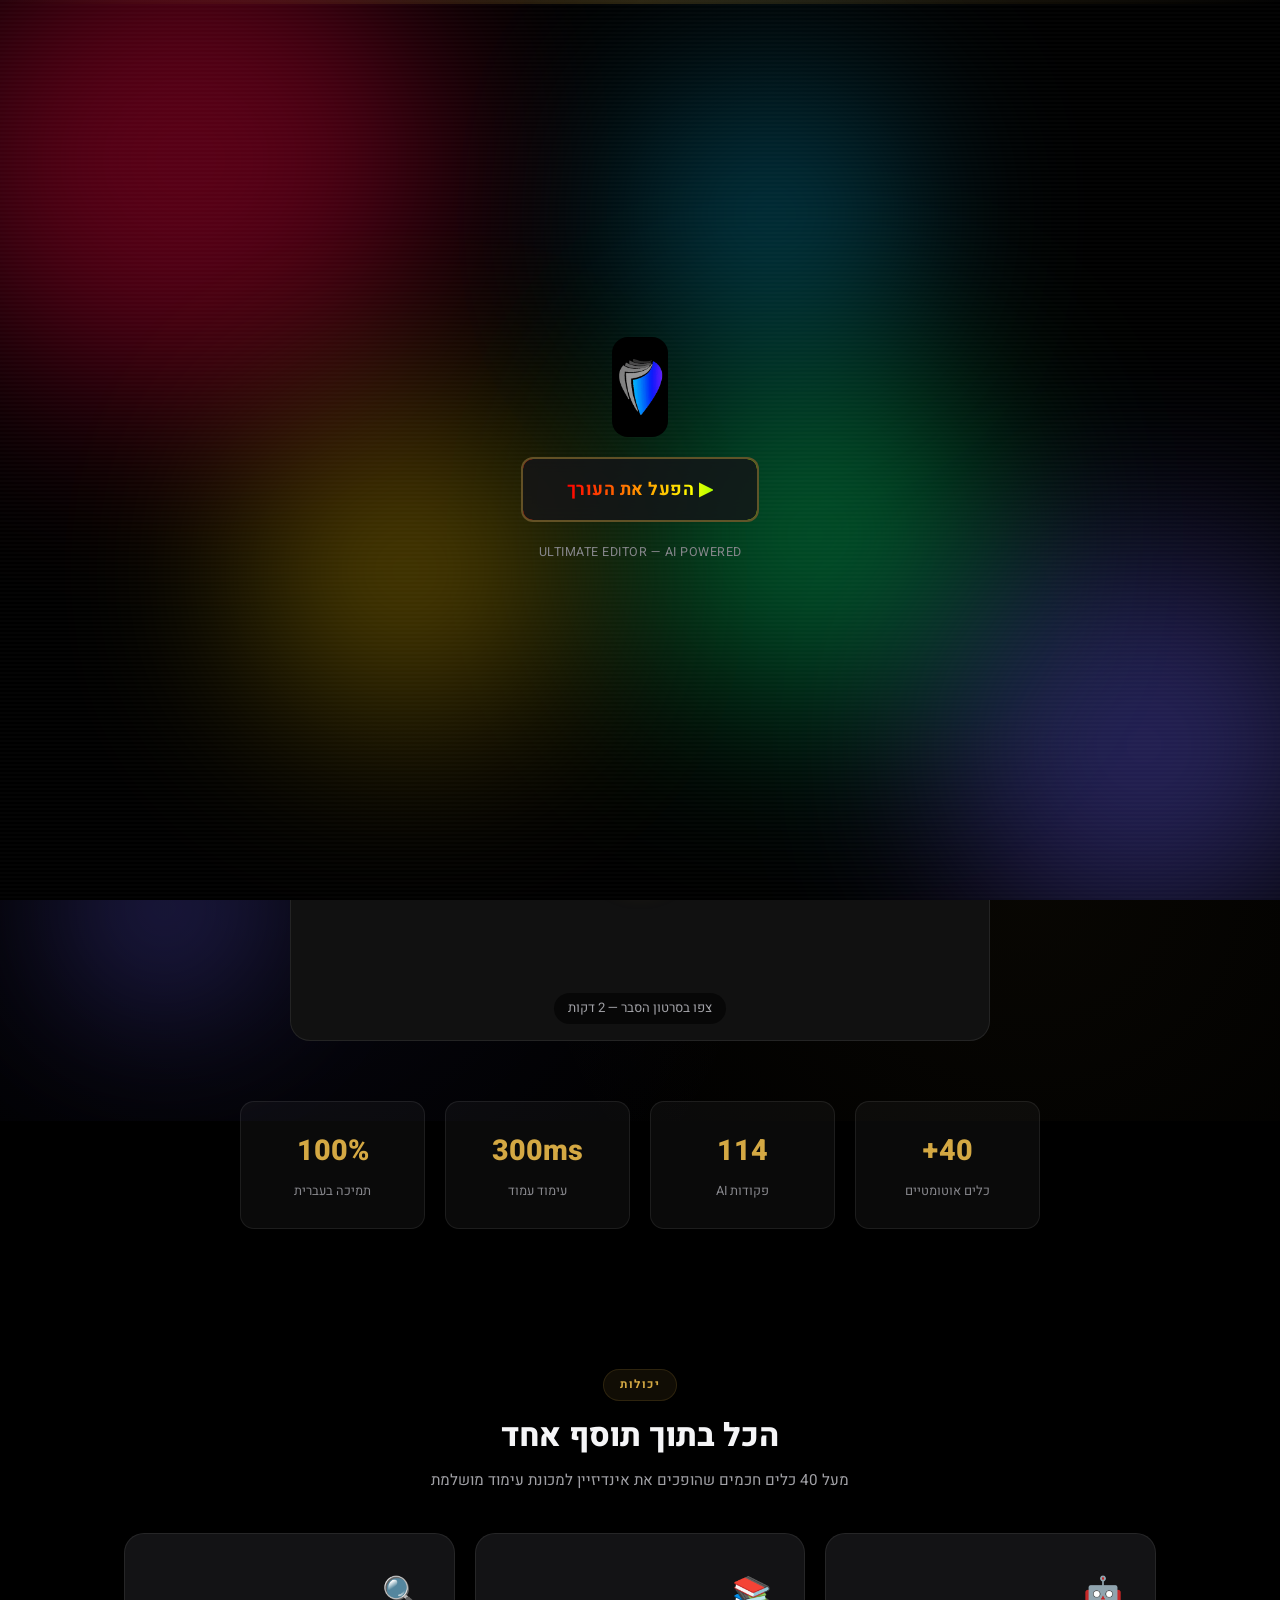
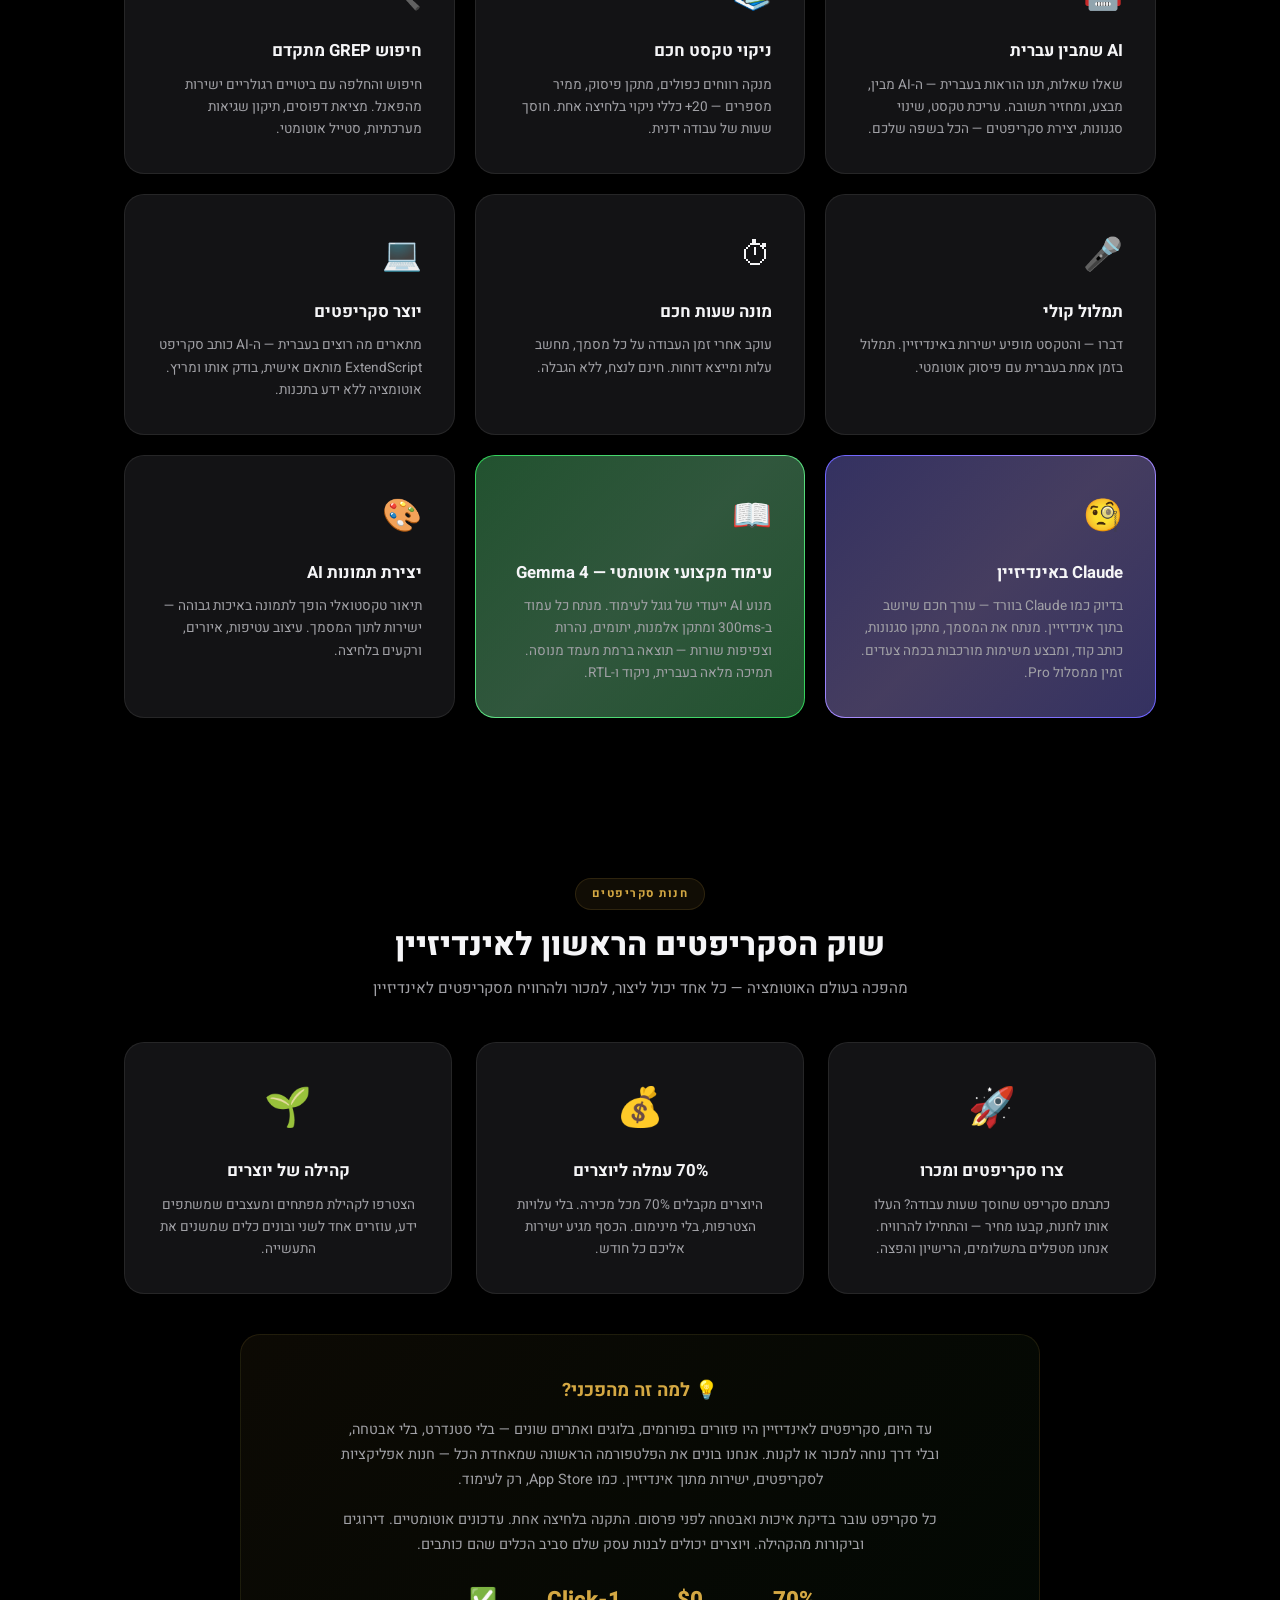
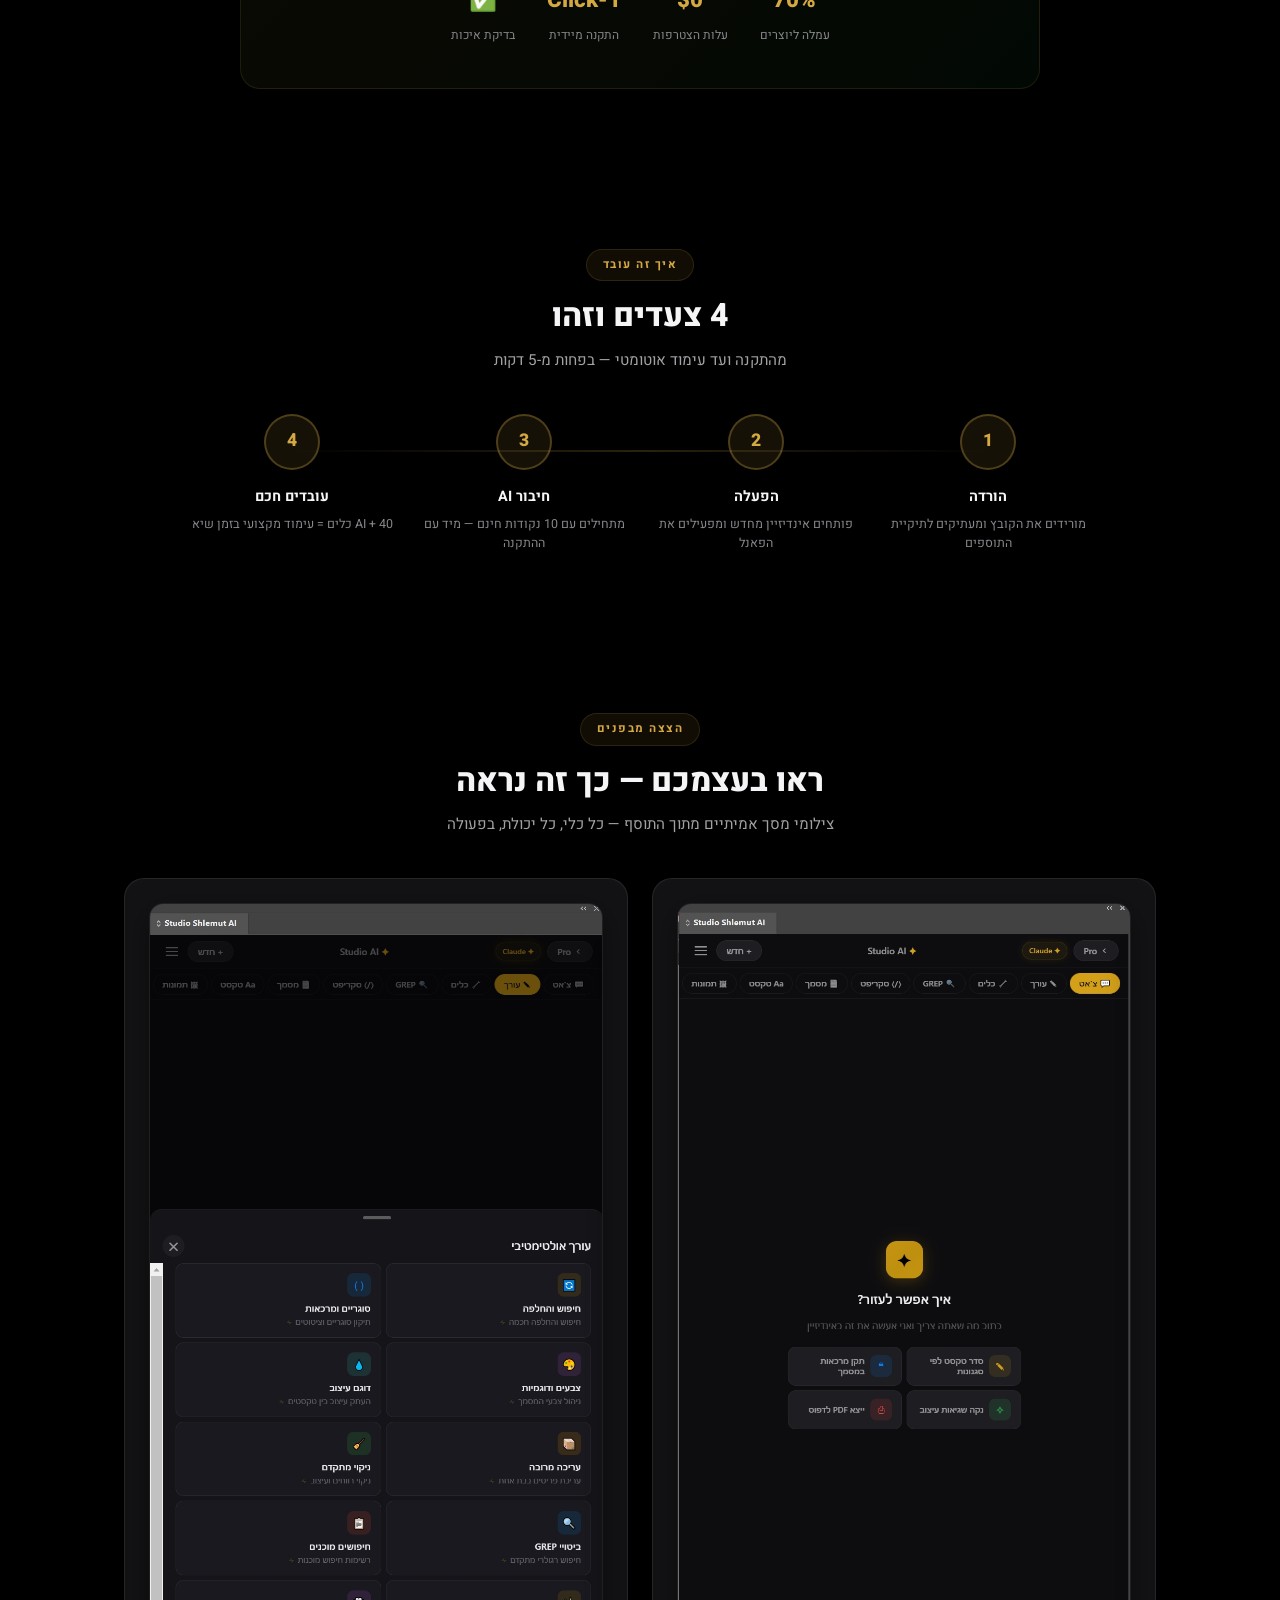
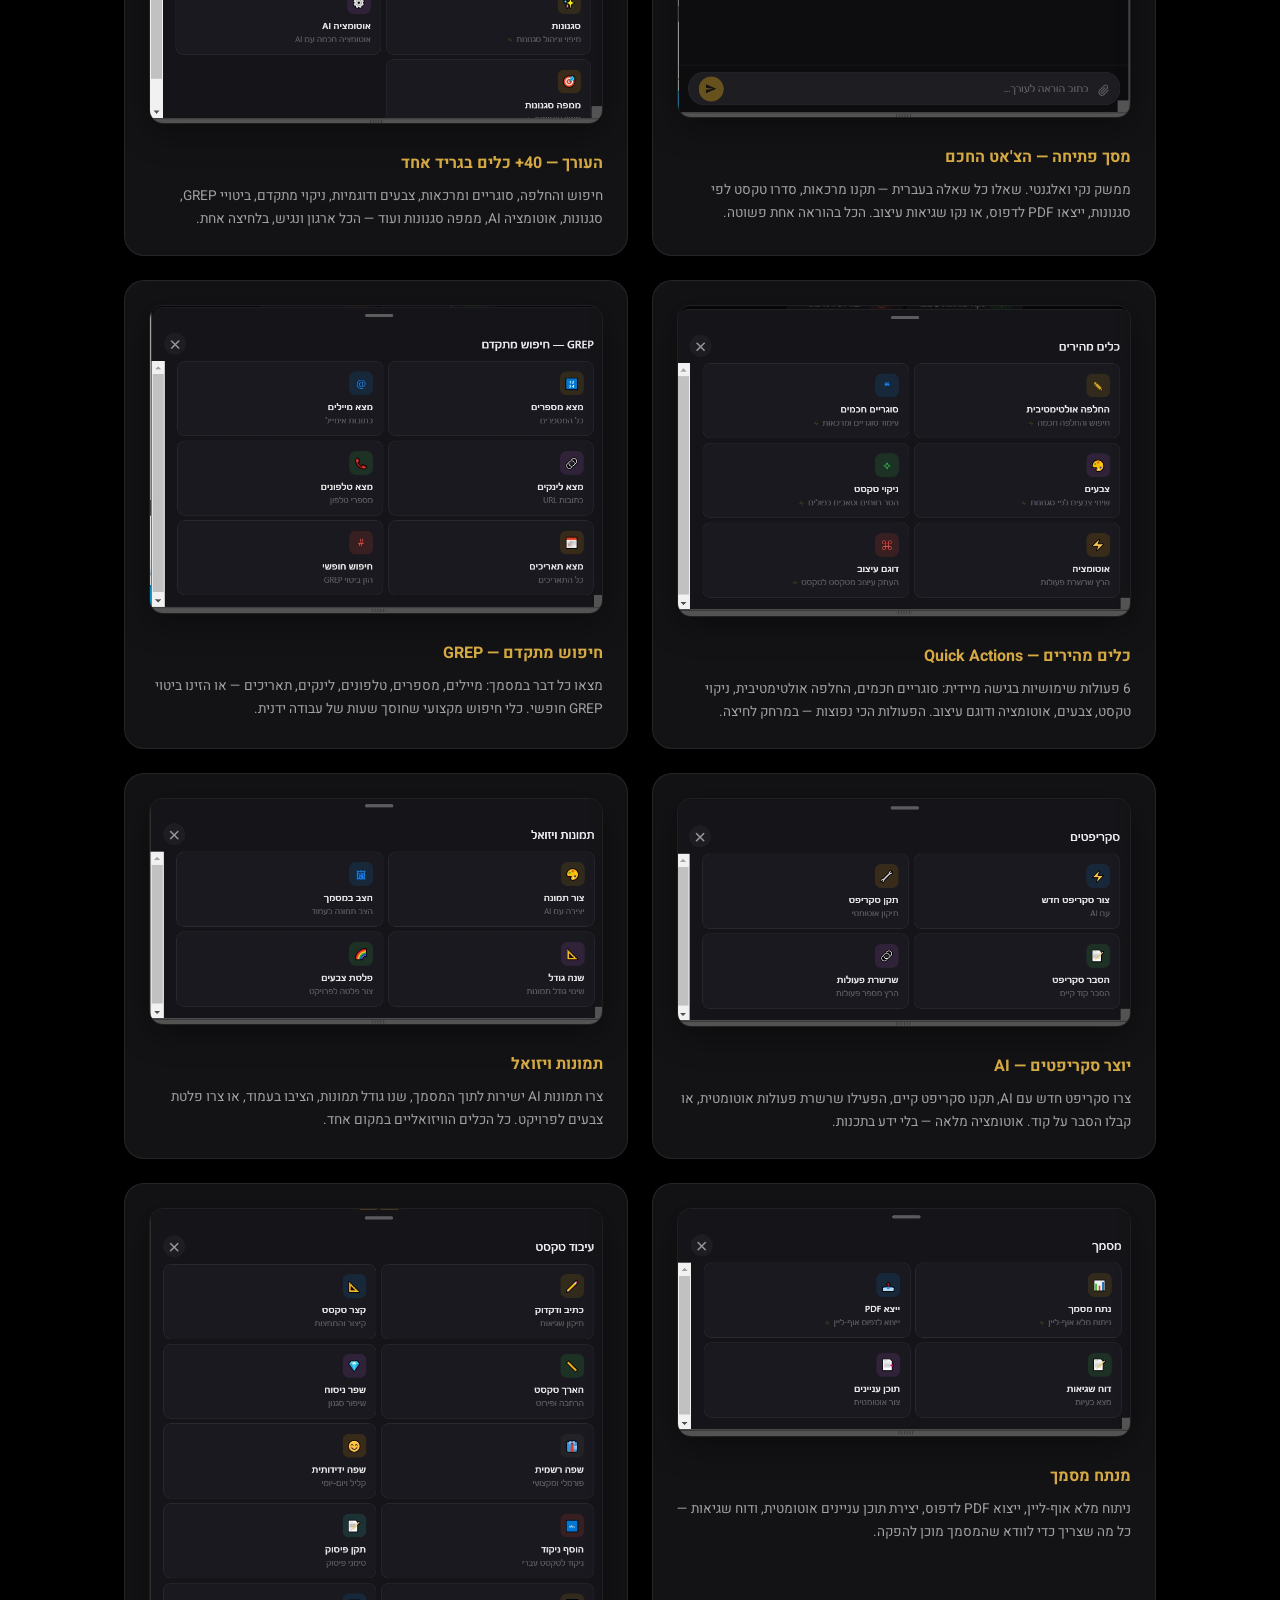
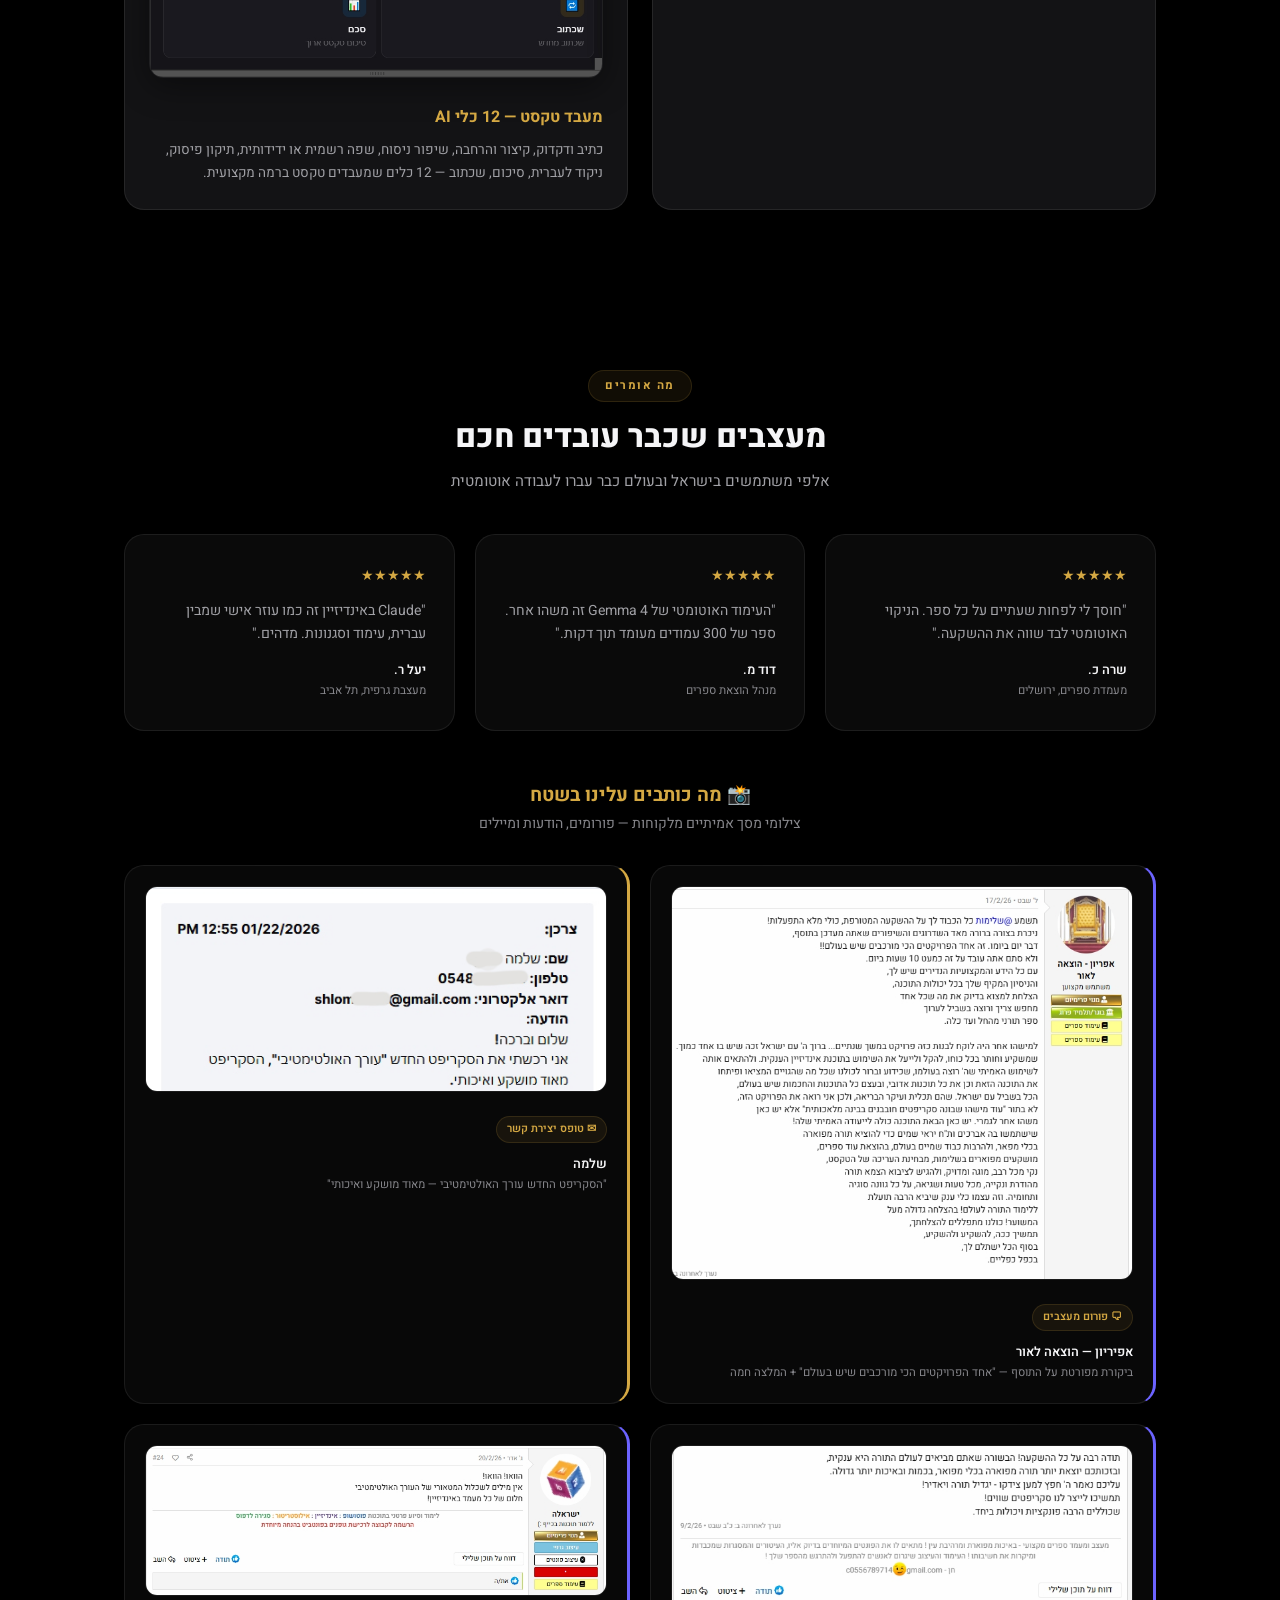
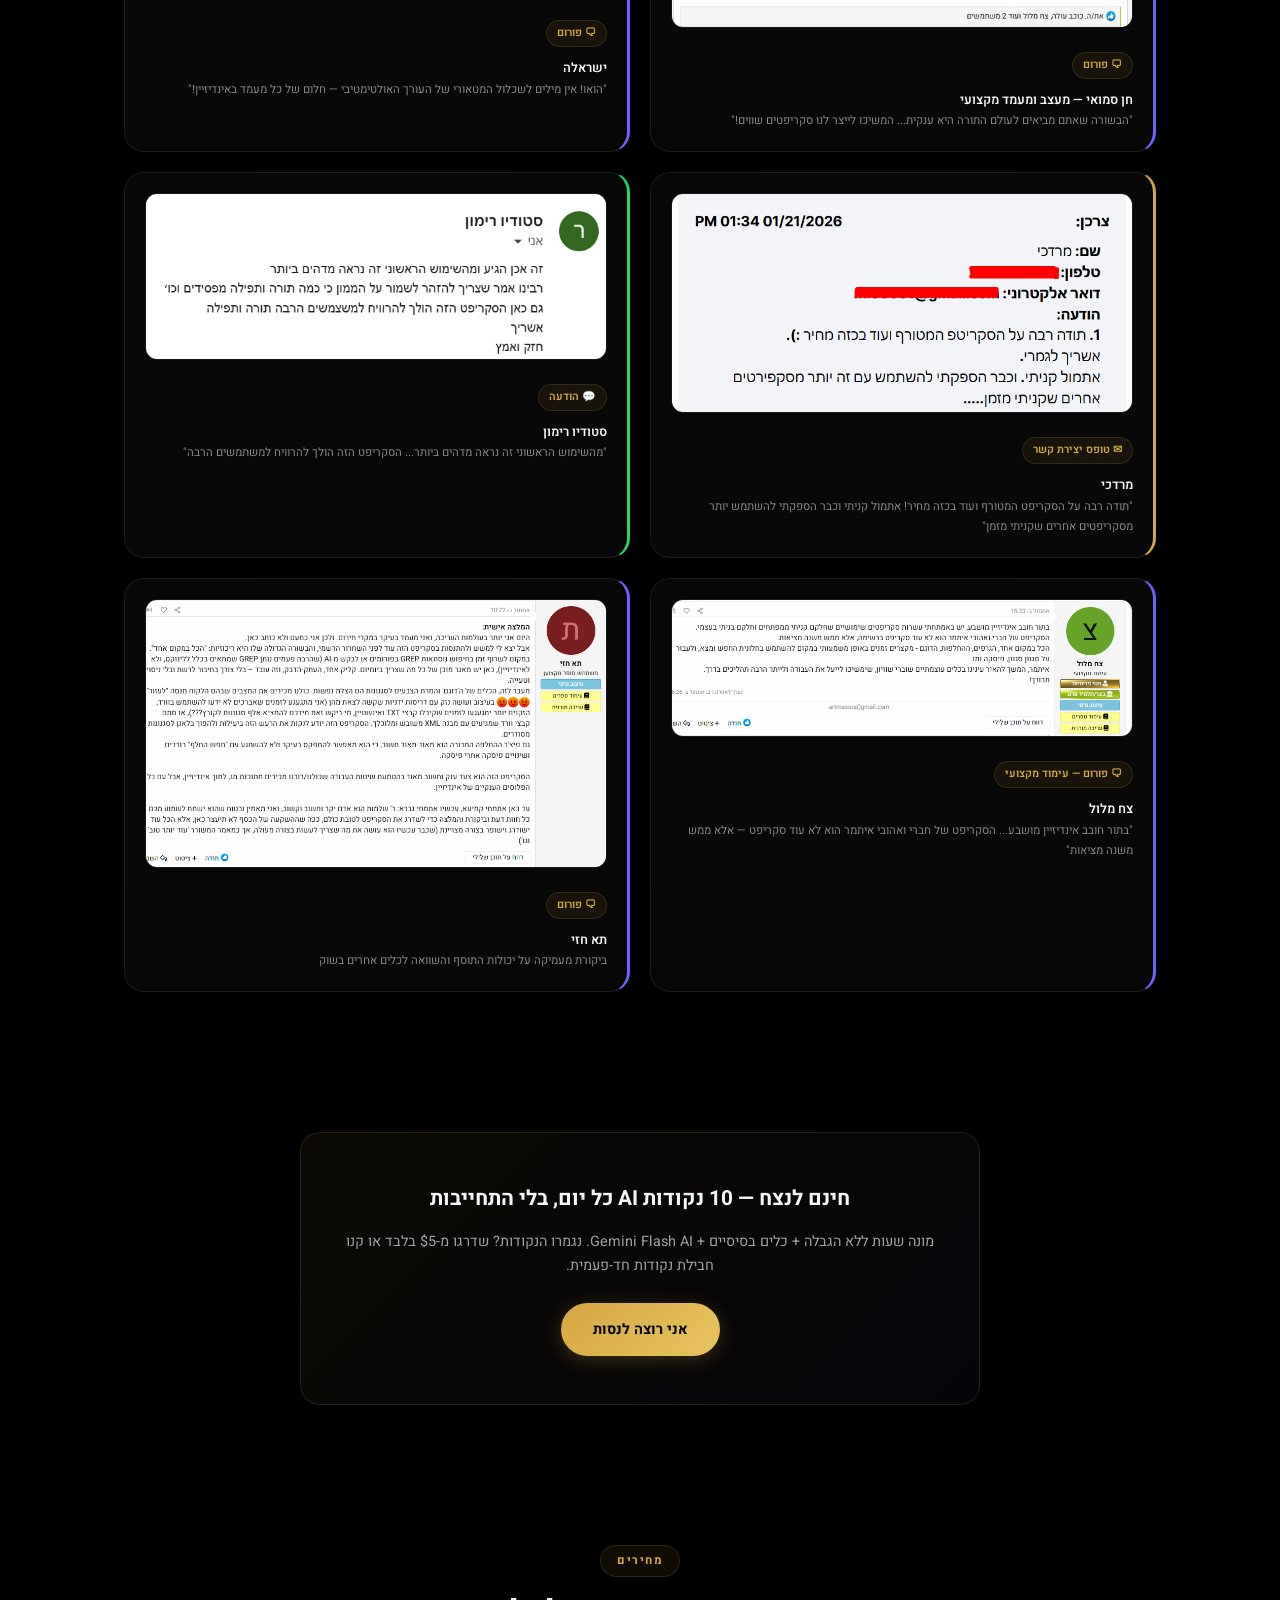
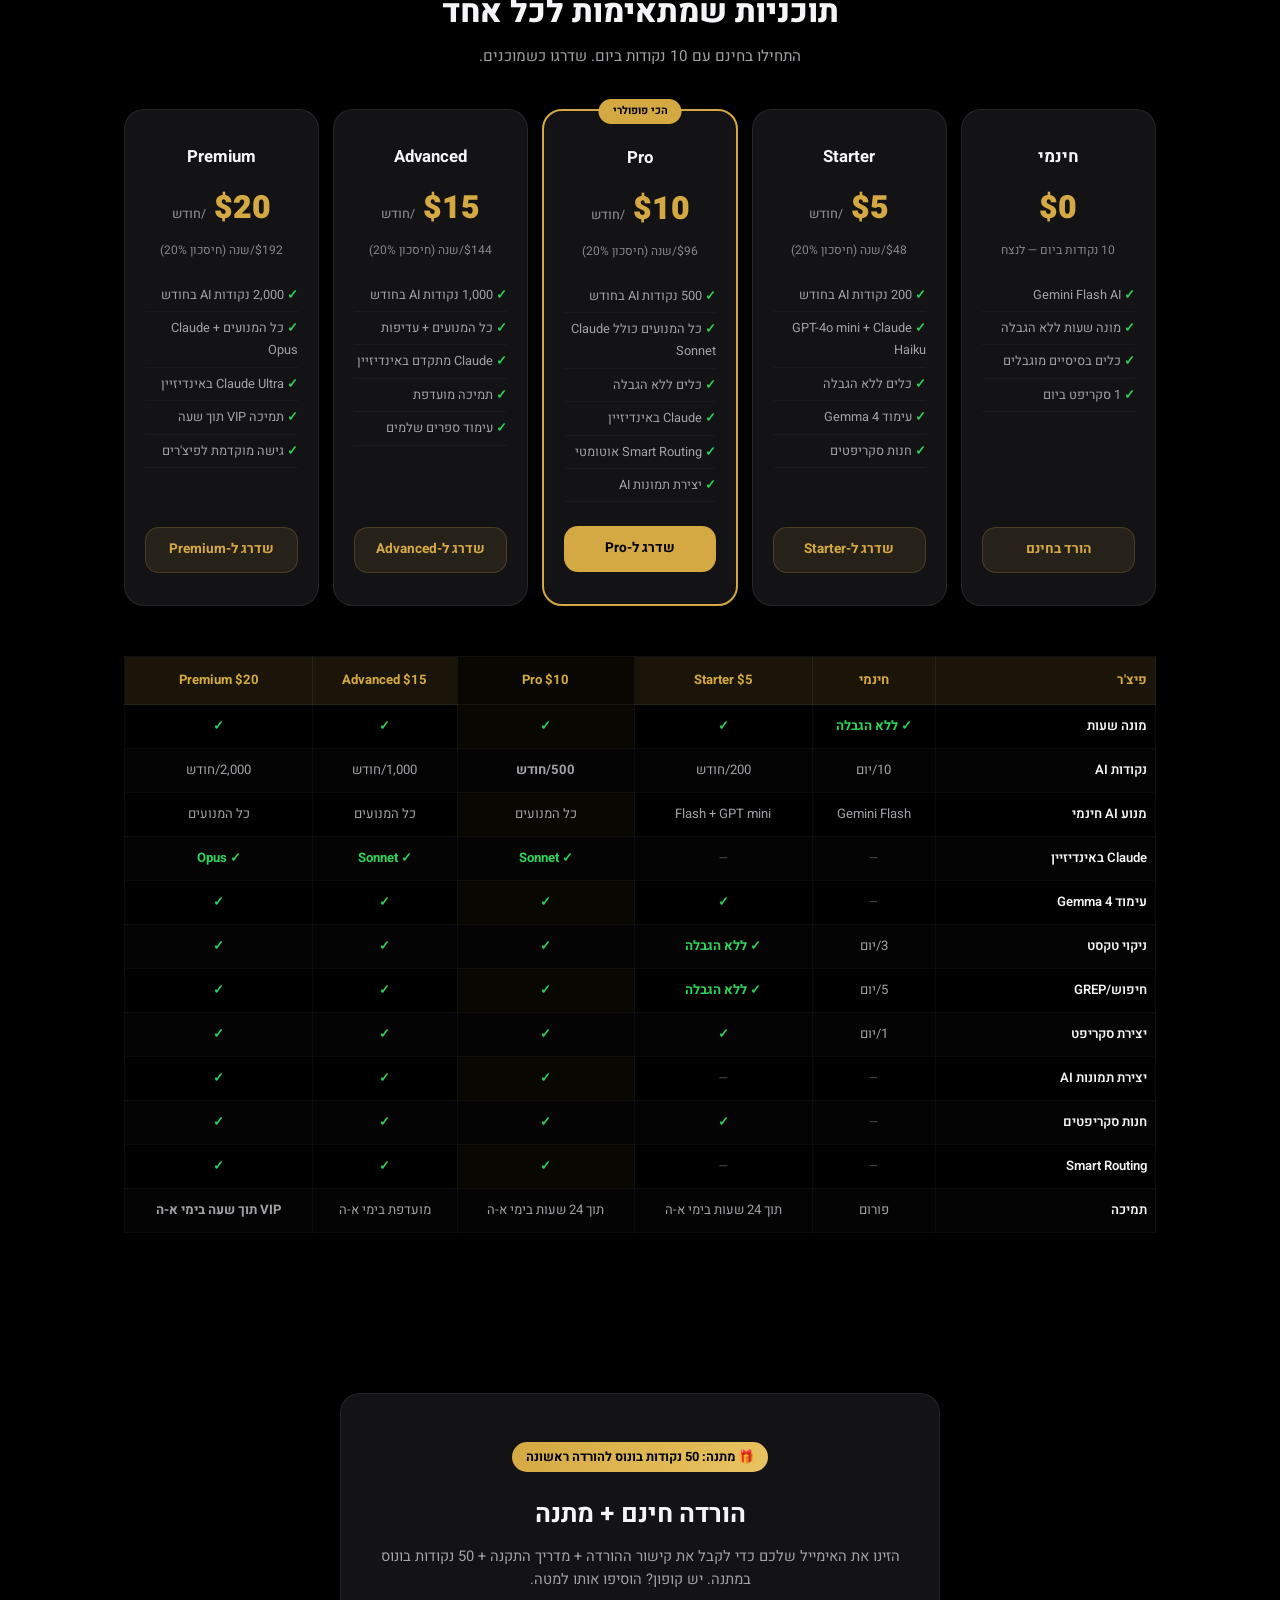
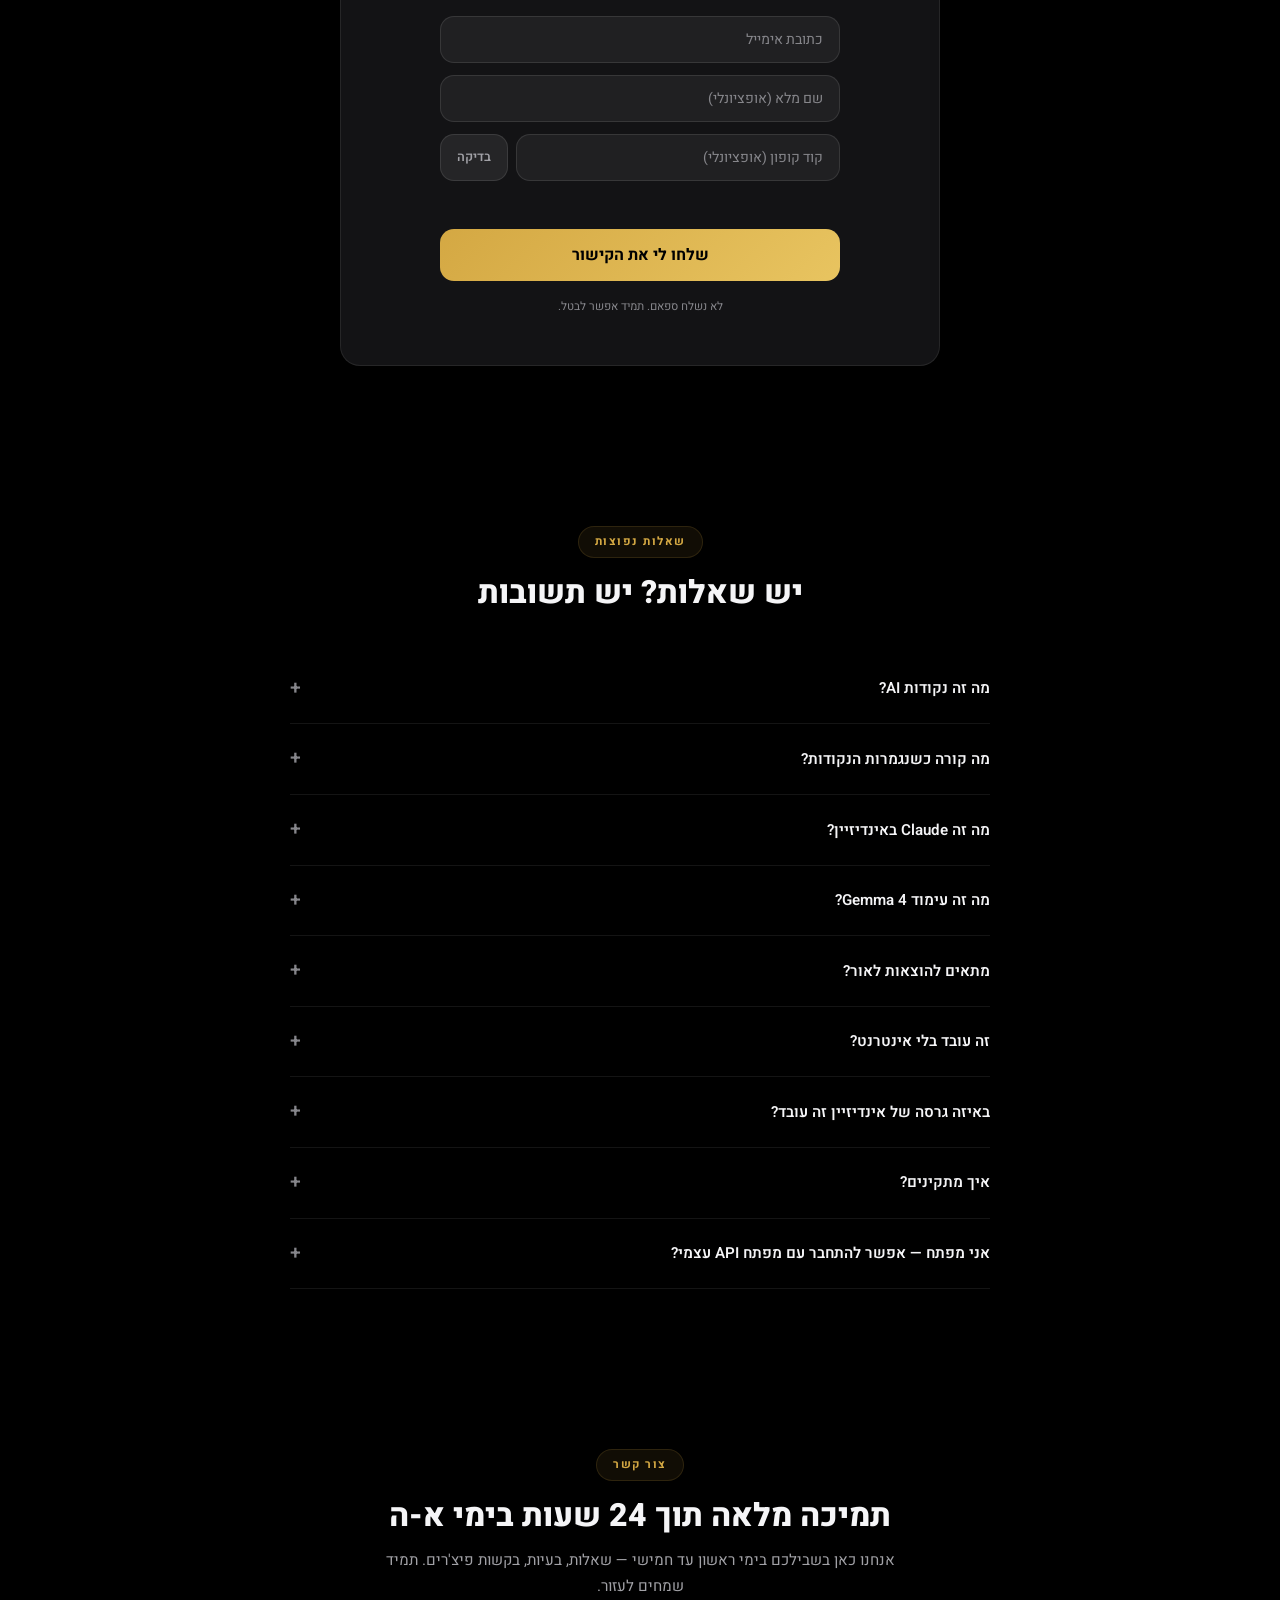
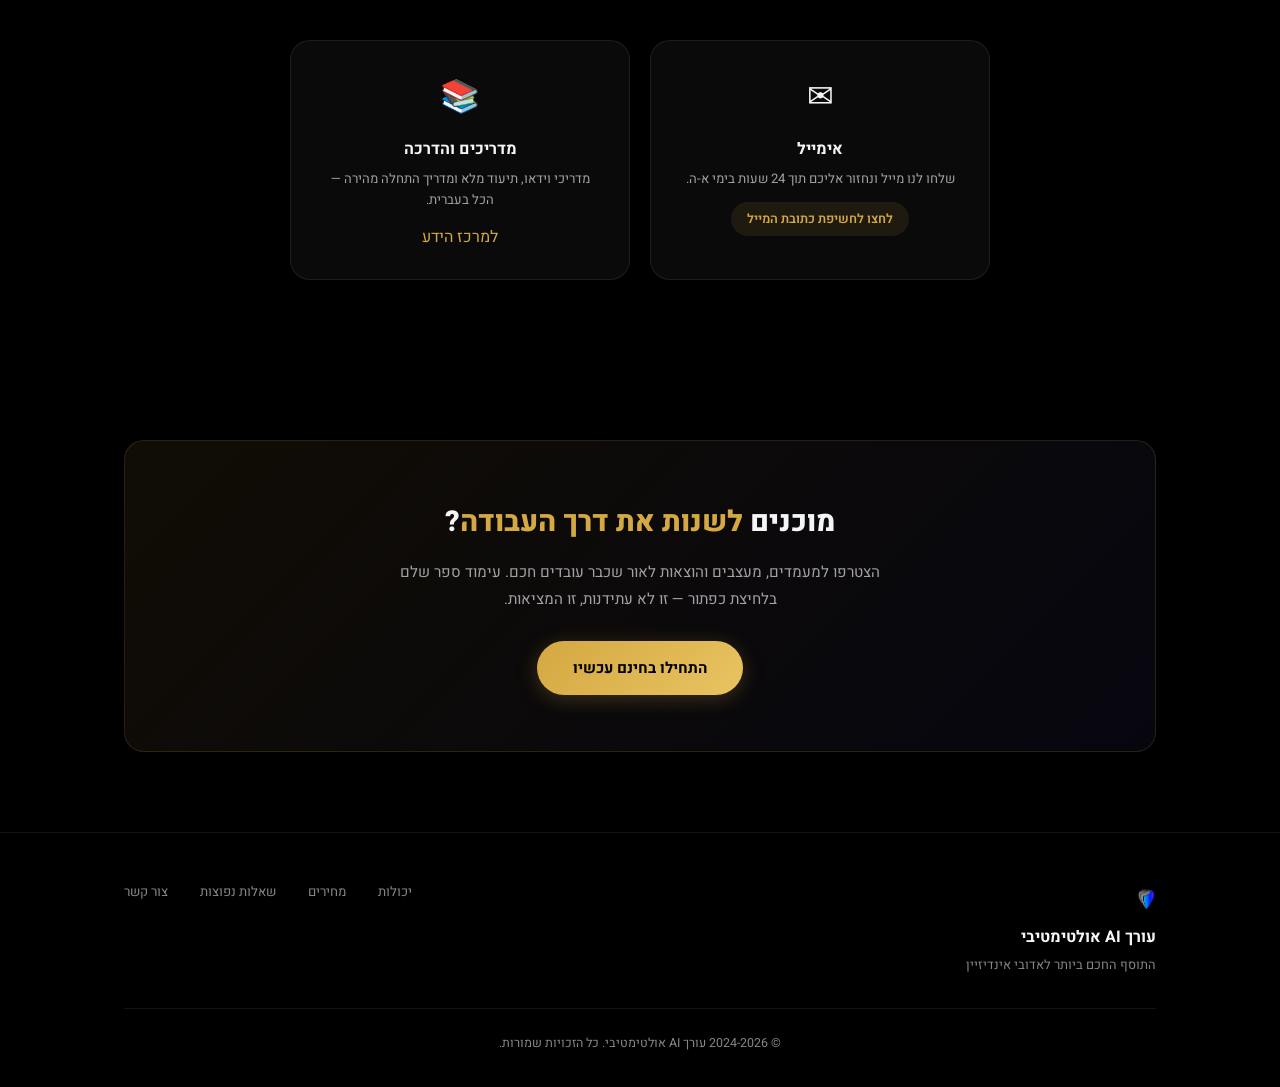
==== index.html @ e315ef66 "Add files via upload" ====
<!DOCTYPE html>
<html lang="he" dir="rtl">
<head>
<meta charset="UTF-8">
<meta name="viewport" content="width=device-width,initial-scale=1">
<title>עורך AI אולטימטיבי — תוסף חכם לאדובי אינדיזיין</title>
<link rel="icon" type="image/gif" href="assets/images/logo-nav.gif">
<meta name="description" content="עורך AI אולטימטיבי — תוסף AI חכם לאדובי אינדיזיין. עימוד ספרים, עריכת טקסט, סקריפטים אוטומטיים, Claude באינדיזיין — הכל בעברית. חינם לנצח עם 10 נקודות AI ביום!">
<link rel="preconnect" href="https://fonts.googleapis.com">
<link rel="preconnect" href="https://fonts.gstatic.com" crossorigin>
<link href="https://fonts.googleapis.com/css2?family=Heebo:wght@300;400;500;600;700;800;900&display=swap" rel="stylesheet">
<link rel="stylesheet" href="css/style.css">
</head>
<body>

<!-- Entry Splash -->
<div class="entry-splash" id="entrySplash">
  <div class="fog-canvas">
    <div class="fog-orb f1"></div>
    <div class="fog-orb f2"></div>
    <div class="fog-orb f3"></div>
    <div class="fog-orb f4"></div>
    <div class="fog-orb f5"></div>
  </div>
  <div class="scan-line"></div>
  <div class="entry-content">
    <img src="assets/images/logo-nav.gif" alt="לוגו" class="entry-logo">
    <button class="entry-btn" onclick="enterSite()"><span class="btn-text">&#9654; הפעל את העורך</span></button>
    <div class="entry-subtitle">ULTIMATE EDITOR &mdash; AI POWERED</div>
  </div>
</div>

<!-- Background Music -->
<audio id="bgMusic" loop preload="auto">
  <source src="assets/audio/bg-music.mp3" type="audio/mpeg">
</audio>

<!-- Music Player (floating) -->
<div class="music-player" id="musicPlayer">
  <button onclick="toggleMusic()" id="musicToggle" title="השתק/הפעל">&#127925;</button>
  <input type="range" id="musicVol" min="0" max="100" value="20" oninput="setVolume(this.value)">
  <span class="vol-label" id="volLabel">20%</span>
</div>

<!-- Custom Cursor -->
<div class="cursor-dot"></div>
<div class="cursor-ring"></div>

<!-- ── Navigation ── -->
<nav class="nav">
  <div class="nav-inner">
    <div class="nav-brand"><img src="assets/images/logo-nav.gif" alt="לוגו" style="height:28px;border-radius:6px;"> עורך AI אולטימטיבי</div>
    <div class="nav-links">
      <a href="#features">יכולות</a>
      <a href="#gallery">צילומי מסך</a>
      <a href="#marketplace">חנות סקריפטים</a>
      <a href="#how">איך זה עובד</a>
      <a href="#pricing">מחירים</a>
      <a href="#faq">שאלות</a>
      <a href="#download" class="nav-cta">הורדה חינם</a>
    </div>
  </div>
</nav>

<!-- ── Hero ── -->
<section class="hero">
  <div class="hero-bg">
    <div class="hero-orb o1"></div>
    <div class="hero-orb o2"></div>
  </div>
  <div class="container">
    <div class="hero-split">
      <!-- Right side: Text -->
      <div class="hero-text">
        <div class="hero-badge">התוסף שכבש את שוק העימוד בישראל</div>
        <h1>עימוד ספר שלם<br>בלחיצת כפתור</h1>
        <p class="subtitle">שכחו מעבודה ידנית. עורך AI אולטימטיבי הופך את אדובי אינדיזיין למכונה אוטומטית — AI חכם שמבין עברית, 40+ כלים אוטומטיים, ותמלול קולי. הכלי שהחיים הקלים של כל מעצב ומעמד ספרים מתחילים איתו.</p>
        <div class="cta-group">
          <a href="#download" class="cta-btn">התחילו בחינם — 10 נקודות ביום</a>
          <a href="#features" class="cta-btn-outline">גלו את היכולות</a>
        </div>
        <div class="hero-sub">
          <span><span class="dot"></span> 10 נקודות AI חינם כל יום</span>
          <span><span class="dot"></span> כלים אופליין ללא הגבלה</span>
          <span><span class="dot"></span> תמיכה תוך 24 שעות בימי א-ה</span>
        </div>
      </div>
      <!-- Left side: Product Mockup -->
      <div class="hero-mockup-side">
        <img src="assets/images/mockup.png" alt="הדמיה עורך אולטימטיבי" class="hero-mockup">
      </div>
    </div>
    <!-- Explainer Video Placeholder -->
    <div class="hero-explainer" id="explainerVideo" onclick="playExplainer(this)">
      <div class="play-btn"></div>
      <div class="vid-label">צפו בסרטון הסבר — 2 דקות</div>
    </div>
  </div>
</section>

<!-- ── Stats ── -->
<section class="stats">
  <div class="container">
    <div class="stats-grid">
      <div class="stat"><span class="num">40+</span><span class="lab">כלים אוטומטיים</span></div>
      <div class="stat"><span class="num">114</span><span class="lab">פקודות AI</span></div>
      <div class="stat"><span class="num">300ms</span><span class="lab">עימוד עמוד</span></div>
      <div class="stat"><span class="num">100%</span><span class="lab">תמיכה בעברית</span></div>
    </div>
  </div>
</section>

<!-- ── Features ── -->
<section class="features" id="features">
  <div class="container">
    <div style="text-align:center;">
      <div class="section-tag">יכולות</div>
      <h2 class="section-title">הכל בתוך תוסף אחד</h2>
      <p class="section-sub">מעל 40 כלים חכמים שהופכים את אינדיזיין למכונת עימוד מושלמת</p>
    </div>
    <div class="fgrid">
      <div class="fcard">
        <div class="icon">&#129302;</div>
        <h3>AI שמבין עברית</h3>
        <p>שאלו שאלות, תנו הוראות בעברית — ה-AI מבין, מבצע, ומחזיר תשובה. עריכת טקסט, שינוי סגנונות, יצירת סקריפטים — הכל בשפה שלכם.</p>
      </div>
      <div class="fcard">
        <div class="icon">&#128218;</div>
        <h3>ניקוי טקסט חכם</h3>
        <p>מנקה רווחים כפולים, מתקן פיסוק, ממיר מספרים — 20+ כללי ניקוי בלחיצה אחת. חוסך שעות של עבודה ידנית.</p>
      </div>
      <div class="fcard">
        <div class="icon">&#128269;</div>
        <h3>חיפוש GREP מתקדם</h3>
        <p>חיפוש והחלפה עם ביטויים רגולריים ישירות מהפאנל. מציאת דפוסים, תיקון שגיאות מערכתיות, סטייל אוטומטי.</p>
      </div>
      <div class="fcard">
        <div class="icon">&#127908;</div>
        <h3>תמלול קולי</h3>
        <p>דברו — והטקסט מופיע ישירות באינדיזיין. תמלול בזמן אמת בעברית עם פיסוק אוטומטי.</p>
      </div>
      <div class="fcard">
        <div class="icon">&#9201;</div>
        <h3>מונה שעות חכם</h3>
        <p>עוקב אחרי זמן העבודה על כל מסמך, מחשב עלות ומייצא דוחות. חינם לנצח, ללא הגבלה.</p>
      </div>
      <div class="fcard">
        <div class="icon">&#128187;</div>
        <h3>יוצר סקריפטים</h3>
        <p>מתארים מה רוצים בעברית — ה-AI כותב סקריפט ExtendScript מותאם אישית, בודק אותו ומריץ. אוטומציה ללא ידע בתכנות.</p>
      </div>
      <div class="fcard claude-card">
        <div class="icon">&#129488;</div>
        <h3>Claude באינדיזיין</h3>
        <p>בדיוק כמו Claude בוורד — עורך חכם שיושב בתוך אינדיזיין. מנתח את המסמך, מתקן סגנונות, כותב קוד, ומבצע משימות מורכבות בכמה צעדים. זמין ממסלול Pro.</p>
      </div>
      <div class="fcard gemma-card">
        <div class="icon">&#128214;</div>
        <h3>עימוד מקצועי אוטומטי — Gemma 4</h3>
        <p>מנוע AI ייעודי של גוגל לעימוד. מנתח כל עמוד ב-300ms ומתקן אלמנות, יתומים, נהרות וצפיפות שורות — תוצאה ברמת מעמד מנוסה. תמיכה מלאה בעברית, ניקוד ו-RTL.</p>
      </div>
      <div class="fcard">
        <div class="icon">&#127912;</div>
        <h3>יצירת תמונות AI</h3>
        <p>תיאור טקסטואלי הופך לתמונה באיכות גבוהה — ישירות לתוך המסמך. עיצוב עטיפות, איורים, ורקעים בלחיצה.</p>
      </div>
    </div>
  </div>
</section>

<!-- ── Script Marketplace ── -->
<section class="marketplace" id="marketplace">
  <div class="container">
    <div style="text-align:center;">
      <div class="section-tag">חנות סקריפטים</div>
      <h2 class="section-title">שוק הסקריפטים הראשון לאינדיזיין</h2>
      <p class="section-sub">מהפכה בעולם האוטומציה — כל אחד יכול ליצור, למכור ולהרוויח מסקריפטים לאינדיזיין</p>
    </div>
    <div class="mp-grid">
      <div class="mp-card">
        <div class="mp-icon">&#128640;</div>
        <h3>צרו סקריפטים ומכרו</h3>
        <p>כתבתם סקריפט שחוסך שעות עבודה? העלו אותו לחנות, קבעו מחיר — והתחילו להרוויח. אנחנו מטפלים בתשלומים, הרישיון והפצה.</p>
      </div>
      <div class="mp-card">
        <div class="mp-icon">&#128176;</div>
        <h3>70% עמלה ליוצרים</h3>
        <p>היוצרים מקבלים 70% מכל מכירה. בלי עלויות הצטרפות, בלי מינימום. הכסף מגיע ישירות אליכם כל חודש.</p>
      </div>
      <div class="mp-card">
        <div class="mp-icon">&#127793;</div>
        <h3>קהילה של יוצרים</h3>
        <p>הצטרפו לקהילת מפתחים ומעצבים שמשתפים ידע, עוזרים אחד לשני ובונים כלים שמשנים את התעשייה.</p>
      </div>
    </div>
    <div class="mp-highlight">
      <h3>&#128161; למה זה מהפכני?</h3>
      <p>עד היום, סקריפטים לאינדיזיין היו פזורים בפורומים, בלוגים ואתרים שונים — בלי סטנדרט, בלי אבטחה, ובלי דרך נוחה למכור או לקנות.
      אנחנו בונים את הפלטפורמה הראשונה שמאחדת הכל — חנות אפליקציות לסקריפטים, ישירות מתוך אינדיזיין. כמו App Store, רק לעימוד.</p>
      <p style="margin-top:14px;">כל סקריפט עובר בדיקת איכות ואבטחה לפני פרסום. התקנה בלחיצה אחת. עדכונים אוטומטיים. דירוגים וביקורות מהקהילה. ויוצרים יכולים לבנות עסק שלם סביב הכלים שהם כותבים.</p>
      <div class="mp-stats">
        <div class="mp-stat"><span class="num">70%</span><span class="lab">עמלה ליוצרים</span></div>
        <div class="mp-stat"><span class="num">$0</span><span class="lab">עלות הצטרפות</span></div>
        <div class="mp-stat"><span class="num">1-Click</span><span class="lab">התקנה מיידית</span></div>
        <div class="mp-stat"><span class="num">&#9989;</span><span class="lab">בדיקת איכות</span></div>
      </div>
    </div>
  </div>
</section>

<!-- ── How it Works ── -->
<section class="how" id="how">
  <div class="container">
    <div style="text-align:center;">
      <div class="section-tag">איך זה עובד</div>
      <h2 class="section-title">4 צעדים וזהו</h2>
      <p class="section-sub">מהתקנה ועד עימוד אוטומטי — בפחות מ-5 דקות</p>
    </div>
    <div class="steps">
      <div class="step">
        <div class="step-num">1</div>
        <h3>הורדה</h3>
        <p>מורידים את הקובץ ומעתיקים לתיקיית התוספים</p>
      </div>
      <div class="step">
        <div class="step-num">2</div>
        <h3>הפעלה</h3>
        <p>פותחים אינדיזיין מחדש ומפעילים את הפאנל</p>
      </div>
      <div class="step">
        <div class="step-num">3</div>
        <h3>חיבור AI</h3>
        <p>מתחילים עם 10 נקודות חינם — מיד עם ההתקנה</p>
      </div>
      <div class="step">
        <div class="step-num">4</div>
        <h3>עובדים חכם</h3>
        <p>AI + 40 כלים = עימוד מקצועי בזמן שיא</p>
      </div>
    </div>
  </div>
</section>

<!-- ── Feature Screenshots Gallery ── -->
<section class="screenshots-gallery" id="gallery">
  <div class="container">
    <div style="text-align:center;">
      <div class="section-tag">הצצה מבפנים</div>
      <h2 class="section-title">ראו בעצמכם — כך זה נראה</h2>
      <p class="section-sub">צילומי מסך אמיתיים מתוך התוסף — כל כלי, כל יכולת, בפעולה</p>
    </div>
    <div class="scr-grid">
      <div class="scr-card">
        <img src="assets/screenshots/home-screen.jpg" alt="מסך פתיחה" class="scr-img">
        <h3>מסך פתיחה — הצ'אט החכם</h3>
        <p>ממשק נקי ואלגנטי. שאלו כל שאלה בעברית — תקנו מרכאות, סדרו טקסט לפי סגנונות, ייצאו PDF לדפוס, או נקו שגיאות עיצוב. הכל בהוראה אחת פשוטה.</p>
      </div>
      <div class="scr-card">
        <img src="assets/screenshots/editor-tools.jpg" alt="עורך אולטימטיבי - כלים" class="scr-img">
        <h3>העורך — 40+ כלים בגריד אחד</h3>
        <p>חיפוש והחלפה, סוגריים ומרכאות, צבעים ודוגמיות, ניקוי מתקדם, ביטויי GREP, סגנונות, אוטומציה AI, ממפה סגנונות ועוד — הכל ארגון ונגיש, בלחיצה אחת.</p>
      </div>
      <div class="scr-card">
        <img src="assets/screenshots/quick-actions.jpg" alt="כלים מהירים" class="scr-img">
        <h3>כלים מהירים — Quick Actions</h3>
        <p>6 פעולות שימושיות בגישה מיידית: סוגריים חכמים, החלפה אולטימטיבית, ניקוי טקסט, צבעים, אוטומציה ודוגם עיצוב. הפעולות הכי נפוצות — במרחק לחיצה.</p>
      </div>
      <div class="scr-card">
        <img src="assets/screenshots/grep-search.jpg" alt="חיפוש GREP" class="scr-img">
        <h3>חיפוש מתקדם — GREP</h3>
        <p>מצאו כל דבר במסמך: מיילים, מספרים, טלפונים, לינקים, תאריכים — או הזינו ביטוי GREP חופשי. כלי חיפוש מקצועי שחוסך שעות של עבודה ידנית.</p>
      </div>
      <div class="scr-card">
        <img src="assets/screenshots/script-creator.jpg" alt="יוצר סקריפטים" class="scr-img">
        <h3>יוצר סקריפטים — AI</h3>
        <p>צרו סקריפט חדש עם AI, תקנו סקריפט קיים, הפעילו שרשרת פעולות אוטומטית, או קבלו הסבר על קוד. אוטומציה מלאה — בלי ידע בתכנות.</p>
      </div>
      <div class="scr-card">
        <img src="assets/screenshots/image-creator.jpg" alt="תמונות ויזואל" class="scr-img">
        <h3>תמונות ויזואל</h3>
        <p>צרו תמונות AI ישירות לתוך המסמך, שנו גודל תמונות, הציבו בעמוד, או צרו פלטת צבעים לפרויקט. כל הכלים הוויזואליים במקום אחד.</p>
      </div>
      <div class="scr-card">
        <img src="assets/screenshots/doc-analyzer.jpg" alt="מנתח מסמך" class="scr-img">
        <h3>מנתח מסמך</h3>
        <p>ניתוח מלא אוף-ליין, ייצוא PDF לדפוס, יצירת תוכן עניינים אוטומטית, ודוח שגיאות — כל מה שצריך כדי לוודא שהמסמך מוכן להפקה.</p>
      </div>
      <div class="scr-card">
        <img src="assets/screenshots/text-processor.jpg" alt="מעבד טקסט" class="scr-img">
        <h3>מעבד טקסט — 12 כלי AI</h3>
        <p>כתיב ודקדוק, קיצור והרחבה, שיפור ניסוח, שפה רשמית או ידידותית, תיקון פיסוק, ניקוד לעברית, סיכום, שכתוב — 12 כלים שמעבדים טקסט ברמה מקצועית.</p>
      </div>
    </div>
  </div>
</section>

<!-- ── Testimonials ── -->
<section class="testimonials">
  <div class="container">
    <div style="text-align:center;">
      <div class="section-tag">מה אומרים</div>
      <h2 class="section-title">מעצבים שכבר עובדים חכם</h2>
      <p class="section-sub">אלפי משתמשים בישראל ובעולם כבר עברו לעבודה אוטומטית</p>
    </div>
    <div class="tgrid">
      <div class="tcard">
        <div class="stars">&#9733;&#9733;&#9733;&#9733;&#9733;</div>
        <p>"חוסך לי לפחות שעתיים על כל ספר. הניקוי האוטומטי לבד שווה את ההשקעה."</p>
        <div class="author">שרה כ.</div>
        <div class="role">מעמדת ספרים, ירושלים</div>
      </div>
      <div class="tcard">
        <div class="stars">&#9733;&#9733;&#9733;&#9733;&#9733;</div>
        <p>"העימוד האוטומטי של Gemma 4 זה משהו אחר. ספר של 300 עמודים מעומד תוך דקות."</p>
        <div class="author">דוד מ.</div>
        <div class="role">מנהל הוצאת ספרים</div>
      </div>
      <div class="tcard">
        <div class="stars">&#9733;&#9733;&#9733;&#9733;&#9733;</div>
        <p>"Claude באינדיזיין זה כמו עוזר אישי שמבין עברית, עימוד וסגנונות. מדהים."</p>
        <div class="author">יעל ר.</div>
        <div class="role">מעצבת גרפית, תל אביב</div>
      </div>
    </div>

    <!-- Real Customer Screenshots -->
    <h3 style="text-align:center;margin-top:48px;font-size:1.2rem;font-weight:700;color:var(--gold);">&#128248; מה כותבים עלינו בשטח</h3>
    <p style="text-align:center;color:var(--muted);font-size:.88rem;margin-bottom:28px;">צילומי מסך אמיתיים מלקוחות — פורומים, הודעות ומיילים</p>
    <div class="tscr-grid">
      <div class="tscr-card forum">
        <img src="assets/testimonials/efirion-publishing.jpg" alt="אפיריון הוצאה לאור" class="tscr-img">
        <div class="tscr-source">&#128488; פורום מעצבים</div>
        <div class="tscr-author">אפיריון — הוצאה לאור</div>
        <div class="tscr-role">ביקורת מפורטת על התוסף — "אחד הפרויקטים הכי מורכבים שיש בעולם" + המלצה חמה</div>
      </div>
      <div class="tscr-card email">
        <img src="assets/testimonials/shlomo-prazon.jpg" alt="המלצה שלמה פרזון" class="tscr-img">
        <div class="tscr-source">&#9993; טופס יצירת קשר</div>
        <div class="tscr-author">שלמה</div>
        <div class="tscr-role">"הסקריפט החדש עורך האולטימטיבי — מאוד מושקע ואיכותי"</div>
      </div>
      <div class="tscr-card forum">
        <img src="assets/testimonials/chen-samui.jpg" alt="חן סמואי" class="tscr-img">
        <div class="tscr-source">&#128488; פורום</div>
        <div class="tscr-author">חן סמואי — מעצב ומעמד מקצועי</div>
        <div class="tscr-role">"הבשורה שאתם מביאים לעולם התורה היא ענקית... המשיכו לייצר לנו סקריפטים שווים!"</div>
      </div>
      <div class="tscr-card forum">
        <img src="assets/testimonials/israela.jpg" alt="ישראלה" class="tscr-img">
        <div class="tscr-source">&#128488; פורום</div>
        <div class="tscr-author">ישראלה</div>
        <div class="tscr-role">"הואו! אין מילים לשכלול המטאורי של העורך האולטימטיבי — חלום של כל מעמד באינדיזיין!"</div>
      </div>
      <div class="tscr-card email">
        <img src="assets/testimonials/mordechai.png" alt="מרדכי" class="tscr-img">
        <div class="tscr-source">&#9993; טופס יצירת קשר</div>
        <div class="tscr-author">מרדכי</div>
        <div class="tscr-role">"תודה רבה על הסקריפט המטורף ועוד בכזה מחיר! אתמול קניתי וכבר הספקתי להשתמש יותר מסקריפטים אחרים שקניתי מזמן"</div>
      </div>
      <div class="tscr-card whatsapp">
        <img src="assets/testimonials/studio-rimon.png" alt="סטודיו רימון" class="tscr-img">
        <div class="tscr-source">&#128172; הודעה</div>
        <div class="tscr-author">סטודיו רימון</div>
        <div class="tscr-role">"מהשימוש הראשוני זה נראה מדהים ביותר... הסקריפט הזה הולך להרוויח למשתמשים הרבה"</div>
      </div>
      <div class="tscr-card forum">
        <img src="assets/testimonials/tzach-malul.png" alt="צח מלול" class="tscr-img">
        <div class="tscr-source">&#128488; פורום — עימוד מקצועי</div>
        <div class="tscr-author">צח מלול</div>
        <div class="tscr-role">"בתור חובב אינדיזיין מושבע... הסקריפט של חברי ואהובי איתמר הוא לא עוד סקריפט — אלא ממש משנה מציאות"</div>
      </div>
      <div class="tscr-card forum">
        <img src="assets/testimonials/ta-hazi.png" alt="תא חזי" class="tscr-img">
        <div class="tscr-source">&#128488; פורום</div>
        <div class="tscr-author">תא חזי</div>
        <div class="tscr-role">ביקורת מעמיקה על יכולות התוסף והשוואה לכלים אחרים בשוק</div>
      </div>
    </div>
  </div>
</section>

<!-- ── Free Trial ── -->
<section class="trial">
  <div class="container">
    <div class="trial-box">
      <h3>חינם לנצח — 10 נקודות AI כל יום, בלי התחייבות</h3>
      <p>מונה שעות ללא הגבלה + כלים בסיסיים + Gemini Flash AI. נגמרו הנקודות? שדרגו מ-$5 בלבד או קנו חבילת נקודות חד-פעמית.</p>
      <a href="#download" class="cta-btn" style="font-size:.9rem;padding:14px 32px;">אני רוצה לנסות</a>
    </div>
  </div>
</section>

<!-- ── Pricing ── -->
<section class="pricing" id="pricing">
  <div class="container">
    <div class="pricing-header">
      <div class="section-tag">מחירים</div>
      <h2 class="section-title">תוכניות שמתאימות לכל אחד</h2>
      <p class="section-sub">התחילו בחינם עם 10 נקודות ביום. שדרגו כשמוכנים.</p>
    </div>
    <div class="plans">
      <div class="plan free-plan">
        <h3>חינמי</h3>
        <div class="price">$0</div>
        <div class="per">10 נקודות ביום — לנצח</div>
        <ul>
          <li>Gemini Flash AI</li>
          <li>מונה שעות ללא הגבלה</li>
          <li>כלים בסיסיים מוגבלים</li>
          <li>1 סקריפט ביום</li>
        </ul>
        <a href="#download" class="btn">הורד בחינם</a>
      </div>
      <div class="plan">
        <h3>Starter</h3>
        <div class="price">$5 <small>/חודש</small></div>
        <div class="per">$48/שנה (חיסכון 20%)</div>
        <ul>
          <li>200 נקודות AI בחודש</li>
          <li>GPT-4o mini + Claude Haiku</li>
          <li>כלים ללא הגבלה</li>
          <li>עימוד Gemma 4</li>
          <li>חנות סקריפטים</li>
        </ul>
        <a href="#" class="btn">שדרג ל-Starter</a>
      </div>
      <div class="plan popular">
        <h3>Pro</h3>
        <div class="price">$10 <small>/חודש</small></div>
        <div class="per">$96/שנה (חיסכון 20%)</div>
        <ul>
          <li>500 נקודות AI בחודש</li>
          <li>כל המנועים כולל Claude Sonnet</li>
          <li>כלים ללא הגבלה</li>
          <li>Claude באינדיזיין</li>
          <li>Smart Routing אוטומטי</li>
          <li>יצירת תמונות AI</li>
        </ul>
        <a href="#" class="btn">שדרג ל-Pro</a>
      </div>
      <div class="plan">
        <h3>Advanced</h3>
        <div class="price">$15 <small>/חודש</small></div>
        <div class="per">$144/שנה (חיסכון 20%)</div>
        <ul>
          <li>1,000 נקודות AI בחודש</li>
          <li>כל המנועים + עדיפות</li>
          <li>Claude מתקדם באינדיזיין</li>
          <li>תמיכה מועדפת</li>
          <li>עימוד ספרים שלמים</li>
        </ul>
        <a href="#" class="btn">שדרג ל-Advanced</a>
      </div>
      <div class="plan">
        <h3>Premium</h3>
        <div class="price">$20 <small>/חודש</small></div>
        <div class="per">$192/שנה (חיסכון 20%)</div>
        <ul>
          <li>2,000 נקודות AI בחודש</li>
          <li>כל המנועים + Claude Opus</li>
          <li>Claude Ultra באינדיזיין</li>
          <li>תמיכה VIP תוך שעה</li>
          <li>גישה מוקדמת לפיצ'רים</li>
        </ul>
        <a href="#" class="btn">שדרג ל-Premium</a>
      </div>
    </div>

    <!-- Comparison Table -->
    <div class="compare-table">
      <table>
        <thead>
          <tr>
            <th>פיצ'ר</th>
            <th>חינמי</th>
            <th>Starter $5</th>
            <th class="highlight-col">Pro $10</th>
            <th>Advanced $15</th>
            <th>Premium $20</th>
          </tr>
        </thead>
        <tbody>
          <tr><td>מונה שעות</td><td class="check">&#10003; ללא הגבלה</td><td class="check">&#10003;</td><td class="check highlight-col">&#10003;</td><td class="check">&#10003;</td><td class="check">&#10003;</td></tr>
          <tr><td>נקודות AI</td><td>10/יום</td><td>200/חודש</td><td class="highlight-col"><strong>500/חודש</strong></td><td>1,000/חודש</td><td>2,000/חודש</td></tr>
          <tr><td>מנוע AI חינמי</td><td>Gemini Flash</td><td>Flash + GPT mini</td><td class="highlight-col">כל המנועים</td><td>כל המנועים</td><td>כל המנועים</td></tr>
          <tr><td>Claude באינדיזיין</td><td class="no">—</td><td class="no">—</td><td class="check highlight-col">&#10003; Sonnet</td><td class="check">&#10003; Sonnet</td><td class="check">&#10003; Opus</td></tr>
          <tr><td>עימוד Gemma 4</td><td class="no">—</td><td class="check">&#10003;</td><td class="check highlight-col">&#10003;</td><td class="check">&#10003;</td><td class="check">&#10003;</td></tr>
          <tr><td>ניקוי טקסט</td><td>3/יום</td><td class="check">&#10003; ללא הגבלה</td><td class="check highlight-col">&#10003;</td><td class="check">&#10003;</td><td class="check">&#10003;</td></tr>
          <tr><td>חיפוש/GREP</td><td>5/יום</td><td class="check">&#10003; ללא הגבלה</td><td class="check highlight-col">&#10003;</td><td class="check">&#10003;</td><td class="check">&#10003;</td></tr>
          <tr><td>יצירת סקריפט</td><td>1/יום</td><td class="check">&#10003;</td><td class="check highlight-col">&#10003;</td><td class="check">&#10003;</td><td class="check">&#10003;</td></tr>
          <tr><td>יצירת תמונות AI</td><td class="no">—</td><td class="no">—</td><td class="check highlight-col">&#10003;</td><td class="check">&#10003;</td><td class="check">&#10003;</td></tr>
          <tr><td>חנות סקריפטים</td><td class="no">—</td><td class="check">&#10003;</td><td class="check highlight-col">&#10003;</td><td class="check">&#10003;</td><td class="check">&#10003;</td></tr>
          <tr><td>Smart Routing</td><td class="no">—</td><td class="no">—</td><td class="check highlight-col">&#10003;</td><td class="check">&#10003;</td><td class="check">&#10003;</td></tr>
          <tr><td>תמיכה</td><td>פורום</td><td>תוך 24 שעות בימי א-ה</td><td class="highlight-col">תוך 24 שעות בימי א-ה</td><td>מועדפת בימי א-ה</td><td><strong>VIP תוך שעה בימי א-ה</strong></td></tr>
        </tbody>
      </table>
    </div>
  </div>
</section>

<!-- ── Download / Registration ── -->
<section class="download-section" id="download">
  <div class="container">
    <div class="download-box">
      <div class="gift-badge">&#127873; מתנה: 50 נקודות בונוס להורדה ראשונה</div>
      <h2>הורדה חינם + מתנה</h2>
      <p>הזינו את האימייל שלכם כדי לקבל את קישור ההורדה + מדריך התקנה + 50 נקודות בונוס במתנה. יש קופון? הוסיפו אותו למטה.</p>
      <form class="dl-form" onsubmit="return handleDownload(event)">
        <input type="email" id="dl-email" placeholder="כתובת אימייל" required>
        <input type="text" id="dl-name" placeholder="שם מלא (אופציונלי)">
        <div class="coupon-row">
          <input type="text" id="dl-coupon" placeholder="קוד קופון (אופציונלי)">
          <button type="button" onclick="validateCoupon()">בדיקה</button>
        </div>
        <div class="coupon-msg" id="coupon-msg"></div>
        <button type="submit" class="dl-btn">שלחו לי את הקישור</button>
        <div class="disclaimer">לא נשלח ספאם. תמיד אפשר לבטל.</div>
      </form>
    </div>
  </div>
</section>

<!-- ── FAQ ── -->
<section class="faq" id="faq">
  <div class="container">
    <div class="faq-header">
      <div class="section-tag">שאלות נפוצות</div>
      <h2 class="section-title">יש שאלות? יש תשובות</h2>
    </div>
    <div class="faq-list">
      <div class="faq-item">
        <div class="faq-q">מה זה נקודות AI?</div>
        <div class="faq-a"><p>כל פעולת AI צורכת נקודות. שאלה פשוטה = 1 נקודה, Claude Sonnet = 5 נקודות, יצירת תמונה = 10. במסלול חינמי מקבלים 10 נקודות ביום עם Gemini Flash. מנויים מקבלים 200-2,000 נקודות בחודש עם גישה לכל המנועים.</p></div>
      </div>
      <div class="faq-item">
        <div class="faq-q">מה קורה כשנגמרות הנקודות?</div>
        <div class="faq-a"><p>במסלול חינמי — הנקודות מתחדשות כל יום. במנויים בתשלום — הנקודות מתחדשות כל חודש. רוצים עוד? אפשר לקנות חבילות נקודות חד-פעמיות החל מ-$3. הכלים המקומיים (ניקוי, חיפוש, מונה שעות) עובדים תמיד.</p></div>
      </div>
      <div class="faq-item">
        <div class="faq-q">מה זה Claude באינדיזיין?</div>
        <div class="faq-a"><p>בדיוק כמו ש-Claude עובד בתוך Word, אצלנו הוא עובד ישירות באינדיזיין. Claude מבין את המסמך שלכם, מנתח את העימוד, כותב סקריפטים, מתקן סגנונות, ומבצע משימות מורכבות בכמה צעדים — הכל בעברית. זמין ממסלול Pro ומעלה.</p></div>
      </div>
      <div class="faq-item">
        <div class="faq-q">מה זה עימוד Gemma 4?</div>
        <div class="faq-a"><p>Gemma 4 הוא מנוע AI ייעודי של גוגל שאנחנו שילבנו לעימוד מקצועי. הוא מנתח כל עמוד ב-300 מילישניות ומתקן אוטומטית בעיות כמו אלמנות, יתומים, נהרות, וצפיפות שורות — תוצאה ברמת מעמד מנוסה. עובד מושלם עם עברית, ניקוד ו-RTL.</p></div>
      </div>
      <div class="faq-item">
        <div class="faq-q">מתאים להוצאות לאור?</div>
        <div class="faq-a"><p>בהחלט. הוצאות לאור שעובדות עם כמה מעמדים חוסכות תקציבים משמעותיים. עימוד Gemma 4 מעבד ספר שלם של 300 עמודים בפחות מ-2 דקות. כל מעמד עובד מהר יותר, עם פחות טעויות, ויכול לקחת יותר פרויקטים.</p></div>
      </div>
      <div class="faq-item">
        <div class="faq-q">זה עובד בלי אינטרנט?</div>
        <div class="faq-a"><p>חלק גדול מהכלים עובד אופליין. רק פיצ'רים שדורשים AI צריכים חיבור. גם אם נפל האינטרנט — ממשיכים לעבוד.</p></div>
      </div>
      <div class="faq-item">
        <div class="faq-q">באיזה גרסה של אינדיזיין זה עובד?</div>
        <div class="faq-a"><p>Adobe InDesign CC 2019 ומעלה (גרסה 14+). Windows ו-Mac.</p></div>
      </div>
      <div class="faq-item">
        <div class="faq-q">איך מתקינים?</div>
        <div class="faq-a"><p>מורידים, מעתיקים לתיקיית התוספים, ופותחים מחדש. פחות מדקה. מדריך מלא מגיע עם הקובץ.</p></div>
      </div>
      <div class="faq-item">
        <div class="faq-q">אני מפתח — אפשר להתחבר עם מפתח API עצמי?</div>
        <div class="faq-a"><p>כן! למפתחים ומשתמשים מתקדמים יש אזור מפתחים ייעודי בתוך התוסף. שם ניתן לחבר מפתחות API עצמיים של OpenAI, Google, Anthropic ועוד — וליהנות מגישה חופשית ללא מגבלת נקודות. <a href="#contact">צרו קשר</a> לפרטים על גישת מפתחים.</p></div>
      </div>
    </div>
  </div>
</section>

<!-- ── Contact / Support ── -->
<section class="contact" id="contact">
  <div class="container">
    <div class="contact-header">
      <div class="section-tag">צור קשר</div>
      <h2 class="section-title">תמיכה מלאה תוך 24 שעות בימי א-ה</h2>
      <p class="section-sub">אנחנו כאן בשבילכם בימי ראשון עד חמישי — שאלות, בעיות, בקשות פיצ'רים. תמיד שמחים לעזור.</p>
    </div>
    <div class="contact-grid">
      <div class="contact-card">
        <div class="c-icon">&#9993;</div>
        <h3>אימייל</h3>
        <p>שלחו לנו מייל ונחזור אליכם תוך 24 שעות בימי א-ה.</p>
        <a href="#" class="reveal-email" onclick="this.textContent='shlmut@otzmashelkesher.co.il';this.href='mailto:shlmut@otzmashelkesher.co.il';this.onclick=null;return false;">לחצו לחשיפת כתובת המייל</a>
      </div>
      <div class="contact-card">
        <div class="c-icon">&#128218;</div>
        <h3>מדריכים והדרכה</h3>
        <p>מדריכי וידאו, תיעוד מלא ומדריך התחלה מהירה — הכל בעברית.</p>
        <a href="#">למרכז הידע</a>
      </div>
    </div>
  </div>
</section>

<!-- ── Final CTA ── -->
<section class="final-cta">
  <div class="container">
    <div class="final-box">
      <h2>מוכנים <span>לשנות את דרך העבודה</span>?</h2>
      <p>הצטרפו למעמדים, מעצבים והוצאות לאור שכבר עובדים חכם. עימוד ספר שלם בלחיצת כפתור — זו לא עתידנות, זו המציאות.</p>
      <a href="#download" class="cta-btn">התחילו בחינם עכשיו</a>
    </div>
  </div>
</section>

<!-- ── Footer ── -->
<footer>
  <div class="container">
    <div class="footer-inner">
      <div class="footer-brand">
        <img src="assets/images/logo-nav.gif" alt="לוגו" style="height:36px;border-radius:8px;margin-bottom:6px;display:block;">
        <h4>עורך AI אולטימטיבי</h4>
        <p>התוסף החכם ביותר לאדובי אינדיזיין</p>
      </div>
      <div class="footer-links">
        <a href="#features">יכולות</a>
        <a href="#pricing">מחירים</a>
        <a href="#faq">שאלות נפוצות</a>
        <a href="#contact">צור קשר</a>
      </div>
    </div>
    <div class="footer-bottom">
      <p>&copy; 2024-2026 עורך AI אולטימטיבי. כל הזכויות שמורות.</p>
    </div>
  </div>
</footer>

<script src="js/main.js"></script>

</body>
</html>
---- css/style.css ----
*{margin:0;padding:0;box-sizing:border-box;}
:root{
  --gold:#d4a843;--gold-light:#f0d078;
  --bg:#000;--bg2:#0a0a0a;--card:rgba(28,28,30,.7);
  --text:#f5f5f7;--muted:#86868b;--muted-light:#a1a1a6;
  --accent:#6c63ff;--green:#30d158;
  --glass:rgba(255,255,255,.04);--glass-border:rgba(255,255,255,.08);
  --radius:20px;--radius-sm:14px;
}
html{scroll-behavior:smooth;}
body{
  font-family:'Heebo','Segoe UI',Arial,sans-serif;
  background:var(--bg);color:var(--text);
  line-height:1.75;overflow-x:hidden;
  -webkit-font-smoothing:antialiased;
  cursor:none;
}

/* ── Custom Cursor ── */
.cursor-dot{
  position:fixed;top:0;left:0;z-index:9999;pointer-events:none;
  width:8px;height:8px;border-radius:50%;
  background:var(--cursor-color,#ff0000);
  box-shadow:0 0 8px var(--cursor-color,#ff0000);
  transition:transform .1s ease, opacity .15s;
  transform:translate(-50%,-50%);
}
.cursor-ring{
  position:fixed;top:0;left:0;z-index:9998;pointer-events:none;
  width:36px;height:36px;border-radius:50%;
  border:1.5px solid var(--cursor-color,#ff0000);
  transition:width .3s cubic-bezier(.25,.46,.45,.94),height .3s cubic-bezier(.25,.46,.45,.94),opacity .15s;
  transform:translate(-50%,-50%);
  background:transparent;
}
.cursor-ring.hover{width:56px;height:56px;background:rgba(255,255,255,.05);box-shadow:0 0 20px var(--cursor-color,#ff0000);}
.cursor-ring.click{width:28px;height:28px;background:rgba(255,255,255,.1);}
.cursor-dot.hidden,.cursor-ring.hidden{opacity:0;}
a,button,.faq-q,.cta-btn,.cta-btn-outline,.nav-cta,.plan .btn{cursor:none;}
a{color:var(--gold);text-decoration:none;transition:color .3s;}
a:hover{color:var(--gold-light);}
.container{max-width:1080px;margin:0 auto;padding:0 24px;}
::selection{background:rgba(212,168,67,.3);color:#fff;}

/* ── Navigation ── */
.nav{
  position:fixed;top:0;left:0;right:0;z-index:100;
  background:rgba(0,0,0,.72);
  -webkit-backdrop-filter:saturate(180%) blur(20px);
  backdrop-filter:saturate(180%) blur(20px);
  border-bottom:1px solid var(--glass-border);
}
.nav-inner{
  max-width:1080px;margin:0 auto;padding:0 24px;
  display:flex;align-items:center;justify-content:space-between;height:52px;
}
.nav-brand{font-size:.95rem;font-weight:700;color:var(--text);display:flex;align-items:center;gap:8px;}
.nav-links{display:flex;gap:24px;align-items:center;}
.nav-links a{font-size:.82rem;color:var(--muted);font-weight:500;transition:color .3s;}
.nav-links a:hover{color:var(--text);}
.nav-cta{
  background:var(--gold);color:#000;padding:6px 18px;border-radius:20px;
  font-size:.8rem;font-weight:700;transition:all .3s;
}
.nav-cta:hover{background:var(--gold-light);color:#000;transform:scale(1.03);}

/* ── Hero ── */
.hero{
  padding:140px 0 80px;text-align:center;position:relative;overflow:hidden;
  min-height:90vh;display:flex;align-items:center;
}
.hero-bg{
  position:absolute;inset:0;z-index:0;
  background:
    radial-gradient(ellipse 60% 50% at 50% 0%,rgba(212,168,67,.08),transparent),
    radial-gradient(ellipse 40% 40% at 20% 80%,rgba(108,99,255,.06),transparent),
    radial-gradient(ellipse 40% 40% at 80% 80%,rgba(212,168,67,.04),transparent);
}
.hero-orb{position:absolute;border-radius:50%;filter:blur(80px);opacity:.3;animation:float 8s ease-in-out infinite;}
.hero-orb.o1{width:300px;height:300px;background:var(--gold);top:-80px;right:10%;}
.hero-orb.o2{width:200px;height:200px;background:var(--accent);bottom:10%;left:5%;animation-delay:3s;}
@keyframes float{0%,100%{transform:translateY(0)}50%{transform:translateY(-30px)}}
.hero .container{position:relative;z-index:1;}
.hero-logo{margin-bottom:24px;}
.hero-logo img{height:100px;border-radius:16px;box-shadow:0 8px 32px rgba(212,168,67,.2);}
.hero-badge{
  display:inline-block;font-size:.75rem;font-weight:600;color:var(--gold);
  background:rgba(212,168,67,.1);border:1px solid rgba(212,168,67,.2);
  padding:6px 20px;border-radius:40px;margin-bottom:20px;letter-spacing:.3px;
}
.hero h1{
  font-size:3.2rem;font-weight:900;line-height:1.15;margin-bottom:20px;
  background:linear-gradient(90deg,#ff0000,#ff8000,#ffff00,#00ff00,#00ffff,#0080ff,#8000ff,#ff0080,#ff0000);
  background-size:300% 100%;
  -webkit-background-clip:text;-webkit-text-fill-color:transparent;background-clip:text;
  animation:rgbText 6s linear infinite;
}
@keyframes rgbText{0%{background-position:0% 50%}100%{background-position:300% 50%}}
.subtitle{font-size:1.08rem;color:var(--muted-light);max-width:600px;margin:0 auto 32px;line-height:1.8;}
.cta-group{display:flex;gap:14px;justify-content:center;flex-wrap:wrap;}
.cta-btn{
  display:inline-flex;align-items:center;gap:8px;
  background:linear-gradient(135deg,var(--gold),#e8c460);color:#000;
  padding:14px 36px;border-radius:40px;font-size:.95rem;font-weight:700;
  transition:all .35s cubic-bezier(.25,.46,.45,.94);
  box-shadow:0 4px 20px rgba(212,168,67,.25);
}
.cta-btn:hover{transform:translateY(-3px);box-shadow:0 8px 32px rgba(212,168,67,.35);color:#000;}
.cta-btn-outline{
  display:inline-flex;align-items:center;gap:8px;
  background:transparent;color:var(--text);
  padding:14px 36px;border-radius:40px;font-size:.95rem;font-weight:600;
  border:1.5px solid var(--glass-border);transition:all .35s;
}
.cta-btn-outline:hover{border-color:var(--gold);color:var(--gold);}
.hero-sub{display:flex;gap:28px;justify-content:center;margin-top:28px;font-size:.82rem;color:var(--muted);}
.hero-sub .dot{display:inline-block;width:6px;height:6px;background:var(--green);border-radius:50%;margin-left:6px;vertical-align:middle;}

/* ── Section Shared ── */
.section-tag{
  display:inline-block;font-size:.72rem;font-weight:700;text-transform:uppercase;
  letter-spacing:1.5px;color:var(--gold);background:rgba(212,168,67,.08);
  border:1px solid rgba(212,168,67,.15);padding:5px 16px;border-radius:30px;margin-bottom:14px;
}
.section-title{font-size:2rem;font-weight:800;margin-bottom:10px;line-height:1.3;}
.section-sub{color:var(--muted-light);font-size:.95rem;max-width:540px;margin:0 auto 40px;}

/* ── Stats ── */
.stats{padding:0 0 60px;margin-top:-20px;}
.stats-grid{display:grid;grid-template-columns:repeat(4,1fr);gap:20px;max-width:800px;margin:0 auto;}
.stat{text-align:center;padding:24px 16px;background:var(--glass);border:1px solid var(--glass-border);border-radius:var(--radius-sm);}
.stat .num{font-size:1.8rem;font-weight:800;color:var(--gold);display:block;}
.stat .lab{font-size:.8rem;color:var(--muted);margin-top:4px;}

/* ── Features ── */
.features{padding:80px 0;}
.fgrid{display:grid;grid-template-columns:repeat(3,1fr);gap:20px;}
.fcard{
  background:var(--card);border:1px solid var(--glass-border);border-radius:var(--radius);
  padding:32px;transition:transform .3s,border-color .3s;backdrop-filter:blur(20px);
}
.fcard:hover{transform:translateY(-4px);border-color:rgba(212,168,67,.2);}
.fcard .icon{font-size:2rem;margin-bottom:14px;}
.fcard h3{font-size:1.05rem;font-weight:700;margin-bottom:8px;}
.fcard p{font-size:.85rem;color:var(--muted-light);line-height:1.65;}
.fcard.claude-card{border:1.5px solid transparent;background-image:linear-gradient(var(--card),var(--card)),linear-gradient(135deg,#6c63ff,#a78bfa,#6c63ff);background-origin:border-box;background-clip:padding-box,border-box;}
.fcard.gemma-card{border:1.5px solid transparent;background-image:linear-gradient(var(--card),var(--card)),linear-gradient(135deg,#30d158,#60e085,#30d158);background-origin:border-box;background-clip:padding-box,border-box;}

/* ── Steps ── */
.how{padding:80px 0;}
.steps{display:grid;grid-template-columns:repeat(4,1fr);gap:28px;position:relative;max-width:900px;margin:0 auto;}
.steps::before{content:'';position:absolute;top:36px;left:10%;right:10%;height:2px;background:linear-gradient(90deg,transparent,rgba(212,168,67,.2),transparent);}
.step{text-align:center;position:relative;z-index:1;}
.step-num{
  width:56px;height:56px;border-radius:50%;
  background:rgba(212,168,67,.1);border:2px solid rgba(212,168,67,.3);
  display:flex;align-items:center;justify-content:center;
  font-size:1.1rem;font-weight:800;color:var(--gold);margin:0 auto 14px;
}
.step h3{font-size:.9rem;font-weight:700;margin-bottom:6px;}
.step p{font-size:.78rem;color:var(--muted);line-height:1.55;}

/* ── Testimonials ── */
.testimonials{padding:80px 0;}
.tgrid{display:grid;grid-template-columns:repeat(3,1fr);gap:20px;}
.tcard{background:var(--glass);border:1px solid var(--glass-border);border-radius:var(--radius);padding:28px;}
.tcard .stars{color:var(--gold);font-size:.9rem;margin-bottom:10px;}
.tcard p{font-size:.88rem;color:var(--muted-light);line-height:1.65;margin-bottom:14px;}
.tcard .author{font-size:.8rem;font-weight:600;color:var(--text);}
.tcard .role{font-size:.72rem;color:var(--muted);}

/* ── Trial ── */
.trial{padding:60px 0;}
.trial-box{
  text-align:center;max-width:680px;margin:0 auto;
  background:linear-gradient(135deg,rgba(212,168,67,.06),rgba(108,99,255,.04));
  border:1px solid rgba(212,168,67,.15);border-radius:var(--radius);padding:48px 32px;
}
.trial-box h3{font-size:1.3rem;font-weight:700;margin-bottom:12px;}
.trial-box p{color:var(--muted-light);font-size:.9rem;margin-bottom:24px;line-height:1.7;}

/* ── Pricing ── */
.pricing{padding:80px 0;}
.pricing-header{text-align:center;}
.plans{display:grid;grid-template-columns:repeat(5,1fr);gap:14px;max-width:1100px;margin:0 auto;}
.plan{
  background:var(--card);border:1px solid var(--glass-border);border-radius:var(--radius);
  padding:32px 20px;text-align:center;transition:transform .3s,border-color .3s;
  display:flex;flex-direction:column;
}
.plan:hover{transform:translateY(-4px);border-color:rgba(212,168,67,.2);}
.plan.popular{border:2px solid var(--gold);position:relative;}
.plan.popular::before{
  content:'הכי פופולרי';position:absolute;top:-12px;left:50%;transform:translateX(-50%);
  background:var(--gold);color:#000;font-size:.68rem;font-weight:700;
  padding:3px 14px;border-radius:20px;white-space:nowrap;
}
.plan h3{font-size:1.05rem;font-weight:700;margin-bottom:8px;}
.plan .price{font-size:2rem;font-weight:900;color:var(--gold);margin-bottom:4px;}
.plan .price small{font-size:.8rem;font-weight:500;color:var(--muted);}
.plan .per{font-size:.75rem;color:var(--muted);margin-bottom:18px;}
.plan ul{list-style:none;text-align:right;margin-bottom:24px;flex-grow:1;}
.plan ul li{font-size:.8rem;color:var(--muted-light);padding:5px 0;border-bottom:1px solid rgba(255,255,255,.03);}
.plan ul li::before{content:'✓ ';color:var(--green);font-weight:700;}
.plan .btn{
  display:block;padding:10px;border-radius:var(--radius-sm);font-size:.85rem;font-weight:700;
  background:rgba(212,168,67,.1);color:var(--gold);border:1px solid rgba(212,168,67,.2);
  transition:all .3s;text-align:center;margin-top:auto;
}
.plan .btn:hover{background:var(--gold);color:#000;}
.plan.popular .btn{background:var(--gold);color:#000;}
.plan.popular .btn:hover{background:var(--gold-light);}

/* ── Comparison Table ── */
.compare-table{max-width:1100px;margin:50px auto 0;overflow-x:auto;}
.compare-table table{width:100%;border-collapse:collapse;text-align:center;font-size:.82rem;}
.compare-table th{background:rgba(212,168,67,.12);color:var(--gold);font-weight:700;padding:12px 8px;border:1px solid rgba(255,255,255,.06);}
.compare-table th:first-child{text-align:right;width:220px;}
.compare-table td{padding:10px 8px;border:1px solid rgba(255,255,255,.04);color:var(--muted-light);}
.compare-table tr:nth-child(even) td{background:rgba(255,255,255,.015);}
.compare-table td:first-child{text-align:right;font-weight:600;color:var(--text);}
.compare-table .check{color:var(--green);font-weight:700;}
.compare-table .no{color:#555;font-size:.75rem;}
.compare-table .highlight-col{background:rgba(212,168,67,.04);}

/* ── Download Section ── */
.download-section{padding:80px 0;}
.download-box{
  max-width:600px;margin:0 auto;text-align:center;
  background:var(--card);border:1px solid var(--glass-border);
  border-radius:var(--radius);padding:48px 36px;backdrop-filter:blur(20px);
}
.download-box h2{font-size:1.6rem;margin-bottom:8px;}
.download-box .gift-badge{
  display:inline-block;background:linear-gradient(135deg,var(--gold),#e8c460);
  color:#000;font-size:.8rem;font-weight:700;padding:4px 14px;border-radius:20px;margin-bottom:20px;
}
.download-box p{color:var(--muted-light);font-size:.92rem;margin-bottom:24px;line-height:1.6;}
.dl-form{display:flex;flex-direction:column;gap:12px;max-width:400px;margin:0 auto;}
.dl-form input{
  background:rgba(255,255,255,.06);border:1px solid rgba(255,255,255,.1);
  border-radius:var(--radius-sm);padding:12px 16px;color:var(--text);
  font-family:inherit;font-size:.88rem;text-align:right;transition:border-color .3s;
}
.dl-form input:focus{outline:none;border-color:var(--gold);}
.dl-form input::placeholder{color:var(--muted);}
.dl-form .coupon-row{display:flex;gap:8px;}
.dl-form .coupon-row input{flex:1;}
.dl-form .coupon-row button{
  background:rgba(255,255,255,.08);border:1px solid rgba(255,255,255,.1);
  color:var(--muted-light);font-family:inherit;font-size:.8rem;font-weight:600;
  padding:0 16px;border-radius:var(--radius-sm);cursor:pointer;white-space:nowrap;transition:all .3s;
}
.dl-form .coupon-row button:hover{background:rgba(255,255,255,.12);color:var(--text);}
.dl-form .dl-btn{
  background:linear-gradient(135deg,var(--gold),#e8c460);color:#000;
  border:none;padding:14px;border-radius:var(--radius-sm);
  font-family:inherit;font-size:1rem;font-weight:700;cursor:pointer;transition:all .3s;
}
.dl-form .dl-btn:hover{transform:translateY(-2px);box-shadow:0 6px 24px rgba(212,168,67,.3);}
.dl-form .disclaimer{font-size:.72rem;color:var(--muted);margin-top:4px;}
.coupon-msg{font-size:.8rem;margin-top:4px;min-height:20px;}
.coupon-msg.valid{color:var(--green);}
.coupon-msg.invalid{color:#ff453a;}

/* ── FAQ ── */
.faq{padding:80px 0;}
.faq-header{text-align:center;margin-bottom:40px;}
.faq-list{max-width:700px;margin:0 auto;}
.faq-item{border-bottom:1px solid var(--glass-border);overflow:hidden;}
.faq-q{padding:18px 0;font-size:.95rem;font-weight:600;display:flex;justify-content:space-between;align-items:center;transition:color .3s;}
.faq-q:hover{color:var(--gold);}
.faq-q::after{content:'+';font-size:1.2rem;color:var(--muted);transition:transform .3s;}
.faq-item.open .faq-q::after{transform:rotate(45deg);color:var(--gold);}
.faq-a{max-height:0;overflow:hidden;transition:max-height .35s ease;}
.faq-item.open .faq-a{max-height:400px;}
.faq-a p{font-size:.85rem;color:var(--muted-light);line-height:1.7;padding-bottom:18px;}

/* ── Contact ── */
.contact{padding:80px 0;}
.contact-header{text-align:center;}
.contact-grid{display:grid;grid-template-columns:repeat(2,1fr);gap:20px;max-width:700px;margin:0 auto;}
.contact-card{background:var(--glass);border:1px solid var(--glass-border);border-radius:var(--radius);padding:28px;text-align:center;}
.c-icon{font-size:2rem;margin-bottom:10px;}
.contact-card h3{font-size:1rem;font-weight:700;margin-bottom:6px;}
.contact-card p{font-size:.82rem;color:var(--muted-light);margin-bottom:12px;line-height:1.6;}
.reveal-email{display:inline-block;background:rgba(212,168,67,.1);color:var(--gold);padding:6px 16px;border-radius:20px;font-size:.8rem;font-weight:600;transition:all .3s;}
.reveal-email:hover{background:rgba(212,168,67,.2);}

/* ── Final CTA ── */
.final-cta{padding:80px 0;}
.final-box{
  text-align:center;padding:56px 32px;
  background:linear-gradient(135deg,rgba(212,168,67,.08),rgba(108,99,255,.06));
  border:1px solid rgba(212,168,67,.15);border-radius:var(--radius);
}
.final-box h2{font-size:1.8rem;font-weight:800;margin-bottom:12px;}
.final-box h2 span{color:var(--gold);}
.final-box p{color:var(--muted-light);font-size:.95rem;margin-bottom:28px;max-width:500px;margin-left:auto;margin-right:auto;}

/* ── Footer ── */
footer{padding:48px 0 32px;border-top:1px solid var(--glass-border);}
.footer-inner{display:flex;flex-wrap:wrap;justify-content:space-between;align-items:flex-start;gap:32px;margin-bottom:32px;}
.footer-brand h4{font-size:1rem;font-weight:700;margin-bottom:4px;}
.footer-brand p{font-size:.8rem;color:var(--muted);line-height:1.6;}
.footer-links{display:flex;gap:32px;flex-wrap:wrap;}
.footer-links a{font-size:.82rem;color:var(--muted);transition:color .3s;}
.footer-links a:hover{color:var(--text);}
.footer-bottom{text-align:center;padding-top:24px;border-top:1px solid var(--glass-border);}
.footer-bottom p{font-size:.78rem;color:var(--muted);}

/* ── Hero Split Layout ── */
.hero-split{
  display:flex;align-items:center;gap:48px;
}
.hero-text{flex:1;text-align:right;}
.hero-text .hero-badge{display:inline-block;}
.hero-text .subtitle{margin:0 0 32px;}
.hero-text .cta-group{justify-content:flex-start;}
.hero-text .hero-sub{justify-content:flex-start;}
.hero-mockup-side{
  flex:0 0 420px;max-width:420px;
}
.hero-mockup{
  width:100%;
  transition:transform .15s ease-out;
  animation:mockupFloat 6s ease-in-out infinite;
}
@keyframes mockupFloat{0%,100%{transform:translateY(0)}50%{transform:translateY(-10px)}}
.hero-explainer{
  position:relative;max-width:700px;margin:32px auto 0;border-radius:var(--radius);
  overflow:hidden;background:#111;border:1px solid var(--glass-border);
  aspect-ratio:16/9;display:flex;align-items:center;justify-content:center;
  cursor:pointer;transition:border-color .3s;
}
.hero-explainer:hover{border-color:rgba(212,168,67,.3);}
.hero-explainer .play-btn{
  width:72px;height:72px;border-radius:50%;
  background:rgba(212,168,67,.9);display:flex;align-items:center;justify-content:center;
  box-shadow:0 4px 24px rgba(212,168,67,.35);transition:transform .3s;
}
.hero-explainer:hover .play-btn{transform:scale(1.1);}
.play-btn::after{content:'';border-style:solid;border-width:14px 0 14px 24px;border-color:transparent transparent transparent #000;margin-right:-3px;}
.hero-explainer .vid-label{
  position:absolute;bottom:16px;left:50%;transform:translateX(-50%);
  font-size:.82rem;color:var(--muted-light);background:rgba(0,0,0,.6);
  padding:4px 14px;border-radius:20px;white-space:nowrap;
}

/* ── Script Marketplace ── */
.marketplace{padding:80px 0;}
.mp-grid{display:grid;grid-template-columns:repeat(3,1fr);gap:24px;margin-top:40px;}
.mp-card{
  background:var(--card);border:1px solid var(--glass-border);border-radius:var(--radius);
  padding:32px;text-align:center;backdrop-filter:blur(20px);transition:transform .3s,border-color .3s;
}
.mp-card:hover{transform:translateY(-4px);border-color:rgba(212,168,67,.25);}
.mp-card .mp-icon{font-size:2.4rem;margin-bottom:14px;}
.mp-card h3{font-size:1.05rem;font-weight:700;margin-bottom:8px;}
.mp-card p{font-size:.85rem;color:var(--muted-light);line-height:1.65;}
.mp-highlight{
  margin-top:40px;text-align:center;
  background:linear-gradient(135deg,rgba(212,168,67,.06),rgba(48,209,88,.04));
  border:1px solid rgba(212,168,67,.12);border-radius:var(--radius);
  padding:40px 32px;max-width:800px;margin-left:auto;margin-right:auto;
}
.mp-highlight h3{font-size:1.15rem;font-weight:700;margin-bottom:10px;color:var(--gold);}
.mp-highlight p{font-size:.9rem;color:var(--muted-light);line-height:1.75;max-width:600px;margin:0 auto;}
.mp-stats{display:flex;gap:32px;justify-content:center;margin-top:24px;flex-wrap:wrap;}
.mp-stats .mp-stat{text-align:center;}
.mp-stats .mp-stat .num{font-size:1.4rem;font-weight:800;color:var(--gold);display:block;}
.mp-stats .mp-stat .lab{font-size:.75rem;color:var(--muted);}

/* ── Feature Screenshots Gallery ── */
.screenshots-gallery{padding:80px 0;}
.scr-grid{display:grid;grid-template-columns:repeat(2,1fr);gap:24px;}
.scr-card{
  background:var(--card);border:1px solid var(--glass-border);border-radius:var(--radius);
  padding:24px;backdrop-filter:blur(20px);transition:transform .4s,border-color .4s;
  overflow:hidden;
}
.scr-card:hover{transform:translateY(-6px);border-color:rgba(212,168,67,.25);}
.scr-card .scr-img{
  width:100%;border-radius:14px;margin-bottom:16px;
  border:1px solid rgba(255,255,255,.06);
  box-shadow:0 8px 32px rgba(0,0,0,.4);
  transition:transform .4s cubic-bezier(.25,.46,.45,.94);cursor:zoom-in;
}
.scr-card:hover .scr-img{transform:scale(1.02);}
.scr-card h3{font-size:1rem;font-weight:700;margin-bottom:8px;color:var(--gold);}
.scr-card p{font-size:.85rem;color:var(--muted-light);line-height:1.7;}

/* ── Testimonial Screenshots ── */
.tscr-grid{display:grid;grid-template-columns:repeat(2,1fr);gap:20px;margin-top:24px;}
.tscr-card{
  background:rgba(255,255,255,.03);border:1px solid var(--glass-border);border-radius:var(--radius);
  padding:20px;direction:rtl;transition:transform .3s;
}
.tscr-card:hover{transform:translateY(-3px);}
.tscr-card .tscr-img{
  width:100%;height:auto;border-radius:12px;margin-bottom:12px;
  border:1px solid rgba(255,255,255,.08);
  transition:transform .3s;cursor:zoom-in;
  object-fit:contain;
}
.tscr-card .tscr-img:hover{transform:scale(1.03);}
.tscr-card .tscr-img.zoomed{
  position:fixed;top:50%;left:50%;transform:translate(-50%,-50%) scale(1);
  max-width:90vw;max-height:90vh;z-index:10000;border-radius:16px;
  box-shadow:0 20px 60px rgba(0,0,0,.8);cursor:zoom-out;
}
.img-overlay{position:fixed;inset:0;background:rgba(0,0,0,.85);z-index:9999;cursor:zoom-out;}
.tscr-card .tscr-source{
  display:inline-block;font-size:.68rem;font-weight:600;color:var(--gold);
  background:rgba(212,168,67,.08);border:1px solid rgba(212,168,67,.15);
  padding:3px 10px;border-radius:20px;margin-bottom:10px;
}
.tscr-card .tscr-text{font-size:.88rem;color:var(--muted-light);line-height:1.7;margin-bottom:10px;font-style:italic;}
.tscr-card .tscr-author{font-size:.8rem;font-weight:600;color:var(--text);}
.tscr-card .tscr-role{font-size:.72rem;color:var(--muted);}
.tscr-card.whatsapp{border-right:3px solid #25d366;}
.tscr-card.forum{border-right:3px solid #6c63ff;}
.tscr-card.email{border-right:3px solid var(--gold);}
.tscr-card.facebook{border-right:3px solid #1877f2;}

/* ── Entry Splash ── */
.entry-splash{
  position:fixed;inset:0;z-index:10001;
  background:#000;
  display:flex;flex-direction:column;align-items:center;justify-content:center;gap:28px;
  cursor:default !important;
  overflow:hidden;
  transition:opacity .6s;
}
.entry-splash *{cursor:default !important;}
.entry-splash.hidden{opacity:0;pointer-events:none;}

/* RGB Fog Background */
.fog-canvas{position:absolute;inset:0;z-index:0;}
.fog-orb{
  position:absolute;border-radius:50%;filter:blur(100px);opacity:.35;
  animation:fogDrift 10s ease-in-out infinite alternate;
}
.fog-orb.f1{width:500px;height:500px;background:#ff0040;top:-10%;left:-5%;animation-duration:12s;}
.fog-orb.f2{width:400px;height:400px;background:#6c63ff;bottom:-5%;right:-5%;animation-delay:2s;animation-duration:14s;}
.fog-orb.f3{width:350px;height:350px;background:#00ff80;top:40%;left:50%;animation-delay:4s;animation-duration:11s;}
.fog-orb.f4{width:300px;height:300px;background:#ffcc00;bottom:20%;left:20%;animation-delay:3s;animation-duration:13s;}
.fog-orb.f5{width:250px;height:250px;background:#00ccff;top:10%;right:30%;animation-delay:5s;animation-duration:15s;}
@keyframes fogDrift{
  0%{transform:translate(0,0) scale(1);}
  33%{transform:translate(40px,-30px) scale(1.15);}
  66%{transform:translate(-30px,40px) scale(.9);}
  100%{transform:translate(20px,-20px) scale(1.05);}
}

/* Scan Line Effect */
.scan-line{
  position:absolute;inset:0;z-index:1;pointer-events:none;
  background:repeating-linear-gradient(0deg,transparent,transparent 2px,rgba(255,255,255,.015) 2px,rgba(255,255,255,.015) 4px);
}
.scan-line::after{
  content:'';position:absolute;left:0;right:0;height:4px;
  background:linear-gradient(90deg,transparent,rgba(212,168,67,.2),transparent);
  animation:scanMove 4s linear infinite;
}
@keyframes scanMove{0%{top:-4px;}100%{top:100%;}}

/* Entry Content */
.entry-content{position:relative;z-index:2;text-align:center;display:flex;flex-direction:column;align-items:center;gap:20px;}
.entry-logo{height:100px;border-radius:16px;animation:logoPulse 3s ease-in-out infinite;}
@keyframes logoPulse{0%,100%{transform:scale(1);filter:drop-shadow(0 0 12px rgba(212,168,67,.3));}50%{transform:scale(1.04);filter:drop-shadow(0 0 24px rgba(212,168,67,.5));}}

.entry-btn{
  background:rgba(20,20,24,.8);color:#fff;
  border:2px solid rgba(212,168,67,.4);
  padding:18px 44px;border-radius:12px;
  font-family:inherit;font-size:1.1rem;font-weight:700;
  cursor:pointer !important;transition:all .35s;
  position:relative;overflow:hidden;
  backdrop-filter:blur(10px);
  letter-spacing:.5px;
}
.entry-btn::before{
  content:'';position:absolute;inset:-2px;border-radius:12px;
  background:linear-gradient(90deg,#ff0000,#ff8000,#ffff00,#00ff00,#00ffff,#8000ff,#ff0080,#ff0000);
  background-size:300% 100%;
  animation:rgbBorder 4s linear infinite;
  z-index:-1;
  padding:2px;
  -webkit-mask:linear-gradient(#fff 0 0) content-box,linear-gradient(#fff 0 0);
  -webkit-mask-composite:xor;mask-composite:exclude;
}
@keyframes rgbBorder{0%{background-position:0% 50%}100%{background-position:300% 50%}}
.entry-btn .btn-text{
  background:linear-gradient(90deg,#ff0000,#ff8000,#ffff00,#00ff00,#00ffff,#8000ff,#ff0080,#ff0000);
  background-size:300% 100%;
  -webkit-background-clip:text;-webkit-text-fill-color:transparent;background-clip:text;
  animation:rgbText 5s linear infinite;
}
.entry-btn:hover{
  transform:translateY(-3px);
  box-shadow:0 0 40px rgba(212,168,67,.25),0 0 80px rgba(108,99,255,.15);
  border-color:rgba(212,168,67,.6);
}
.entry-btn:active{transform:scale(.97);}
.entry-subtitle{font-size:.78rem;color:var(--muted);letter-spacing:.5px;}

/* ── Music Player ── */
.music-player{
  position:fixed;bottom:20px;left:20px;z-index:9998;
  display:flex;align-items:center;gap:8px;
  background:rgba(20,20,22,.85);border:1px solid var(--glass-border);
  backdrop-filter:blur(16px);border-radius:40px;padding:8px 14px;
  opacity:0;transition:opacity .5s;pointer-events:none;
}
.music-player.show{opacity:1;pointer-events:auto;}
.music-player button{
  background:none;border:none;color:var(--muted-light);font-size:1.1rem;
  cursor:pointer;padding:4px;transition:color .2s;line-height:1;
}
.music-player button:hover{color:var(--gold);}
.music-player input[type=range]{
  width:70px;accent-color:var(--gold);height:4px;cursor:pointer;
}
.music-player .vol-label{font-size:.68rem;color:var(--muted);min-width:24px;text-align:center;}

/* ── Responsive ── */
@media(max-width:768px){
  .nav-links a:not(.nav-cta){display:none;}
  .hero{padding:120px 0 60px;min-height:auto;}
  .hero-split{flex-direction:column-reverse;gap:24px;}
  .hero-text{text-align:center;}
  .hero-text .cta-group{justify-content:center;}
  .hero-text .hero-sub{justify-content:center;}
  .hero-mockup-side{flex:none;max-width:300px;margin:0 auto;}
  .hero h1{font-size:2rem;}
  .cta-group{flex-direction:column;align-items:center;}
  .stats-grid{grid-template-columns:repeat(2,1fr);}
  .fgrid{grid-template-columns:1fr;}
  .steps{grid-template-columns:repeat(2,1fr);gap:20px;}
  .steps::before{display:none;}
  .tgrid{grid-template-columns:1fr;}
  .tscr-grid{grid-template-columns:1fr;}
  .mp-grid{grid-template-columns:1fr;}
  .scr-grid{grid-template-columns:1fr;}
  .plans{grid-template-columns:1fr 1fr;gap:12px;}
  .plan.free-plan{display:none;}
}
@media(max-width:600px){
  .plans{grid-template-columns:1fr !important;}
  .plan.free-plan{display:block !important;}
  .compare-table{overflow-x:auto;}
  .compare-table table{min-width:700px;}
  .contact-grid{grid-template-columns:1fr;}
  .footer-inner{flex-direction:column;align-items:center;text-align:center;}
  .footer-links{justify-content:center;}
  .hero-sub{flex-direction:column;align-items:center;gap:8px;}
  .download-box{padding:32px 20px;}
  .dl-form .coupon-row{flex-direction:column;}
}
@media(max-width:480px){
  .hero{padding:100px 0 40px;}
  .hero h1{font-size:1.7rem;}
  .hero .subtitle{font-size:.9rem;}
  .steps{grid-template-columns:1fr;max-width:280px;}
  .fcard{padding:24px;}
  .plan{padding:28px;}
  .nav-inner{height:44px;}
  .nav-brand{font-size:.85rem;}
}
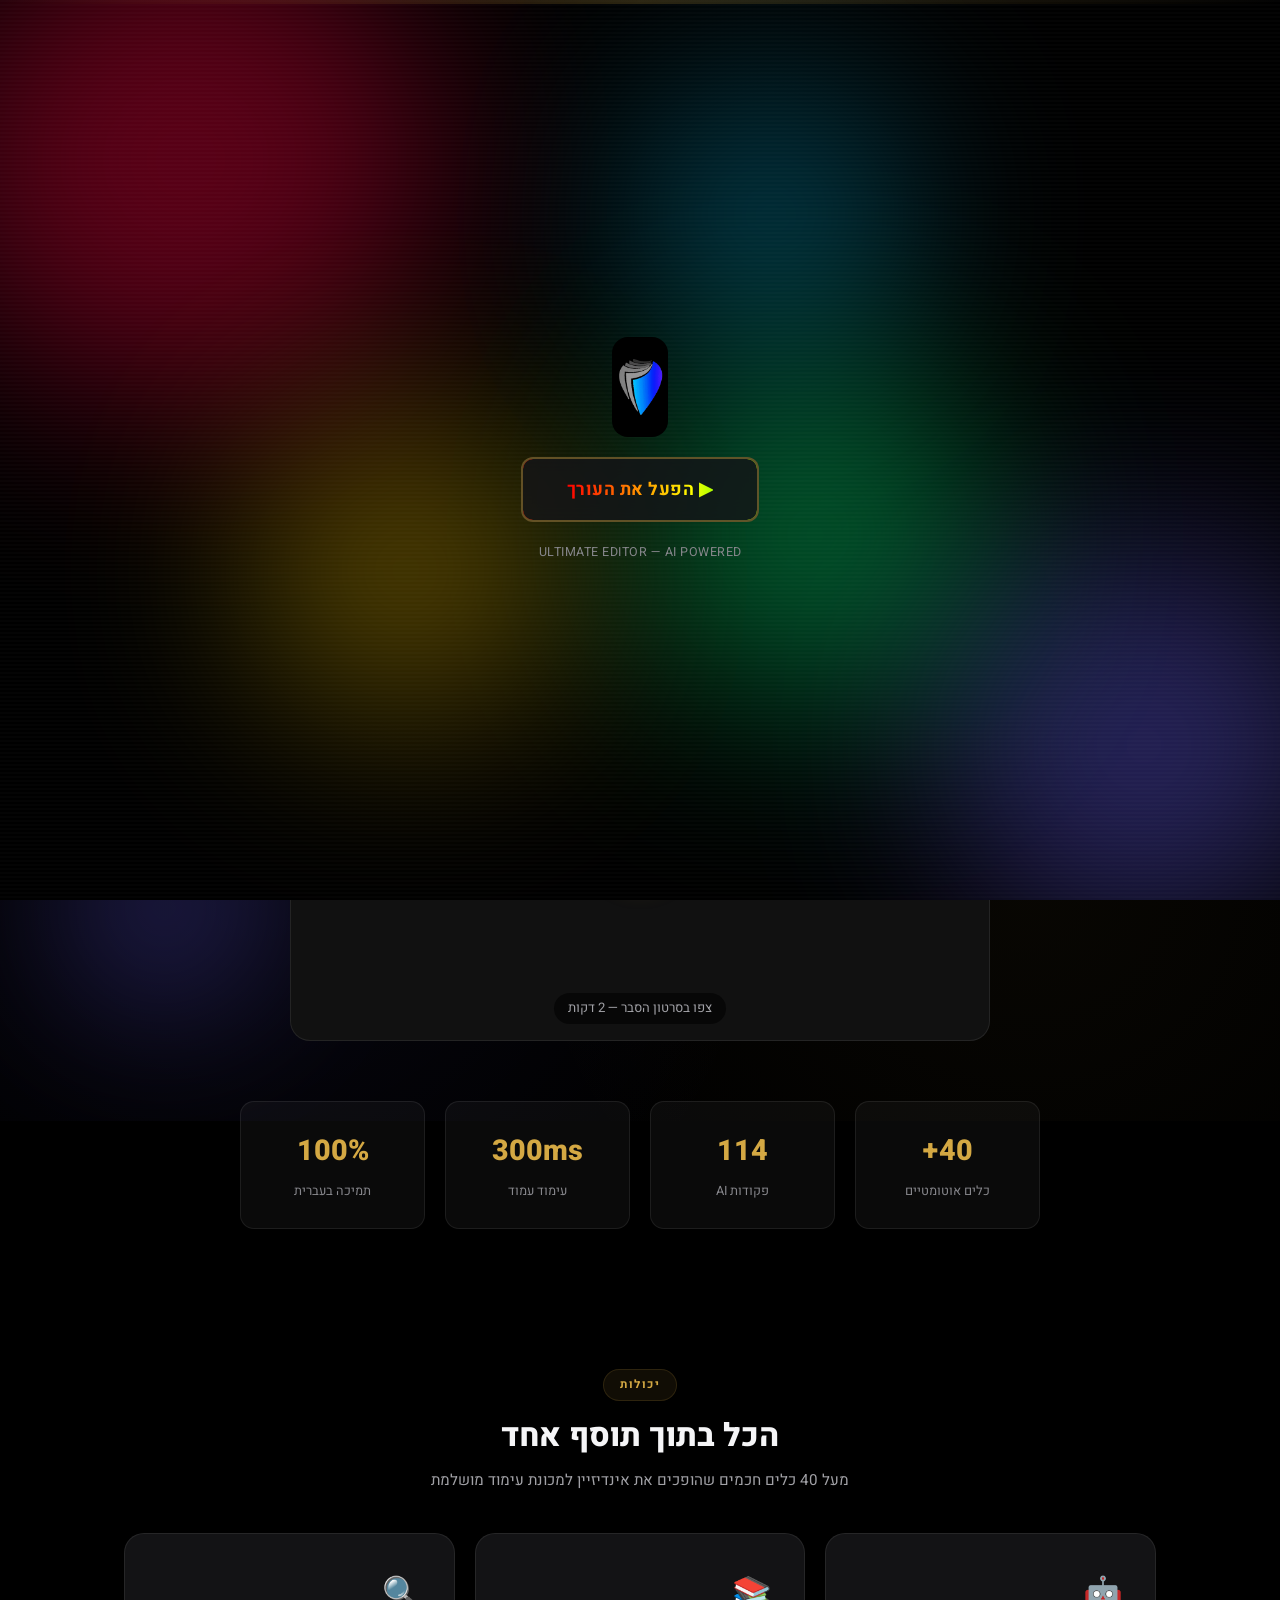
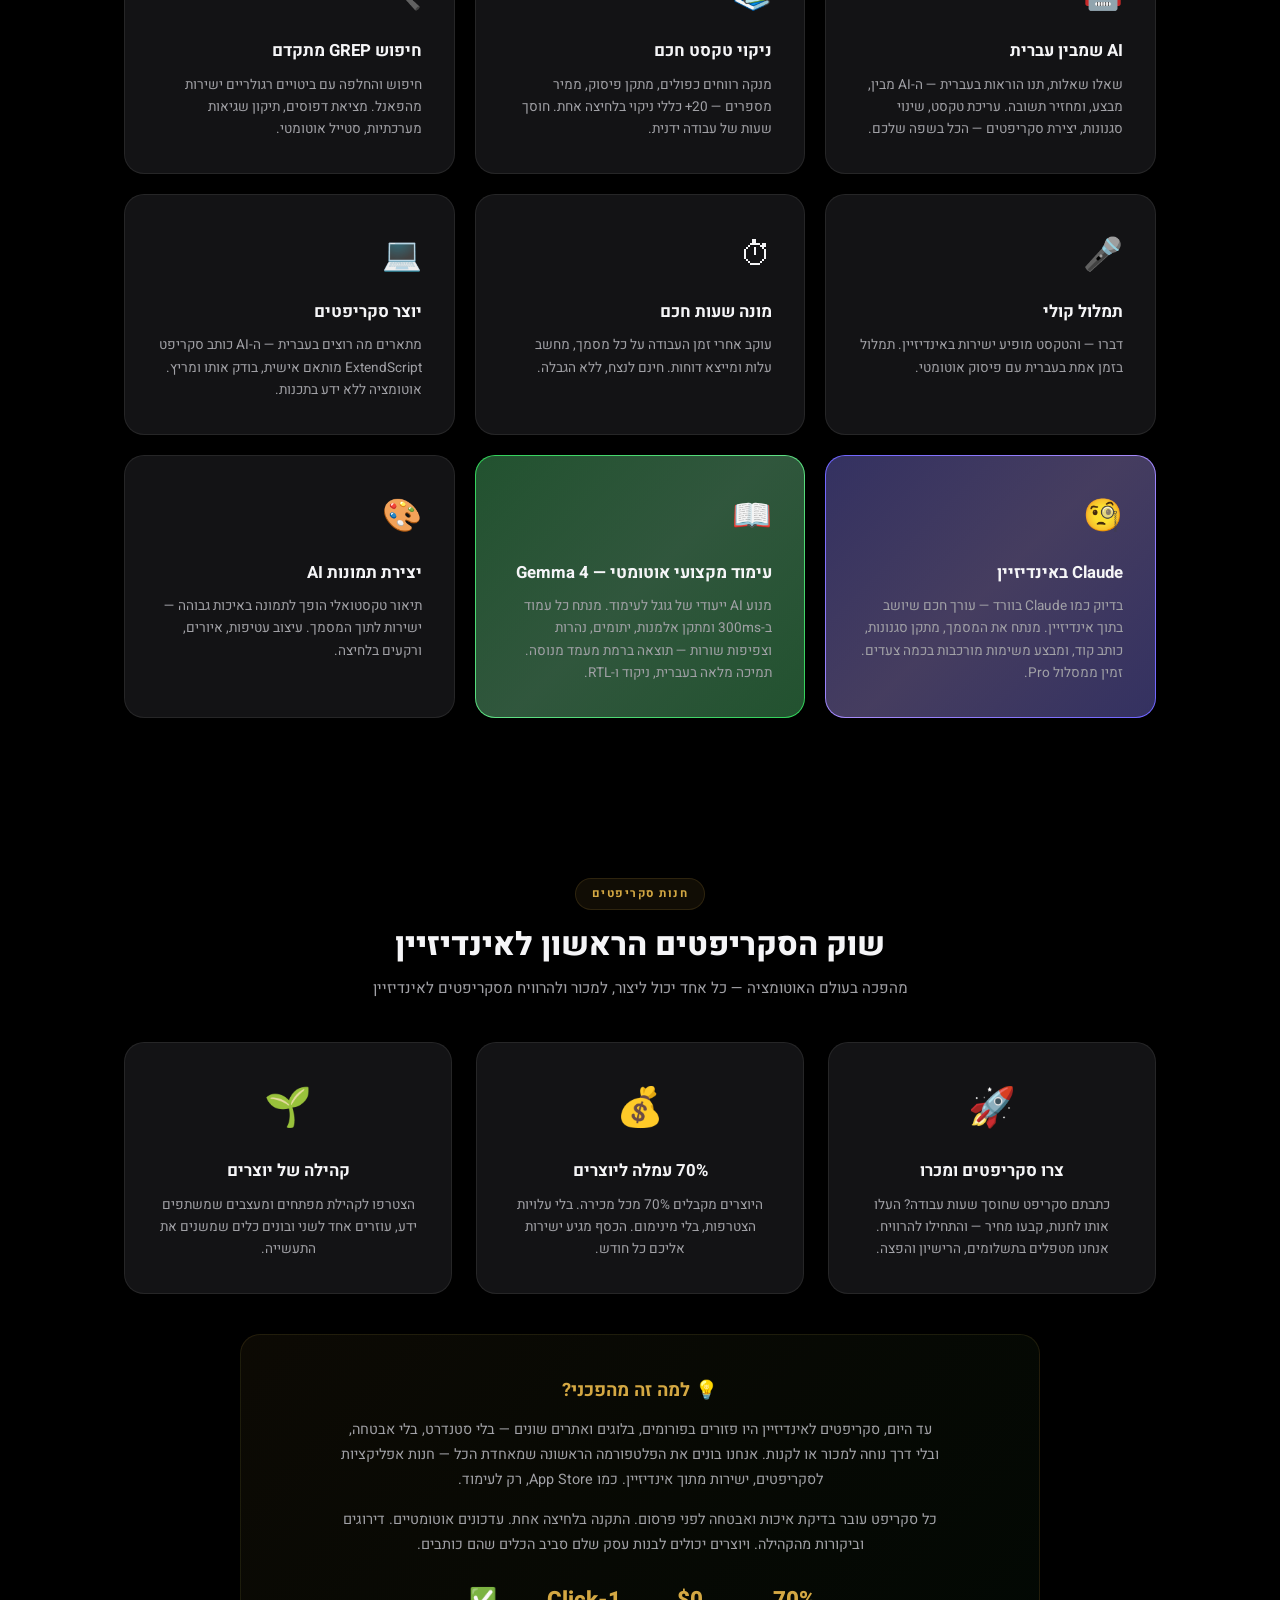
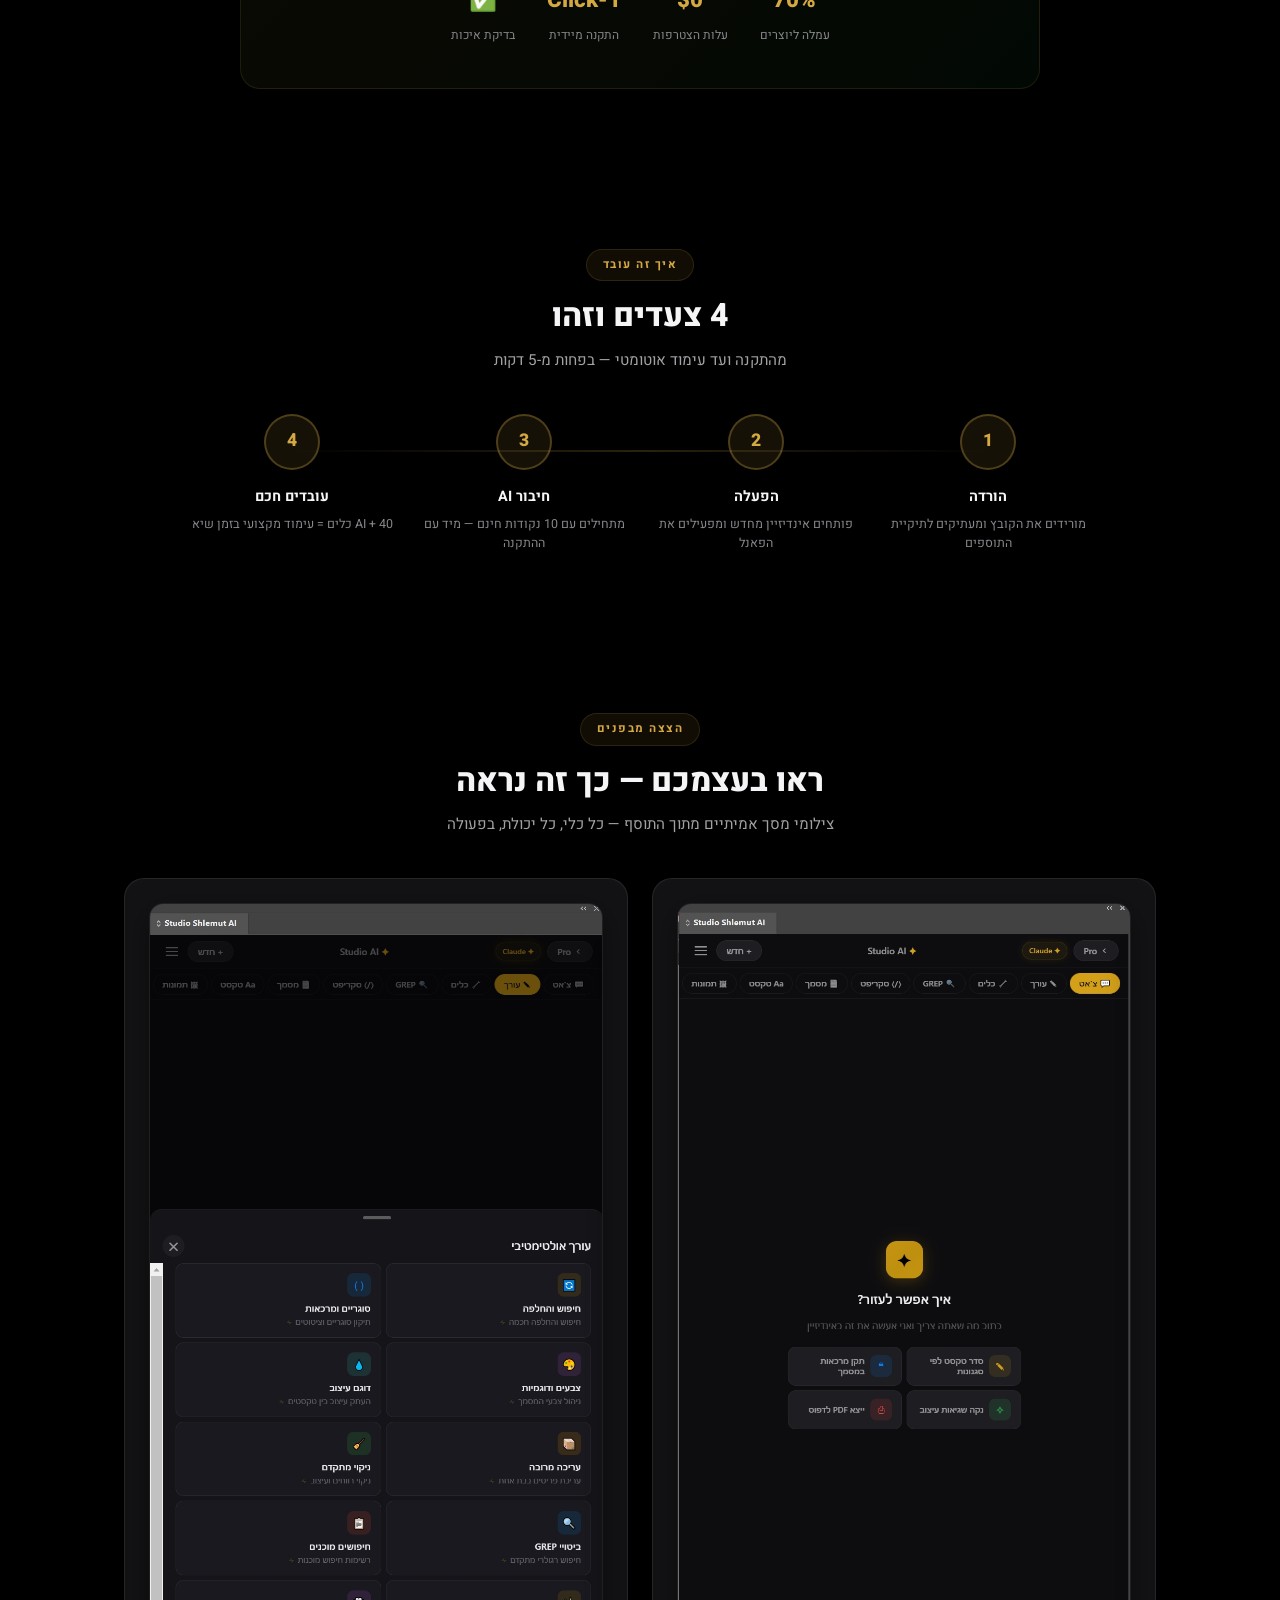
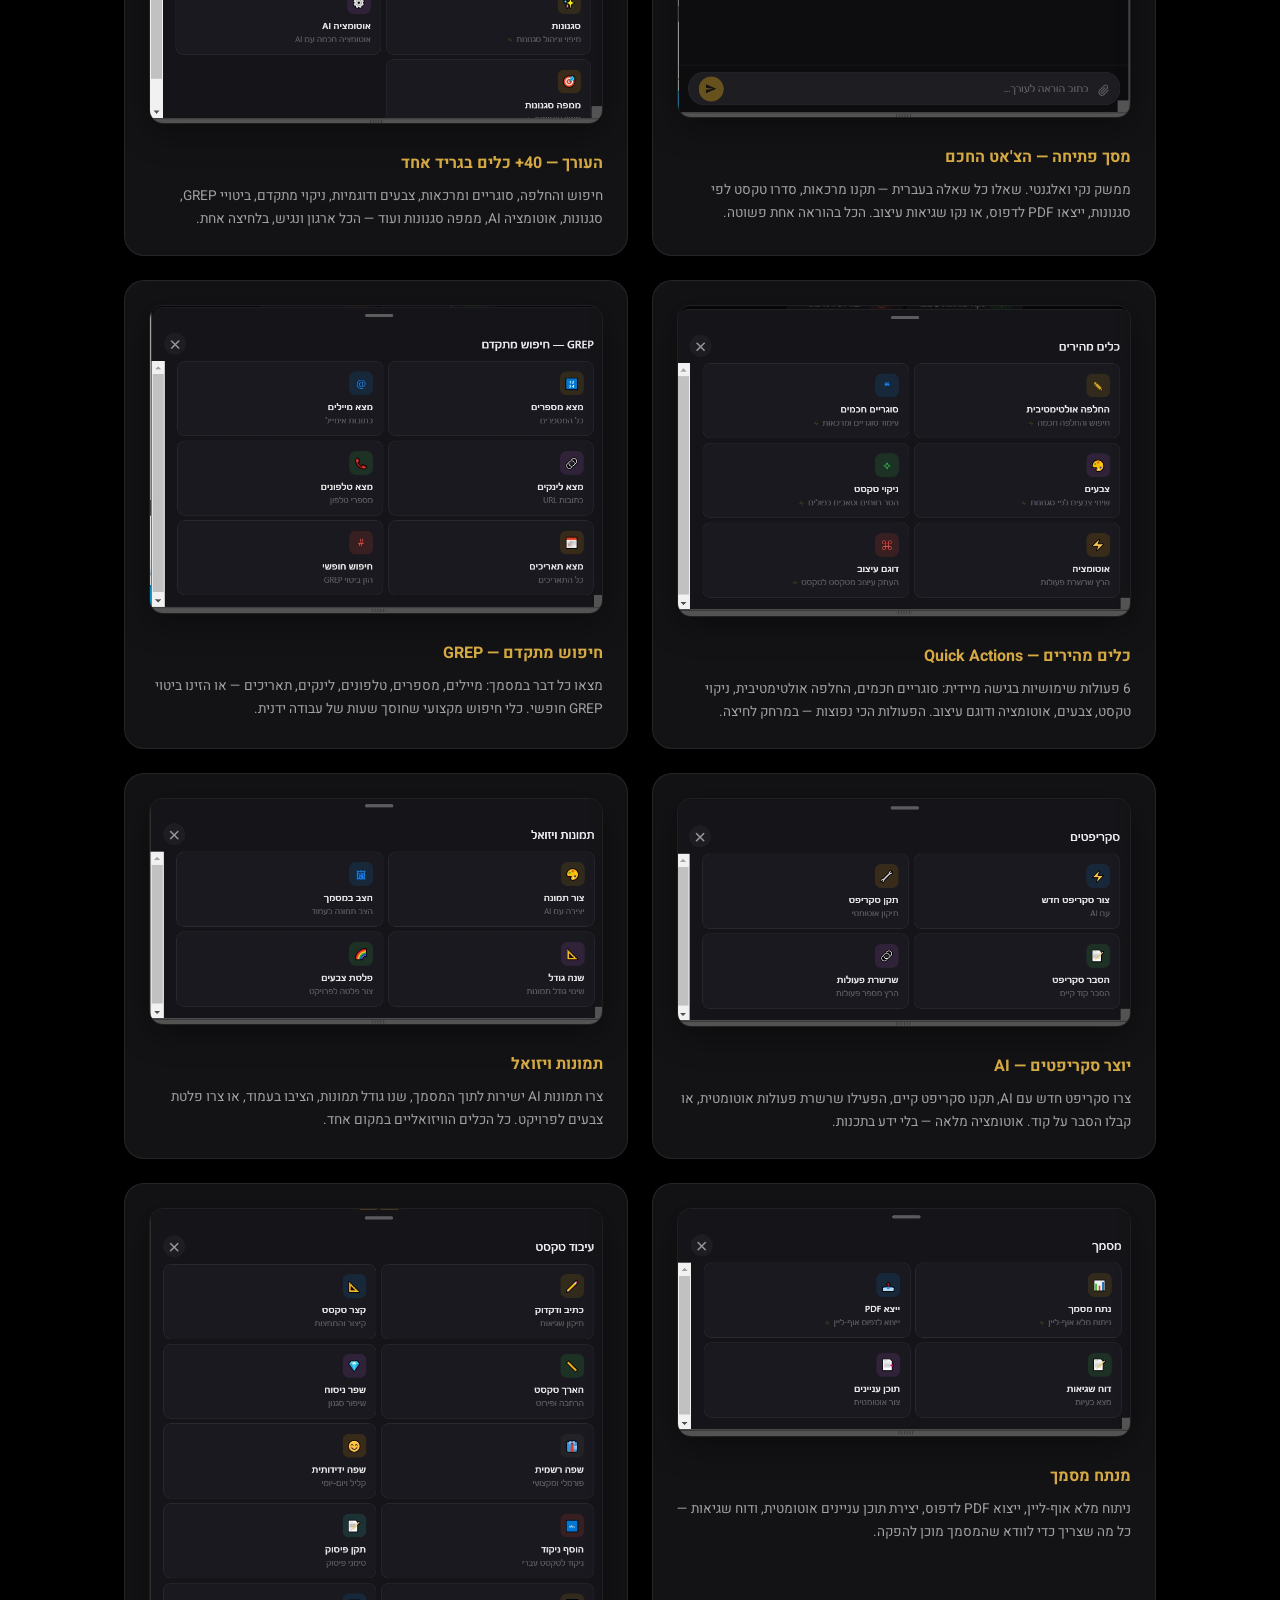
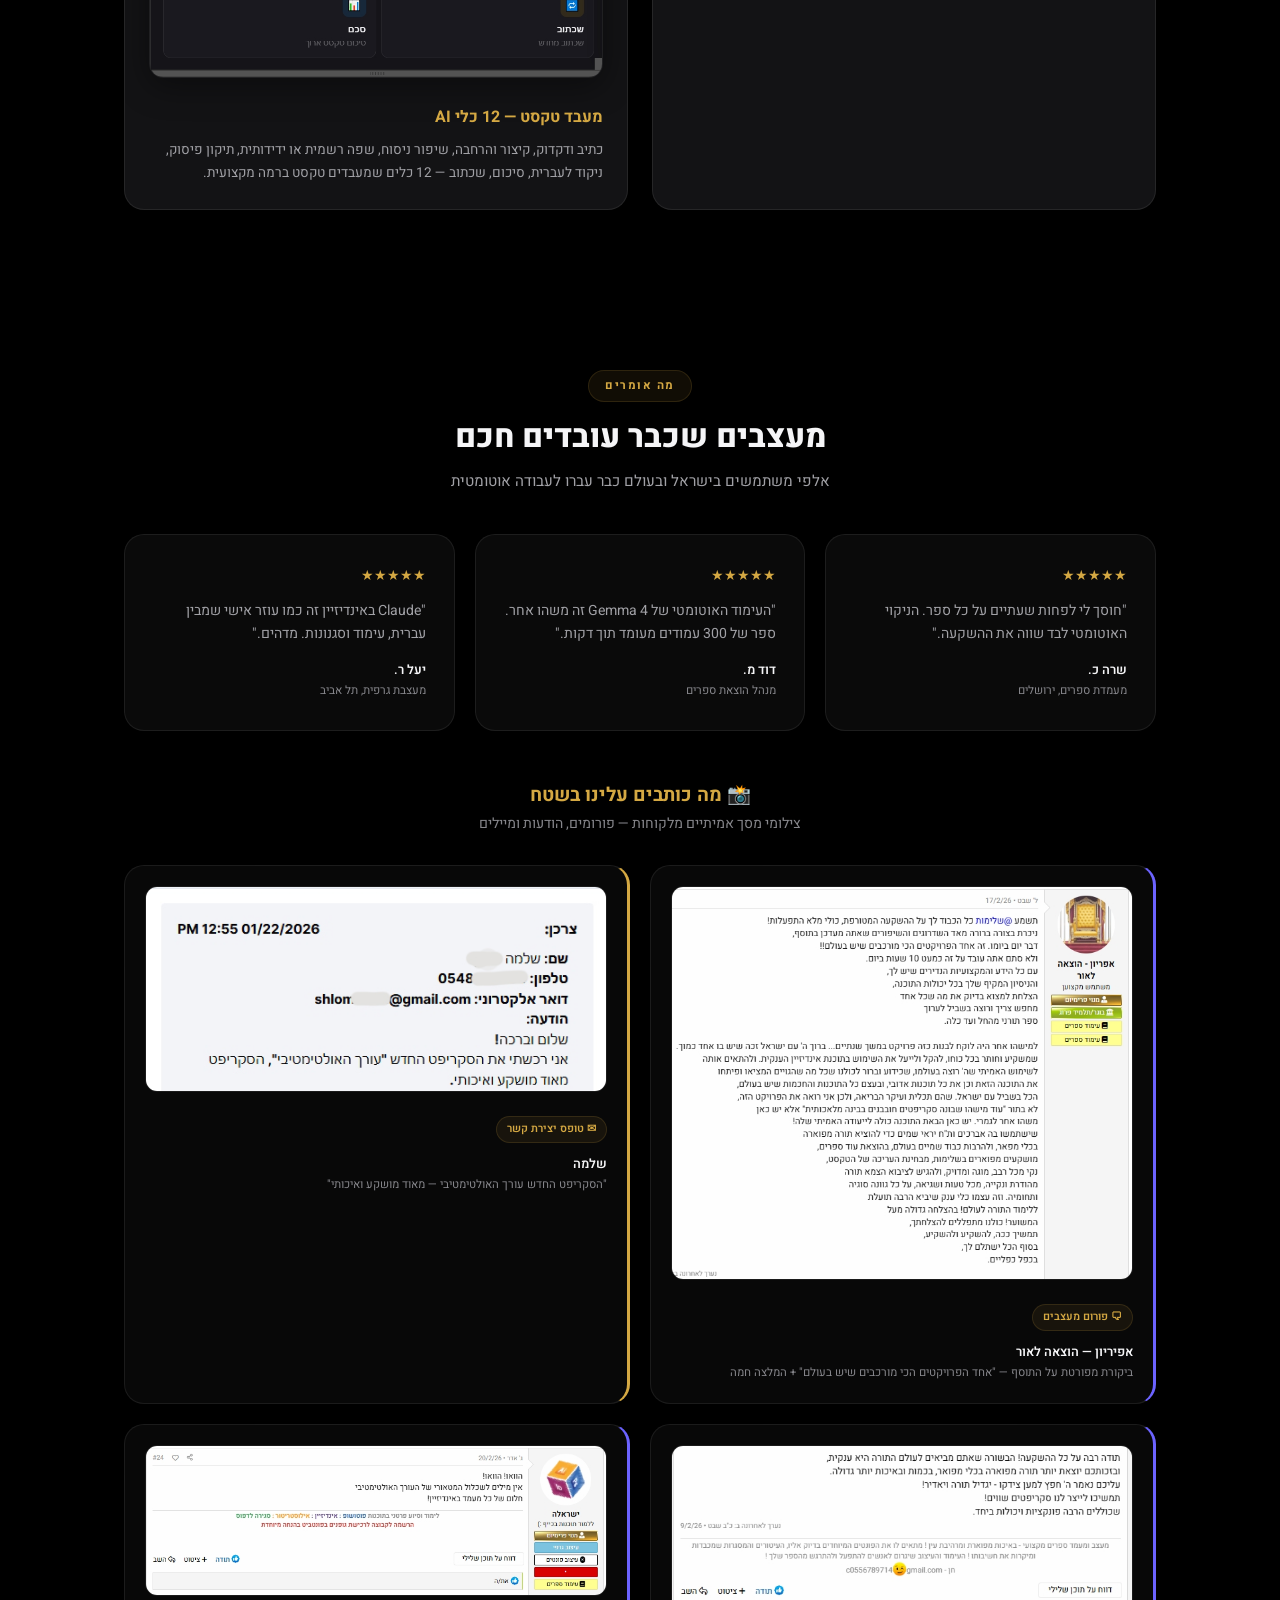
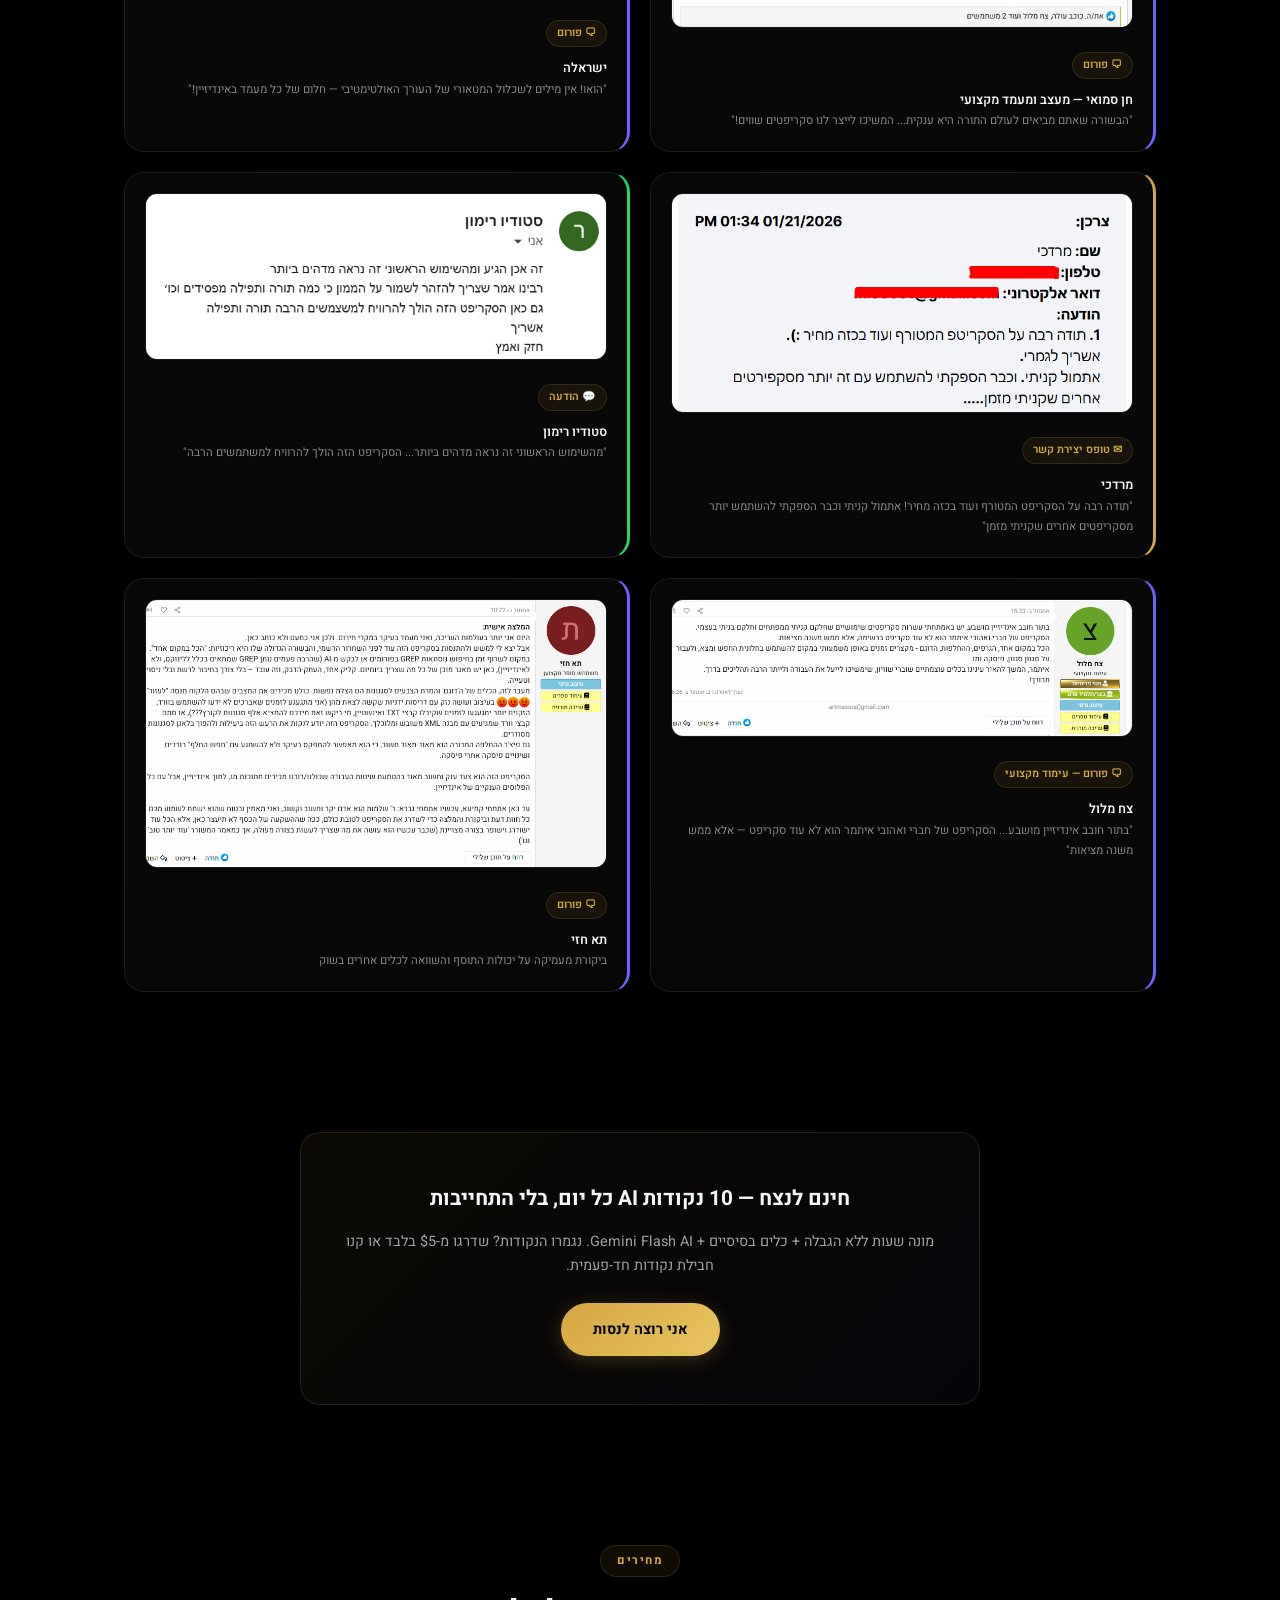
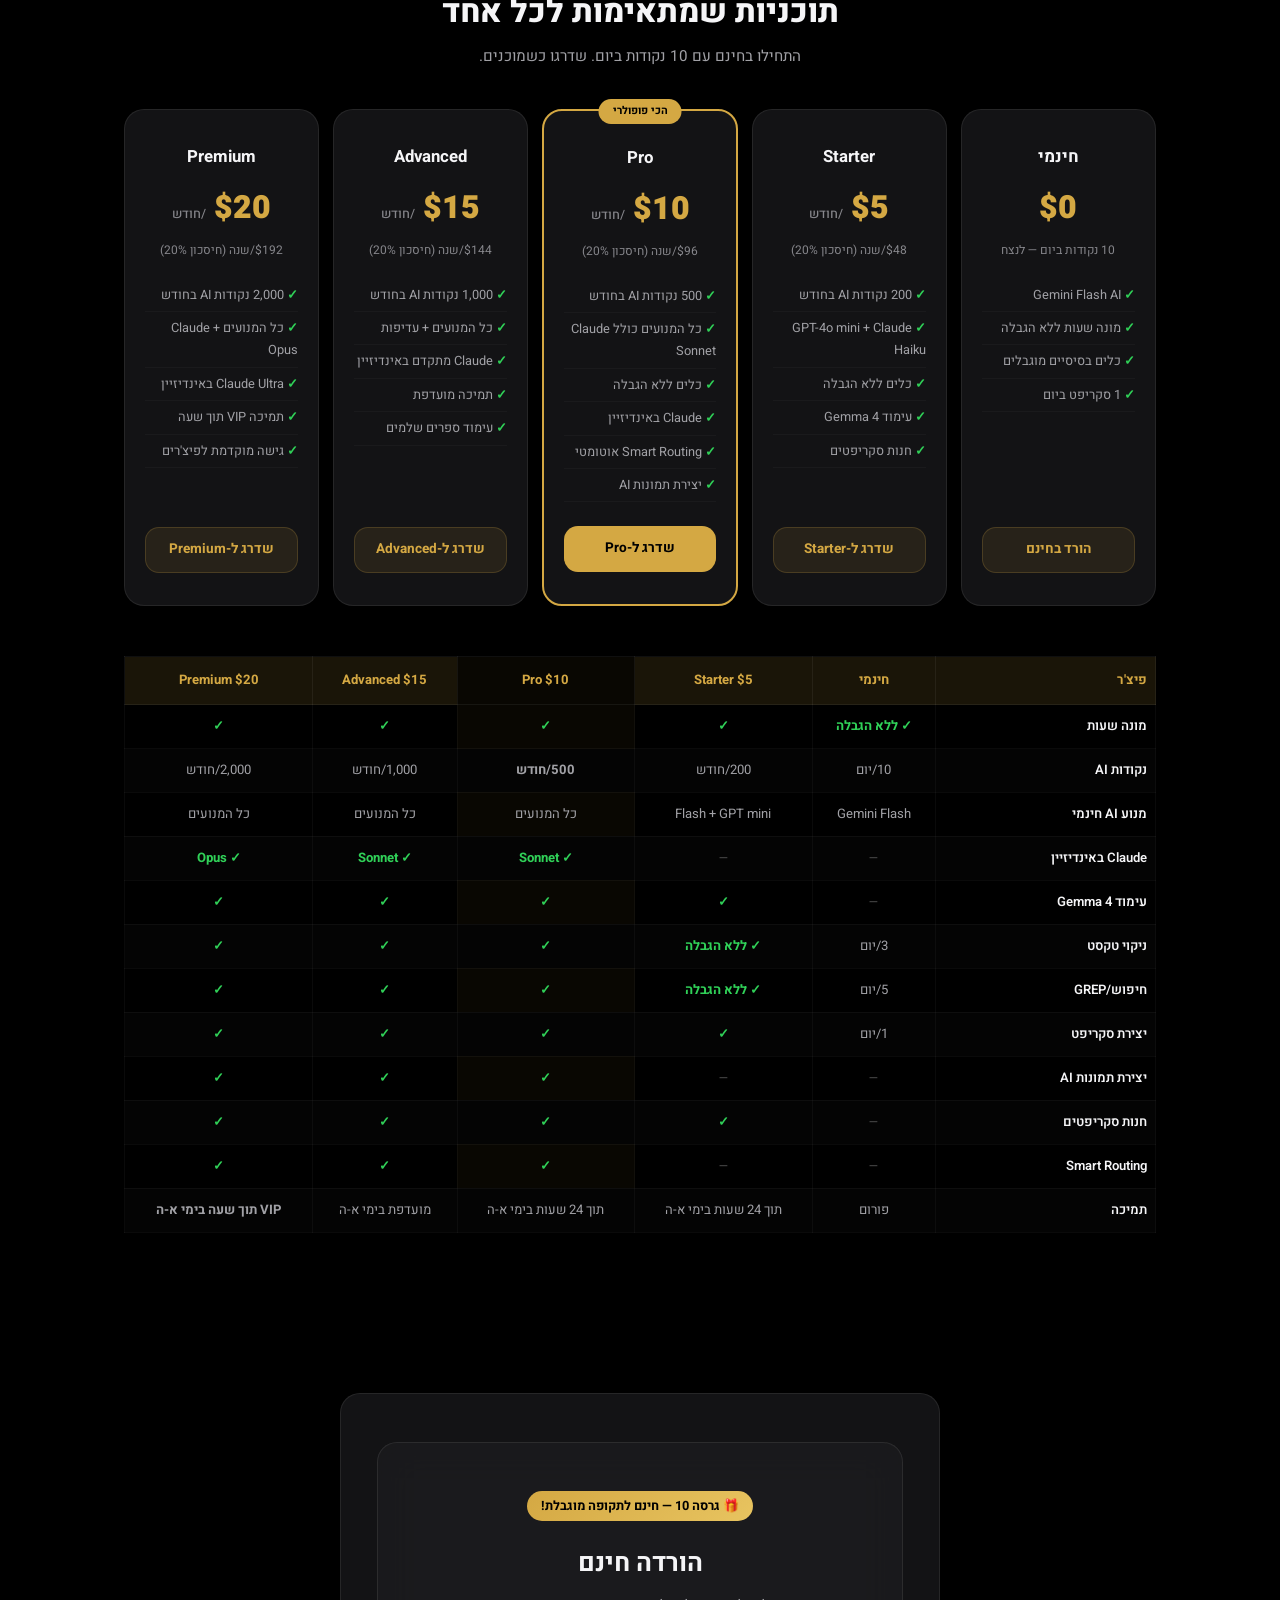
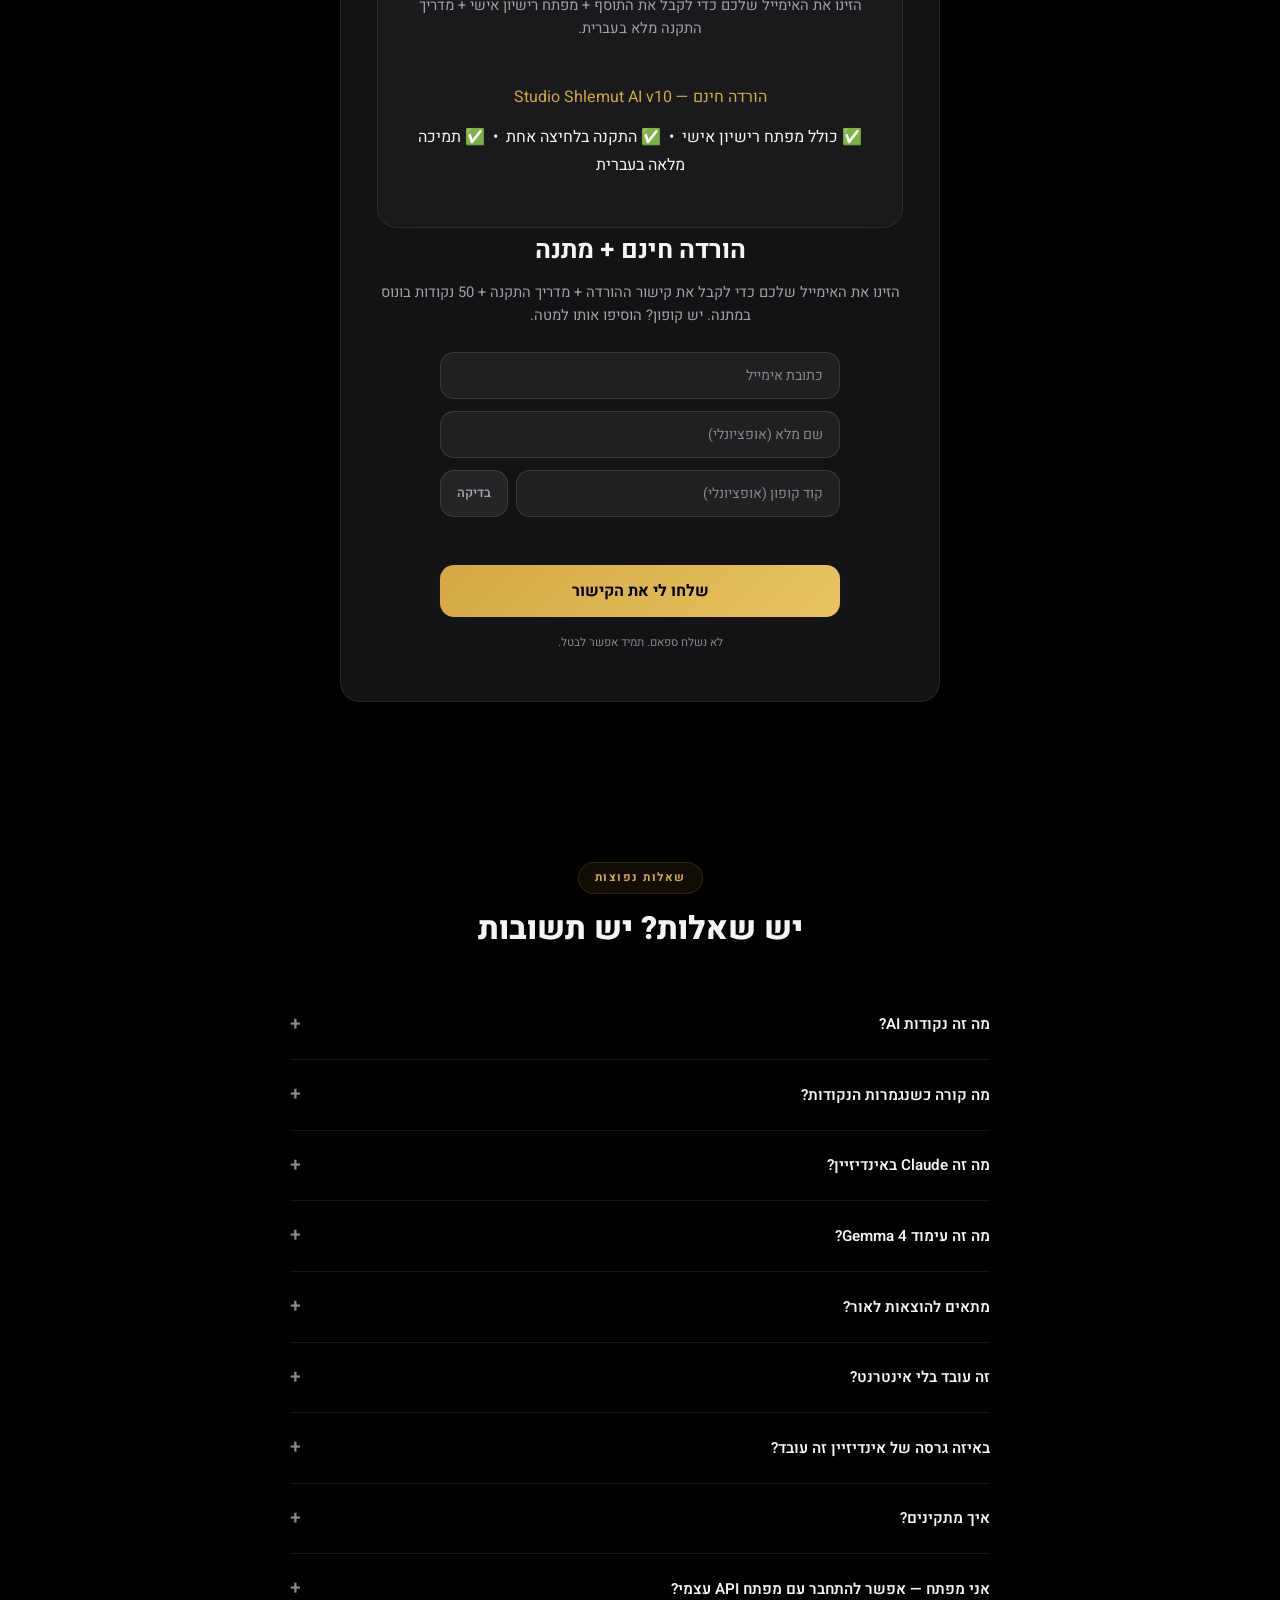
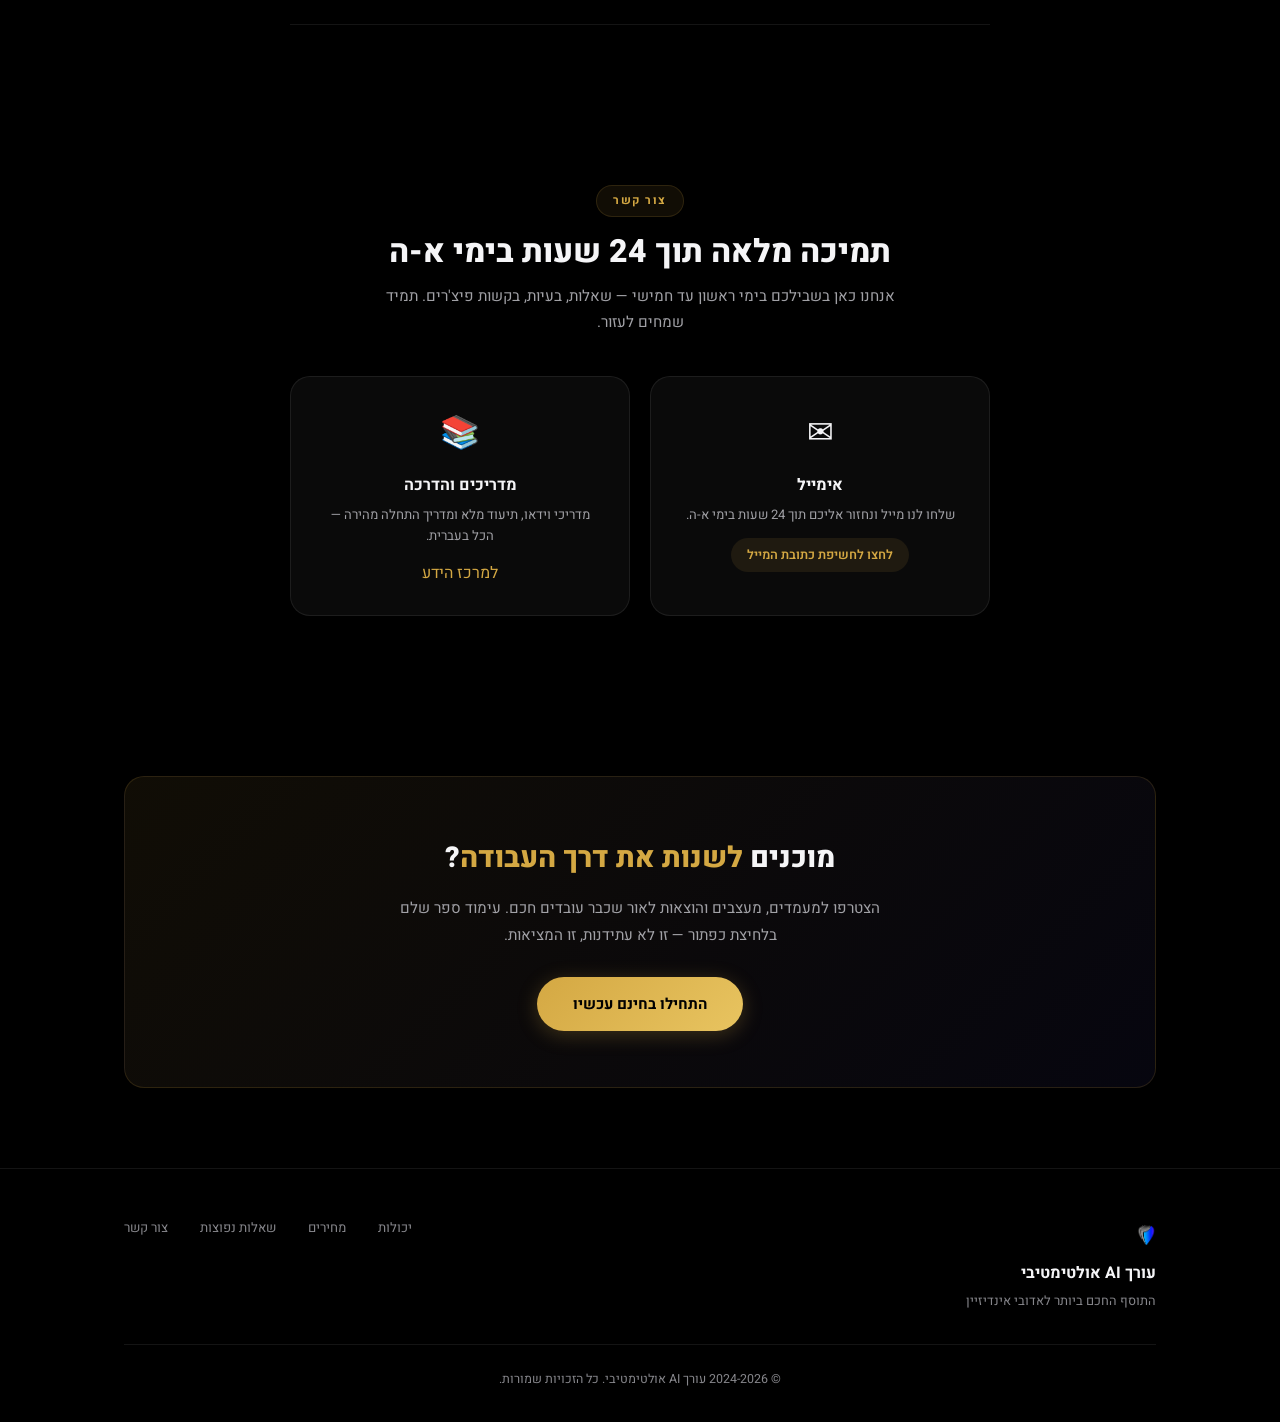
==== commit 75cb51d4: "Update index.html" ====
--- a/index.html
+++ b/index.html
@@ -502,7 +502,13 @@
 <section class="download-section" id="download">
   <div class="container">
     <div class="download-box">
-      <div class="gift-badge">&#127873; מתנה: 50 נקודות בונוס להורדה ראשונה</div>
+      <div class="download-box">
+      <div class="gift-badge">&#127873; גרסה 10 — חינם לתקופה מוגבלת!</div>
+      <h2>הורדה חינם</h2>
+      <p>הזינו את האימייל שלכם כדי לקבל את התוסף + מפתח רישיון אישי + מדריך התקנה מלא בעברית.</p>
+      <a href="https://ultimate-tools.lemonsqueezy.com/checkout/buy/e7fd713b-7978-434c-a64c-f8b7ab78469c" target="_blank" class="dl-btn" style="display:inline-block;text-align:center;text-decoration:none;margin-top:18px;">הורדה חינם — Studio Shlemut AI v10</a>
+      <div class="disclaimer" style="margin-top:12px;">✅ כולל מפתח רישיון אישי &nbsp;•&nbsp; ✅ התקנה בלחיצה אחת &nbsp;•&nbsp; ✅ תמיכה מלאה בעברית</div>
+    </div>
       <h2>הורדה חינם + מתנה</h2>
       <p>הזינו את האימייל שלכם כדי לקבל את קישור ההורדה + מדריך התקנה + 50 נקודות בונוס במתנה. יש קופון? הוסיפו אותו למטה.</p>
       <form class="dl-form" onsubmit="return handleDownload(event)">
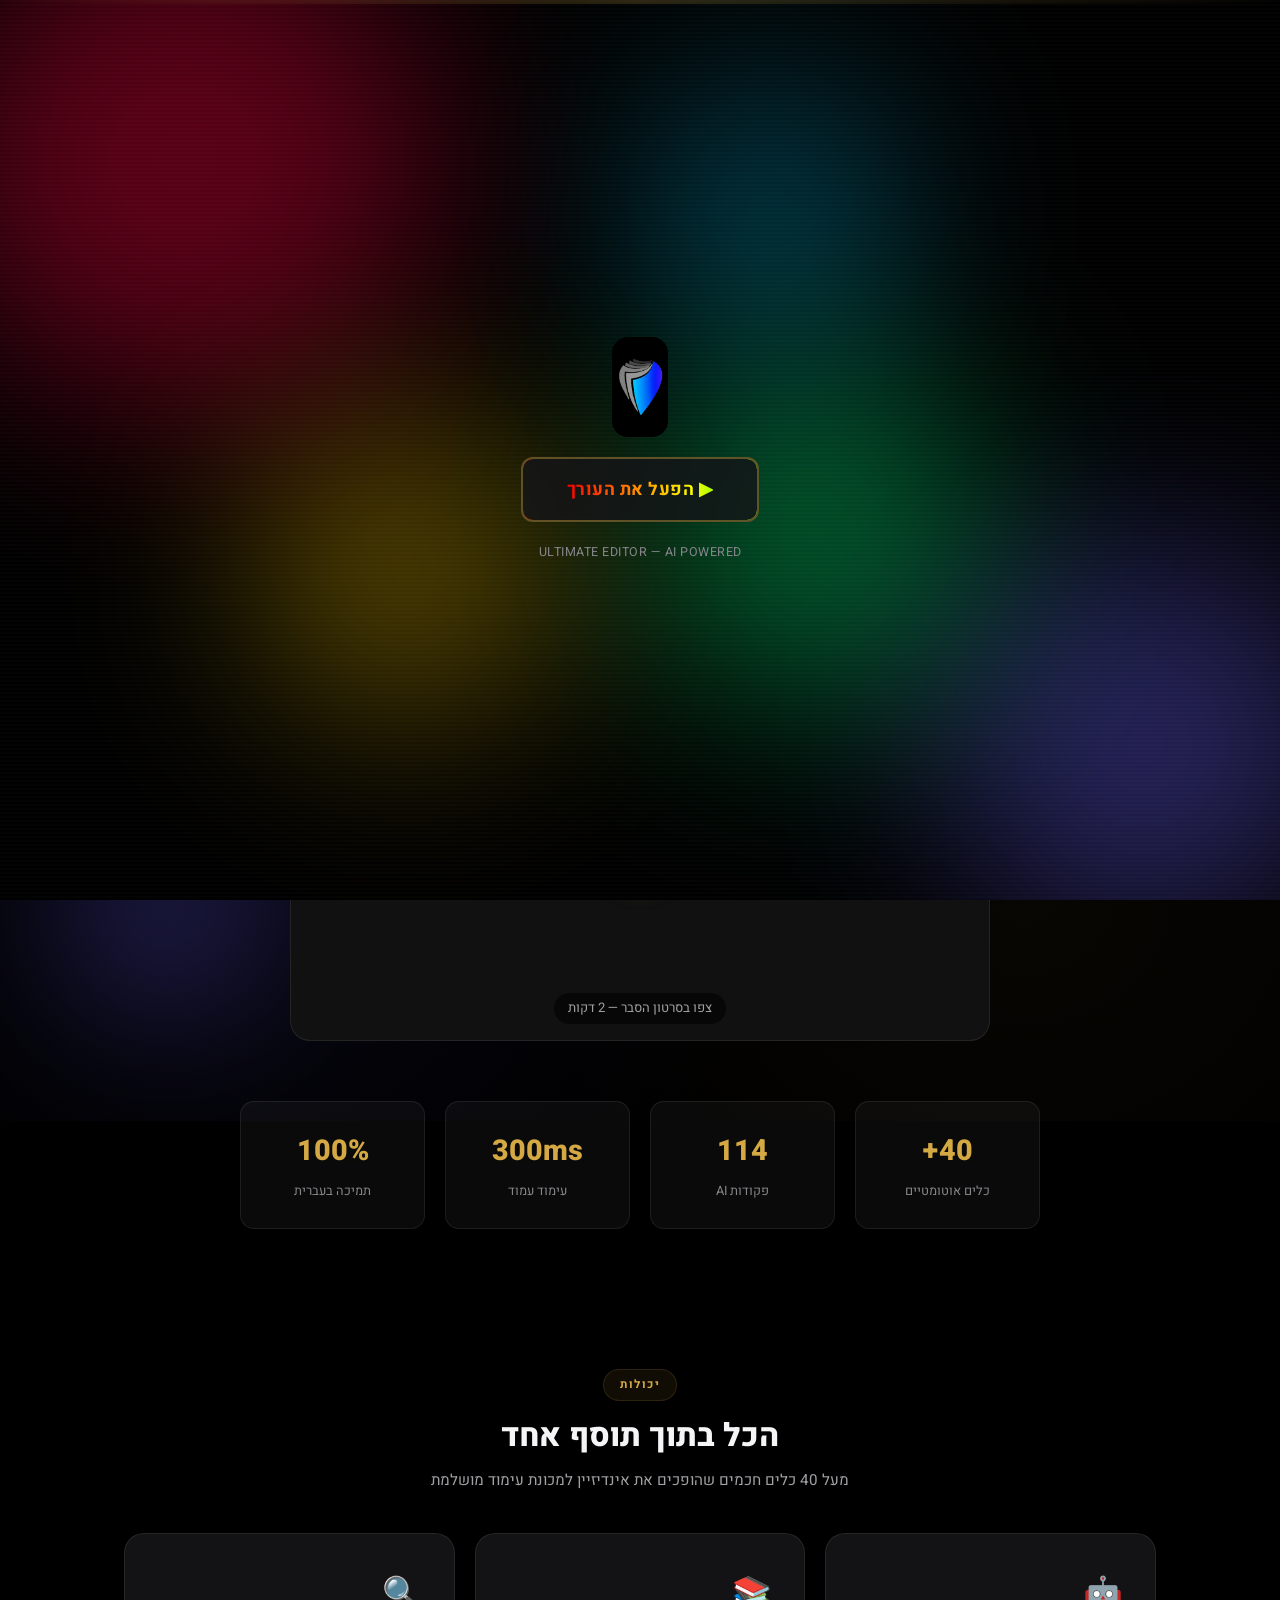
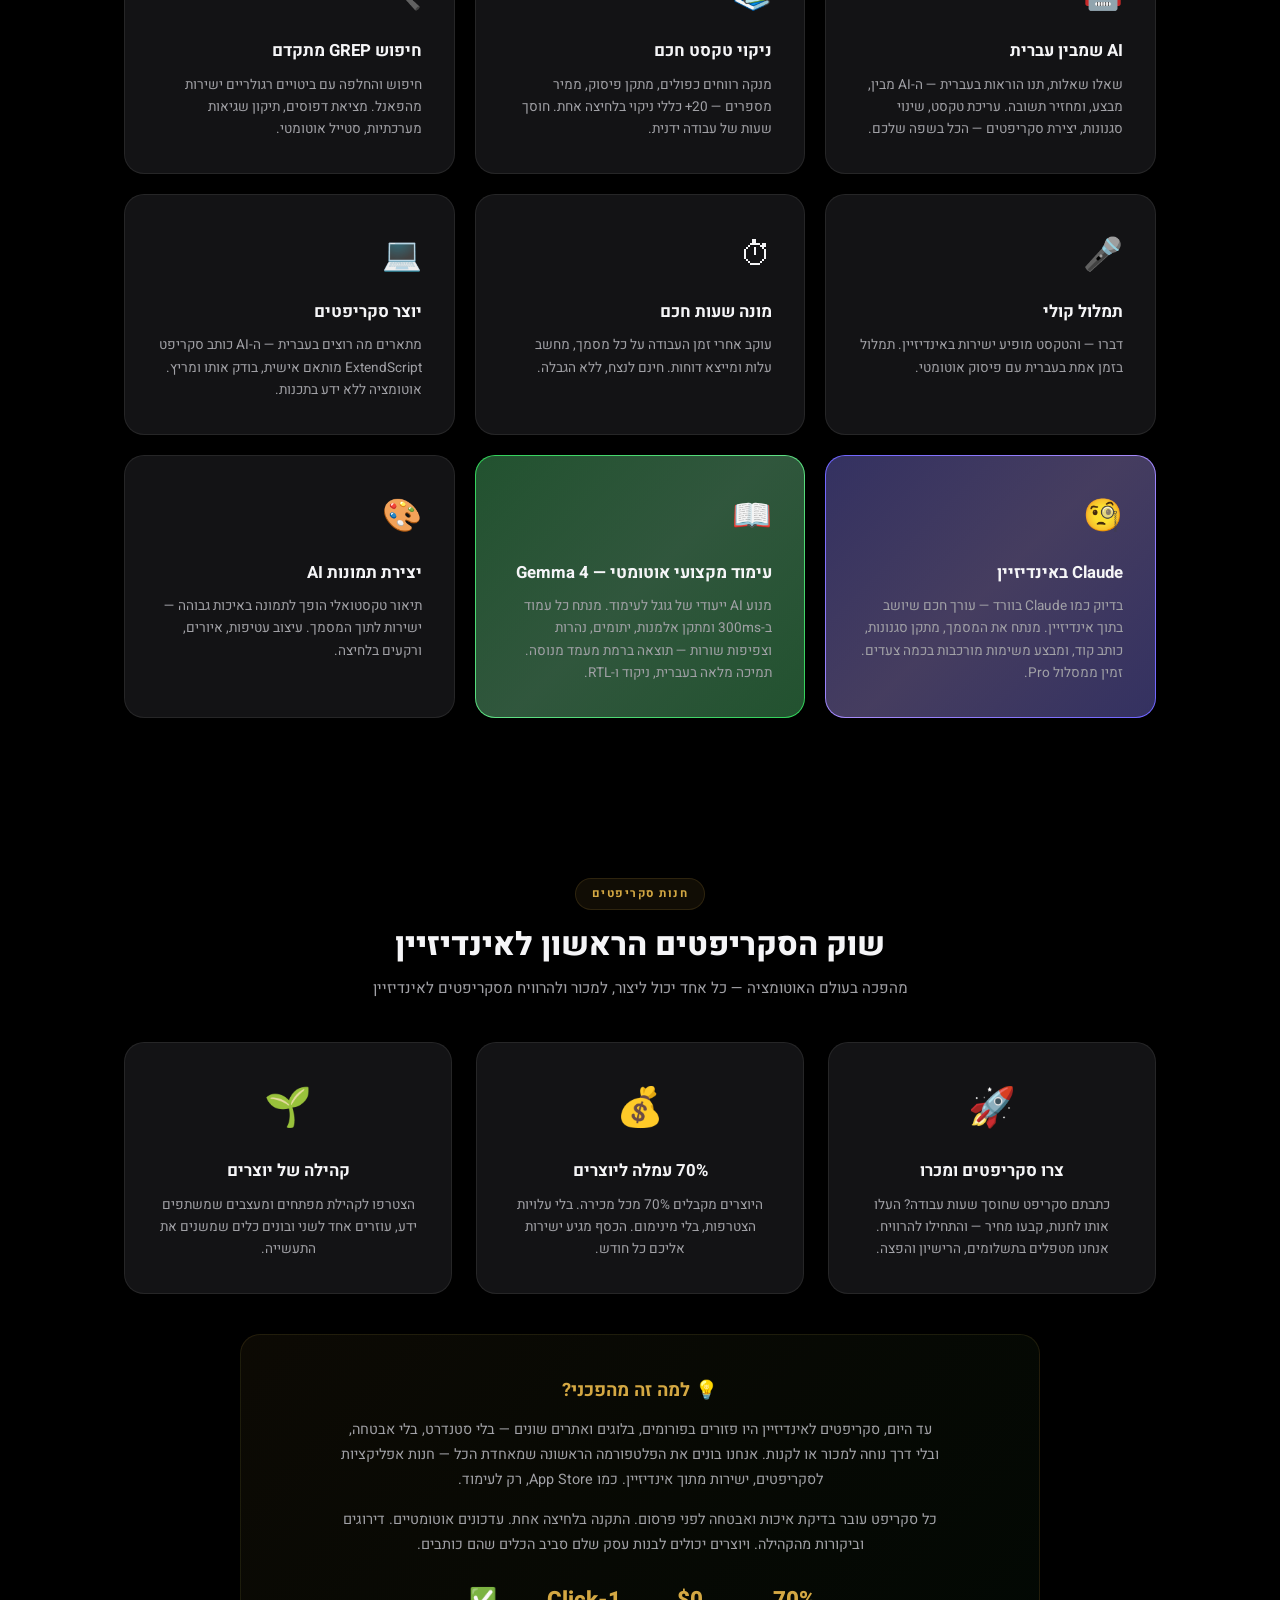
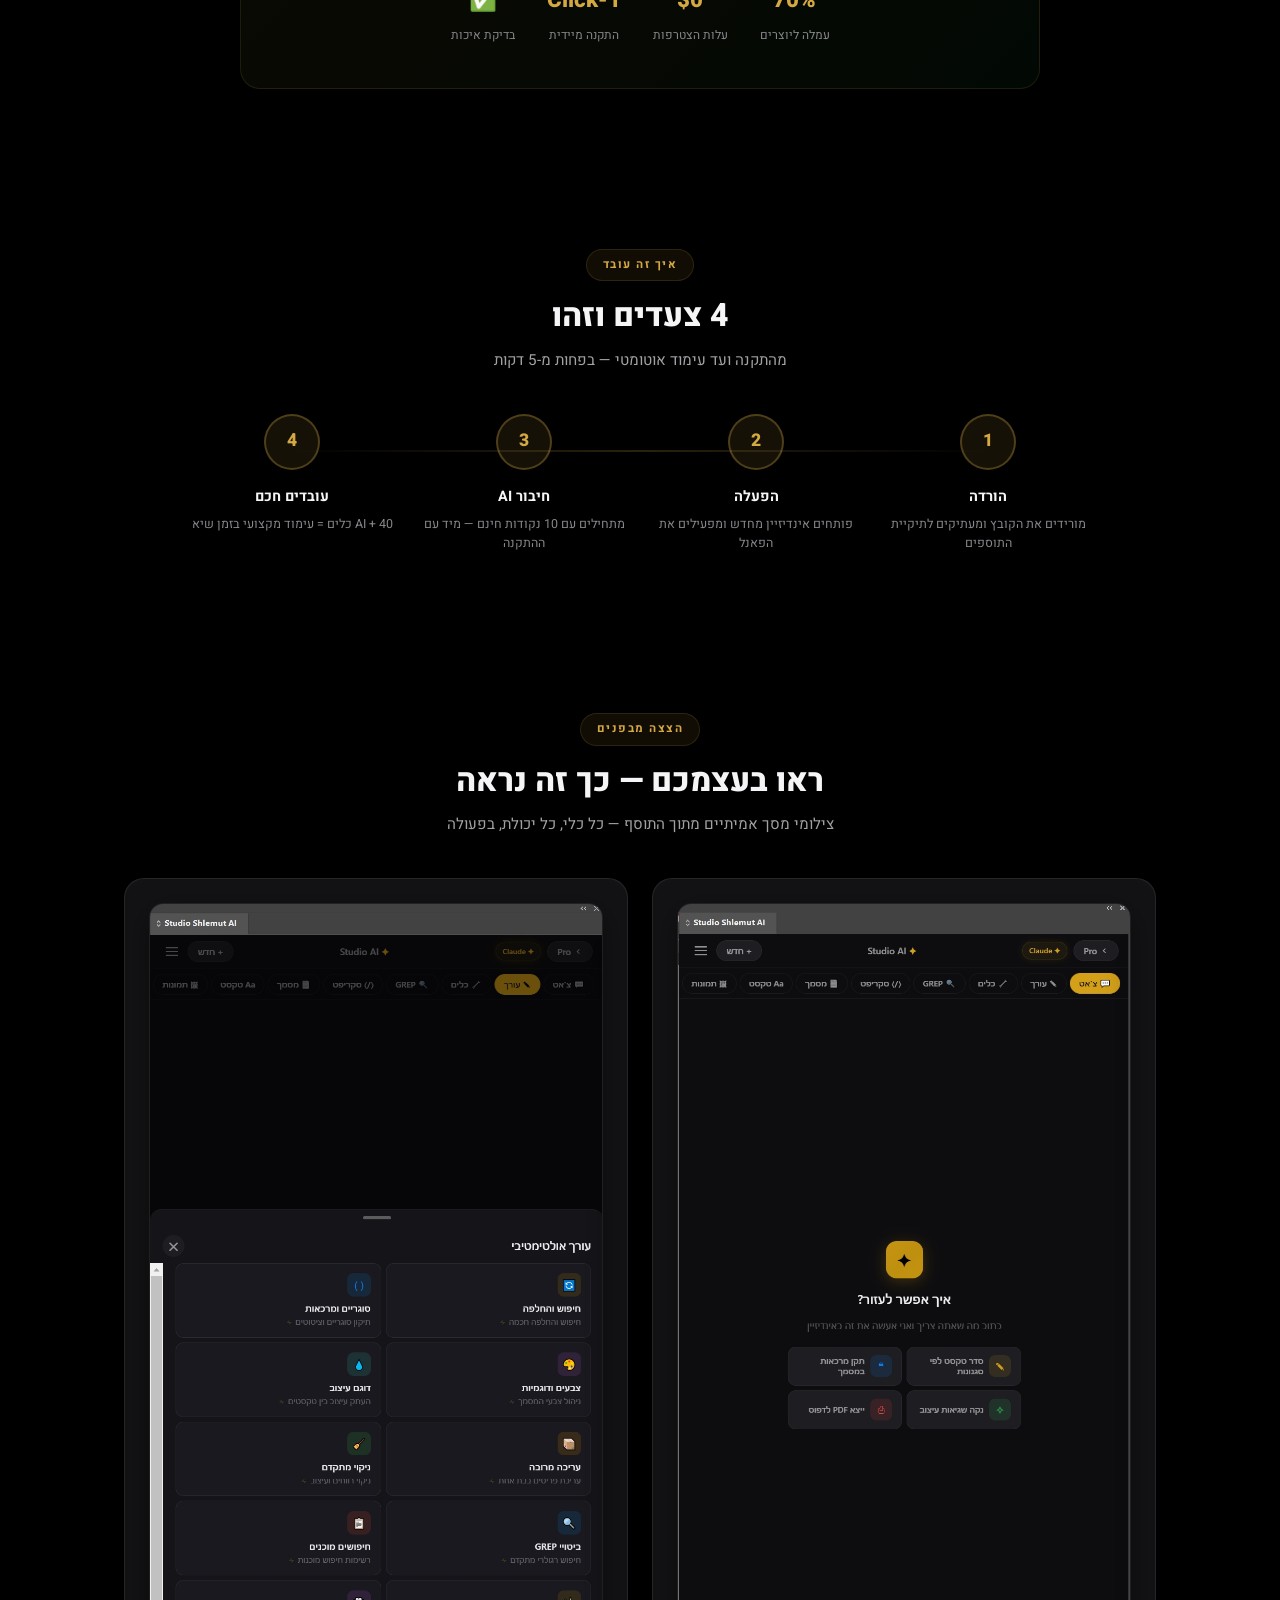
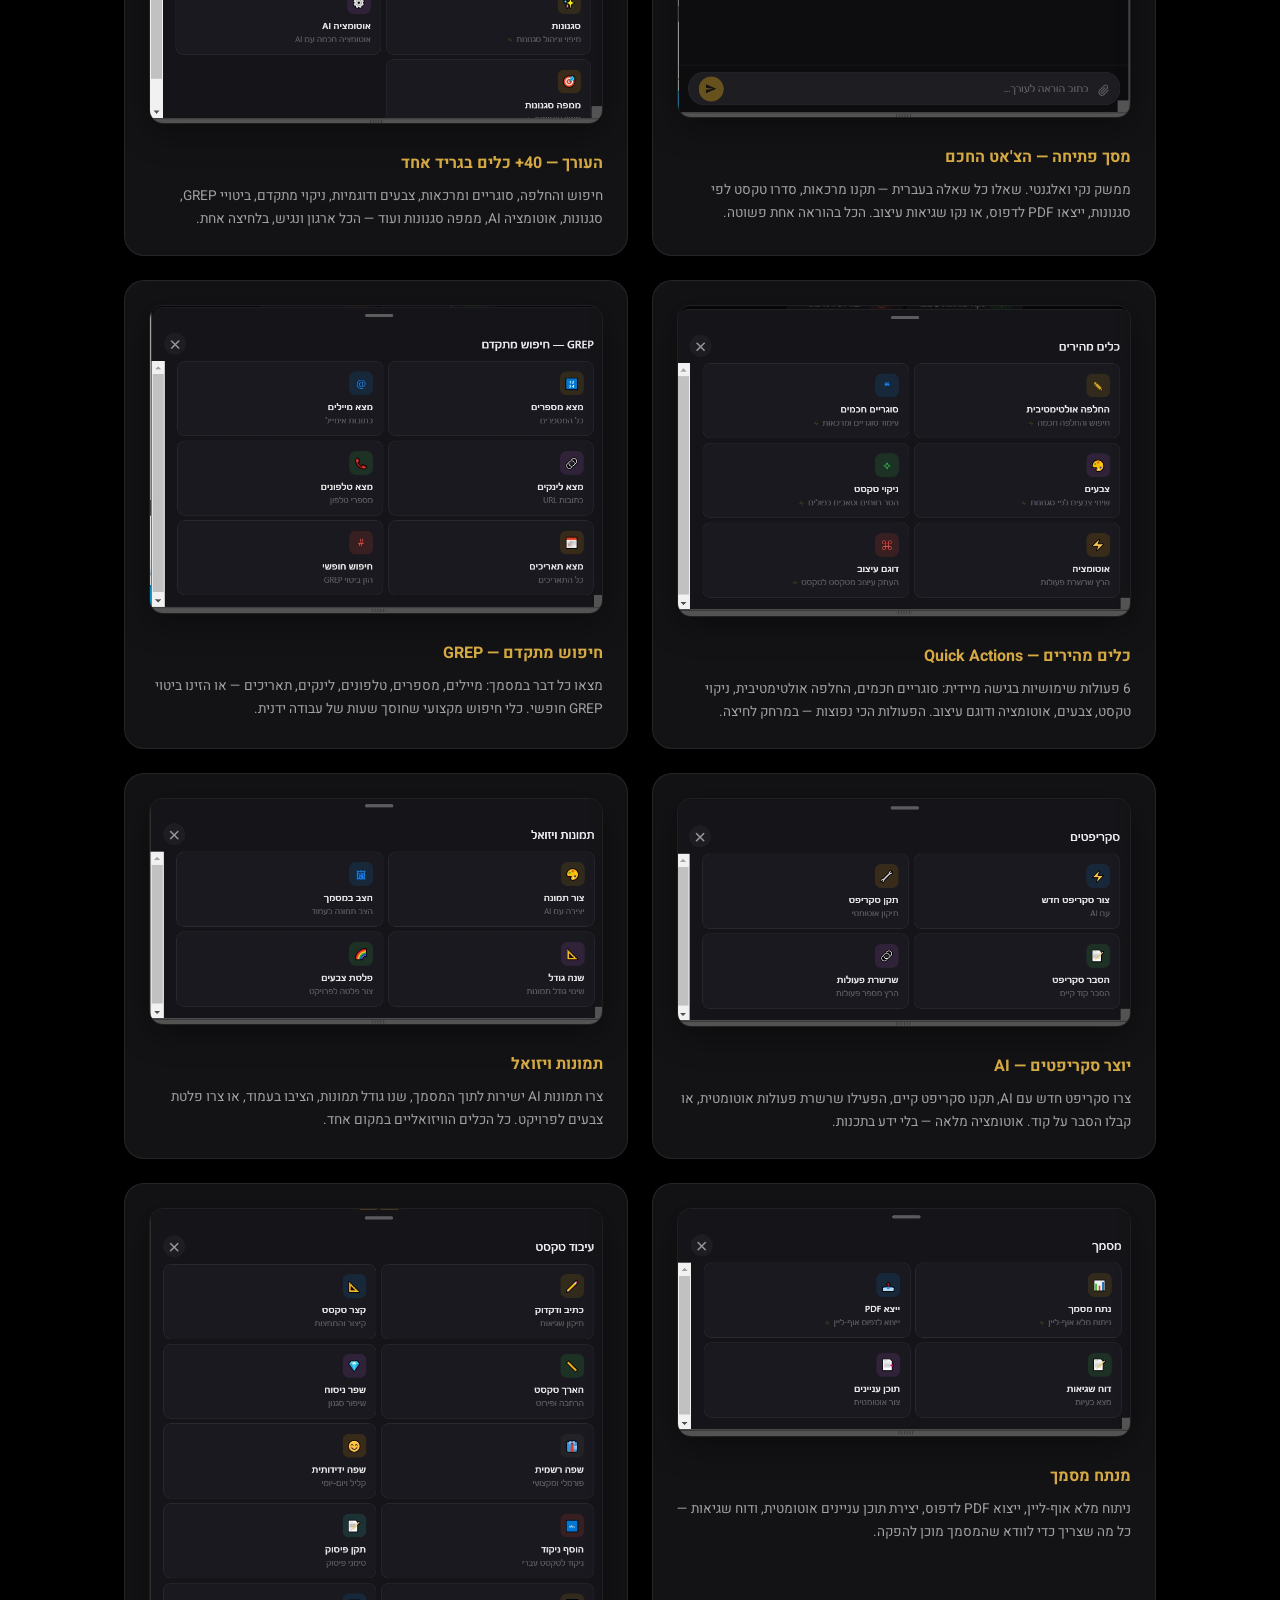
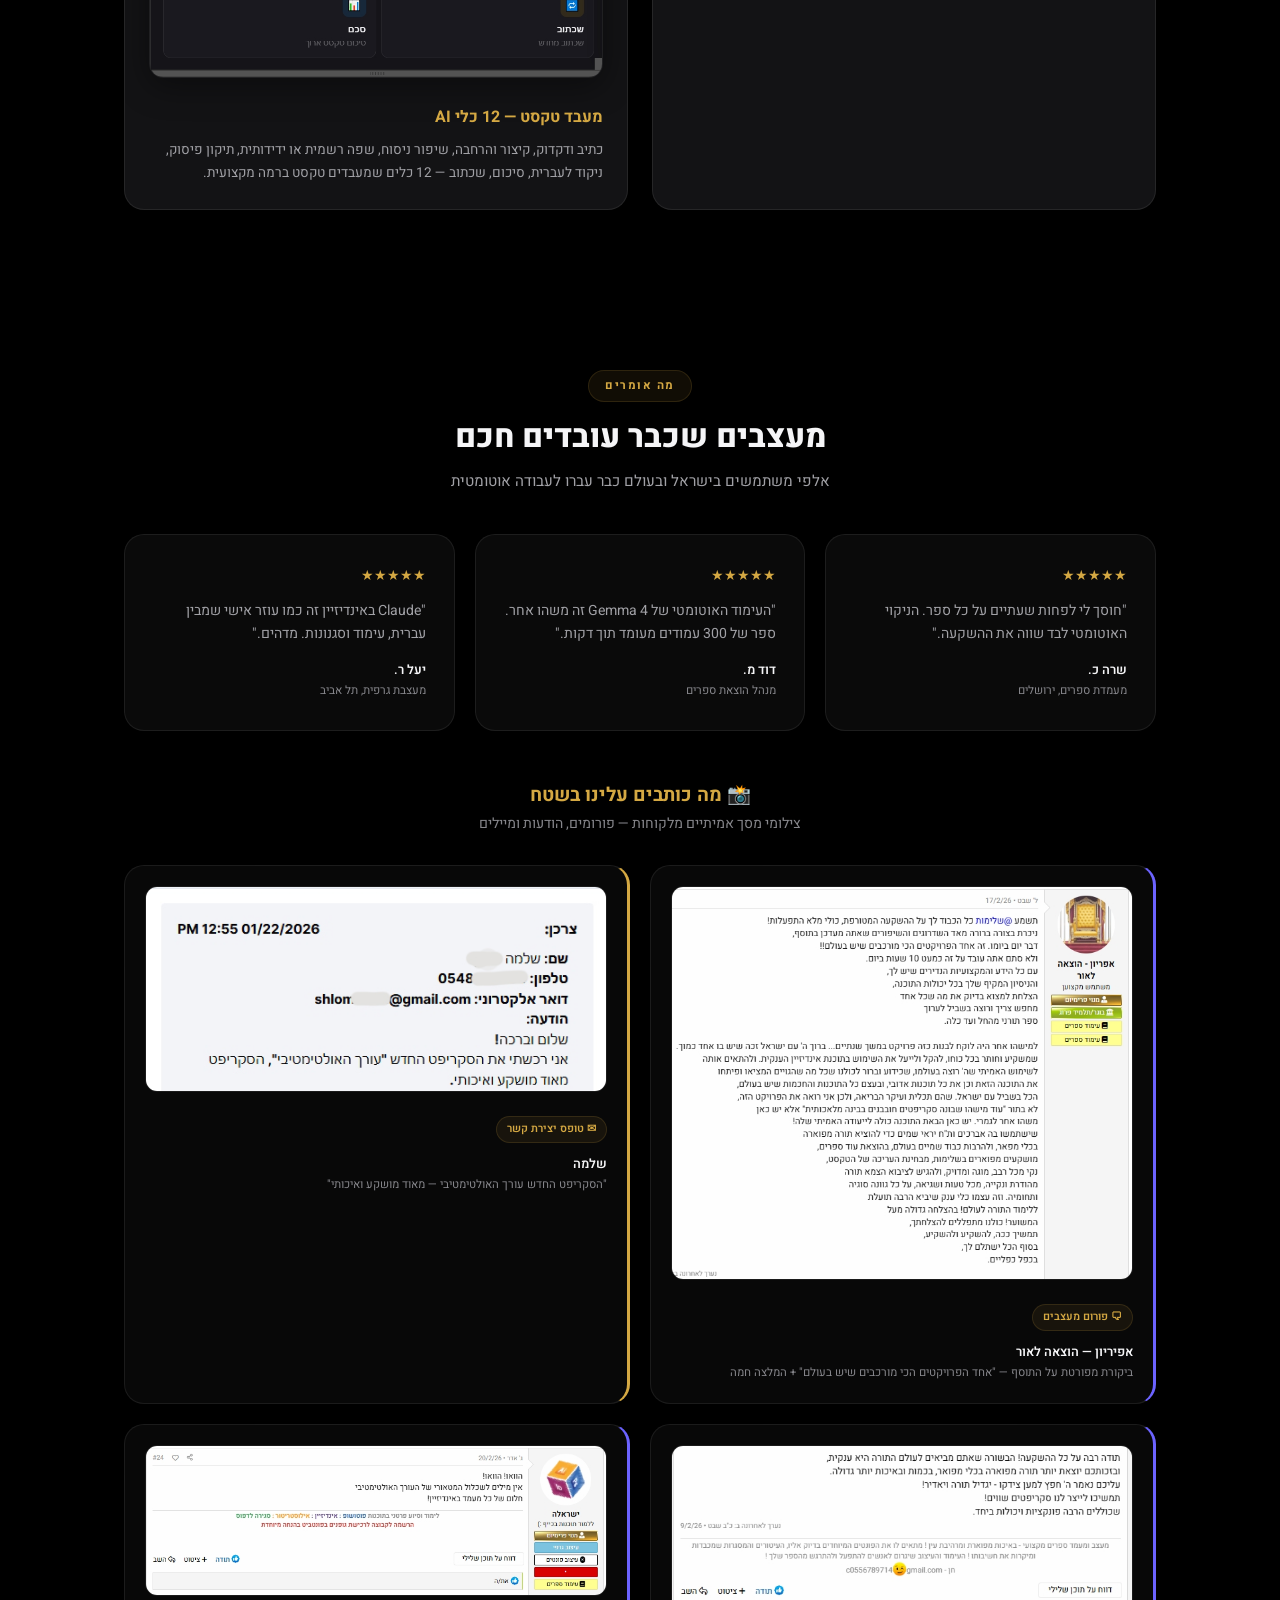
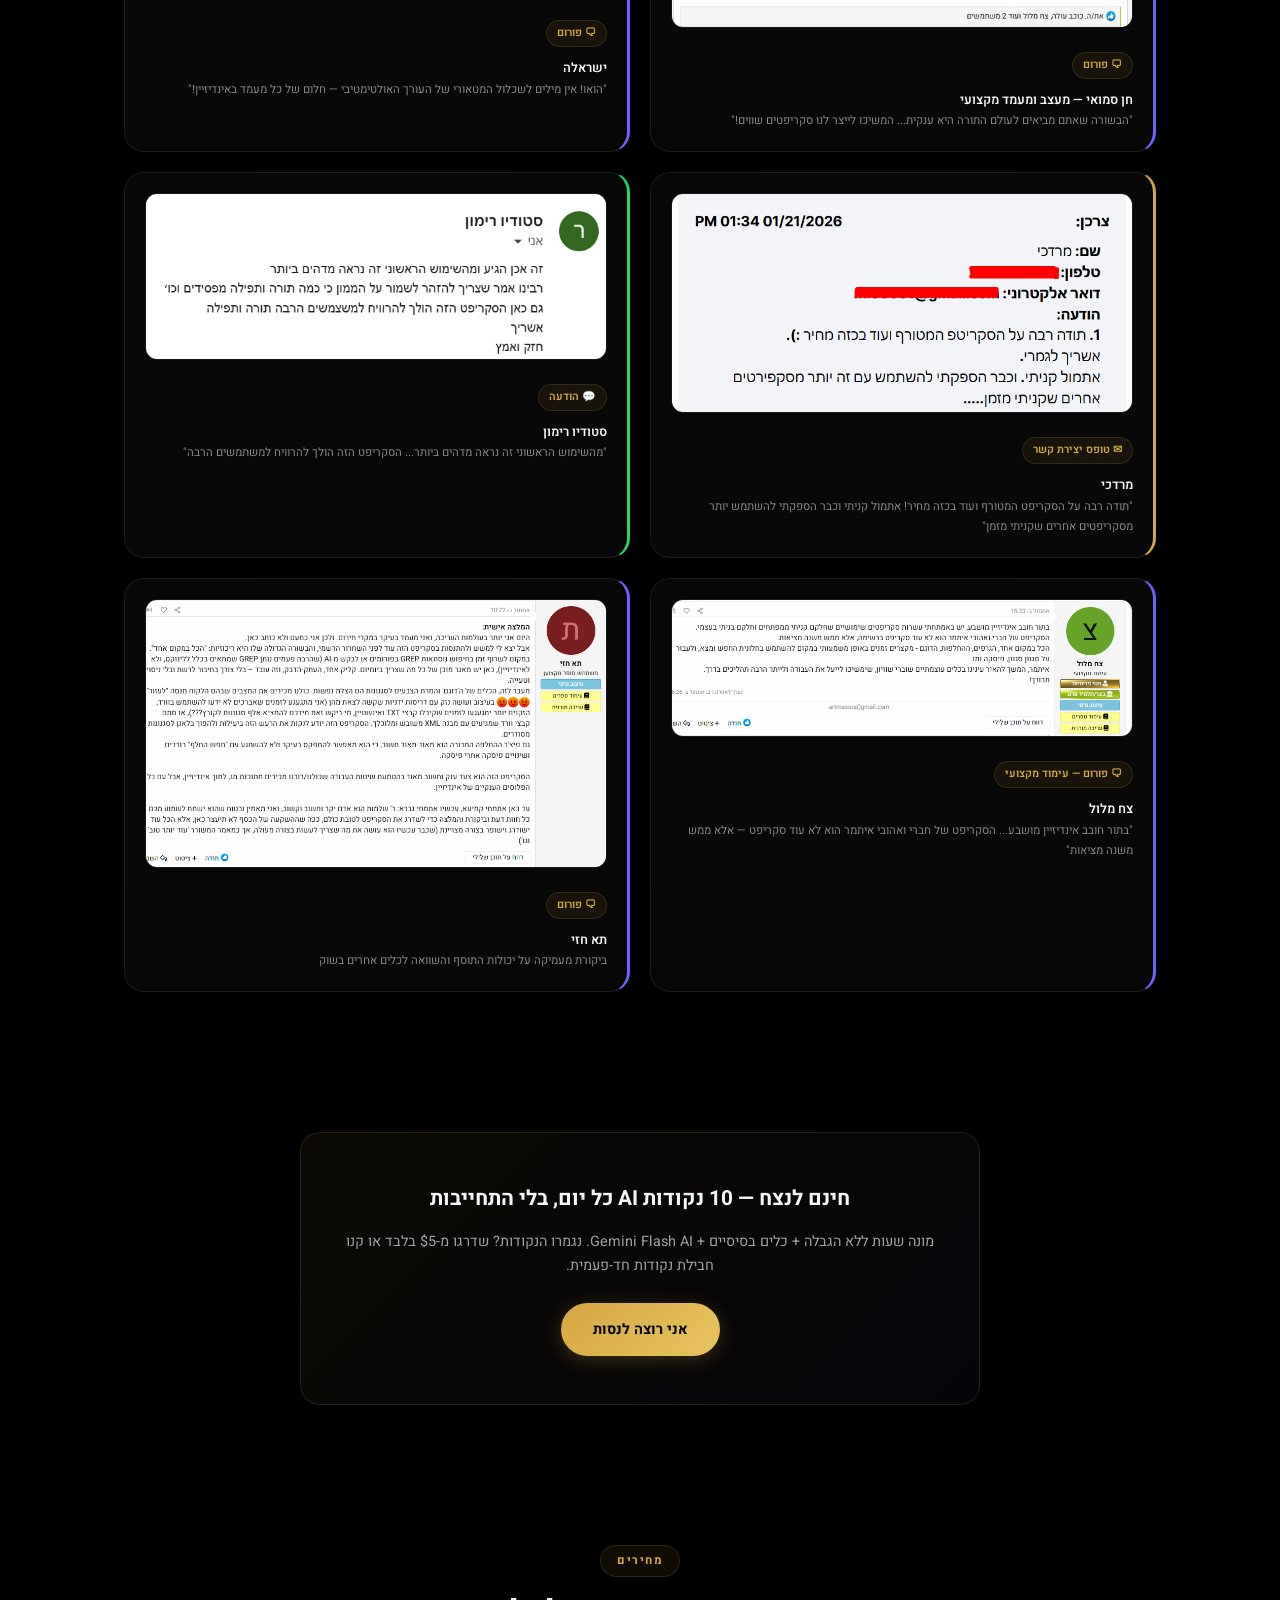
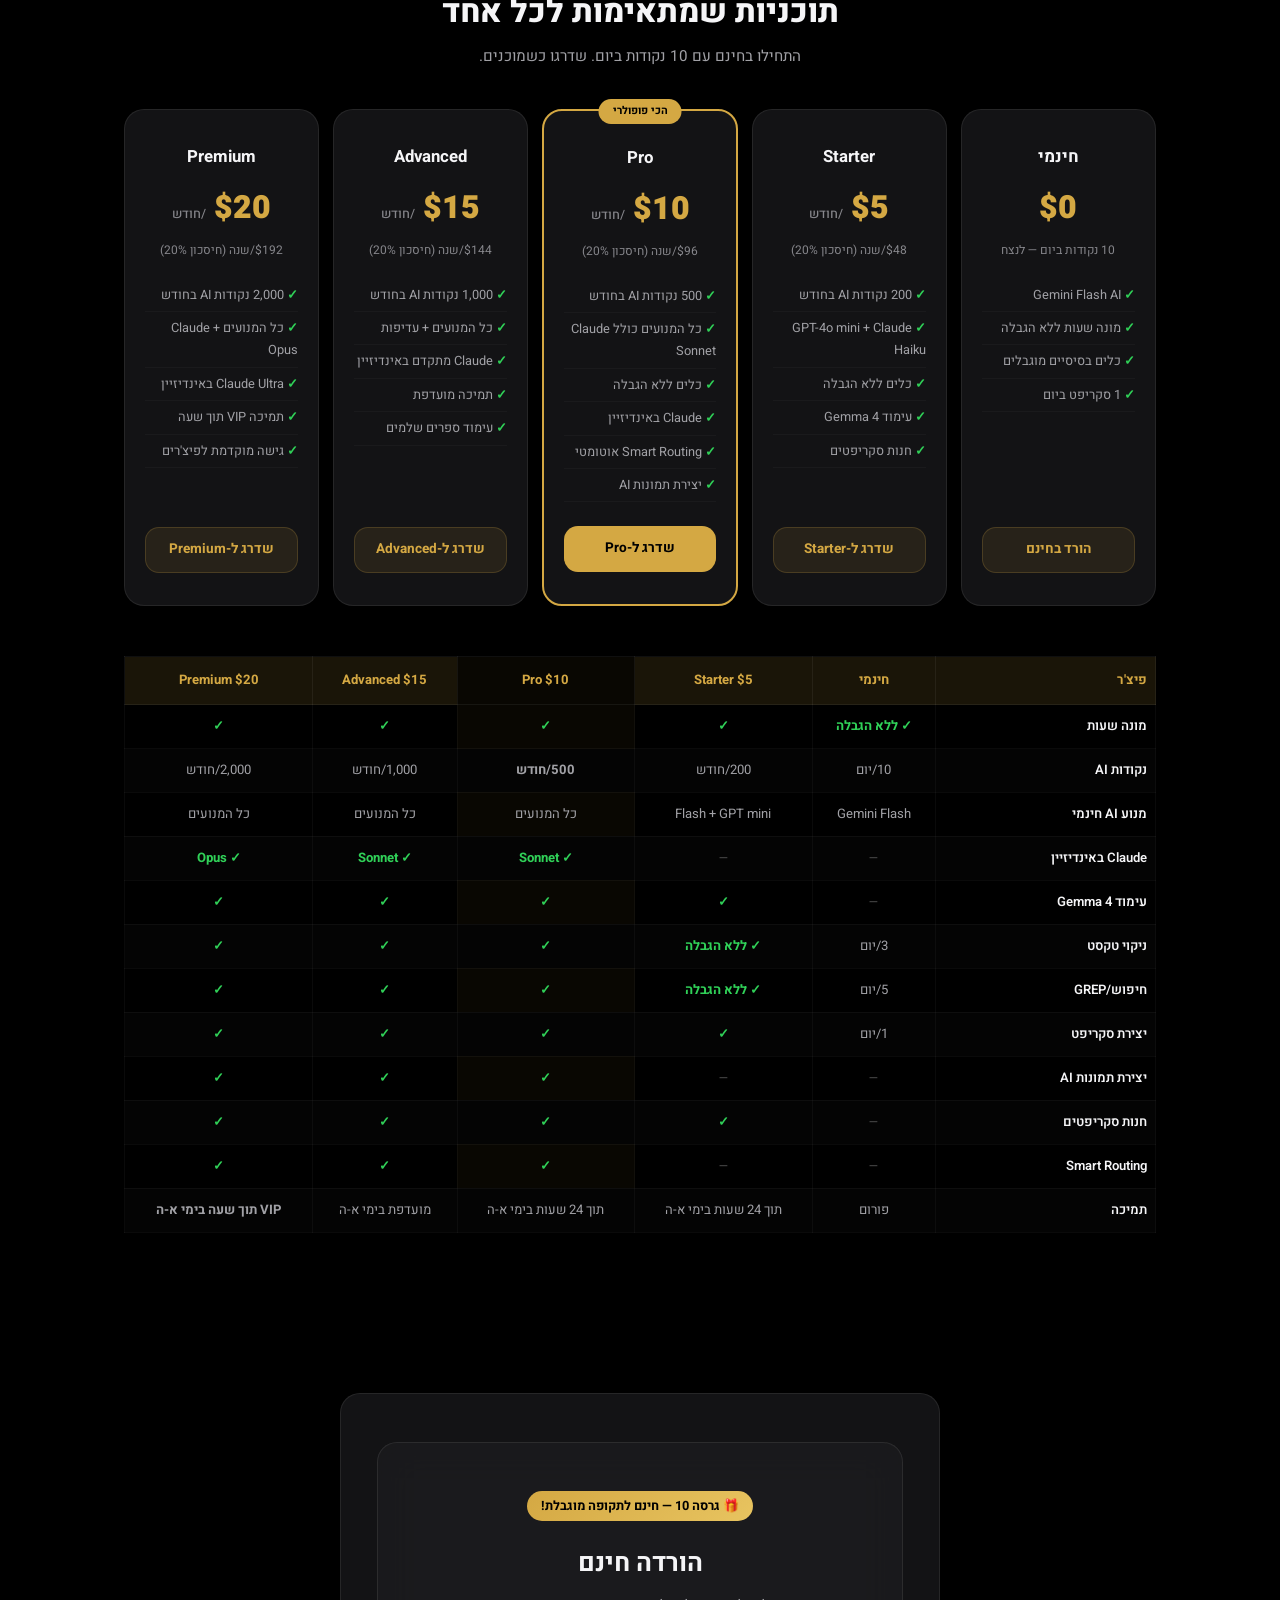
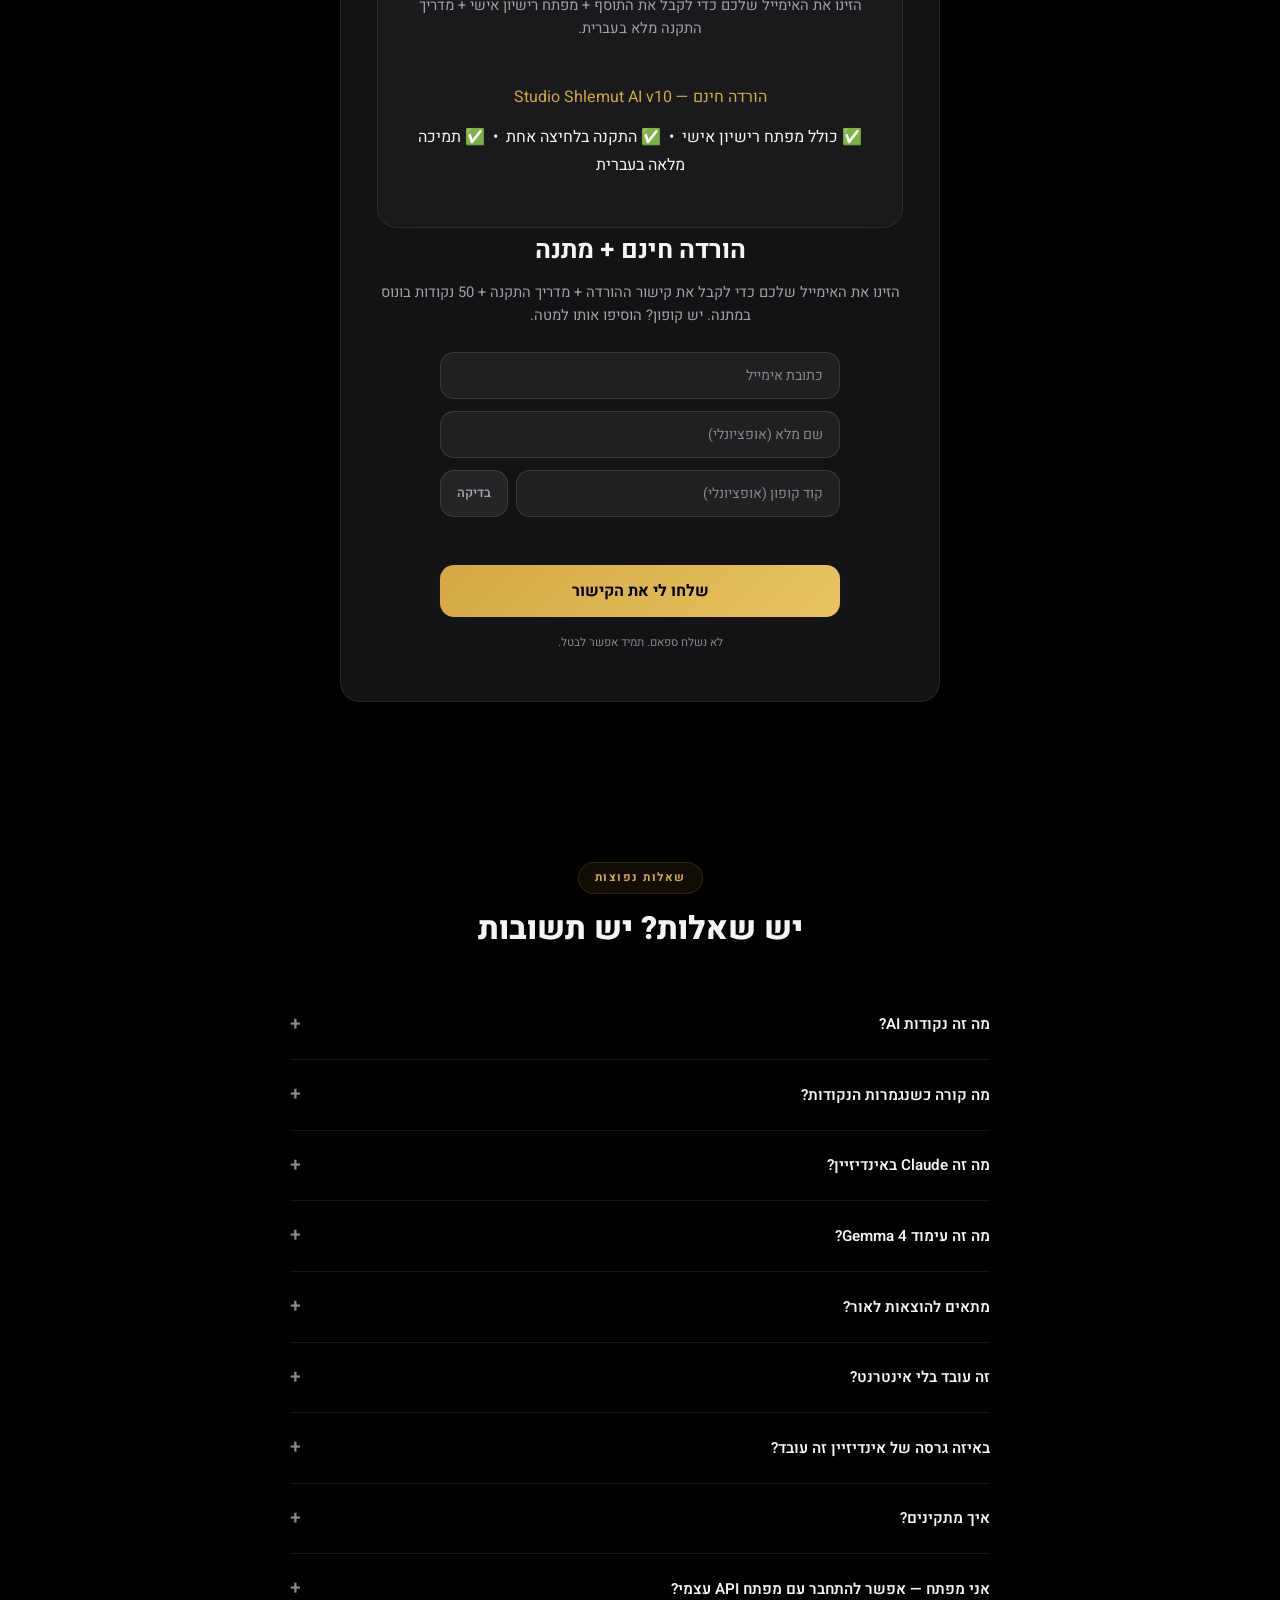
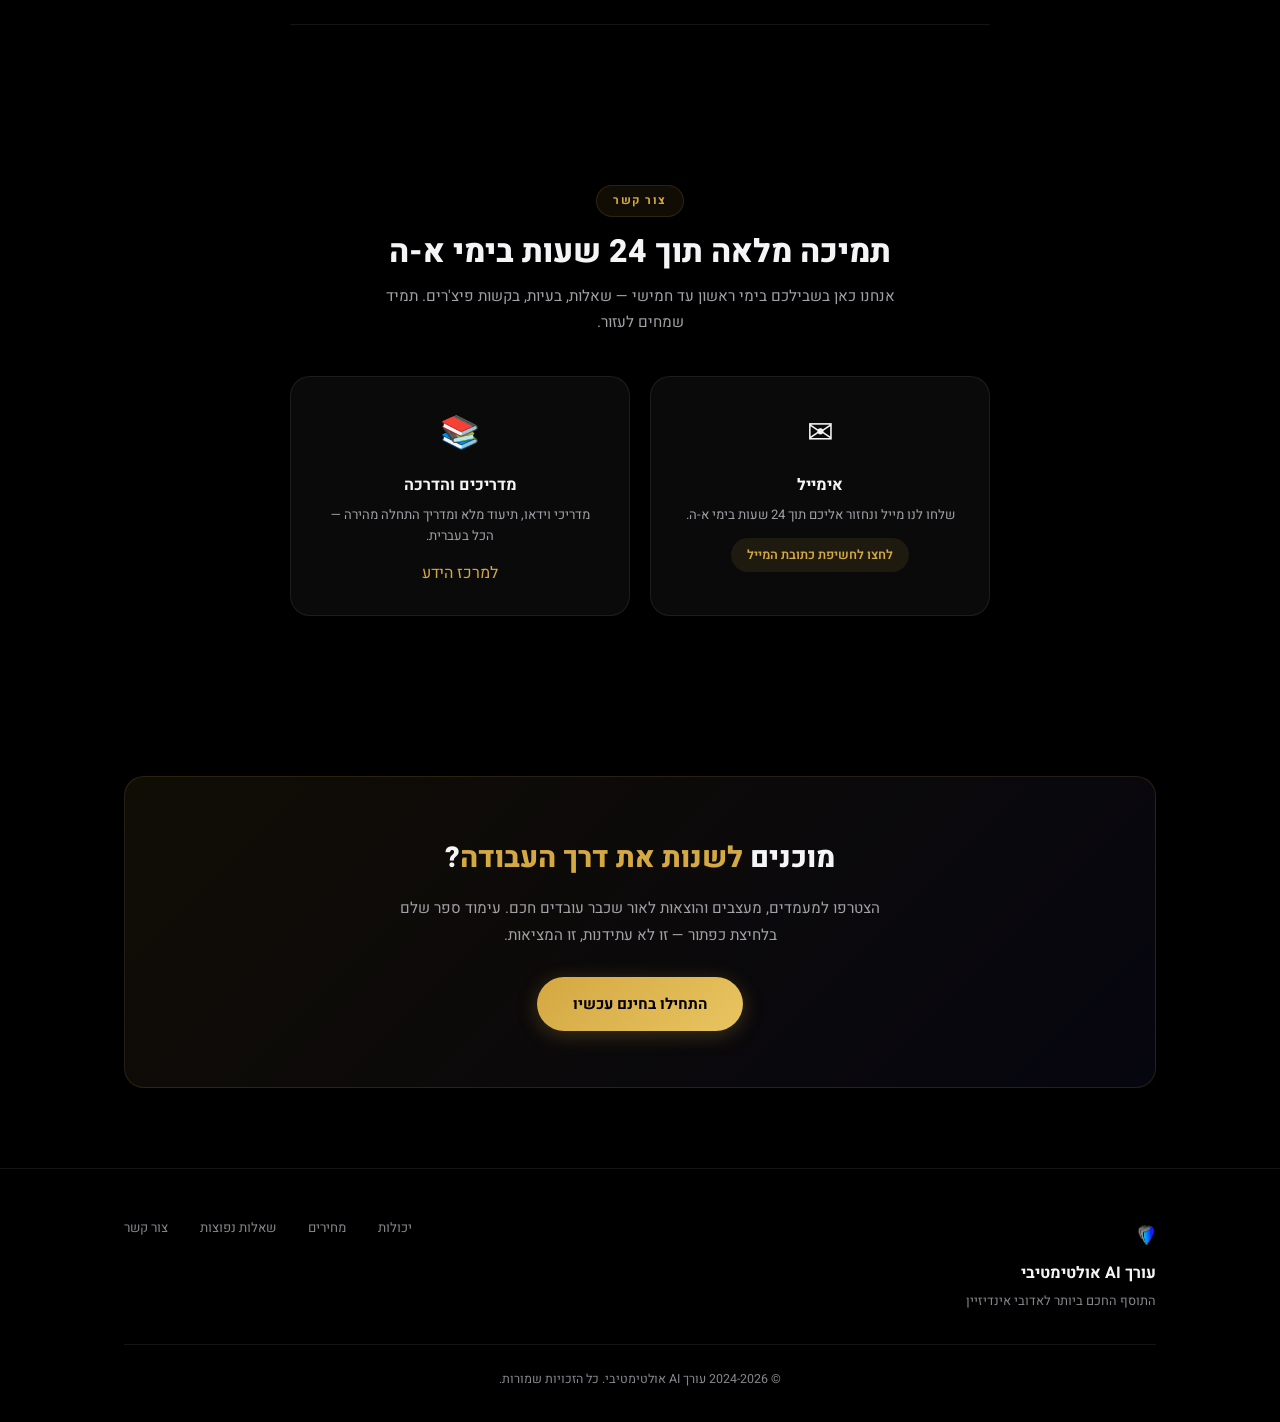
==== commit 75de2945: "Update index.html" ====
--- a/index.html
+++ b/index.html
@@ -506,7 +506,7 @@
       <div class="gift-badge">&#127873; גרסה 10 — חינם לתקופה מוגבלת!</div>
       <h2>הורדה חינם</h2>
       <p>הזינו את האימייל שלכם כדי לקבל את התוסף + מפתח רישיון אישי + מדריך התקנה מלא בעברית.</p>
-      <a href="https://ultimate-tools.lemonsqueezy.com/checkout/buy/e7fd713b-7978-434c-a64c-f8b7ab78469c" target="_blank" class="dl-btn" style="display:inline-block;text-align:center;text-decoration:none;margin-top:18px;">הורדה חינם — Studio Shlemut AI v10</a>
+      <a href="https://ultimate-tools.lemonsqueezy.com/checkout/buy/e7fd713b-7978-434c-a64c-f8b7ab78469c" class="dl-btn" style="display:inline-block;text-align:center;text-decoration:none;margin-top:18px;">הורדה חינם — Studio Shlemut AI v10</a>
       <div class="disclaimer" style="margin-top:12px;">✅ כולל מפתח רישיון אישי &nbsp;•&nbsp; ✅ התקנה בלחיצה אחת &nbsp;•&nbsp; ✅ תמיכה מלאה בעברית</div>
     </div>
       <h2>הורדה חינם + מתנה</h2>
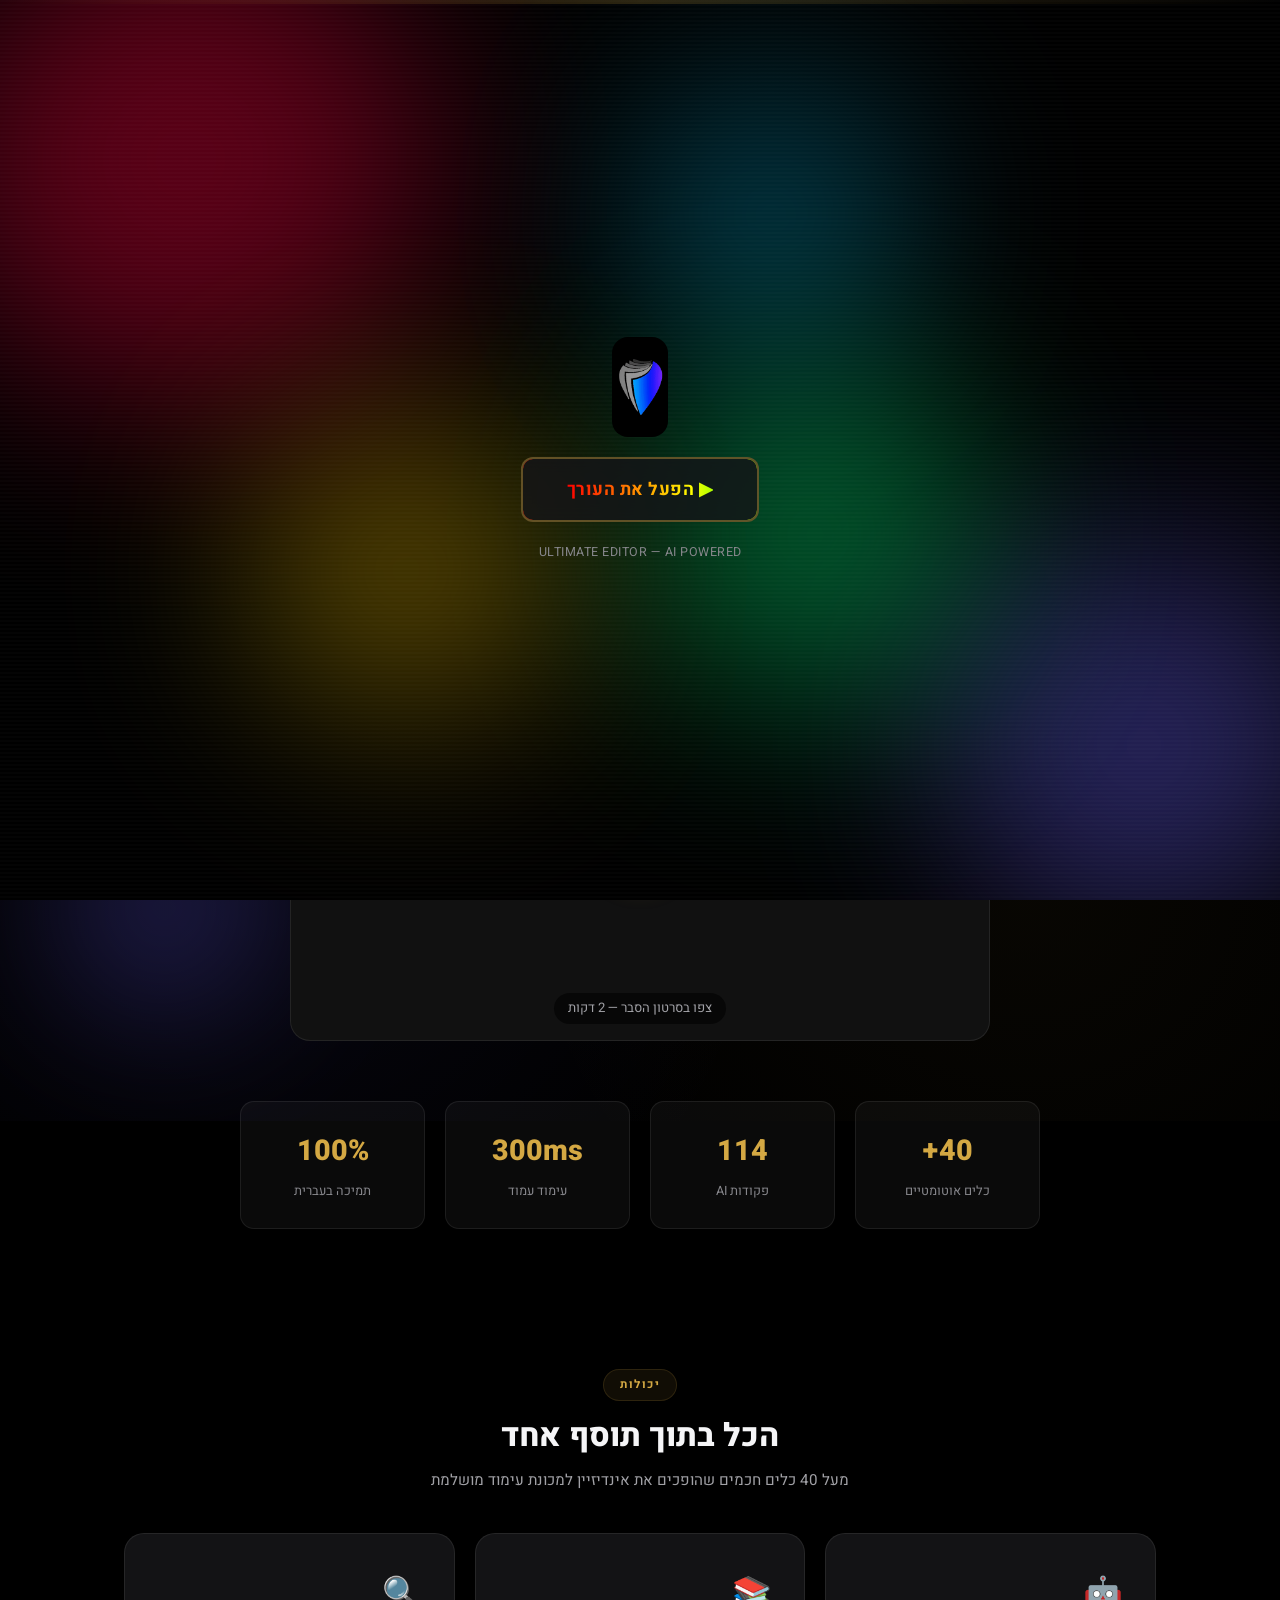
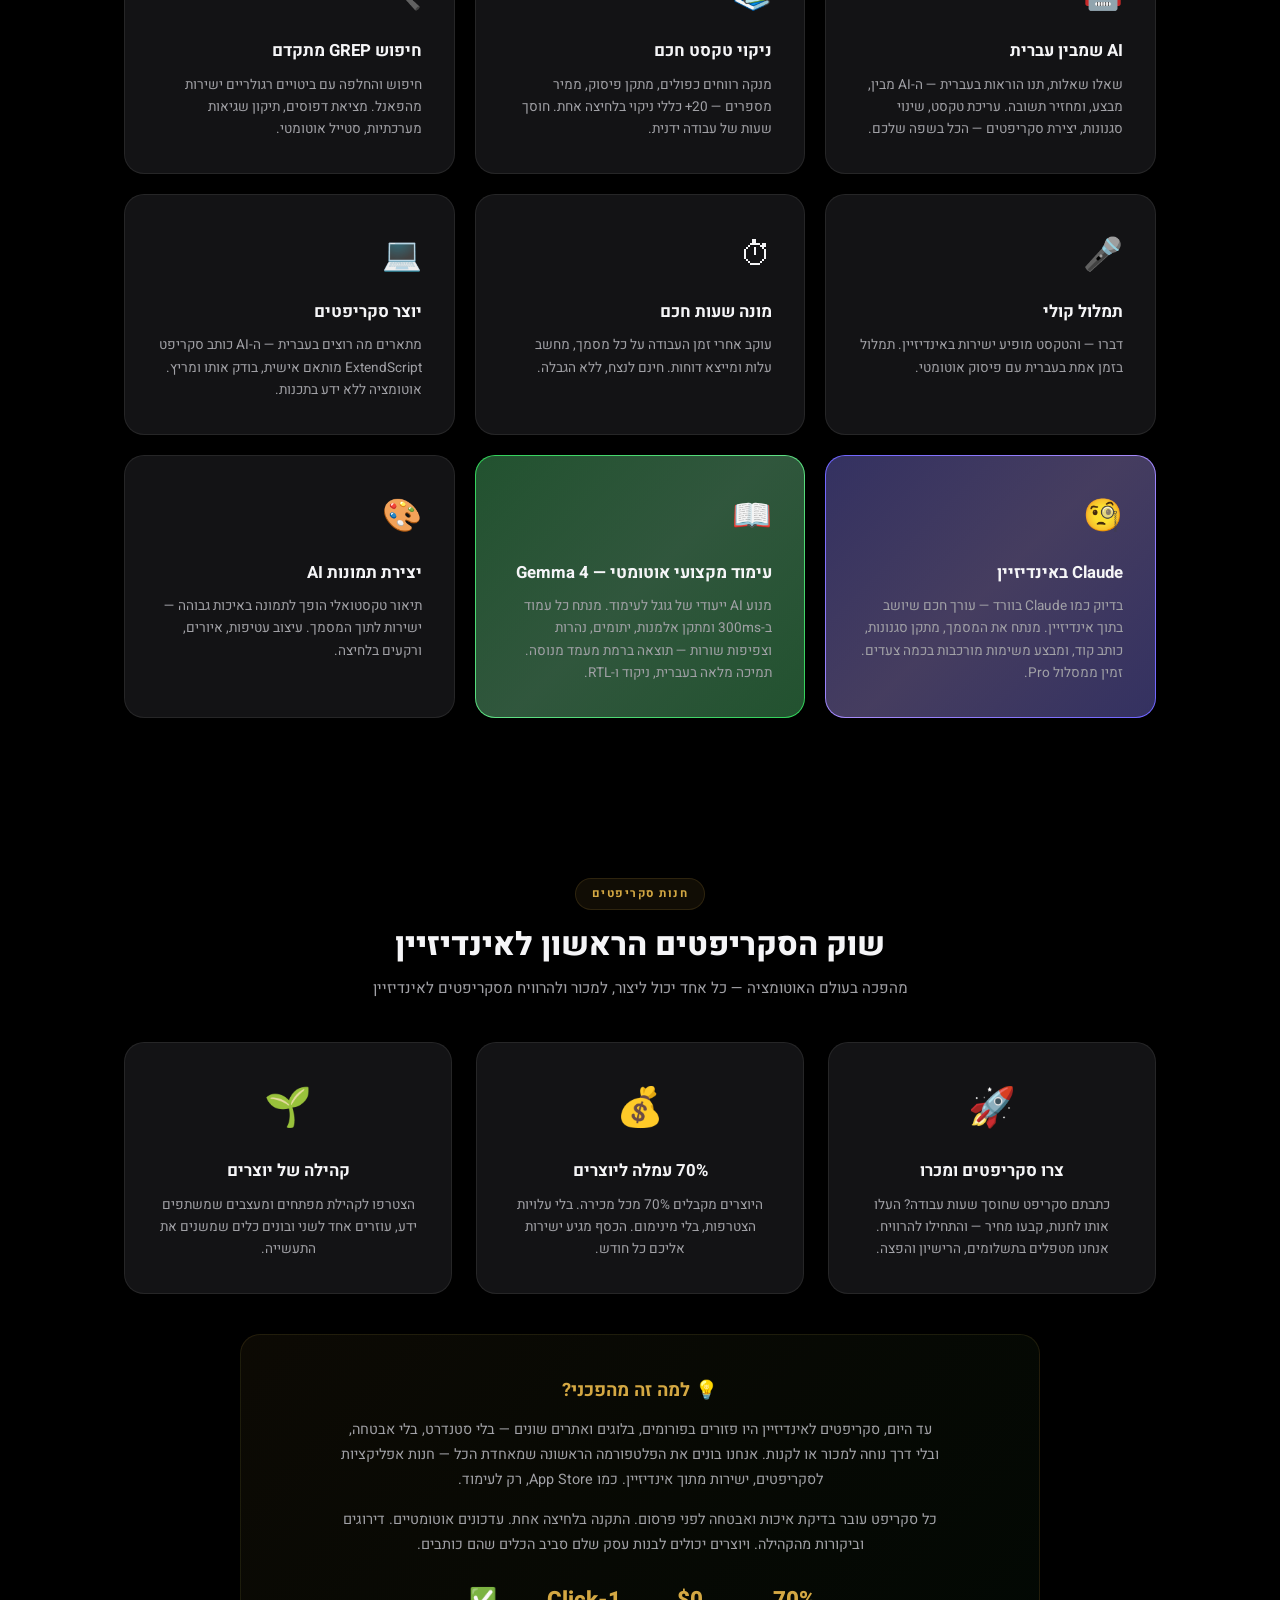
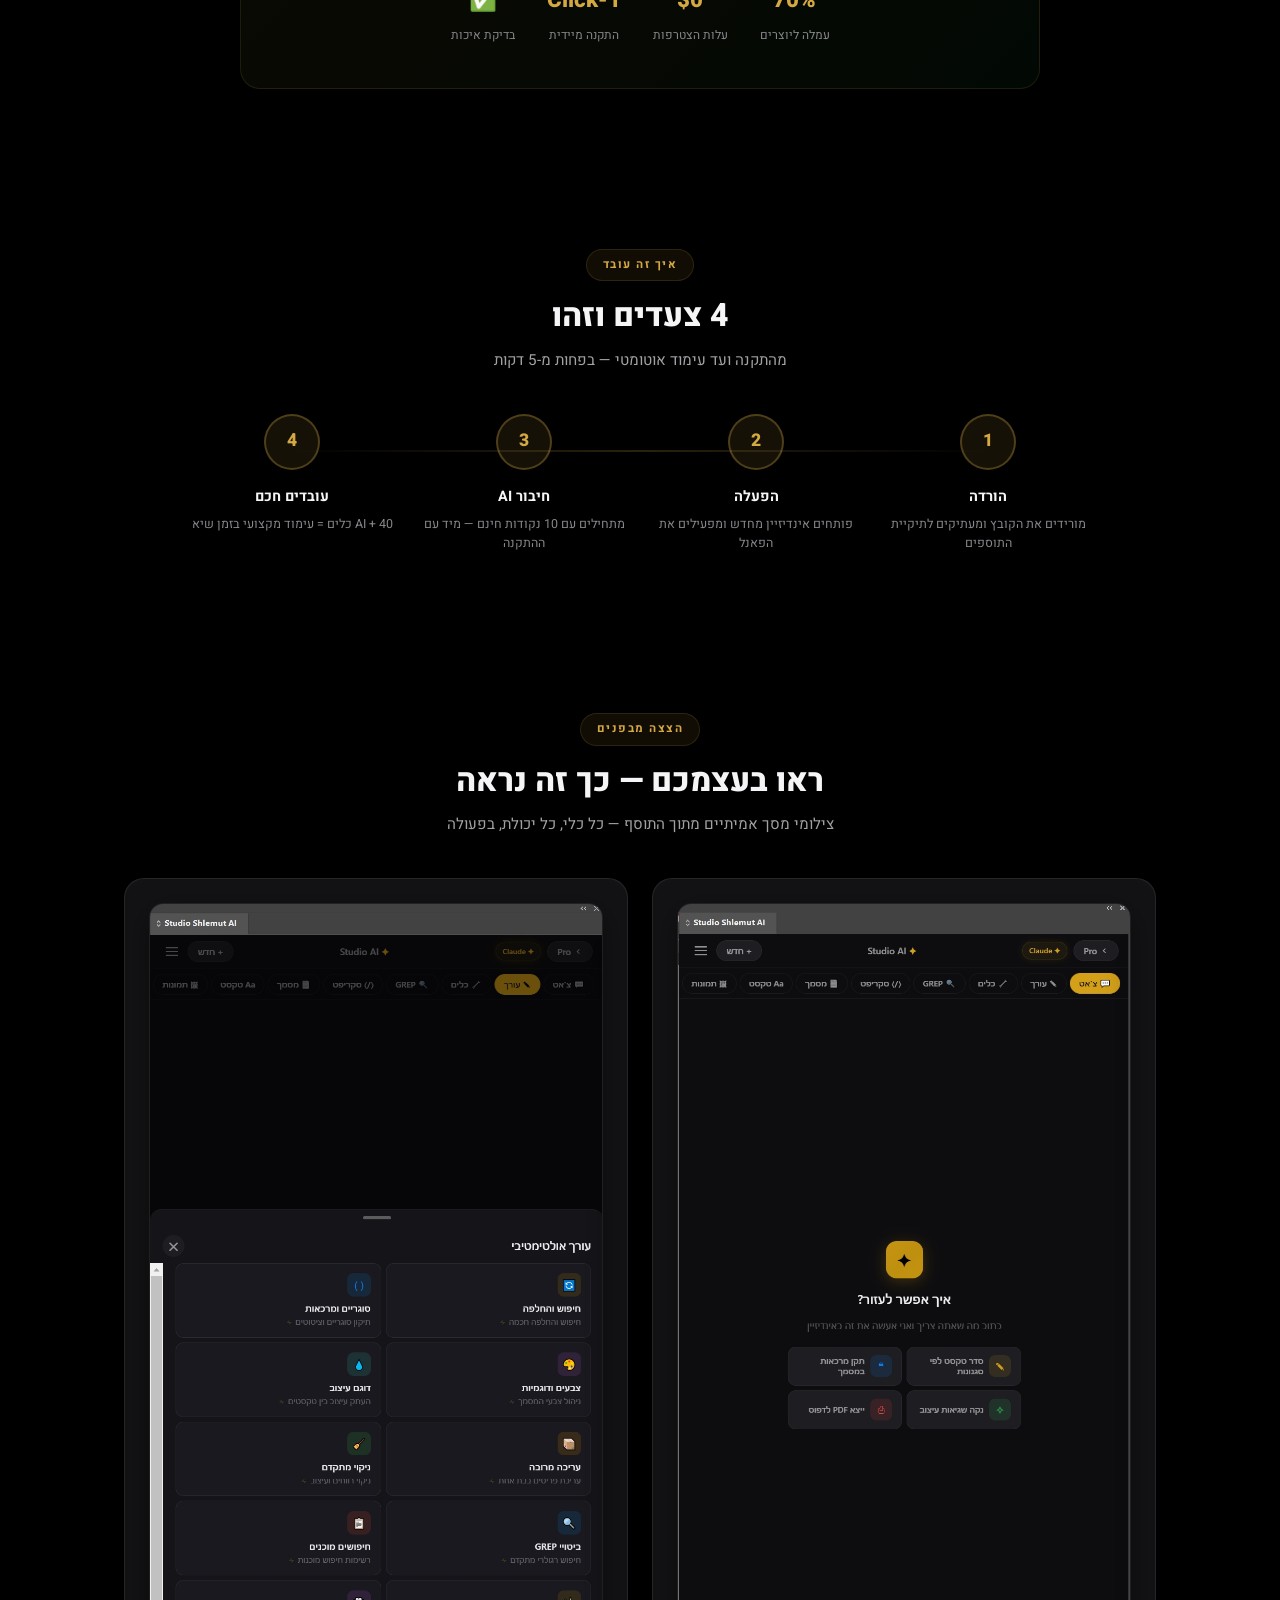
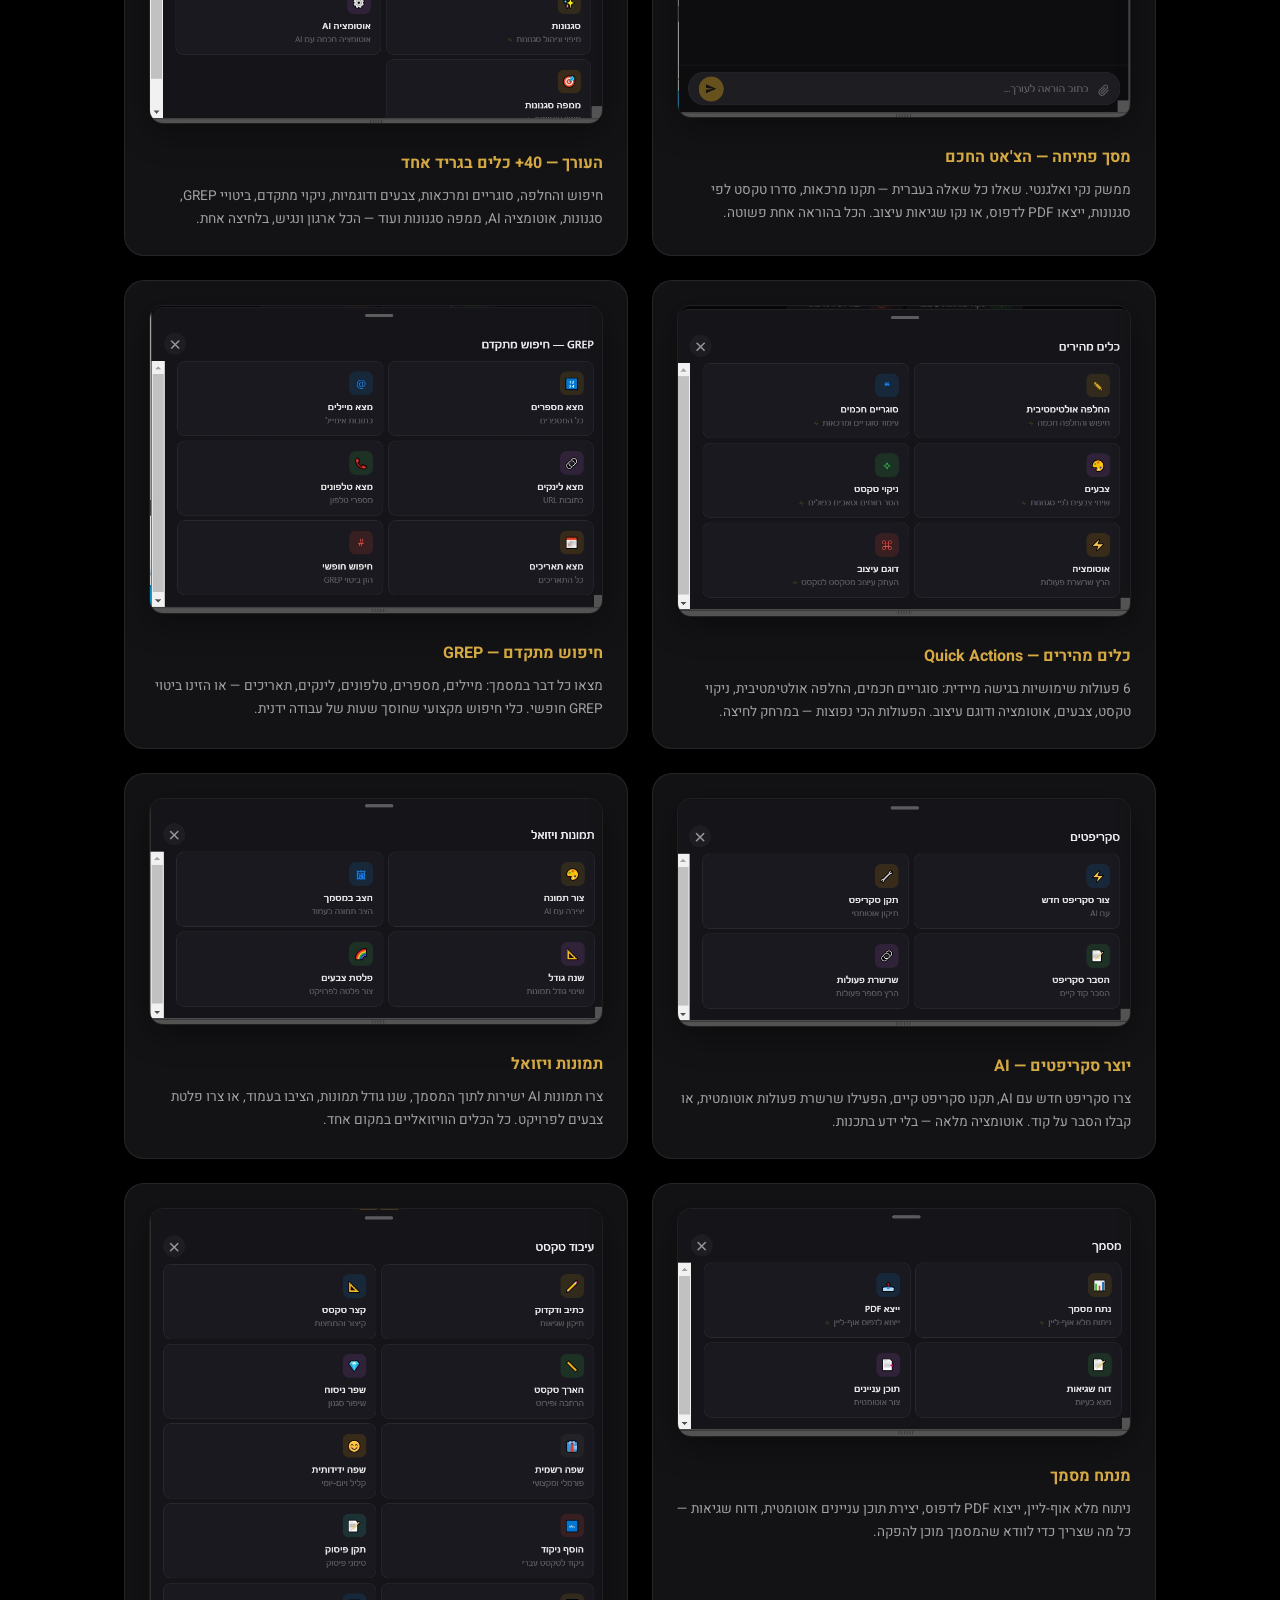
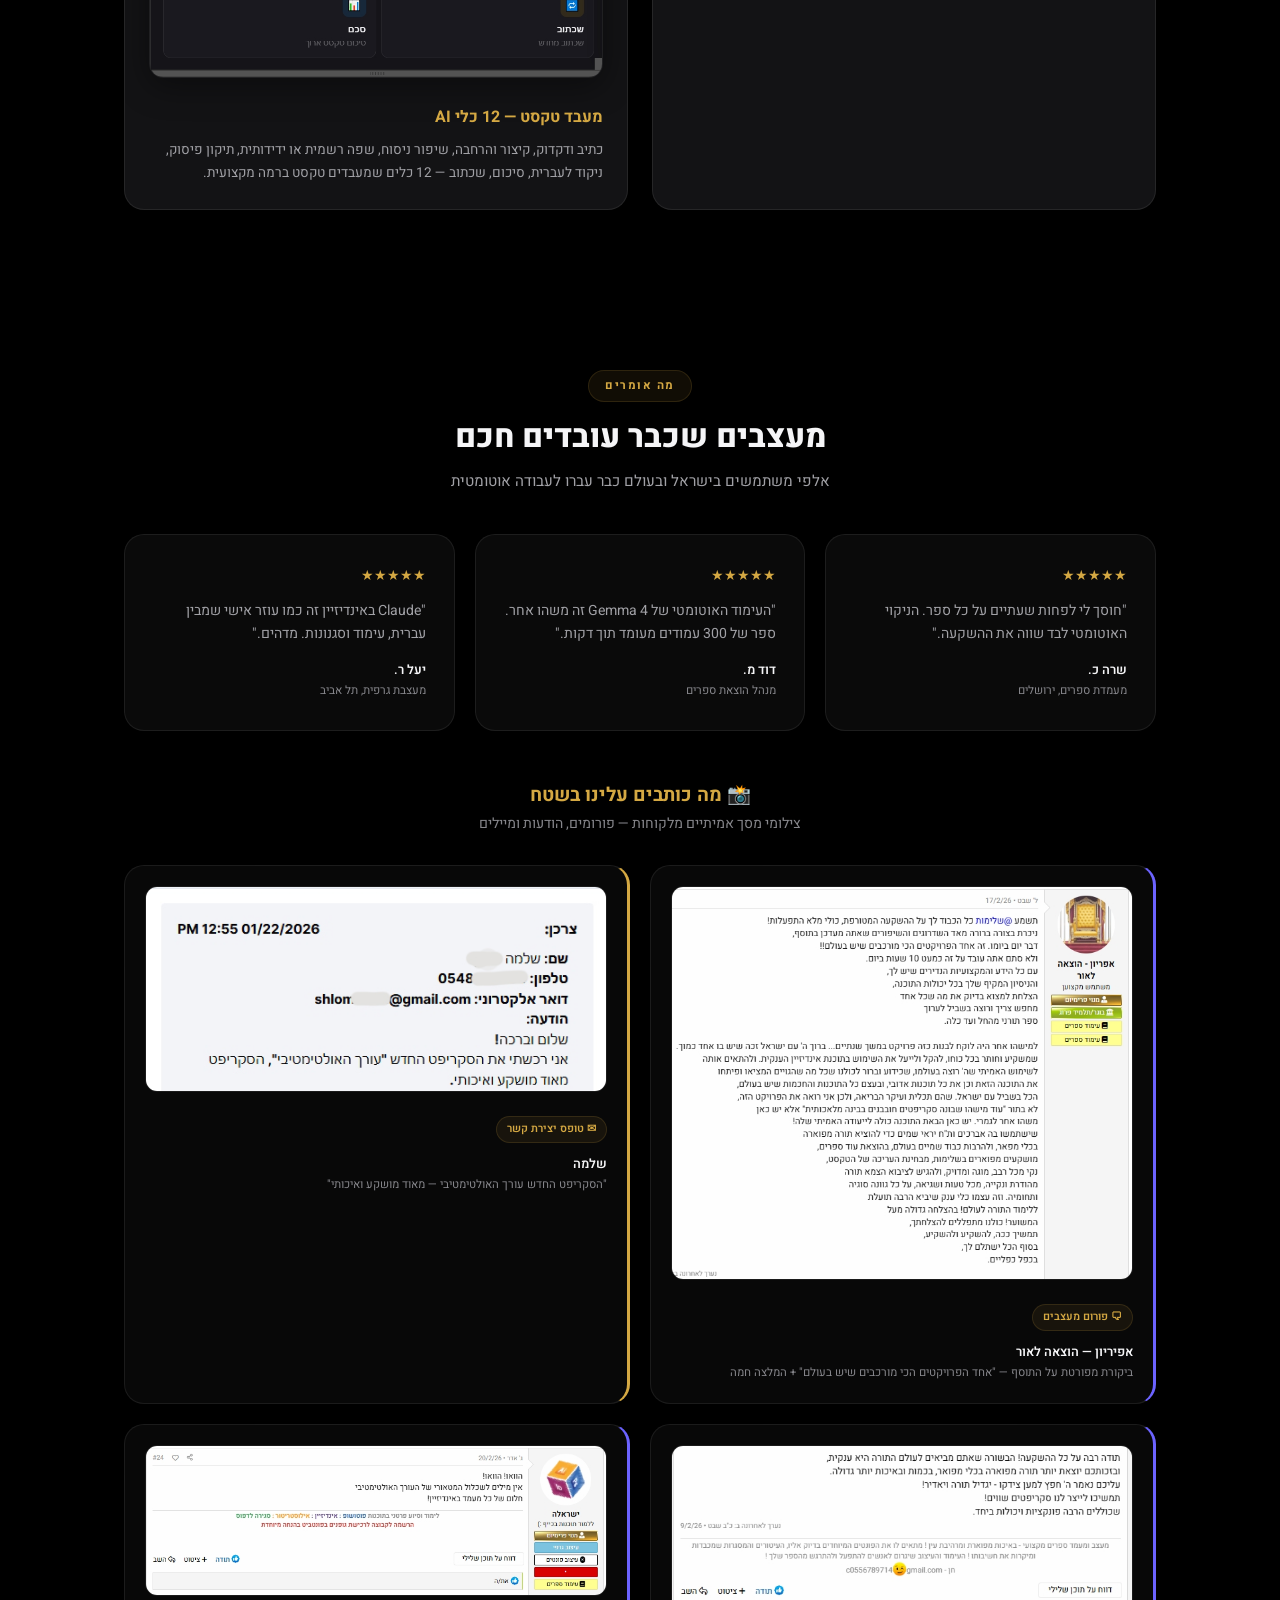
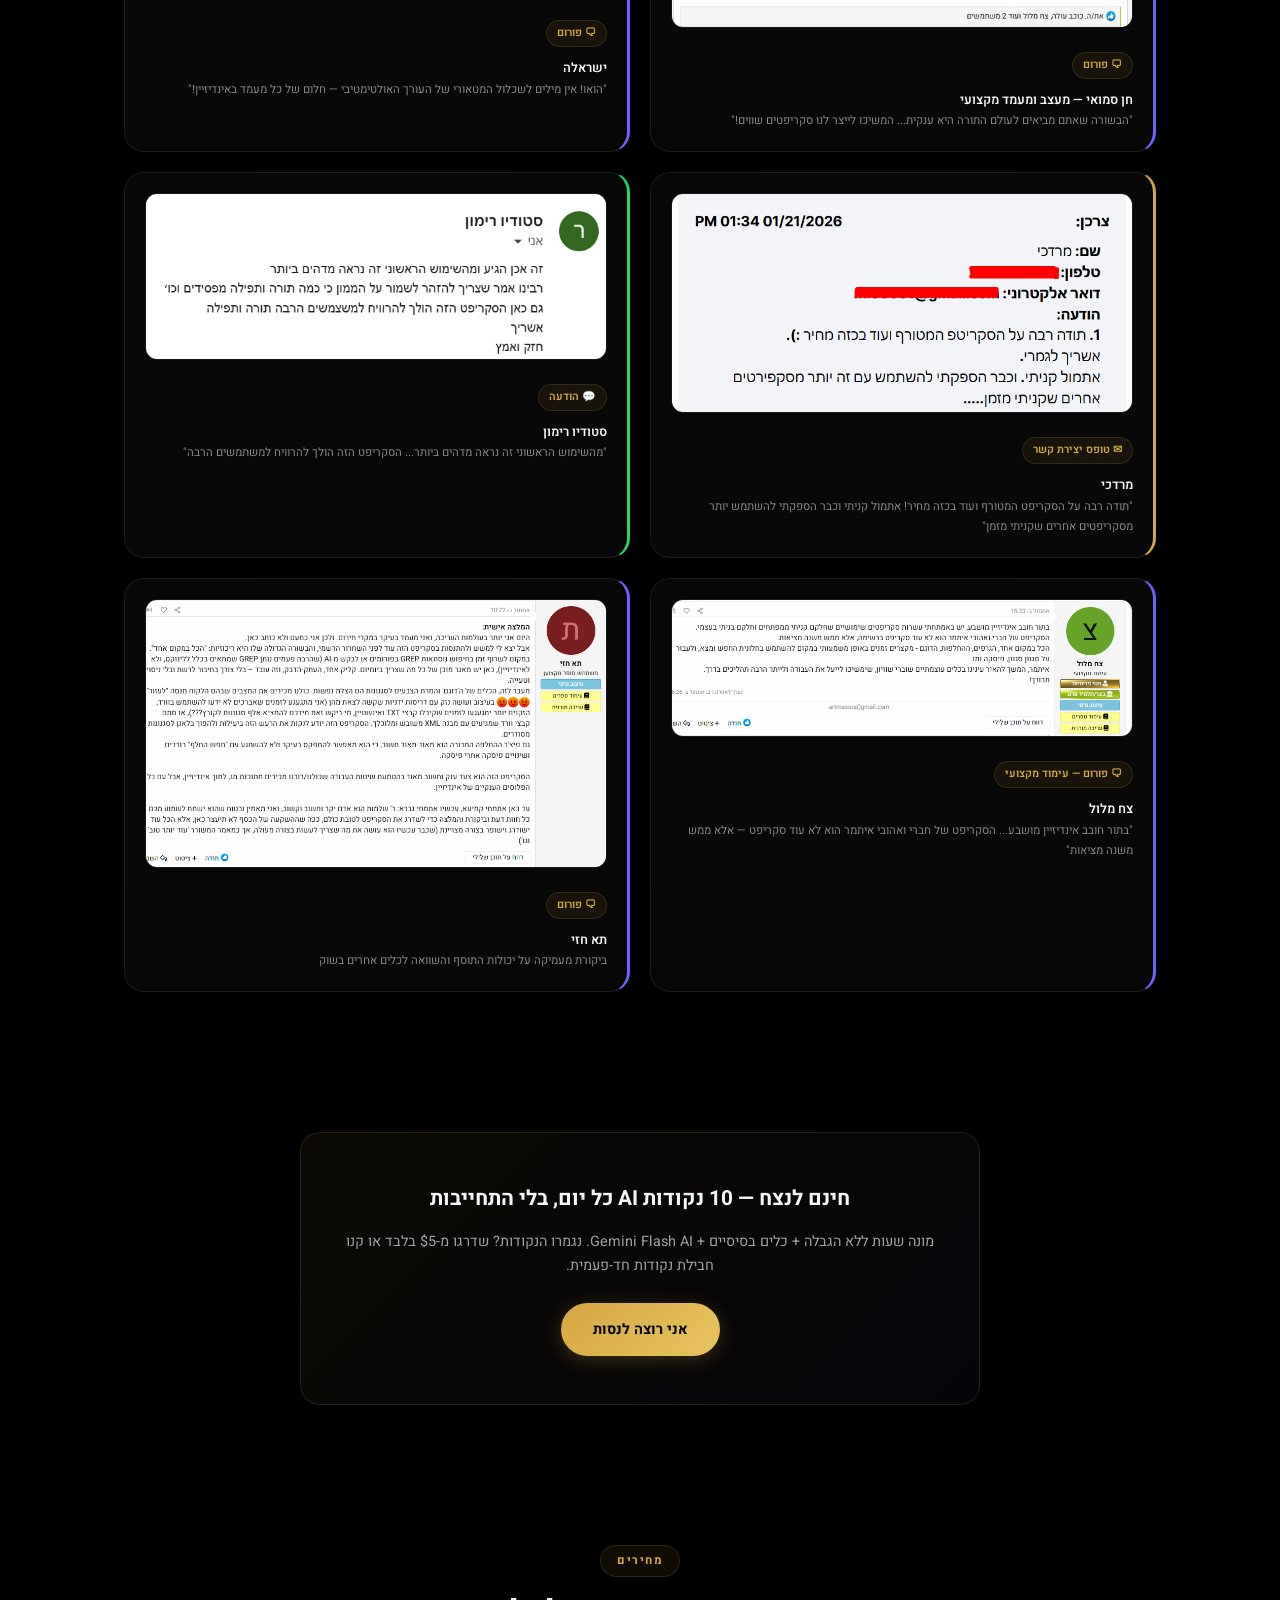
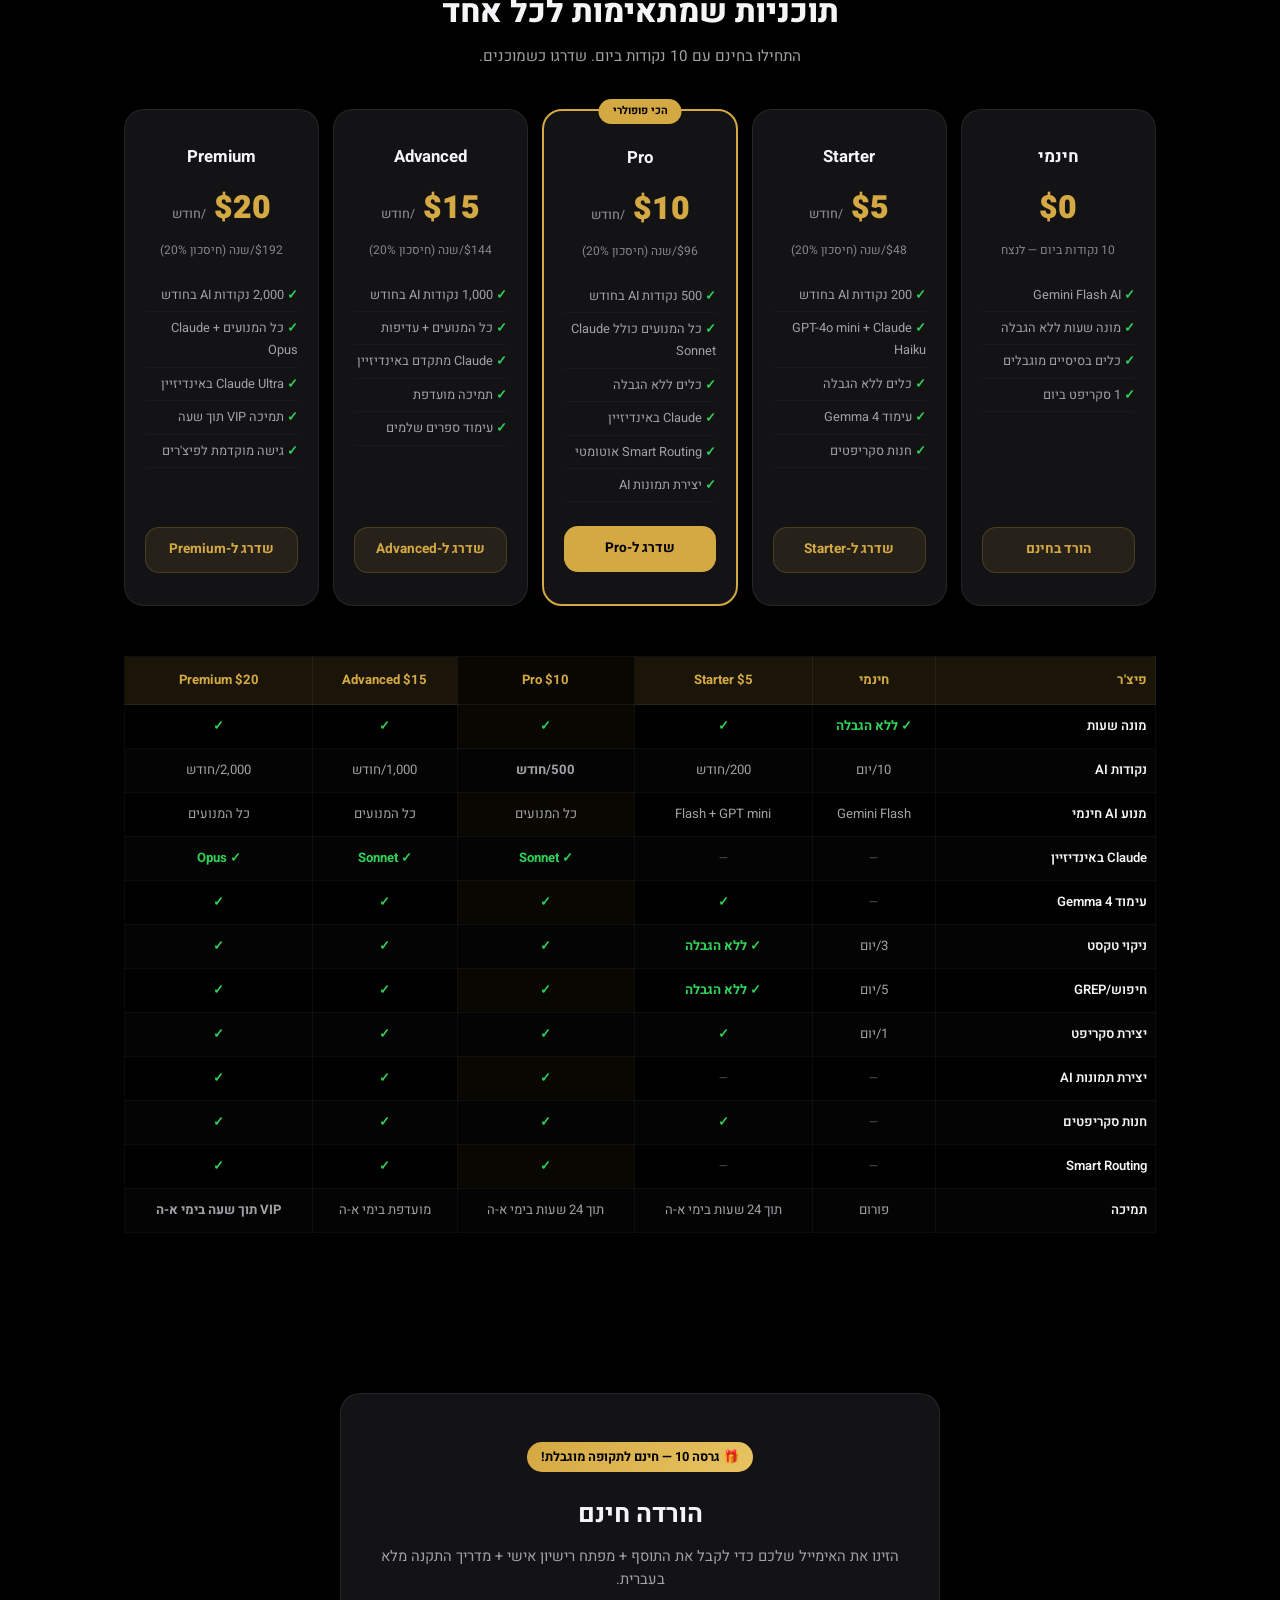
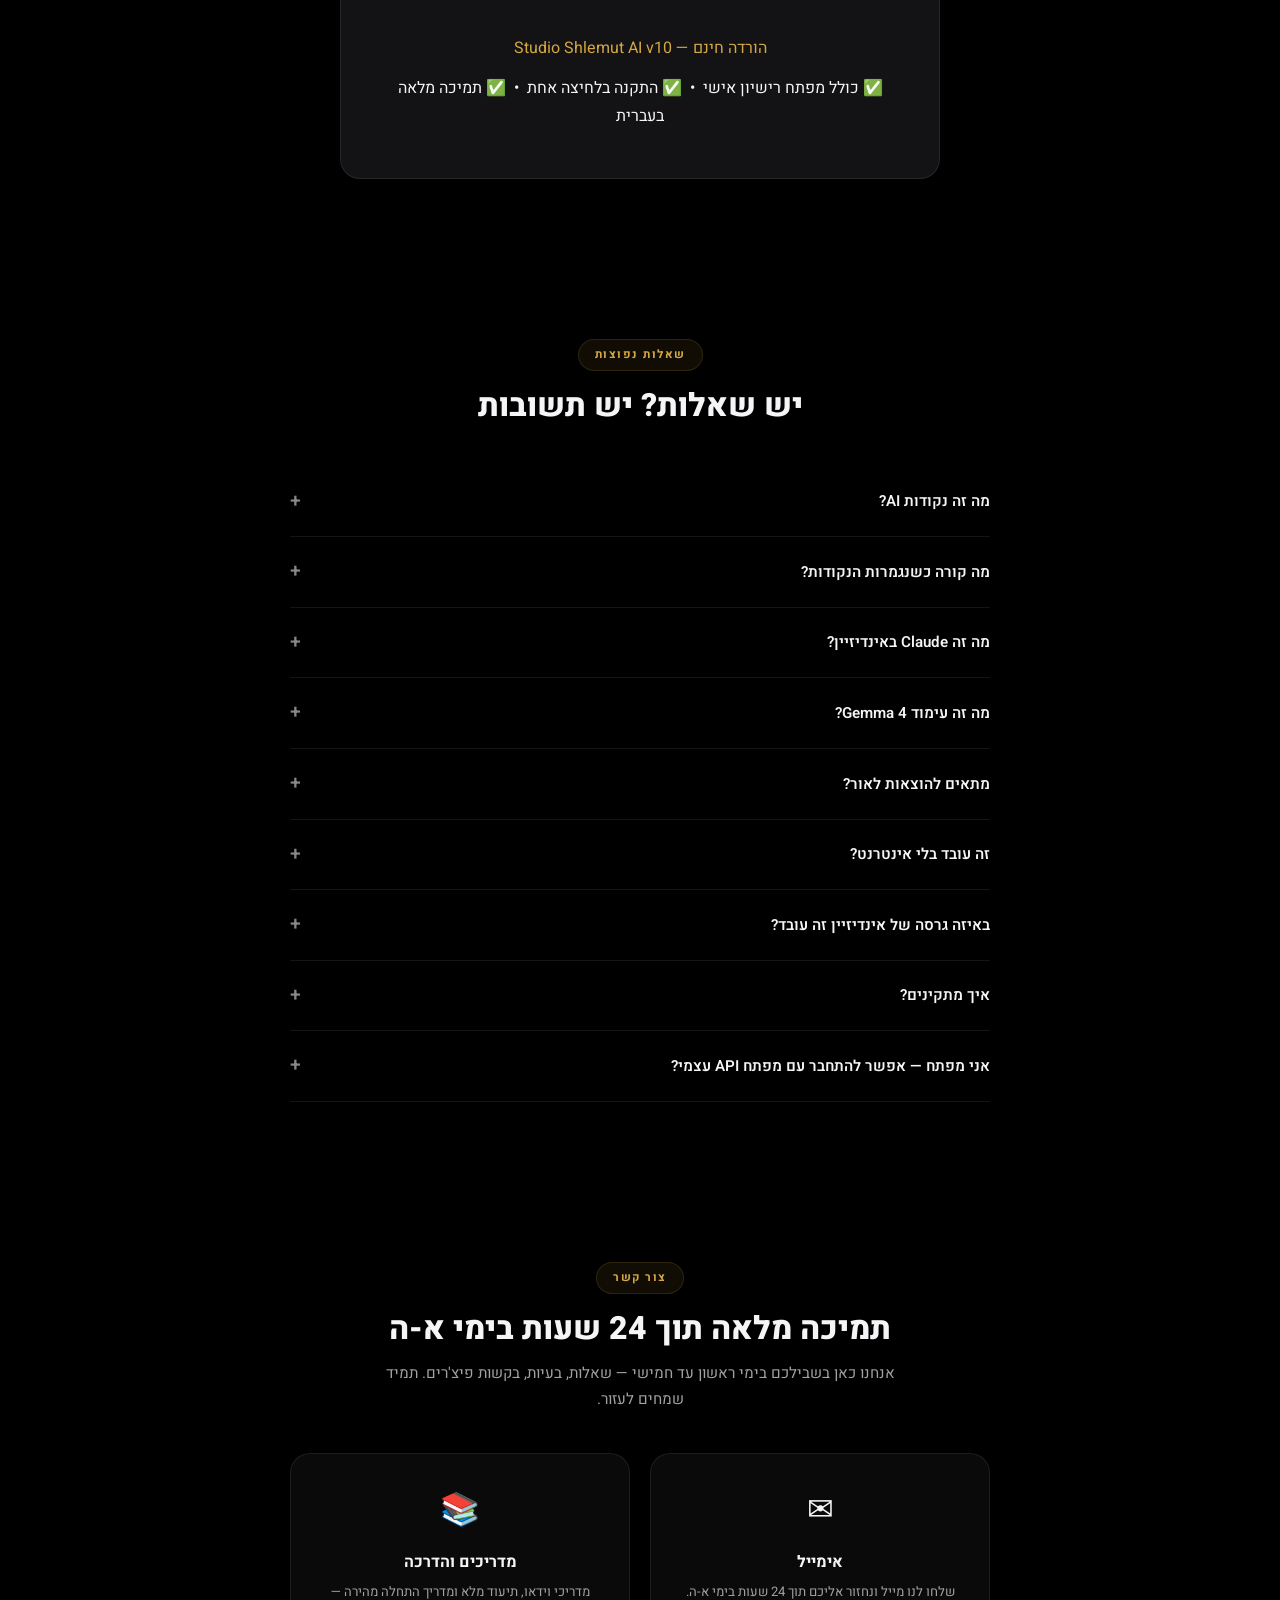
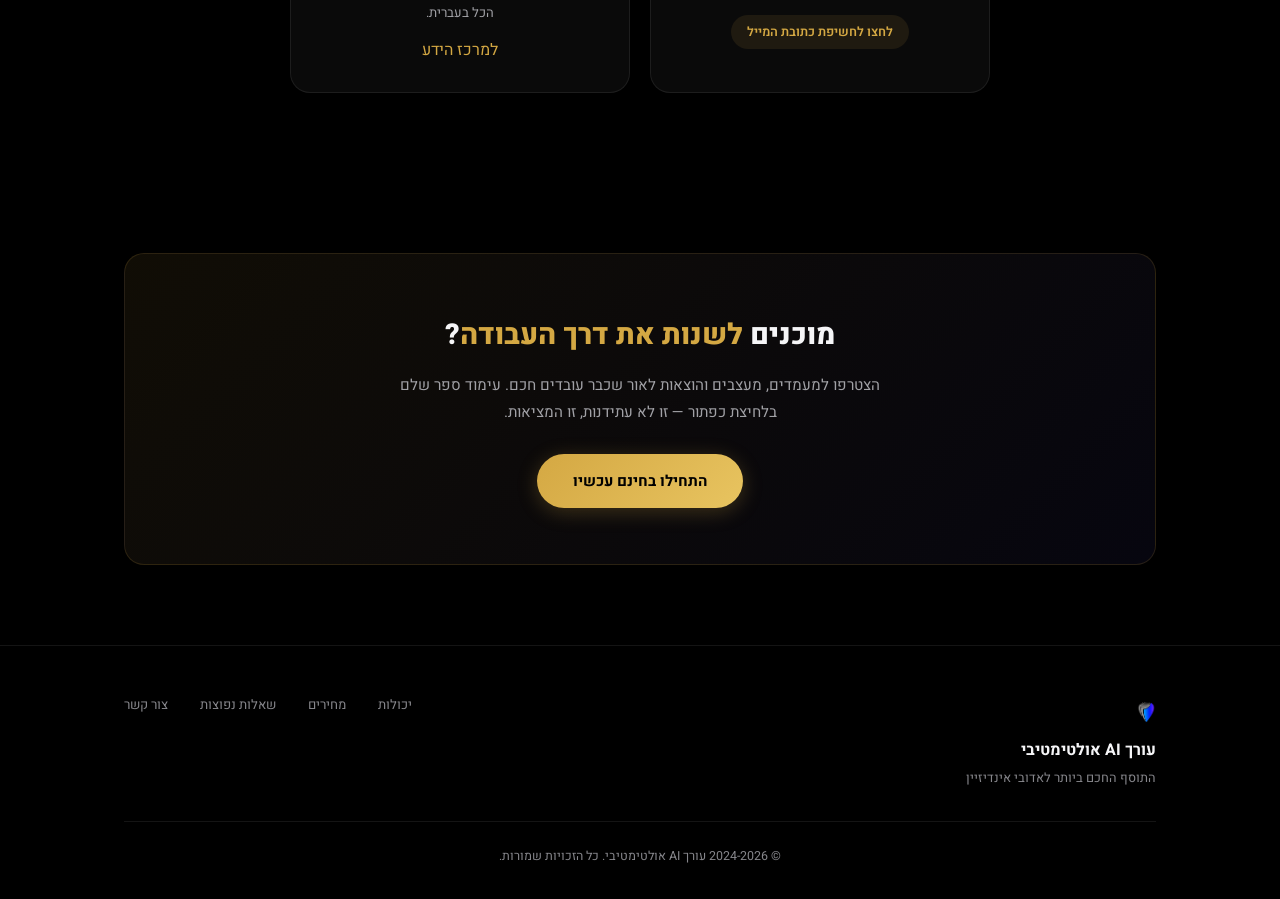
==== commit 0908af05: "Update index.html" ====
--- a/index.html
+++ b/index.html
@@ -12,7 +12,6 @@
 <link rel="stylesheet" href="css/style.css">
 </head>
 <body>
-
 <!-- Entry Splash -->
 <div class="entry-splash" id="entrySplash">
   <div class="fog-canvas">
@@ -29,23 +28,19 @@
     <div class="entry-subtitle">ULTIMATE EDITOR &mdash; AI POWERED</div>
   </div>
 </div>
-
 <!-- Background Music -->
 <audio id="bgMusic" loop preload="auto">
   <source src="assets/audio/bg-music.mp3" type="audio/mpeg">
 </audio>
-
 <!-- Music Player (floating) -->
 <div class="music-player" id="musicPlayer">
   <button onclick="toggleMusic()" id="musicToggle" title="השתק/הפעל">&#127925;</button>
   <input type="range" id="musicVol" min="0" max="100" value="20" oninput="setVolume(this.value)">
   <span class="vol-label" id="volLabel">20%</span>
 </div>
-
 <!-- Custom Cursor -->
 <div class="cursor-dot"></div>
 <div class="cursor-ring"></div>
-
 <!-- ── Navigation ── -->
 <nav class="nav">
   <div class="nav-inner">
@@ -61,7 +56,6 @@
     </div>
   </div>
 </nav>
-
 <!-- ── Hero ── -->
 <section class="hero">
   <div class="hero-bg">
@@ -97,7 +91,6 @@
     </div>
   </div>
 </section>
-
 <!-- ── Stats ── -->
 <section class="stats">
   <div class="container">
@@ -109,7 +102,6 @@
     </div>
   </div>
 </section>
-
 <!-- ── Features ── -->
 <section class="features" id="features">
   <div class="container">
@@ -167,7 +159,6 @@
     </div>
   </div>
 </section>
-
 <!-- ── Script Marketplace ── -->
 <section class="marketplace" id="marketplace">
   <div class="container">
@@ -207,7 +198,6 @@
     </div>
   </div>
 </section>
-
 <!-- ── How it Works ── -->
 <section class="how" id="how">
   <div class="container">
@@ -240,7 +230,6 @@
     </div>
   </div>
 </section>
-
 <!-- ── Feature Screenshots Gallery ── -->
 <section class="screenshots-gallery" id="gallery">
   <div class="container">
@@ -293,7 +282,6 @@
     </div>
   </div>
 </section>
-
 <!-- ── Testimonials ── -->
 <section class="testimonials">
   <div class="container">
@@ -322,7 +310,6 @@
         <div class="role">מעצבת גרפית, תל אביב</div>
       </div>
     </div>
-
     <!-- Real Customer Screenshots -->
     <h3 style="text-align:center;margin-top:48px;font-size:1.2rem;font-weight:700;color:var(--gold);">&#128248; מה כותבים עלינו בשטח</h3>
     <p style="text-align:center;color:var(--muted);font-size:.88rem;margin-bottom:28px;">צילומי מסך אמיתיים מלקוחות — פורומים, הודעות ומיילים</p>
@@ -378,7 +365,6 @@
     </div>
   </div>
 </section>
-
 <!-- ── Free Trial ── -->
 <section class="trial">
   <div class="container">
@@ -389,7 +375,6 @@
     </div>
   </div>
 </section>
-
 <!-- ── Pricing ── -->
 <section class="pricing" id="pricing">
   <div class="container">
@@ -465,7 +450,6 @@
         <a href="#" class="btn">שדרג ל-Premium</a>
       </div>
     </div>
-
     <!-- Comparison Table -->
     <div class="compare-table">
       <table>
@@ -497,35 +481,18 @@
     </div>
   </div>
 </section>
-
 <!-- ── Download / Registration ── -->
 <section class="download-section" id="download">
   <div class="container">
     <div class="download-box">
-      <div class="download-box">
       <div class="gift-badge">&#127873; גרסה 10 — חינם לתקופה מוגבלת!</div>
       <h2>הורדה חינם</h2>
       <p>הזינו את האימייל שלכם כדי לקבל את התוסף + מפתח רישיון אישי + מדריך התקנה מלא בעברית.</p>
       <a href="https://ultimate-tools.lemonsqueezy.com/checkout/buy/e7fd713b-7978-434c-a64c-f8b7ab78469c" class="dl-btn" style="display:inline-block;text-align:center;text-decoration:none;margin-top:18px;">הורדה חינם — Studio Shlemut AI v10</a>
       <div class="disclaimer" style="margin-top:12px;">✅ כולל מפתח רישיון אישי &nbsp;•&nbsp; ✅ התקנה בלחיצה אחת &nbsp;•&nbsp; ✅ תמיכה מלאה בעברית</div>
     </div>
-      <h2>הורדה חינם + מתנה</h2>
-      <p>הזינו את האימייל שלכם כדי לקבל את קישור ההורדה + מדריך התקנה + 50 נקודות בונוס במתנה. יש קופון? הוסיפו אותו למטה.</p>
-      <form class="dl-form" onsubmit="return handleDownload(event)">
-        <input type="email" id="dl-email" placeholder="כתובת אימייל" required>
-        <input type="text" id="dl-name" placeholder="שם מלא (אופציונלי)">
-        <div class="coupon-row">
-          <input type="text" id="dl-coupon" placeholder="קוד קופון (אופציונלי)">
-          <button type="button" onclick="validateCoupon()">בדיקה</button>
-        </div>
-        <div class="coupon-msg" id="coupon-msg"></div>
-        <button type="submit" class="dl-btn">שלחו לי את הקישור</button>
-        <div class="disclaimer">לא נשלח ספאם. תמיד אפשר לבטל.</div>
-      </form>
-    </div>
-  </div>
-</section>
-
+  </div>
+</section>
 <!-- ── FAQ ── -->
 <section class="faq" id="faq">
   <div class="container">
@@ -573,7 +540,6 @@
     </div>
   </div>
 </section>
-
 <!-- ── Contact / Support ── -->
 <section class="contact" id="contact">
   <div class="container">
@@ -598,7 +564,6 @@
     </div>
   </div>
 </section>
-
 <!-- ── Final CTA ── -->
 <section class="final-cta">
   <div class="container">
@@ -609,7 +574,6 @@
     </div>
   </div>
 </section>
-
 <!-- ── Footer ── -->
 <footer>
   <div class="container">
@@ -631,8 +595,6 @@
     </div>
   </div>
 </footer>
-
 <script src="js/main.js"></script>
-
 </body>
 </html>
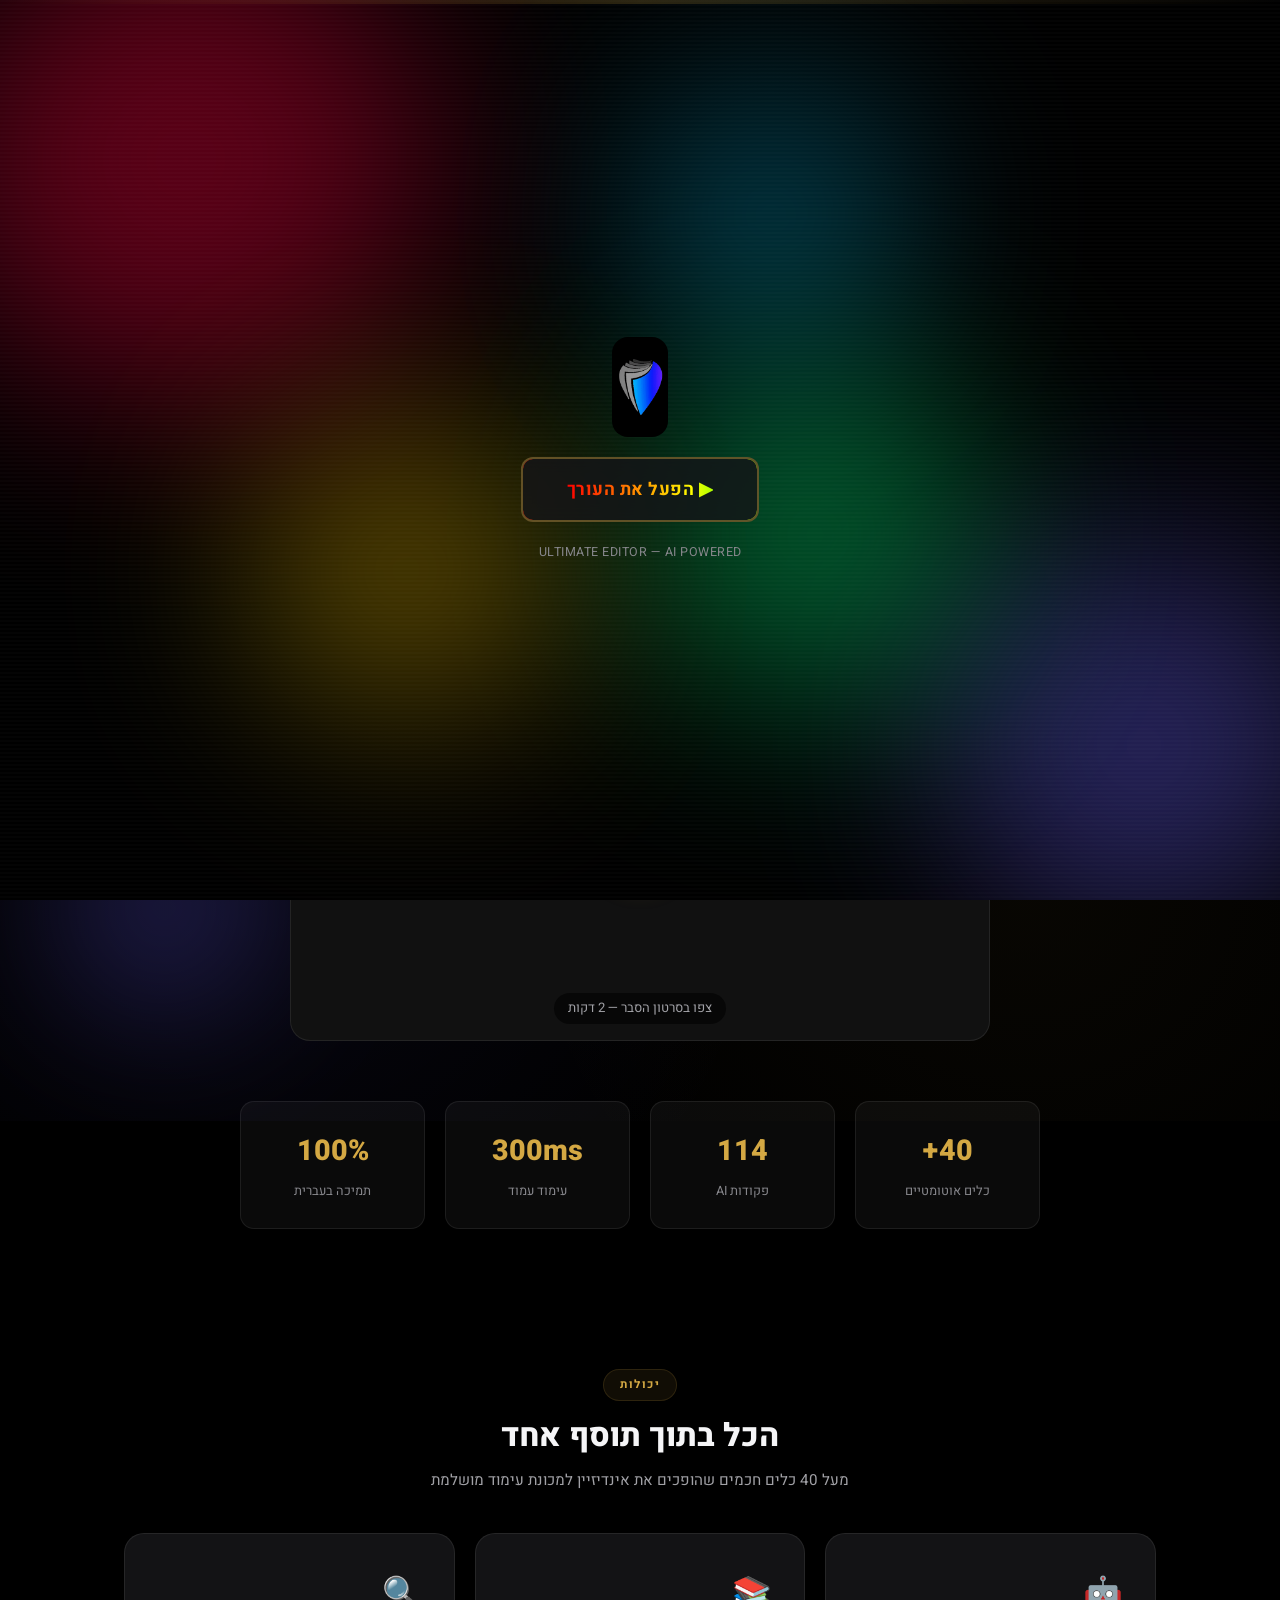
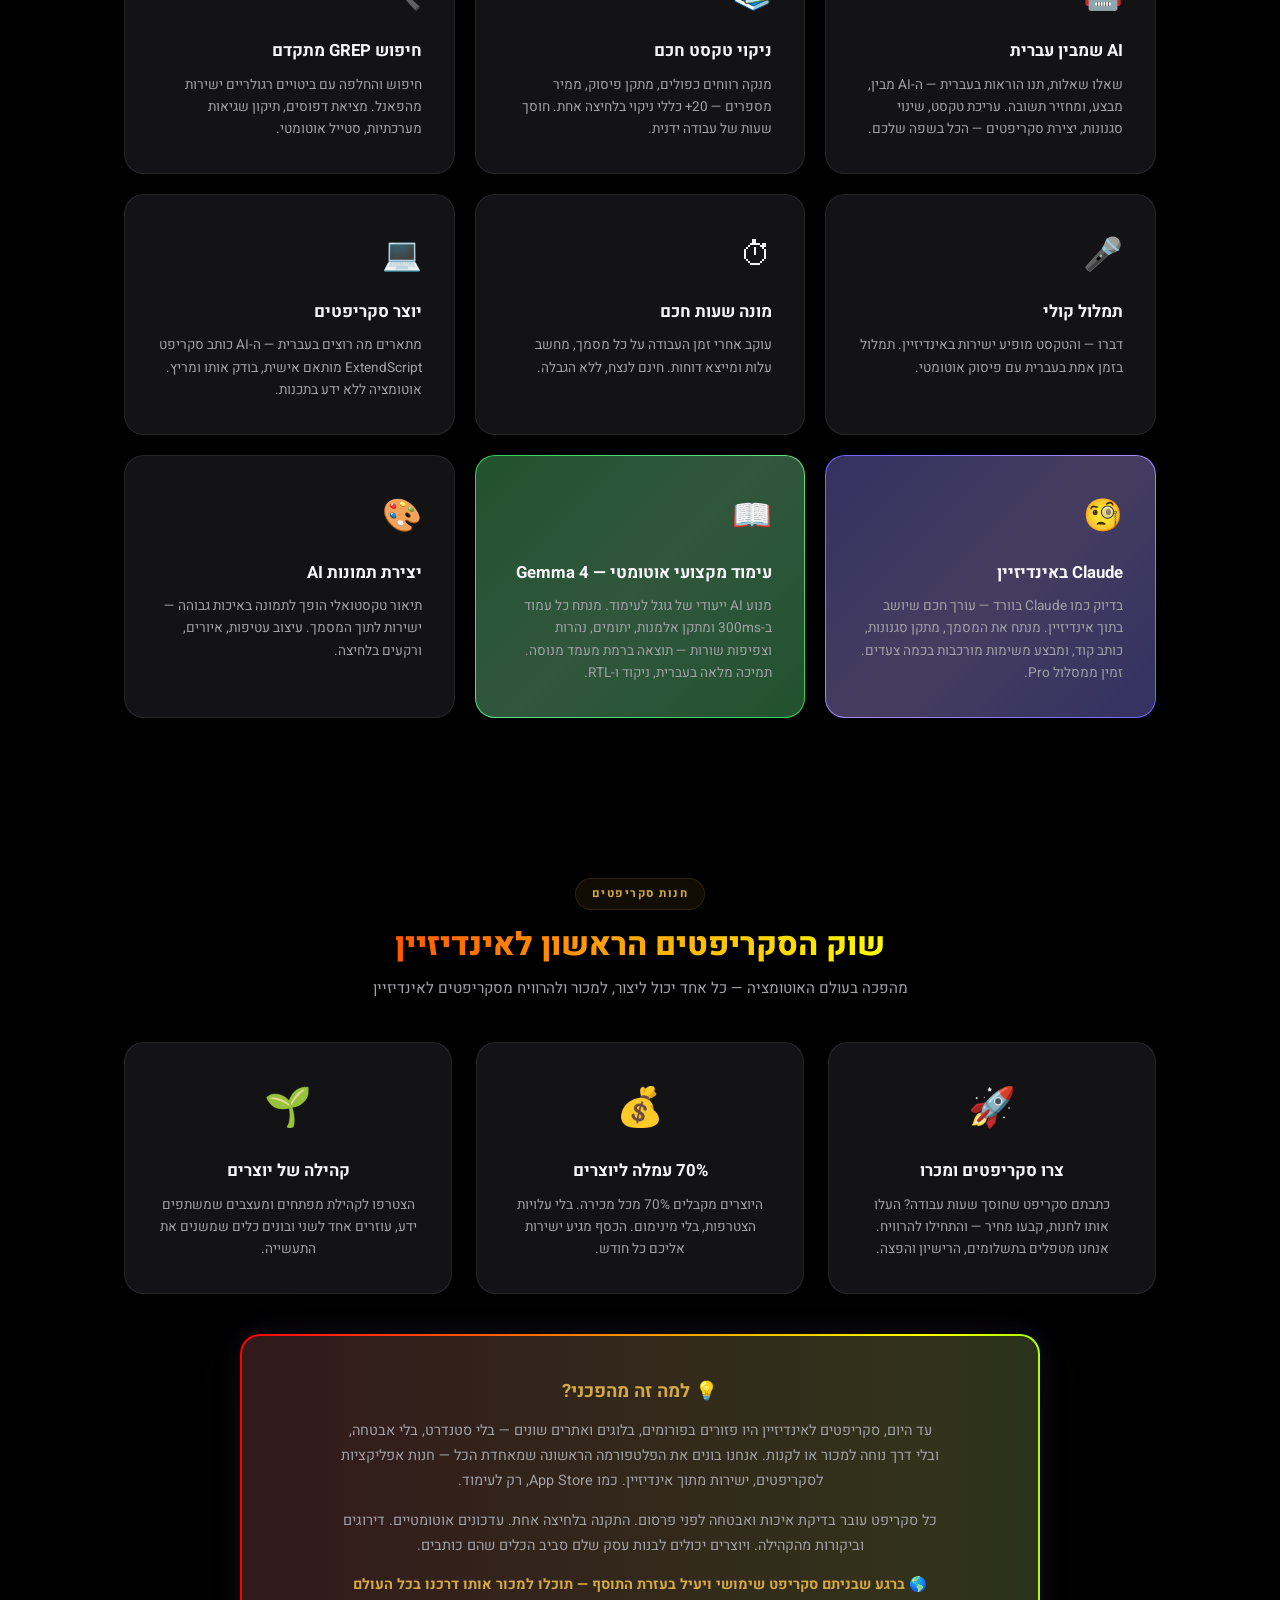
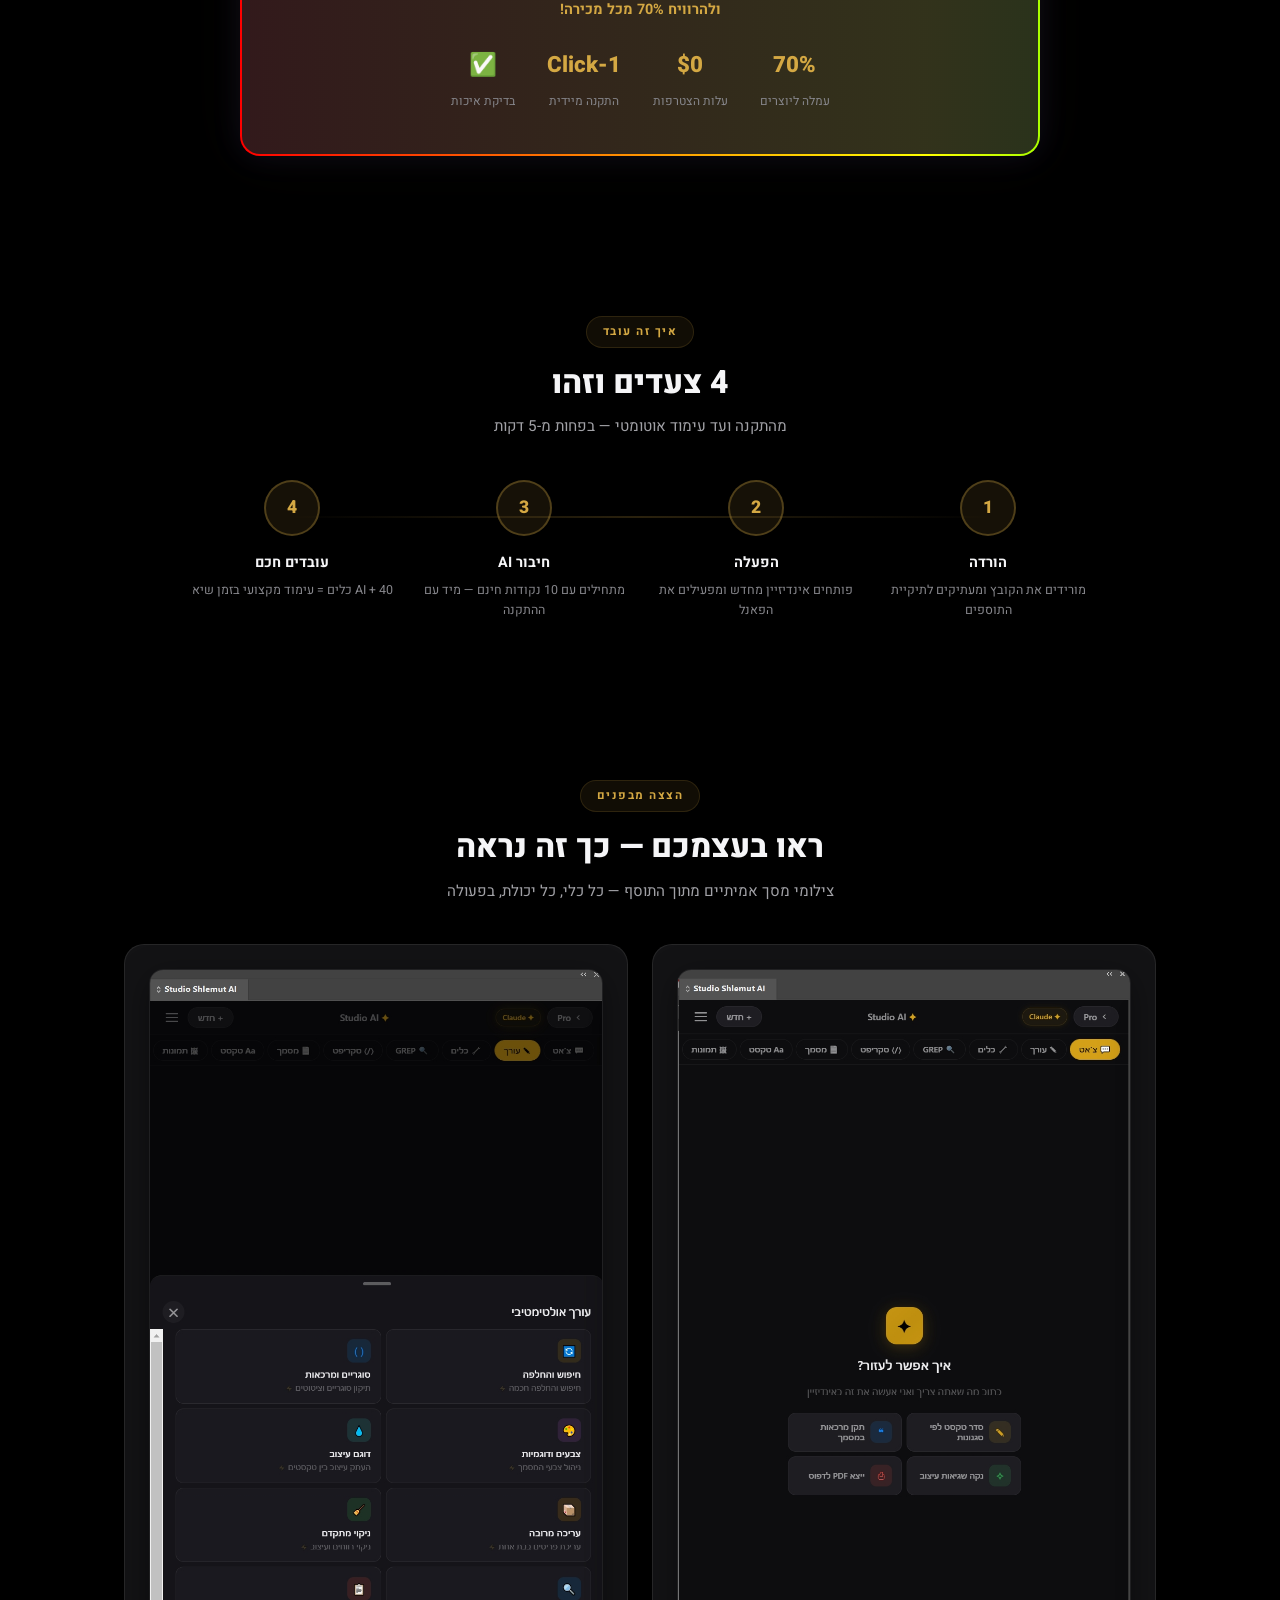
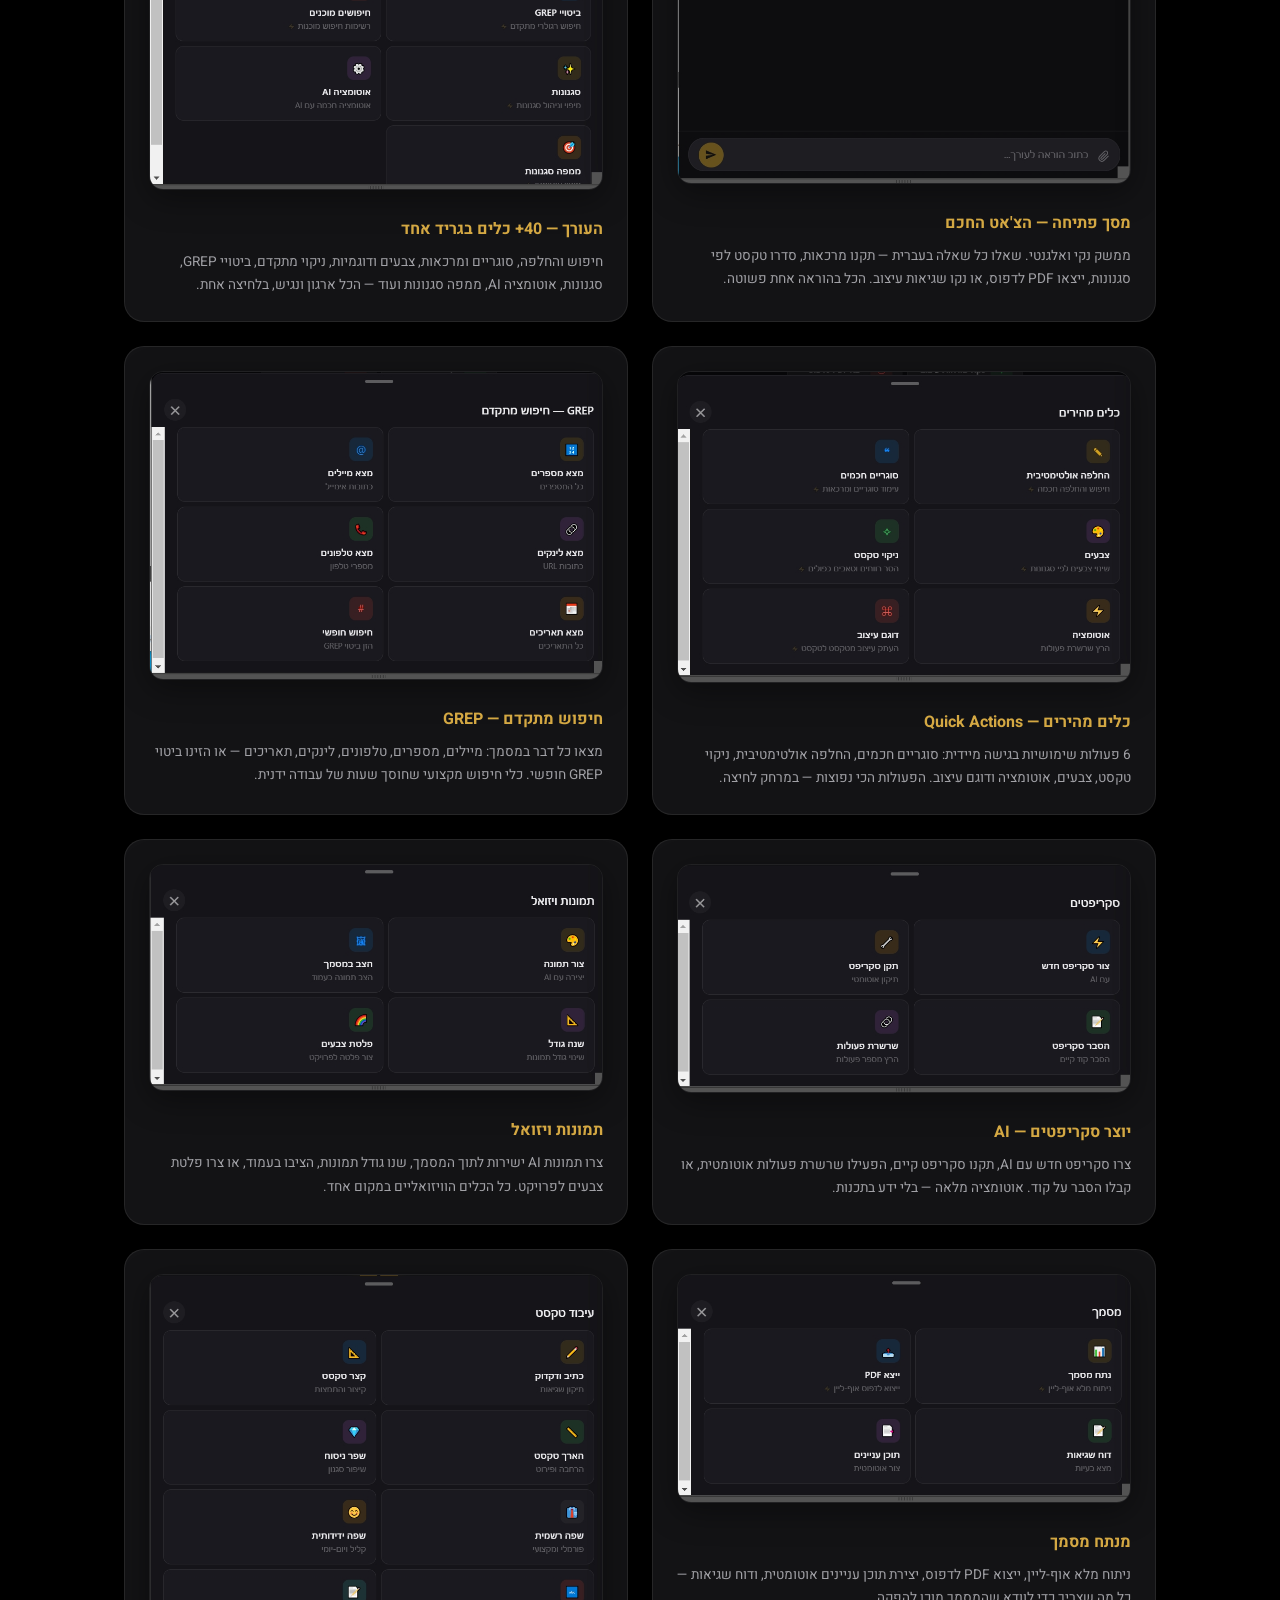
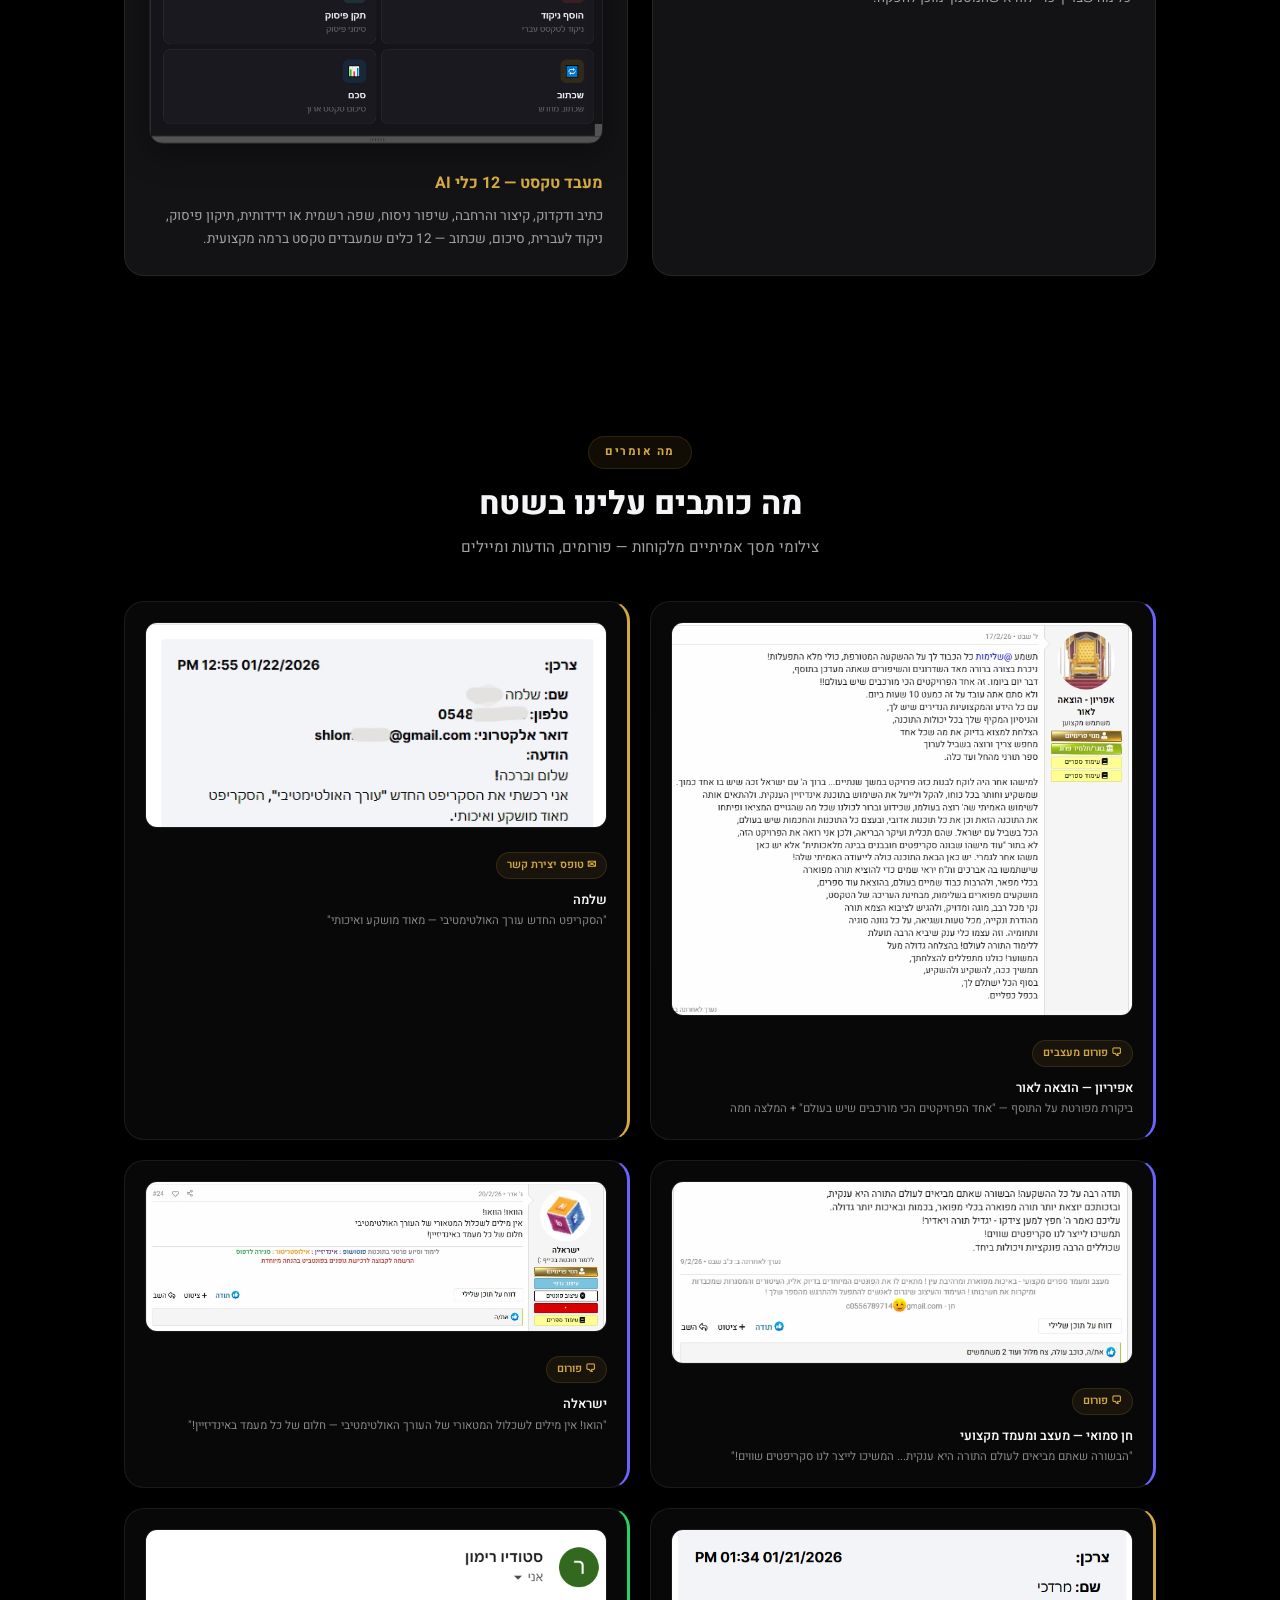
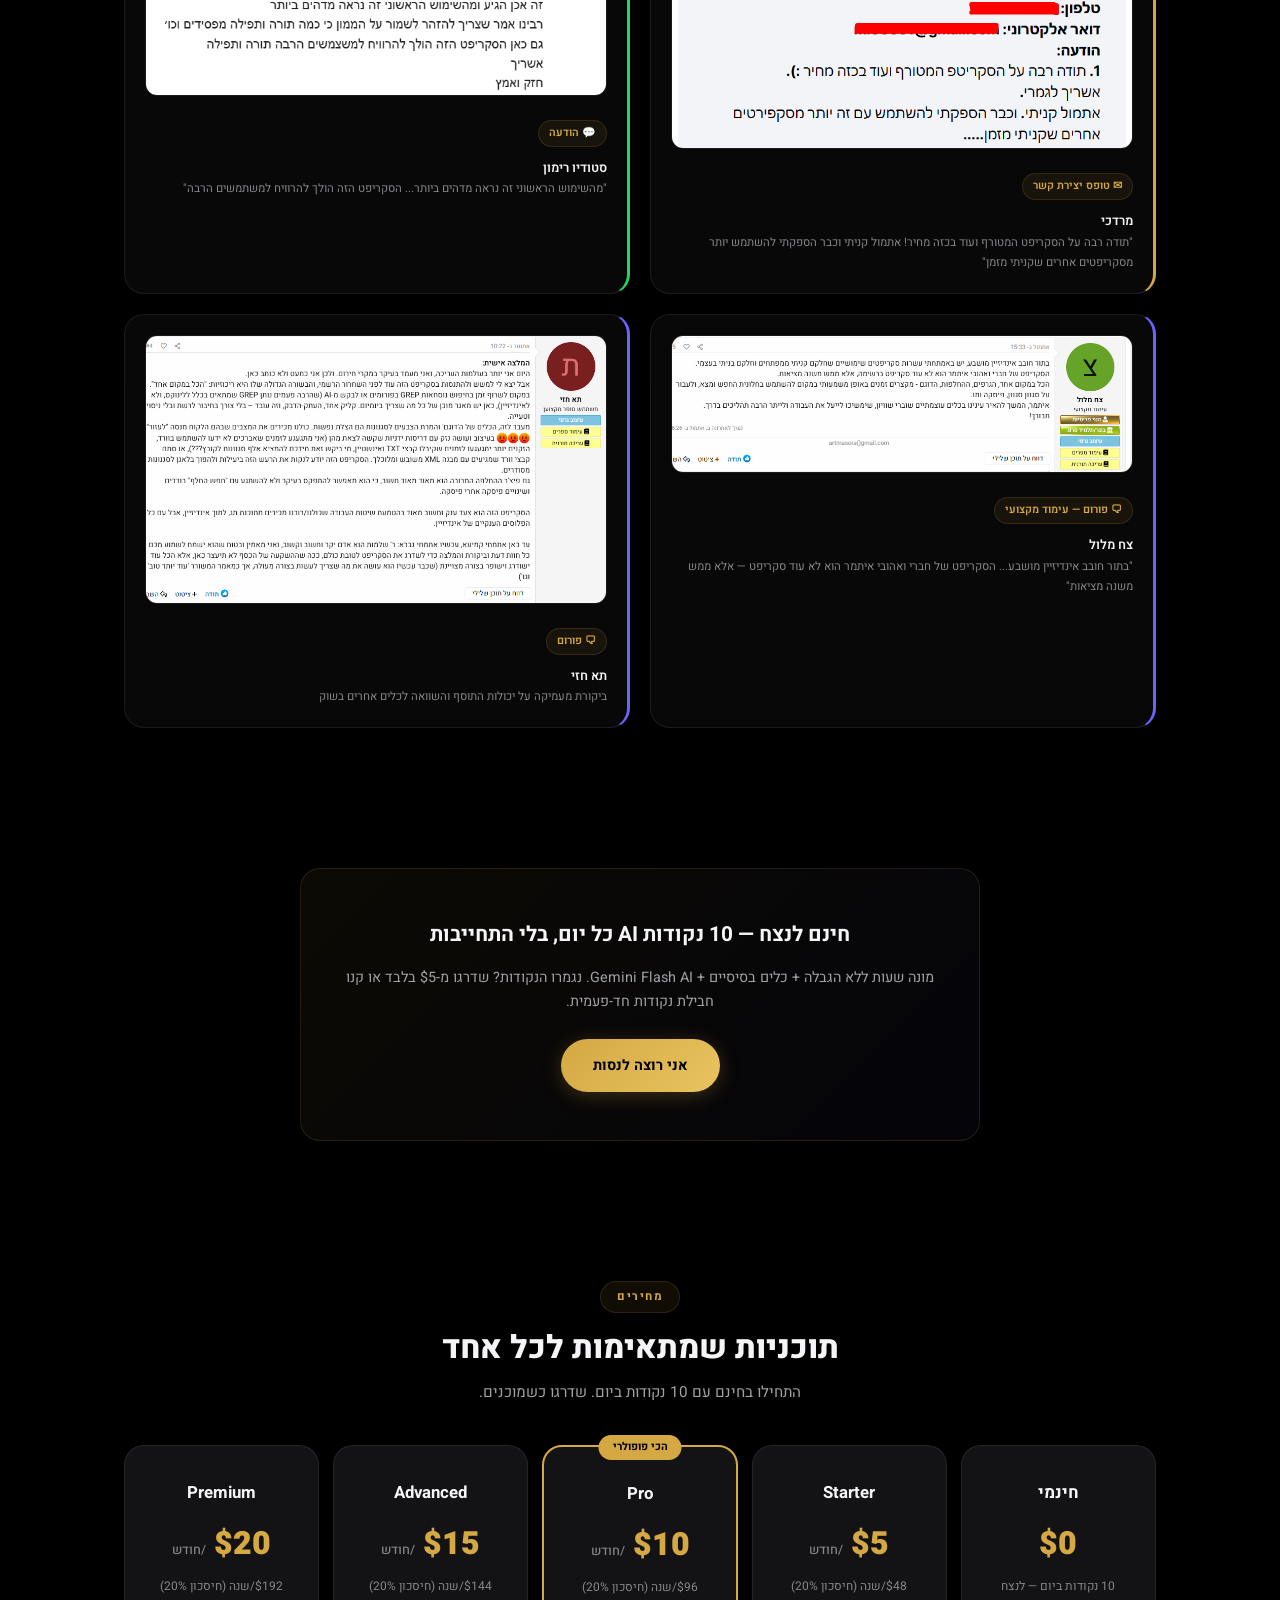
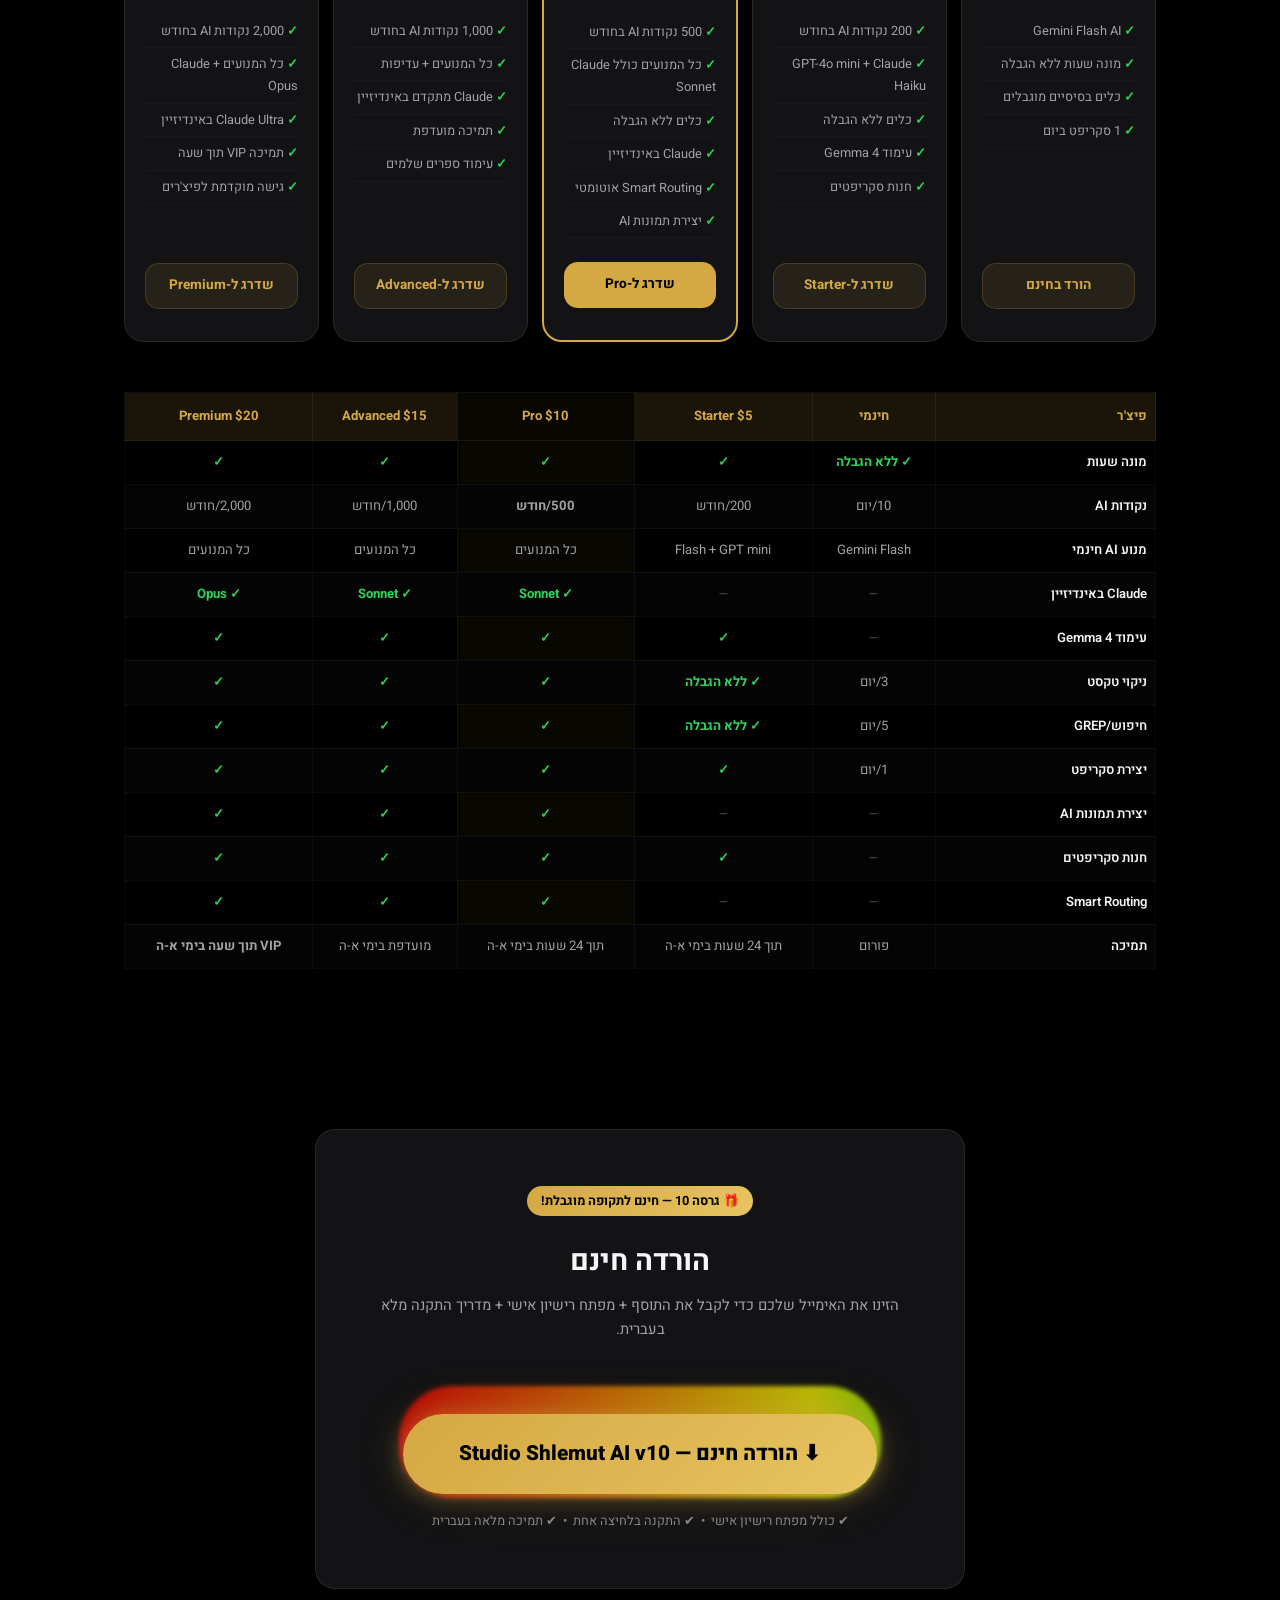
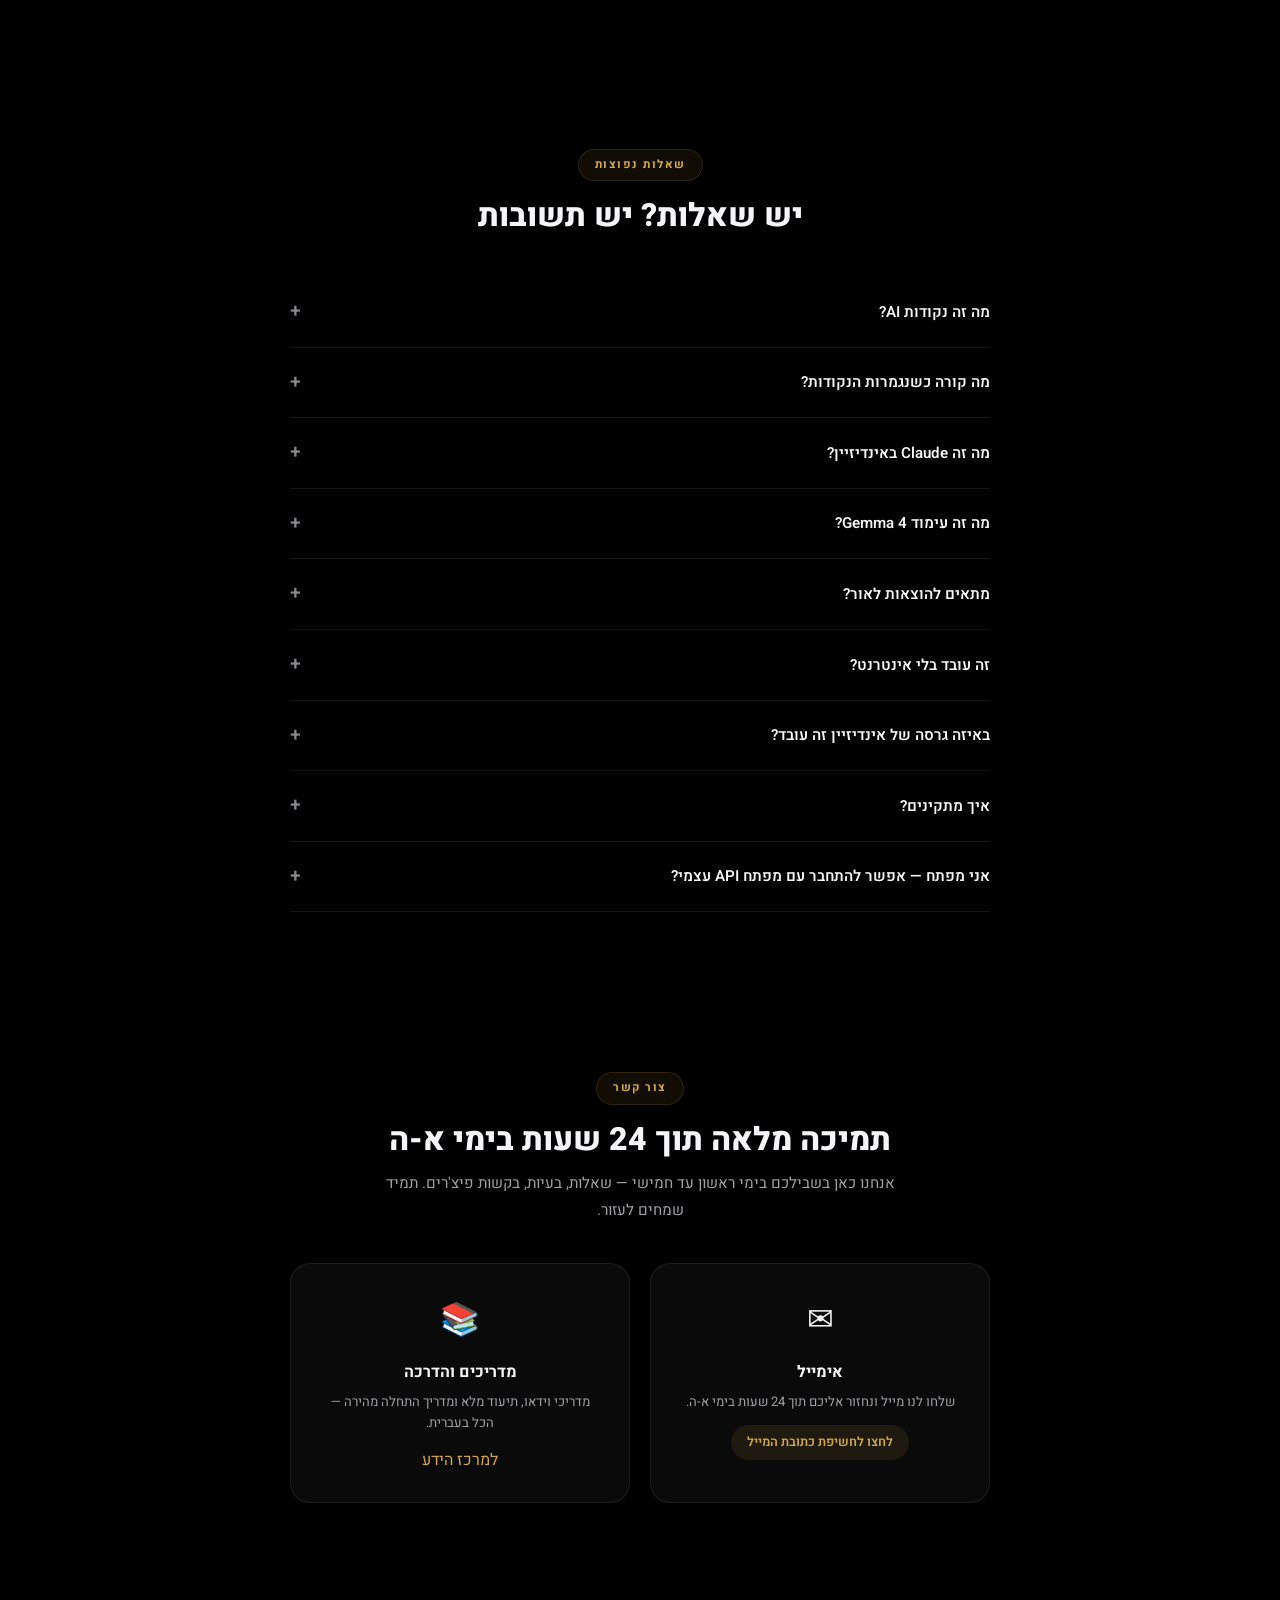
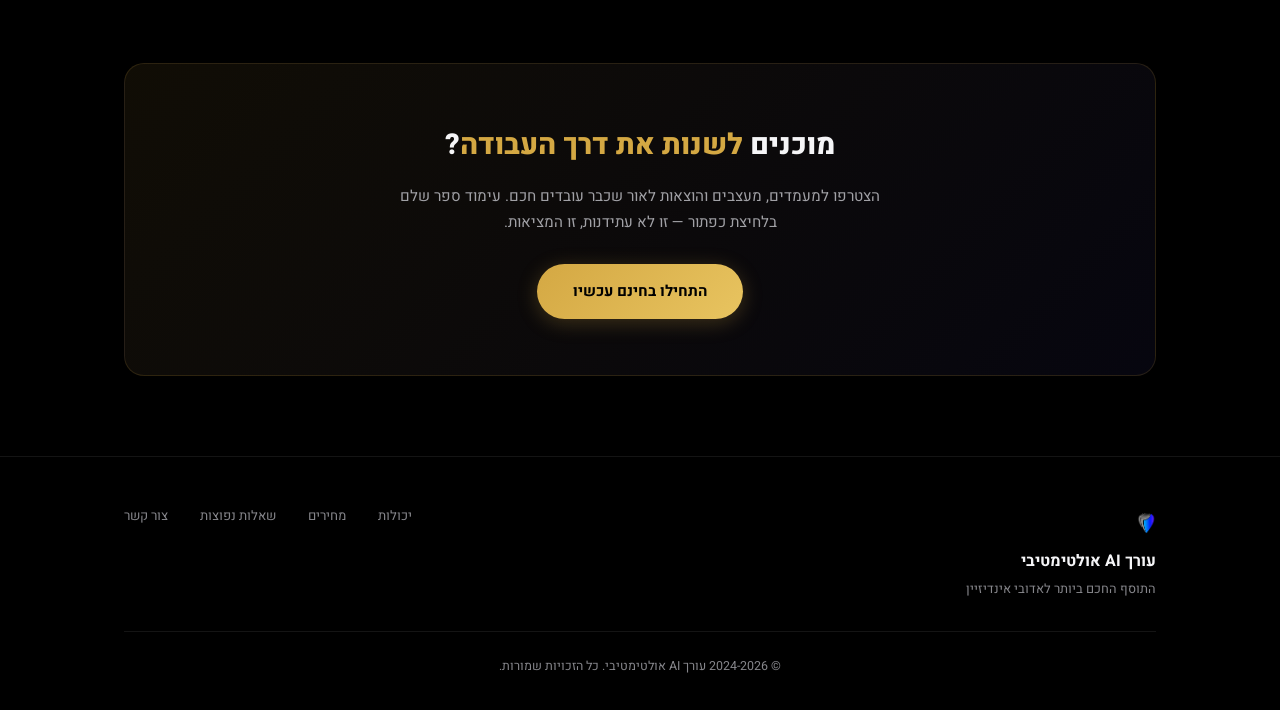
==== commit ee859091: "Update index.html" ====
--- a/index.html
+++ b/index.html
@@ -10,6 +10,112 @@
 <link rel="preconnect" href="https://fonts.gstatic.com" crossorigin>
 <link href="https://fonts.googleapis.com/css2?family=Heebo:wght@300;400;500;600;700;800;900&display=swap" rel="stylesheet">
 <link rel="stylesheet" href="css/style.css">
+<style>
+/* ── Fixes & Enhancements ── */
+
+/* Stats: ensure always visible */
+.stats-grid .stat{opacity:1 !important;transform:none !important;}
+
+/* Hero sub: ensure always visible */
+.hero-sub span{opacity:1 !important;transform:none !important;display:inline-flex;align-items:center;gap:4px;}
+
+/* ── Improved RGB Cursor ── */
+.cursor-dot{
+  width:10px !important;height:10px !important;
+  box-shadow:0 0 12px 3px var(--cursor-color,#ff0000),0 0 24px 6px rgba(255,255,255,.08) !important;
+}
+.cursor-ring{
+  width:42px !important;height:42px !important;
+  border:2px solid var(--cursor-color,#ff0000) !important;
+  box-shadow:0 0 10px rgba(255,255,255,.05);
+  opacity:.7;
+}
+.cursor-ring.hover{
+  width:60px !important;height:60px !important;
+  background:rgba(255,255,255,.04) !important;
+  box-shadow:0 0 30px var(--cursor-color,#ff0000) !important;
+  opacity:1;
+}
+/* Fallback cursor for touch/mobile */
+@media(hover:none){
+  body{cursor:auto !important;}
+  .cursor-dot,.cursor-ring{display:none !important;}
+}
+
+/* ── Marketplace RGB Title ── */
+.marketplace .section-title{
+  background:linear-gradient(90deg,#ff0000,#ff8000,#ffff00,#00ff00,#00ffff,#0080ff,#8000ff,#ff0080,#ff0000);
+  background-size:300% 100%;
+  -webkit-background-clip:text;-webkit-text-fill-color:transparent;background-clip:text;
+  animation:rgbText 6s linear infinite;
+}
+.mp-highlight{
+  border:2px solid transparent !important;
+  background-image:linear-gradient(rgba(28,28,30,.9),rgba(28,28,30,.9)),linear-gradient(90deg,#ff0000,#ff8000,#ffff00,#00ff00,#00ffff,#8000ff,#ff0080,#ff0000) !important;
+  background-origin:border-box !important;
+  background-clip:padding-box,border-box !important;
+  background-size:100% 100%,300% 100% !important;
+  animation:rgbHighlight 6s linear infinite;
+  box-shadow:0 0 30px rgba(108,99,255,.1),0 0 60px rgba(212,168,67,.05);
+}
+@keyframes rgbHighlight{0%{background-position:center,0% 50%}100%{background-position:center,300% 50%}}
+
+/* ── Download Button — Big RGB ── */
+.download-box .dl-btn{
+  display:inline-block !important;
+  font-size:1.3rem !important;
+  font-weight:800 !important;
+  padding:22px 56px !important;
+  border-radius:50px !important;
+  color:#000 !important;
+  background:linear-gradient(135deg,var(--gold),#e8c460) !important;
+  text-decoration:none !important;
+  text-align:center !important;
+  margin-top:24px !important;
+  position:relative;
+  z-index:1;
+  overflow:visible;
+  transition:transform .3s, box-shadow .3s;
+  box-shadow:
+    0 0 20px rgba(212,168,67,.4),
+    0 0 40px rgba(212,168,67,.2),
+    0 0 60px rgba(212,168,67,.1);
+  animation:dlBtnPulse 2.5s ease-in-out infinite;
+}
+.download-box .dl-btn:hover{
+  transform:translateY(-4px) scale(1.03);
+  box-shadow:
+    0 0 30px rgba(212,168,67,.5),
+    0 0 60px rgba(212,168,67,.3),
+    0 0 90px rgba(212,168,67,.15);
+}
+@keyframes dlBtnPulse{
+  0%,100%{box-shadow:0 0 20px rgba(212,168,67,.4),0 0 40px rgba(212,168,67,.2);}
+  50%{box-shadow:0 0 30px rgba(212,168,67,.6),0 0 60px rgba(212,168,67,.35),0 0 80px rgba(108,99,255,.15);}
+}
+
+/* RGB glow ring around download button */
+.dl-btn-wrap{
+  position:relative;display:inline-block;margin-top:24px;
+}
+.dl-btn-wrap::before{
+  content:'';position:absolute;inset:-4px;border-radius:54px;z-index:0;
+  background:linear-gradient(90deg,#ff0000,#ff8000,#ffff00,#00ff00,#00ffff,#8000ff,#ff0080,#ff0000);
+  background-size:300% 100%;
+  animation:rgbBorder 4s linear infinite;
+  filter:blur(2px);
+  opacity:.7;
+}
+@keyframes rgbBorder{0%{background-position:0% 50%}100%{background-position:300% 50%}}
+
+.download-box{
+  max-width:650px !important;
+  padding:56px 40px !important;
+}
+.download-box h2{
+  font-size:1.8rem !important;
+}
+</style>
 </head>
 <body>
 <!-- Entry Splash -->
@@ -73,10 +179,10 @@
           <a href="#download" class="cta-btn">התחילו בחינם — 10 נקודות ביום</a>
           <a href="#features" class="cta-btn-outline">גלו את היכולות</a>
         </div>
-        <div class="hero-sub">
-          <span><span class="dot"></span> 10 נקודות AI חינם כל יום</span>
-          <span><span class="dot"></span> כלים אופליין ללא הגבלה</span>
-          <span><span class="dot"></span> תמיכה תוך 24 שעות בימי א-ה</span>
+        <div class="hero-sub" style="opacity:1 !important;transform:none !important;">
+          <span style="opacity:1 !important;transform:none !important;"><span class="dot"></span> 10 נקודות AI חינם כל יום</span>
+          <span style="opacity:1 !important;transform:none !important;"><span class="dot"></span> כלים אופליין ללא הגבלה</span>
+          <span style="opacity:1 !important;transform:none !important;"><span class="dot"></span> תמיכה תוך 24 שעות בימי א-ה</span>
         </div>
       </div>
       <!-- Left side: Product Mockup -->
@@ -94,11 +200,11 @@
 <!-- ── Stats ── -->
 <section class="stats">
   <div class="container">
-    <div class="stats-grid">
-      <div class="stat"><span class="num">40+</span><span class="lab">כלים אוטומטיים</span></div>
-      <div class="stat"><span class="num">114</span><span class="lab">פקודות AI</span></div>
-      <div class="stat"><span class="num">300ms</span><span class="lab">עימוד עמוד</span></div>
-      <div class="stat"><span class="num">100%</span><span class="lab">תמיכה בעברית</span></div>
+    <div class="stats-grid" style="opacity:1 !important;transform:none !important;">
+      <div class="stat" style="opacity:1 !important;transform:none !important;"><span class="num">40+</span><span class="lab">כלים אוטומטיים</span></div>
+      <div class="stat" style="opacity:1 !important;transform:none !important;"><span class="num">114</span><span class="lab">פקודות AI</span></div>
+      <div class="stat" style="opacity:1 !important;transform:none !important;"><span class="num">300ms</span><span class="lab">עימוד עמוד</span></div>
+      <div class="stat" style="opacity:1 !important;transform:none !important;"><span class="num">100%</span><span class="lab">תמיכה בעברית</span></div>
     </div>
   </div>
 </section>
@@ -189,6 +295,7 @@
       <p>עד היום, סקריפטים לאינדיזיין היו פזורים בפורומים, בלוגים ואתרים שונים — בלי סטנדרט, בלי אבטחה, ובלי דרך נוחה למכור או לקנות.
       אנחנו בונים את הפלטפורמה הראשונה שמאחדת הכל — חנות אפליקציות לסקריפטים, ישירות מתוך אינדיזיין. כמו App Store, רק לעימוד.</p>
       <p style="margin-top:14px;">כל סקריפט עובר בדיקת איכות ואבטחה לפני פרסום. התקנה בלחיצה אחת. עדכונים אוטומטיים. דירוגים וביקורות מהקהילה. ויוצרים יכולים לבנות עסק שלם סביב הכלים שהם כותבים.</p>
+      <p style="margin-top:14px;color:var(--gold);font-weight:700;">&#127758; ברגע שבניתם סקריפט שימושי ויעיל בעזרת התוסף — תוכלו למכור אותו דרכנו בכל העולם ולהרוויח 70% מכל מכירה!</p>
       <div class="mp-stats">
         <div class="mp-stat"><span class="num">70%</span><span class="lab">עמלה ליוצרים</span></div>
         <div class="mp-stat"><span class="num">$0</span><span class="lab">עלות הצטרפות</span></div>
@@ -282,37 +389,14 @@
     </div>
   </div>
 </section>
-<!-- ── Testimonials ── -->
+<!-- ── Testimonials (Real Customer Screenshots Only) ── -->
 <section class="testimonials">
   <div class="container">
     <div style="text-align:center;">
       <div class="section-tag">מה אומרים</div>
-      <h2 class="section-title">מעצבים שכבר עובדים חכם</h2>
-      <p class="section-sub">אלפי משתמשים בישראל ובעולם כבר עברו לעבודה אוטומטית</p>
-    </div>
-    <div class="tgrid">
-      <div class="tcard">
-        <div class="stars">&#9733;&#9733;&#9733;&#9733;&#9733;</div>
-        <p>"חוסך לי לפחות שעתיים על כל ספר. הניקוי האוטומטי לבד שווה את ההשקעה."</p>
-        <div class="author">שרה כ.</div>
-        <div class="role">מעמדת ספרים, ירושלים</div>
-      </div>
-      <div class="tcard">
-        <div class="stars">&#9733;&#9733;&#9733;&#9733;&#9733;</div>
-        <p>"העימוד האוטומטי של Gemma 4 זה משהו אחר. ספר של 300 עמודים מעומד תוך דקות."</p>
-        <div class="author">דוד מ.</div>
-        <div class="role">מנהל הוצאת ספרים</div>
-      </div>
-      <div class="tcard">
-        <div class="stars">&#9733;&#9733;&#9733;&#9733;&#9733;</div>
-        <p>"Claude באינדיזיין זה כמו עוזר אישי שמבין עברית, עימוד וסגנונות. מדהים."</p>
-        <div class="author">יעל ר.</div>
-        <div class="role">מעצבת גרפית, תל אביב</div>
-      </div>
-    </div>
-    <!-- Real Customer Screenshots -->
-    <h3 style="text-align:center;margin-top:48px;font-size:1.2rem;font-weight:700;color:var(--gold);">&#128248; מה כותבים עלינו בשטח</h3>
-    <p style="text-align:center;color:var(--muted);font-size:.88rem;margin-bottom:28px;">צילומי מסך אמיתיים מלקוחות — פורומים, הודעות ומיילים</p>
+      <h2 class="section-title">מה כותבים עלינו בשטח</h2>
+      <p class="section-sub">צילומי מסך אמיתיים מלקוחות — פורומים, הודעות ומיילים</p>
+    </div>
     <div class="tscr-grid">
       <div class="tscr-card forum">
         <img src="assets/testimonials/efirion-publishing.jpg" alt="אפיריון הוצאה לאור" class="tscr-img">
@@ -488,8 +572,10 @@
       <div class="gift-badge">&#127873; גרסה 10 — חינם לתקופה מוגבלת!</div>
       <h2>הורדה חינם</h2>
       <p>הזינו את האימייל שלכם כדי לקבל את התוסף + מפתח רישיון אישי + מדריך התקנה מלא בעברית.</p>
-      <a href="https://ultimate-tools.lemonsqueezy.com/checkout/buy/e7fd713b-7978-434c-a64c-f8b7ab78469c" class="dl-btn" style="display:inline-block;text-align:center;text-decoration:none;margin-top:18px;">הורדה חינם — Studio Shlemut AI v10</a>
-      <div class="disclaimer" style="margin-top:12px;">✅ כולל מפתח רישיון אישי &nbsp;•&nbsp; ✅ התקנה בלחיצה אחת &nbsp;•&nbsp; ✅ תמיכה מלאה בעברית</div>
+      <div class="dl-btn-wrap">
+        <a href="https://ultimate-tools.lemonsqueezy.com/checkout/buy/e7fd713b-7978-434c-a64c-f8b7ab78469c" class="dl-btn">&#11015; הורדה חינם — Studio Shlemut AI v10</a>
+      </div>
+      <div class="disclaimer" style="margin-top:16px;font-size:.8rem;color:var(--muted);">&#10004; כולל מפתח רישיון אישי &nbsp;&bull;&nbsp; &#10004; התקנה בלחיצה אחת &nbsp;&bull;&nbsp; &#10004; תמיכה מלאה בעברית</div>
     </div>
   </div>
 </section>
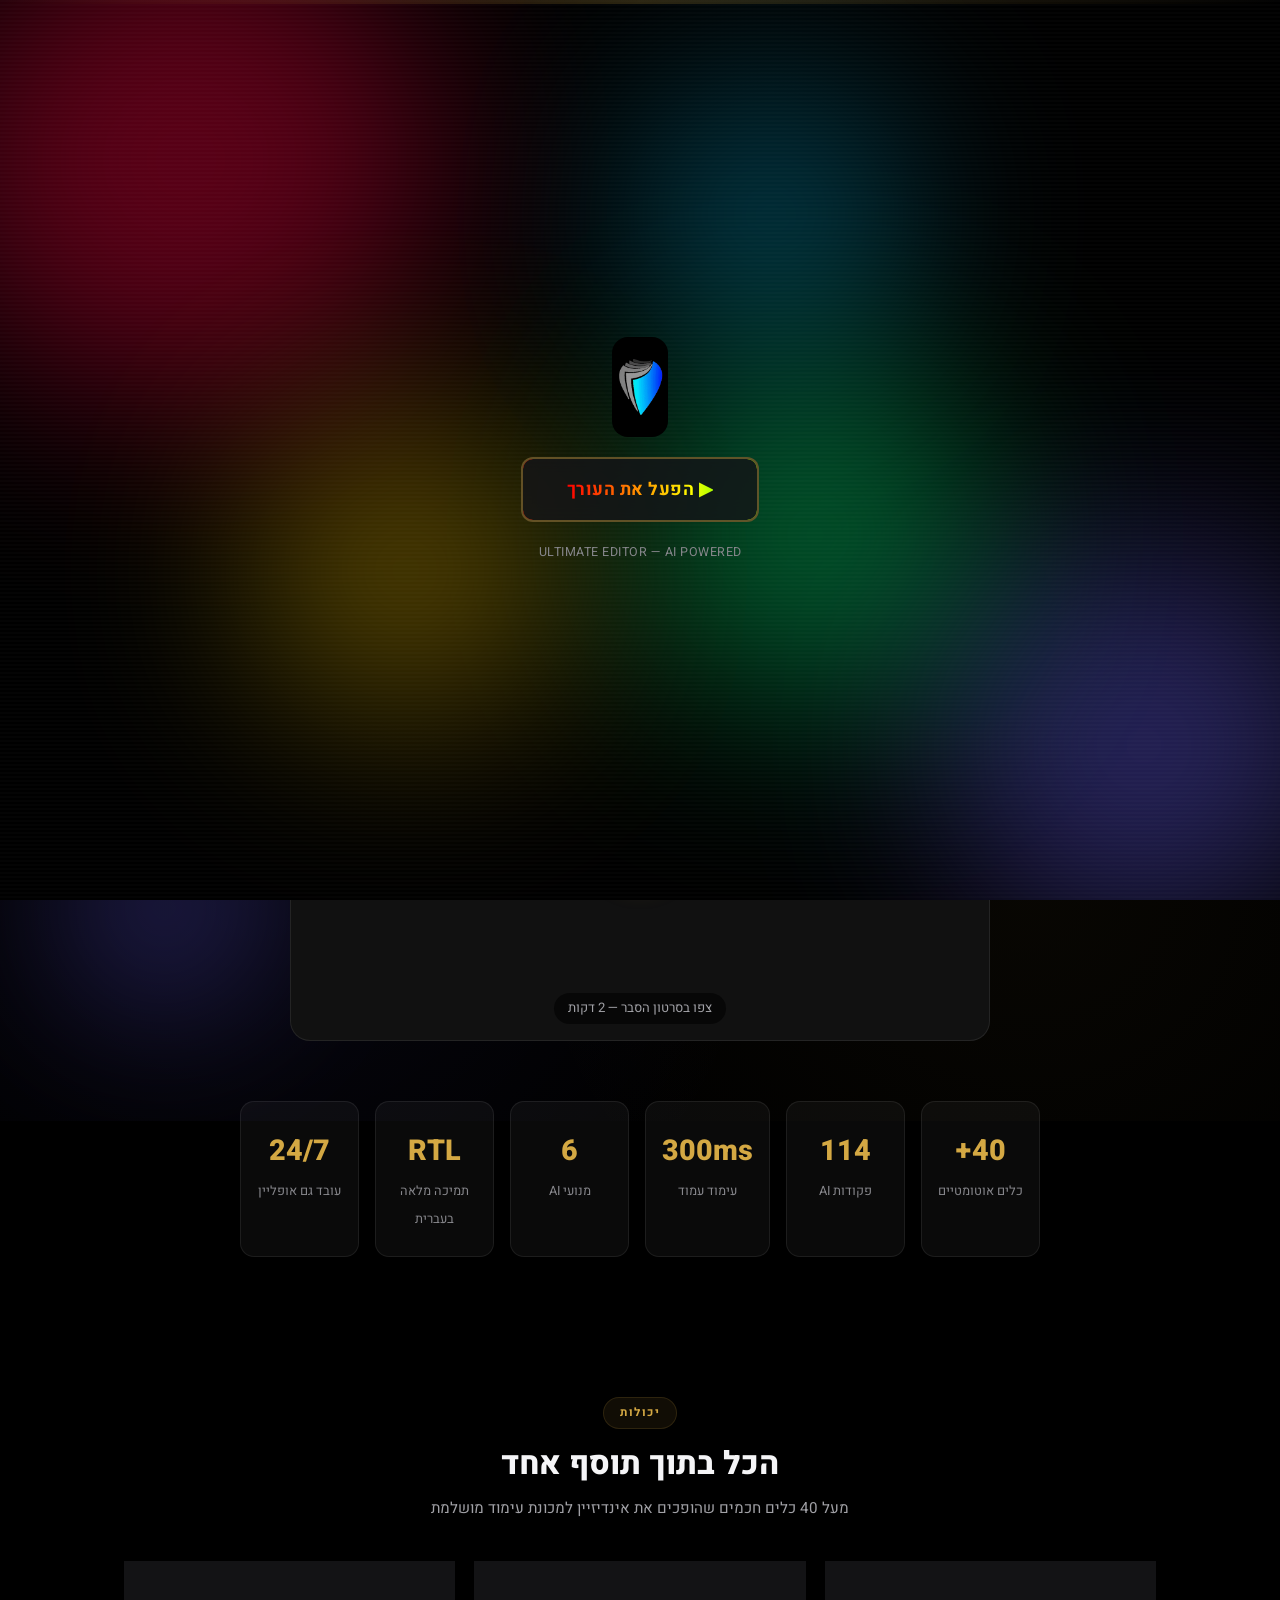
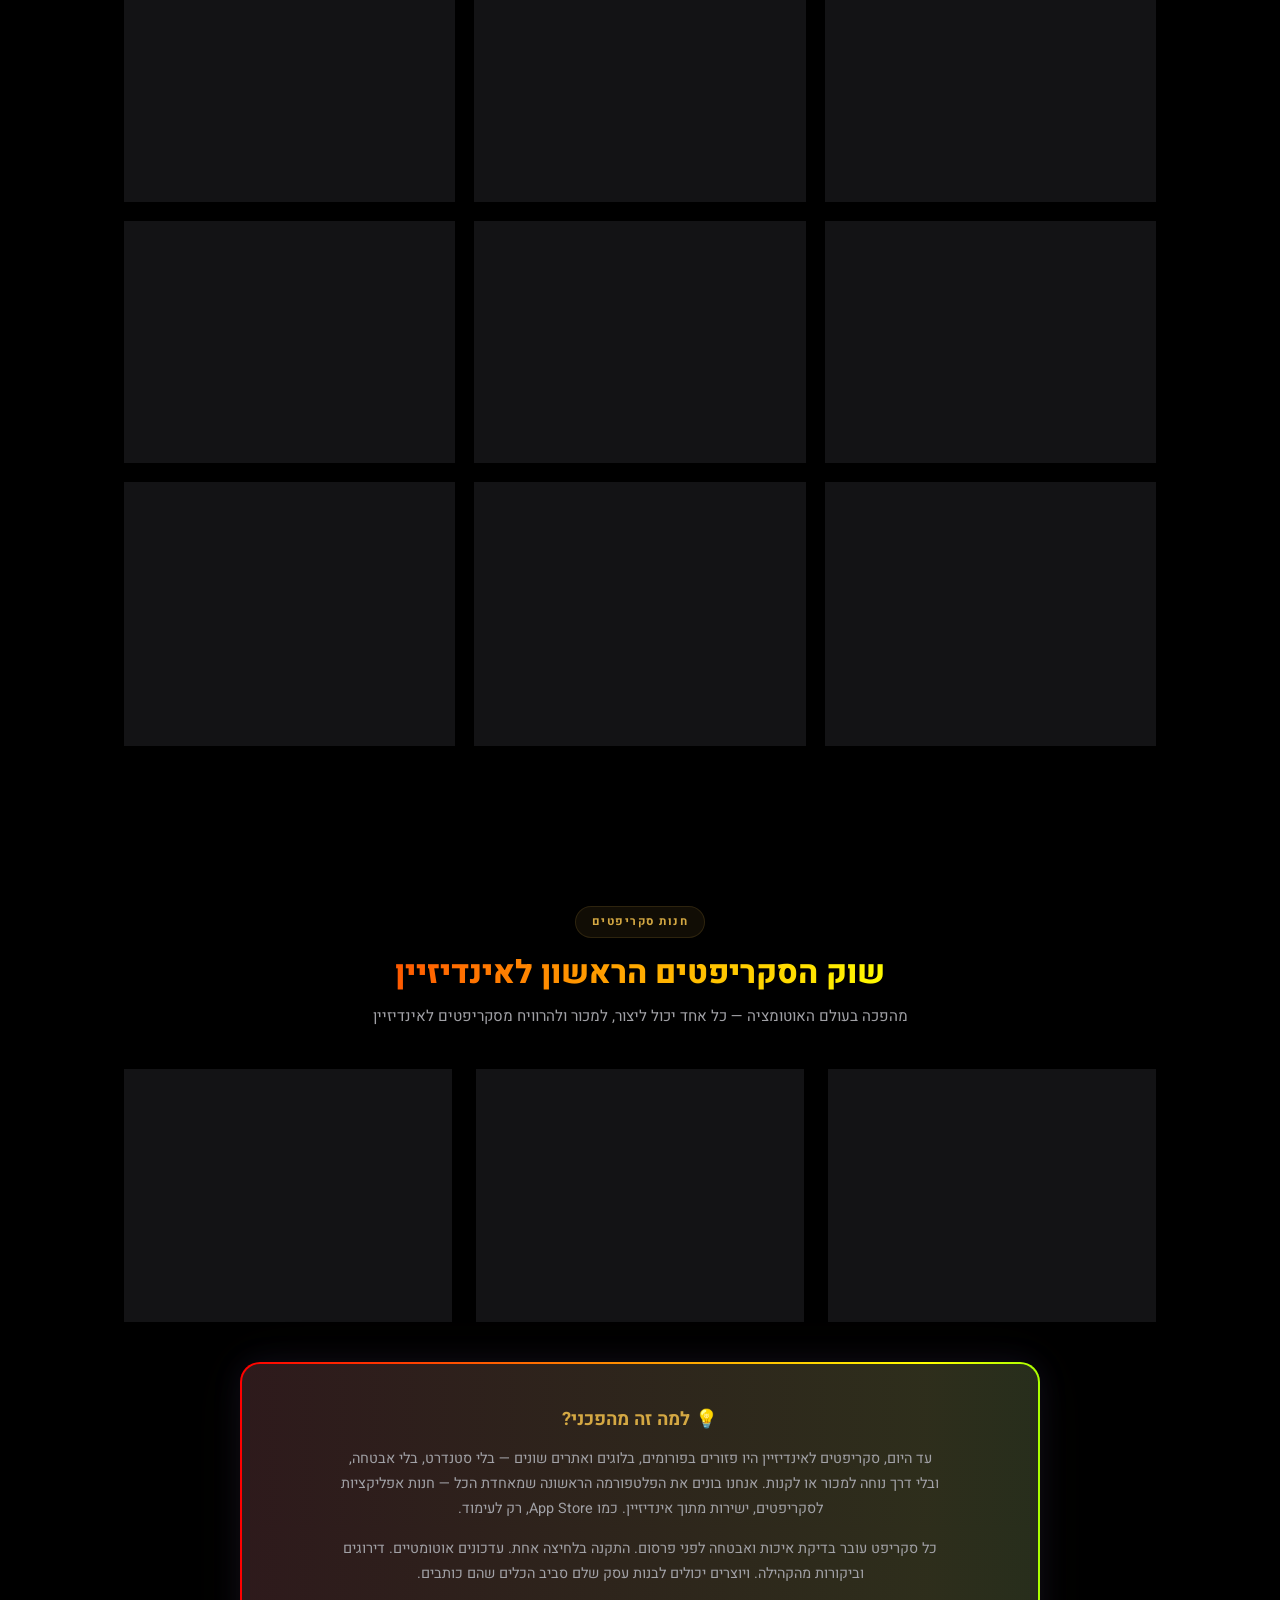
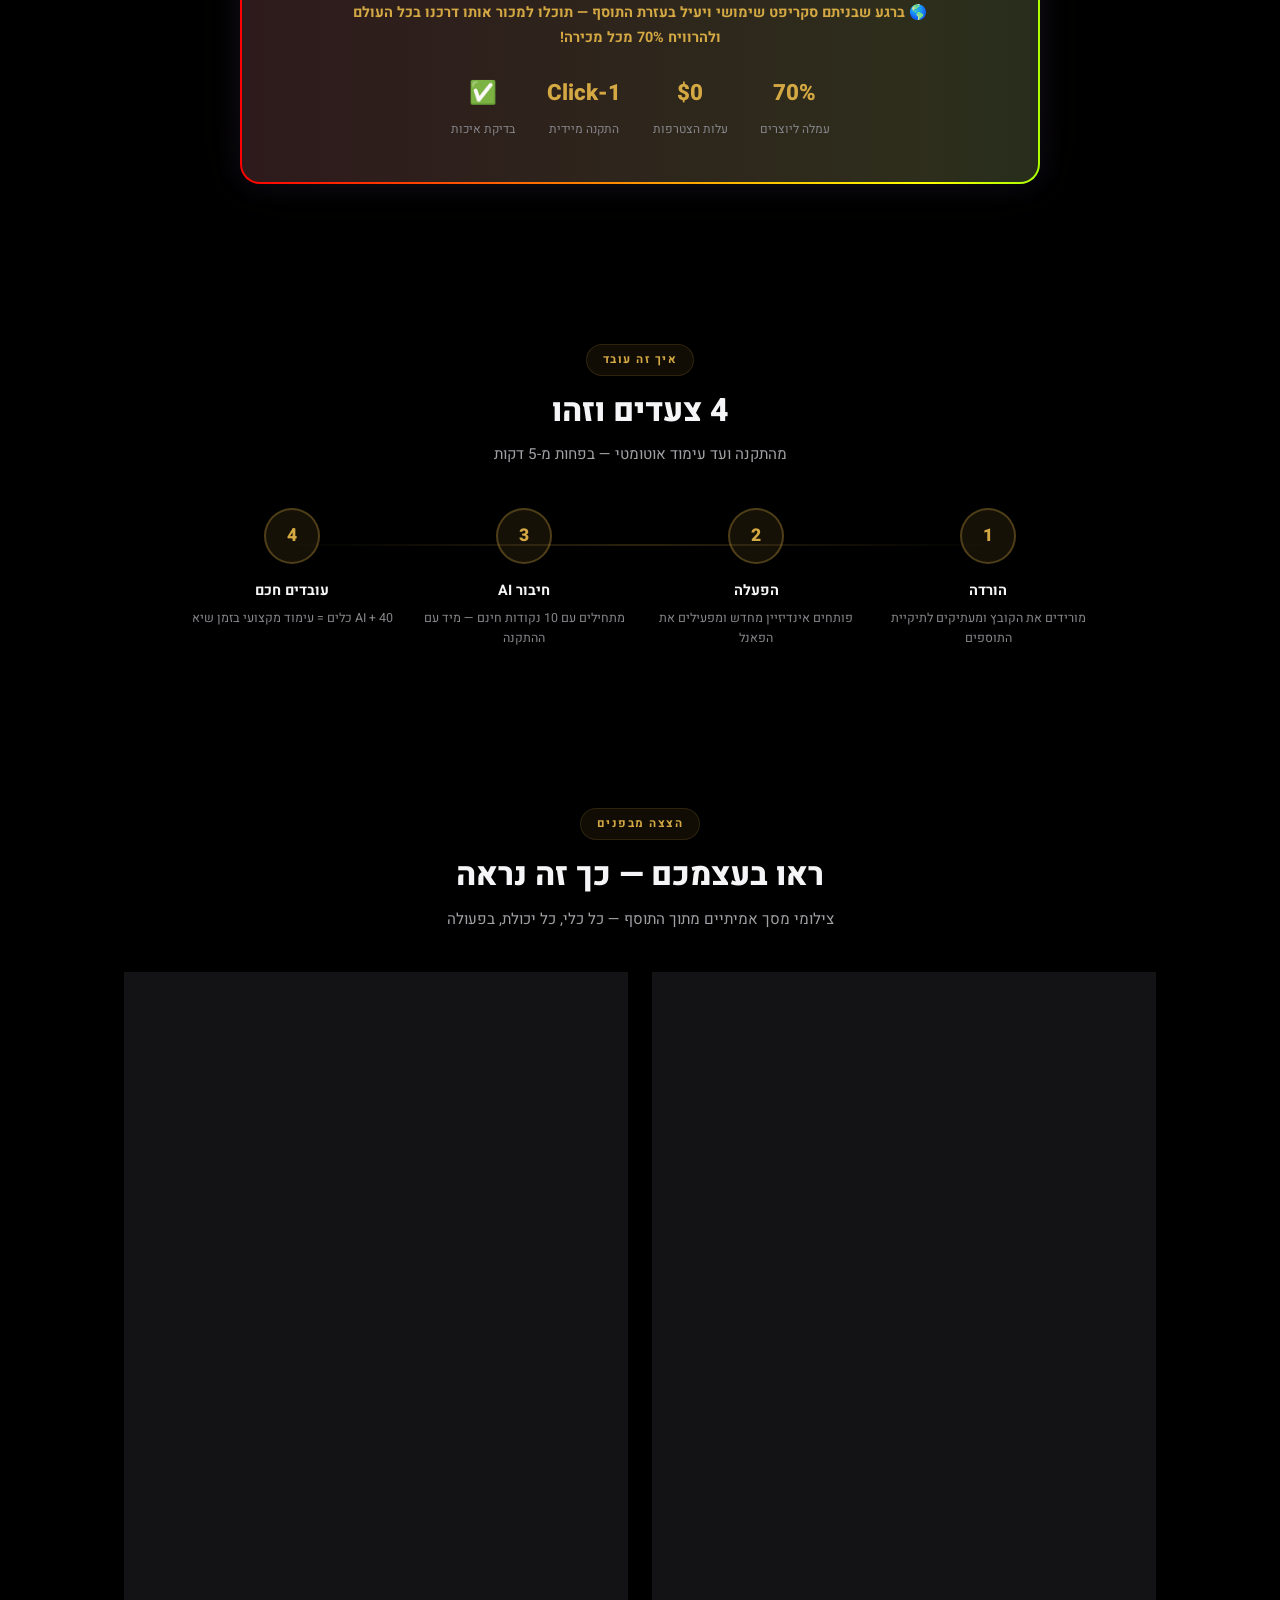
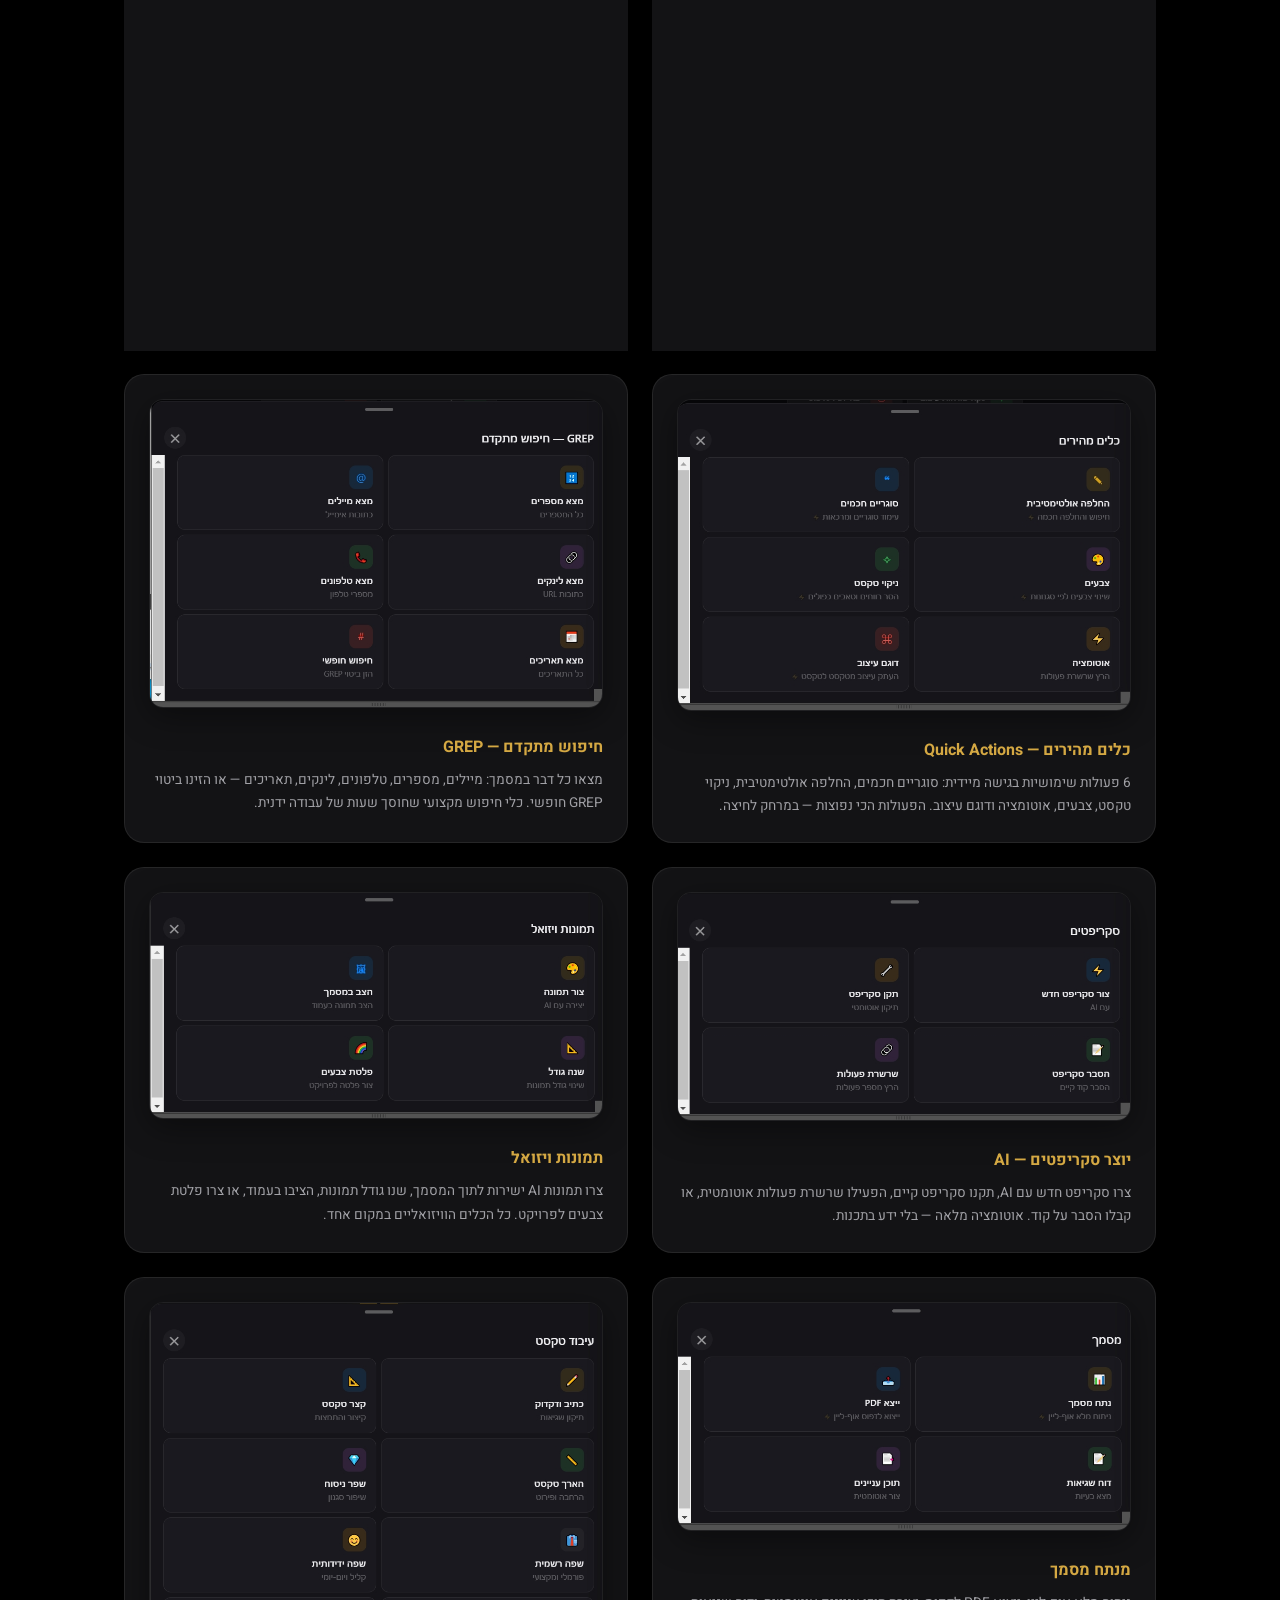
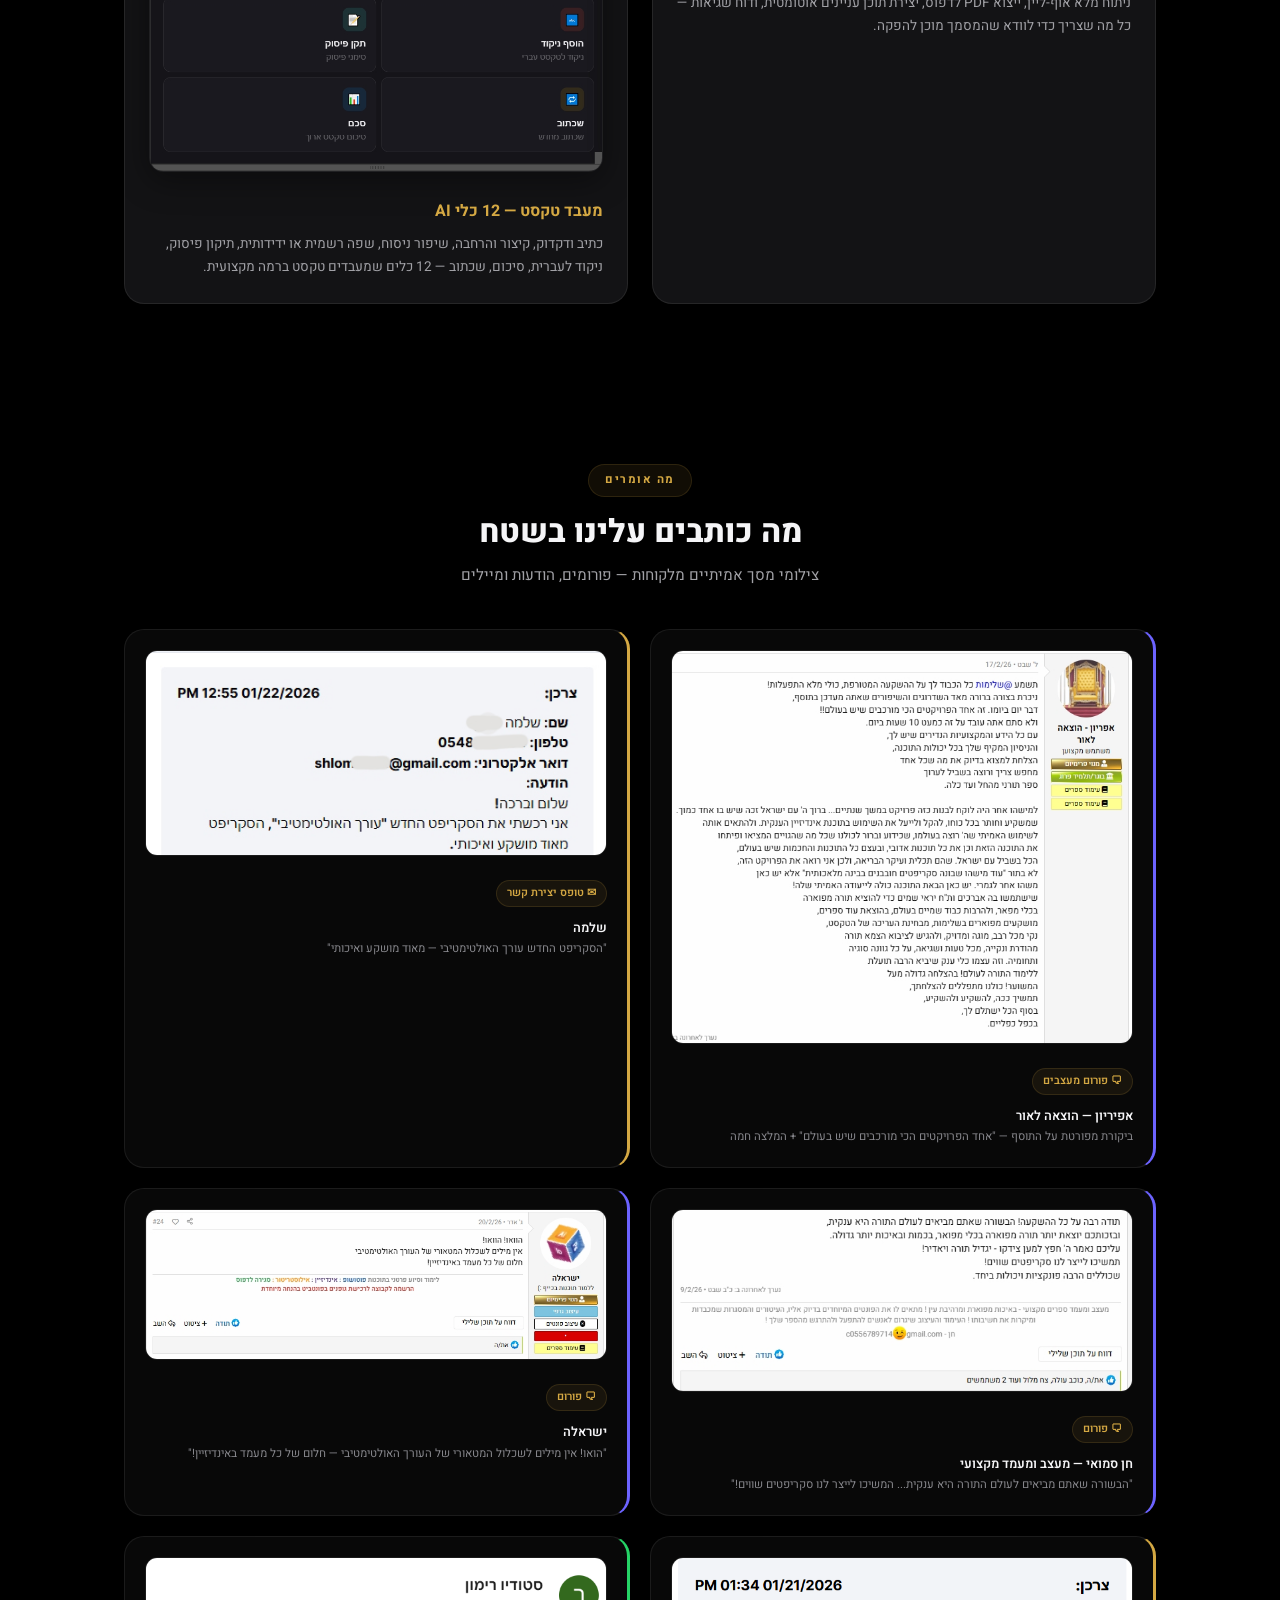
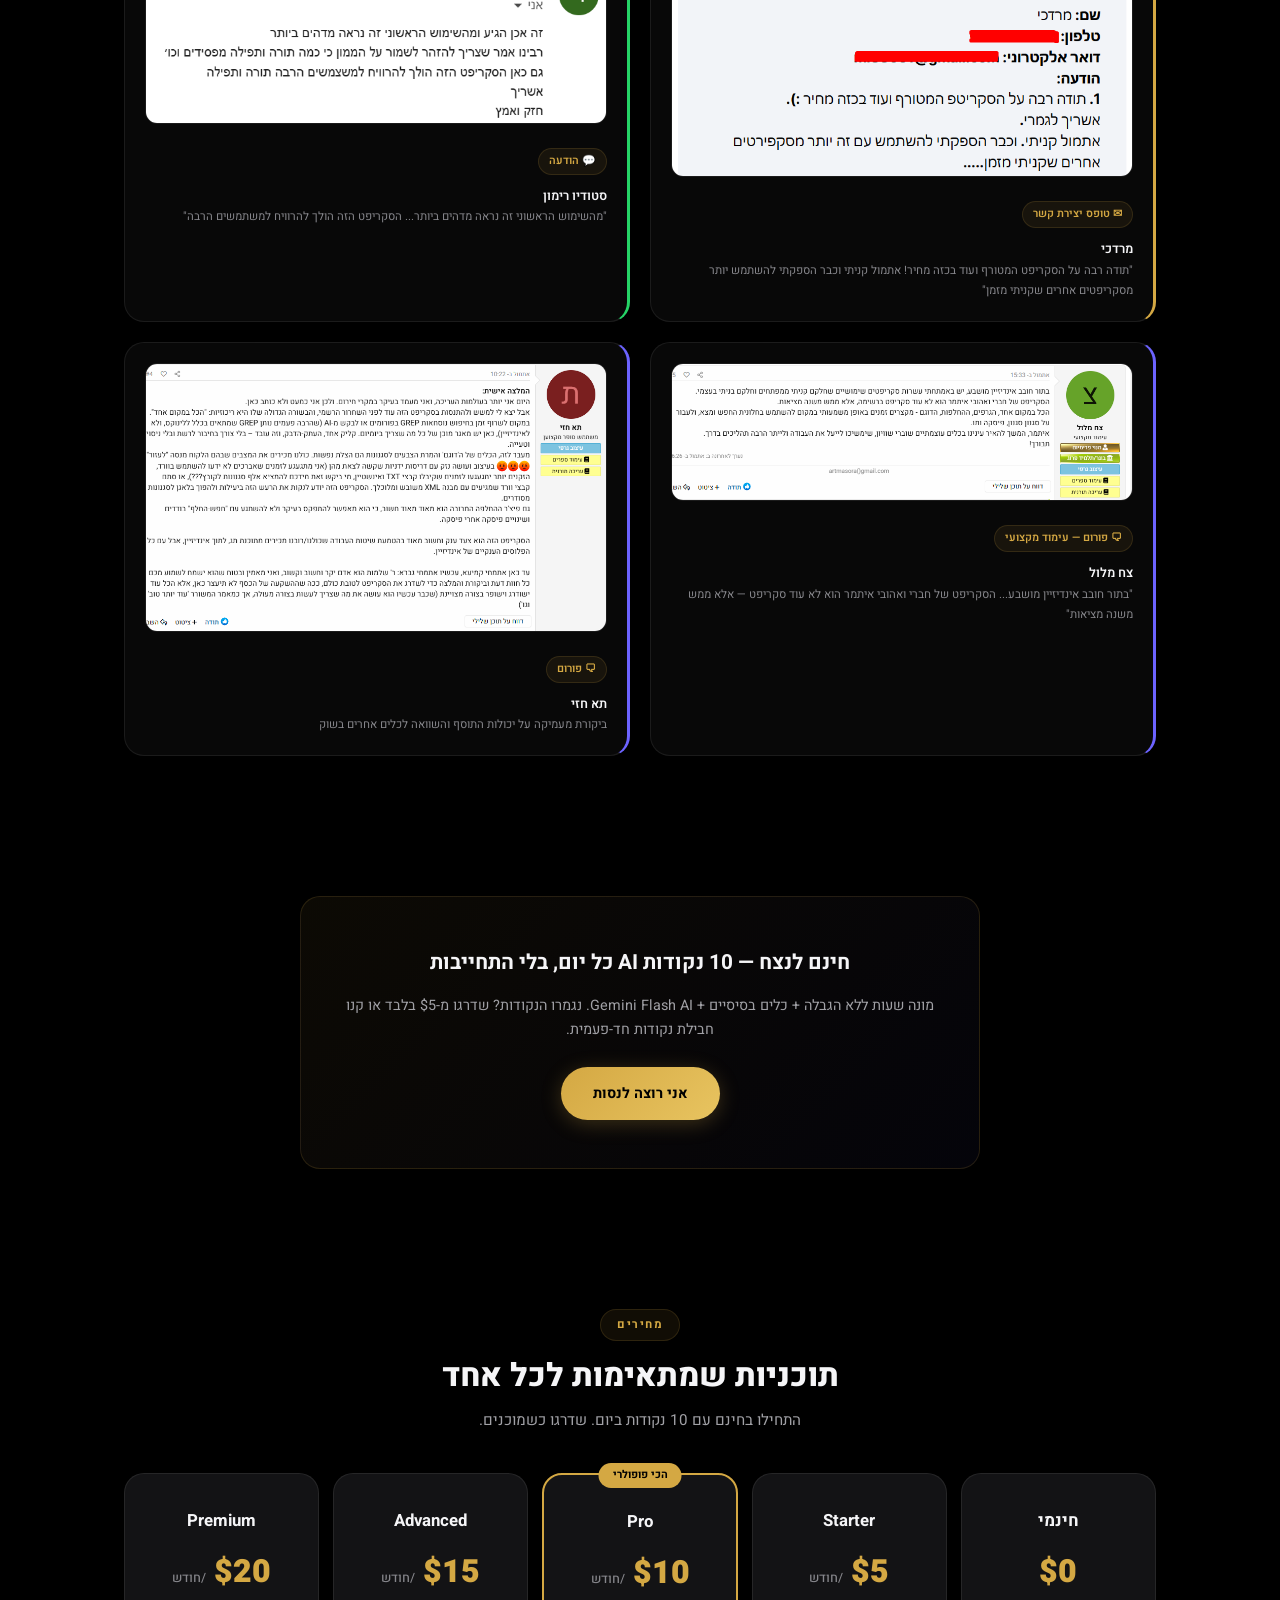
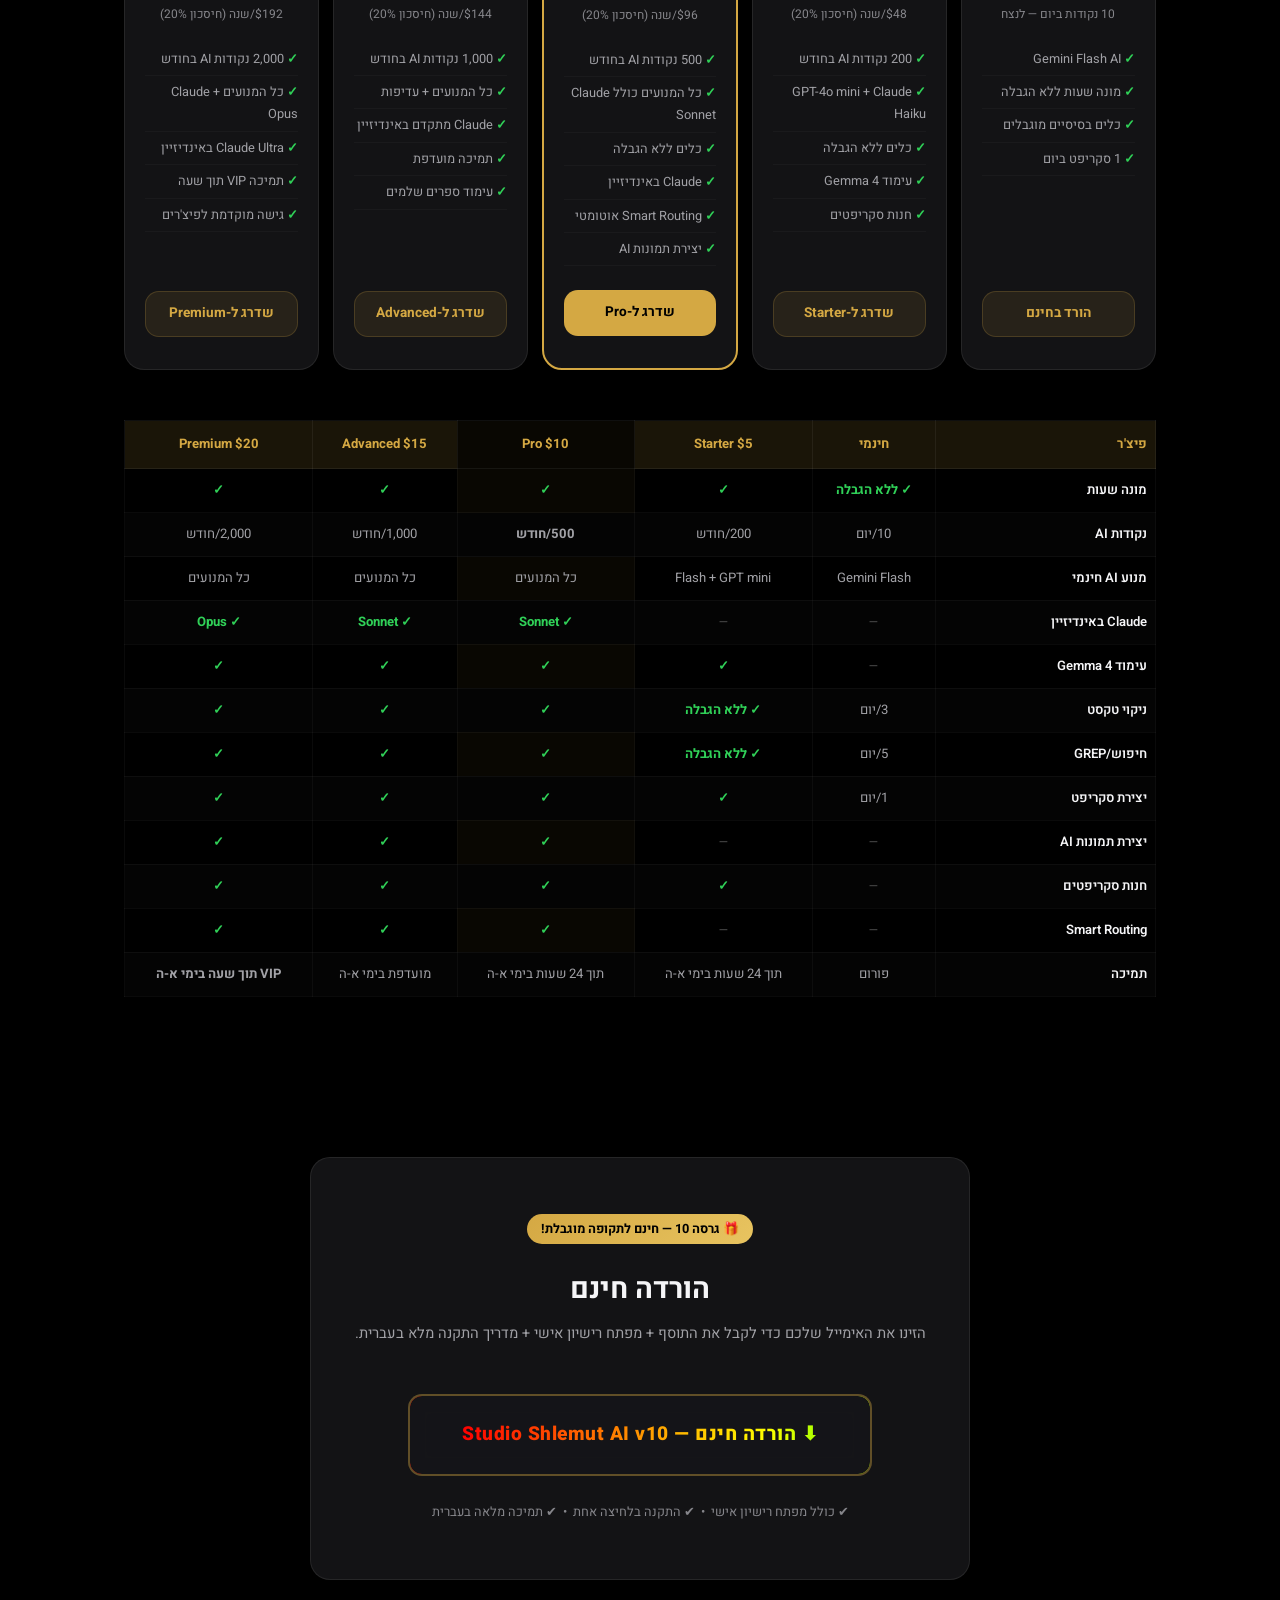
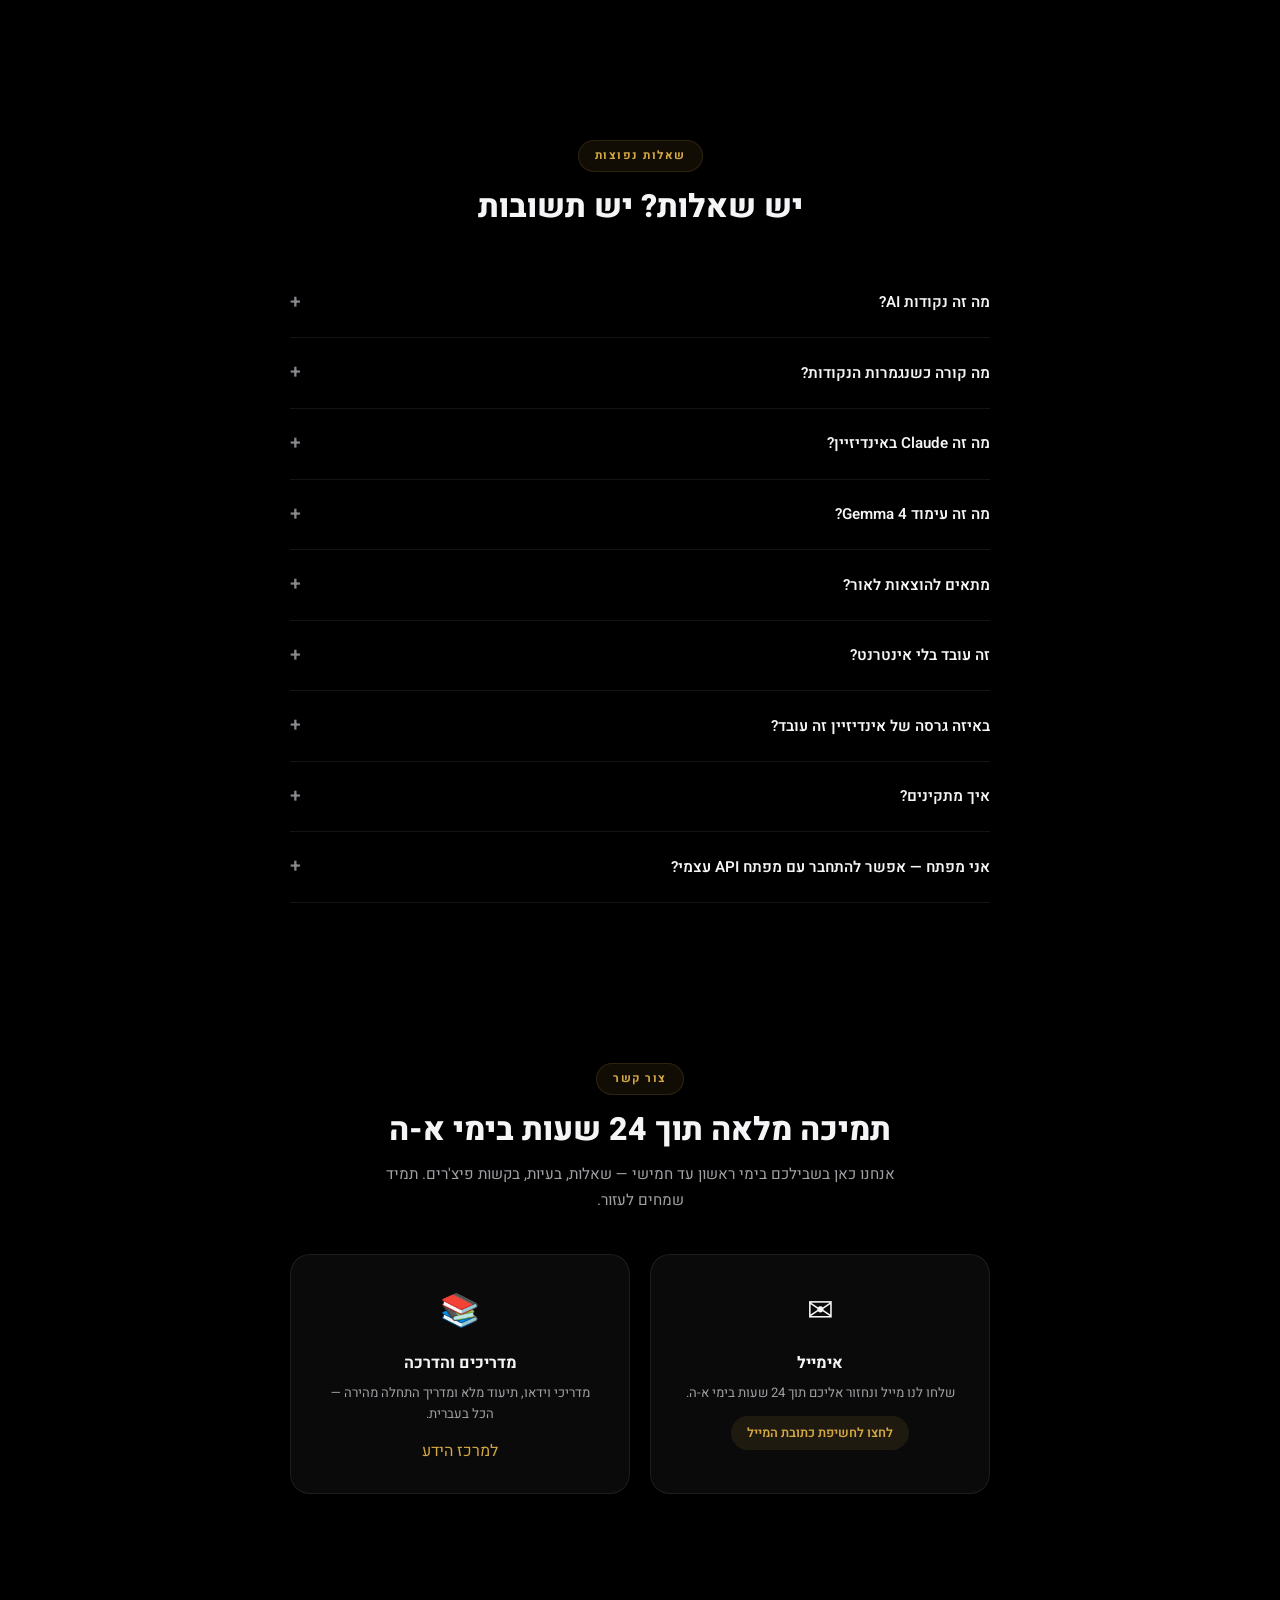
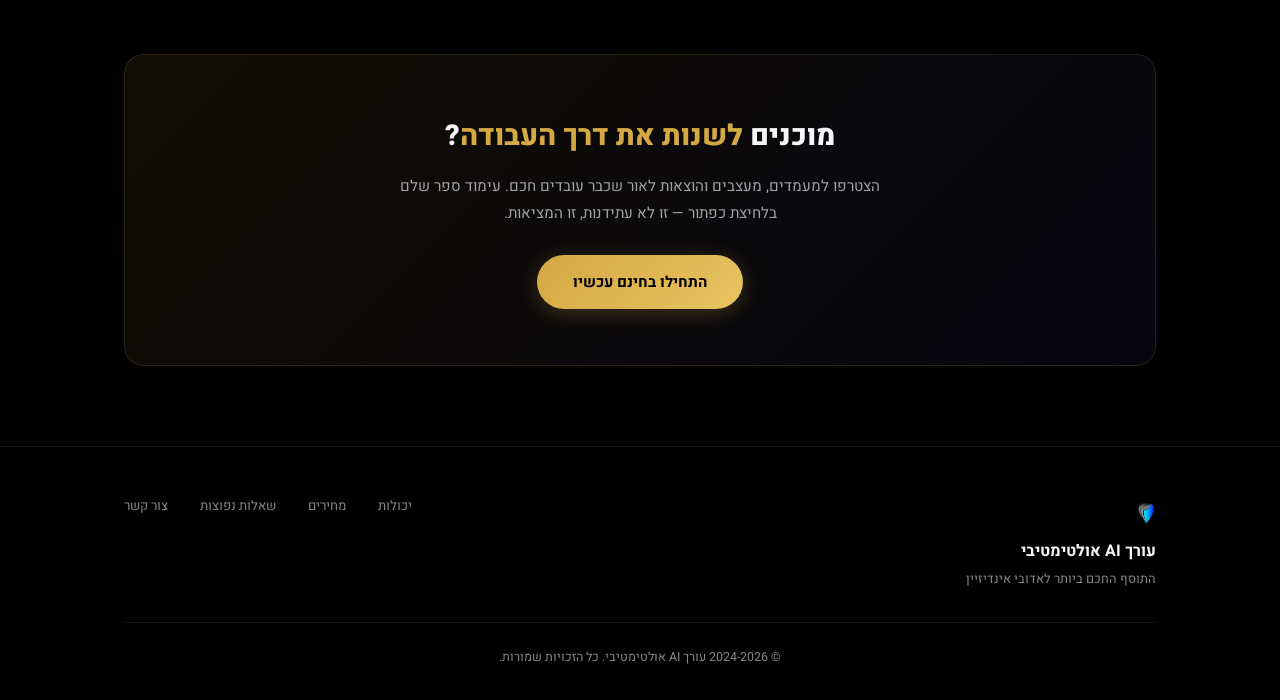
==== commit b1c1d819: "Update index.html" ====
--- a/index.html
+++ b/index.html
@@ -11,38 +11,32 @@
 <link href="https://fonts.googleapis.com/css2?family=Heebo:wght@300;400;500;600;700;800;900&display=swap" rel="stylesheet">
 <link rel="stylesheet" href="css/style.css">
 <style>
-/* ── Fixes & Enhancements ── */
+/* ══════ OVERRIDES & ENHANCEMENTS ══════ */
 
-/* Stats: ensure always visible */
+/* ── Cursor: Default arrow + RGB halo ── */
+body{cursor:default !important;}
+a,button,.faq-q,.cta-btn,.cta-btn-outline,.nav-cta,.plan .btn{cursor:pointer !important;}
+.cursor-dot{display:none !important;}
+.cursor-ring{
+  width:48px !important;height:48px !important;
+  border:none !important;border-radius:50%;
+  background:radial-gradient(circle,rgba(255,255,255,.06) 0%,transparent 70%) !important;
+  box-shadow:0 0 20px 8px var(--cursor-color,#ff0000),0 0 40px 16px rgba(255,255,255,.03) !important;
+  opacity:.6;
+  pointer-events:none;
+  transition:width .25s,height .25s,opacity .2s,box-shadow .2s !important;
+}
+.cursor-ring.hover{
+  width:72px !important;height:72px !important;
+  opacity:.85;
+  box-shadow:0 0 30px 12px var(--cursor-color,#ff0000),0 0 60px 24px rgba(255,255,255,.05) !important;
+}
+@media(hover:none){.cursor-ring{display:none !important;}}
+
+/* ── Stats: force visible ── */
 .stats-grid .stat{opacity:1 !important;transform:none !important;}
 
-/* Hero sub: ensure always visible */
-.hero-sub span{opacity:1 !important;transform:none !important;display:inline-flex;align-items:center;gap:4px;}
-
-/* ── Improved RGB Cursor ── */
-.cursor-dot{
-  width:10px !important;height:10px !important;
-  box-shadow:0 0 12px 3px var(--cursor-color,#ff0000),0 0 24px 6px rgba(255,255,255,.08) !important;
-}
-.cursor-ring{
-  width:42px !important;height:42px !important;
-  border:2px solid var(--cursor-color,#ff0000) !important;
-  box-shadow:0 0 10px rgba(255,255,255,.05);
-  opacity:.7;
-}
-.cursor-ring.hover{
-  width:60px !important;height:60px !important;
-  background:rgba(255,255,255,.04) !important;
-  box-shadow:0 0 30px var(--cursor-color,#ff0000) !important;
-  opacity:1;
-}
-/* Fallback cursor for touch/mobile */
-@media(hover:none){
-  body{cursor:auto !important;}
-  .cursor-dot,.cursor-ring{display:none !important;}
-}
-
-/* ── Marketplace RGB Title ── */
+/* ── Marketplace RGB ── */
 .marketplace .section-title{
   background:linear-gradient(90deg,#ff0000,#ff8000,#ffff00,#00ff00,#00ffff,#0080ff,#8000ff,#ff0080,#ff0000);
   background-size:300% 100%;
@@ -51,7 +45,7 @@
 }
 .mp-highlight{
   border:2px solid transparent !important;
-  background-image:linear-gradient(rgba(28,28,30,.9),rgba(28,28,30,.9)),linear-gradient(90deg,#ff0000,#ff8000,#ffff00,#00ff00,#00ffff,#8000ff,#ff0080,#ff0000) !important;
+  background-image:linear-gradient(rgba(28,28,30,.92),rgba(28,28,30,.92)),linear-gradient(90deg,#ff0000,#ff8000,#ffff00,#00ff00,#00ffff,#8000ff,#ff0080,#ff0000) !important;
   background-origin:border-box !important;
   background-clip:padding-box,border-box !important;
   background-size:100% 100%,300% 100% !important;
@@ -60,61 +54,48 @@
 }
 @keyframes rgbHighlight{0%{background-position:center,0% 50%}100%{background-position:center,300% 50%}}
 
-/* ── Download Button — Big RGB ── */
-.download-box .dl-btn{
-  display:inline-block !important;
-  font-size:1.3rem !important;
-  font-weight:800 !important;
-  padding:22px 56px !important;
-  border-radius:50px !important;
-  color:#000 !important;
-  background:linear-gradient(135deg,var(--gold),#e8c460) !important;
-  text-decoration:none !important;
-  text-align:center !important;
-  margin-top:24px !important;
-  position:relative;
-  z-index:1;
-  overflow:visible;
-  transition:transform .3s, box-shadow .3s;
-  box-shadow:
-    0 0 20px rgba(212,168,67,.4),
-    0 0 40px rgba(212,168,67,.2),
-    0 0 60px rgba(212,168,67,.1);
-  animation:dlBtnPulse 2.5s ease-in-out infinite;
-}
-.download-box .dl-btn:hover{
-  transform:translateY(-4px) scale(1.03);
-  box-shadow:
-    0 0 30px rgba(212,168,67,.5),
-    0 0 60px rgba(212,168,67,.3),
-    0 0 90px rgba(212,168,67,.15);
-}
-@keyframes dlBtnPulse{
-  0%,100%{box-shadow:0 0 20px rgba(212,168,67,.4),0 0 40px rgba(212,168,67,.2);}
-  50%{box-shadow:0 0 30px rgba(212,168,67,.6),0 0 60px rgba(212,168,67,.35),0 0 80px rgba(108,99,255,.15);}
-}
-
-/* RGB glow ring around download button */
-.dl-btn-wrap{
-  position:relative;display:inline-block;margin-top:24px;
-}
-.dl-btn-wrap::before{
-  content:'';position:absolute;inset:-4px;border-radius:54px;z-index:0;
+/* ── Download Button: Entry-splash style ── */
+.download-box{
+  max-width:660px !important;padding:56px 40px !important;
+}
+.download-box h2{font-size:1.8rem !important;}
+.dl-btn-entry{
+  display:inline-block;
+  background:rgba(20,20,24,.8);color:#fff;
+  border:2px solid rgba(212,168,67,.4);
+  padding:22px 52px;border-radius:14px;
+  font-family:inherit;font-size:1.2rem;font-weight:800;
+  text-decoration:none;text-align:center;
+  position:relative;overflow:hidden;
+  backdrop-filter:blur(10px);
+  letter-spacing:.5px;
+  transition:all .35s;
+  margin-top:24px;
+}
+.dl-btn-entry::before{
+  content:'';position:absolute;inset:-2px;border-radius:14px;
   background:linear-gradient(90deg,#ff0000,#ff8000,#ffff00,#00ff00,#00ffff,#8000ff,#ff0080,#ff0000);
   background-size:300% 100%;
   animation:rgbBorder 4s linear infinite;
-  filter:blur(2px);
-  opacity:.7;
+  z-index:-1;padding:2px;
+  -webkit-mask:linear-gradient(#fff 0 0) content-box,linear-gradient(#fff 0 0);
+  -webkit-mask-composite:xor;mask-composite:exclude;
+}
+.dl-btn-entry .btn-text{
+  background:linear-gradient(90deg,#ff0000,#ff8000,#ffff00,#00ff00,#00ffff,#8000ff,#ff0080,#ff0000);
+  background-size:300% 100%;
+  -webkit-background-clip:text;-webkit-text-fill-color:transparent;background-clip:text;
+  animation:rgbText 5s linear infinite;
+}
+.dl-btn-entry:hover{
+  transform:translateY(-3px);
+  box-shadow:0 0 30px rgba(212,168,67,.3),0 0 60px rgba(108,99,255,.15);
 }
 @keyframes rgbBorder{0%{background-position:0% 50%}100%{background-position:300% 50%}}
 
-.download-box{
-  max-width:650px !important;
-  padding:56px 40px !important;
-}
-.download-box h2{
-  font-size:1.8rem !important;
-}
+/* ── Stats grid: 6 columns ── */
+.stats-grid{grid-template-columns:repeat(6,1fr) !important;gap:16px !important;}
+@media(max-width:768px){.stats-grid{grid-template-columns:repeat(3,1fr) !important;}}
 </style>
 </head>
 <body>
@@ -144,7 +125,7 @@
   <input type="range" id="musicVol" min="0" max="100" value="20" oninput="setVolume(this.value)">
   <span class="vol-label" id="volLabel">20%</span>
 </div>
-<!-- Custom Cursor -->
+<!-- Custom Cursor (halo only, no dot) -->
 <div class="cursor-dot"></div>
 <div class="cursor-ring"></div>
 <!-- ── Navigation ── -->
@@ -170,41 +151,35 @@
   </div>
   <div class="container">
     <div class="hero-split">
-      <!-- Right side: Text -->
       <div class="hero-text">
         <div class="hero-badge">התוסף שכבש את שוק העימוד בישראל</div>
         <h1>עימוד ספר שלם<br>בלחיצת כפתור</h1>
         <p class="subtitle">שכחו מעבודה ידנית. עורך AI אולטימטיבי הופך את אדובי אינדיזיין למכונה אוטומטית — AI חכם שמבין עברית, 40+ כלים אוטומטיים, ותמלול קולי. הכלי שהחיים הקלים של כל מעצב ומעמד ספרים מתחילים איתו.</p>
         <div class="cta-group">
-          <a href="#download" class="cta-btn">התחילו בחינם — 10 נקודות ביום</a>
+          <a href="#download" class="cta-btn">התחילו בחינם</a>
           <a href="#features" class="cta-btn-outline">גלו את היכולות</a>
         </div>
-        <div class="hero-sub" style="opacity:1 !important;transform:none !important;">
-          <span style="opacity:1 !important;transform:none !important;"><span class="dot"></span> 10 נקודות AI חינם כל יום</span>
-          <span style="opacity:1 !important;transform:none !important;"><span class="dot"></span> כלים אופליין ללא הגבלה</span>
-          <span style="opacity:1 !important;transform:none !important;"><span class="dot"></span> תמיכה תוך 24 שעות בימי א-ה</span>
-        </div>
-      </div>
-      <!-- Left side: Product Mockup -->
+      </div>
       <div class="hero-mockup-side">
         <img src="assets/images/mockup.png" alt="הדמיה עורך אולטימטיבי" class="hero-mockup">
       </div>
     </div>
-    <!-- Explainer Video Placeholder -->
     <div class="hero-explainer" id="explainerVideo" onclick="playExplainer(this)">
       <div class="play-btn"></div>
       <div class="vid-label">צפו בסרטון הסבר — 2 דקות</div>
     </div>
   </div>
 </section>
-<!-- ── Stats ── -->
+<!-- ── Stats (6 boxes) ── -->
 <section class="stats">
   <div class="container">
     <div class="stats-grid" style="opacity:1 !important;transform:none !important;">
       <div class="stat" style="opacity:1 !important;transform:none !important;"><span class="num">40+</span><span class="lab">כלים אוטומטיים</span></div>
       <div class="stat" style="opacity:1 !important;transform:none !important;"><span class="num">114</span><span class="lab">פקודות AI</span></div>
       <div class="stat" style="opacity:1 !important;transform:none !important;"><span class="num">300ms</span><span class="lab">עימוד עמוד</span></div>
-      <div class="stat" style="opacity:1 !important;transform:none !important;"><span class="num">100%</span><span class="lab">תמיכה בעברית</span></div>
+      <div class="stat" style="opacity:1 !important;transform:none !important;"><span class="num">6</span><span class="lab">מנועי AI</span></div>
+      <div class="stat" style="opacity:1 !important;transform:none !important;"><span class="num">RTL</span><span class="lab">תמיכה מלאה בעברית</span></div>
+      <div class="stat" style="opacity:1 !important;transform:none !important;"><span class="num">24/7</span><span class="lab">עובד גם אופליין</span></div>
     </div>
   </div>
 </section>
@@ -389,7 +364,7 @@
     </div>
   </div>
 </section>
-<!-- ── Testimonials (Real Customer Screenshots Only) ── -->
+<!-- ── Testimonials (Real Only) ── -->
 <section class="testimonials">
   <div class="container">
     <div style="text-align:center;">
@@ -565,16 +540,14 @@
     </div>
   </div>
 </section>
-<!-- ── Download / Registration ── -->
+<!-- ── Download ── -->
 <section class="download-section" id="download">
   <div class="container">
     <div class="download-box">
       <div class="gift-badge">&#127873; גרסה 10 — חינם לתקופה מוגבלת!</div>
       <h2>הורדה חינם</h2>
       <p>הזינו את האימייל שלכם כדי לקבל את התוסף + מפתח רישיון אישי + מדריך התקנה מלא בעברית.</p>
-      <div class="dl-btn-wrap">
-        <a href="https://ultimate-tools.lemonsqueezy.com/checkout/buy/e7fd713b-7978-434c-a64c-f8b7ab78469c" class="dl-btn">&#11015; הורדה חינם — Studio Shlemut AI v10</a>
-      </div>
+      <a href="https://ultimate-tools.lemonsqueezy.com/checkout/buy/e7fd713b-7978-434c-a64c-f8b7ab78469c" class="dl-btn-entry"><span class="btn-text">&#11015; הורדה חינם — Studio Shlemut AI v10</span></a>
       <div class="disclaimer" style="margin-top:16px;font-size:.8rem;color:var(--muted);">&#10004; כולל מפתח רישיון אישי &nbsp;&bull;&nbsp; &#10004; התקנה בלחיצה אחת &nbsp;&bull;&nbsp; &#10004; תמיכה מלאה בעברית</div>
     </div>
   </div>
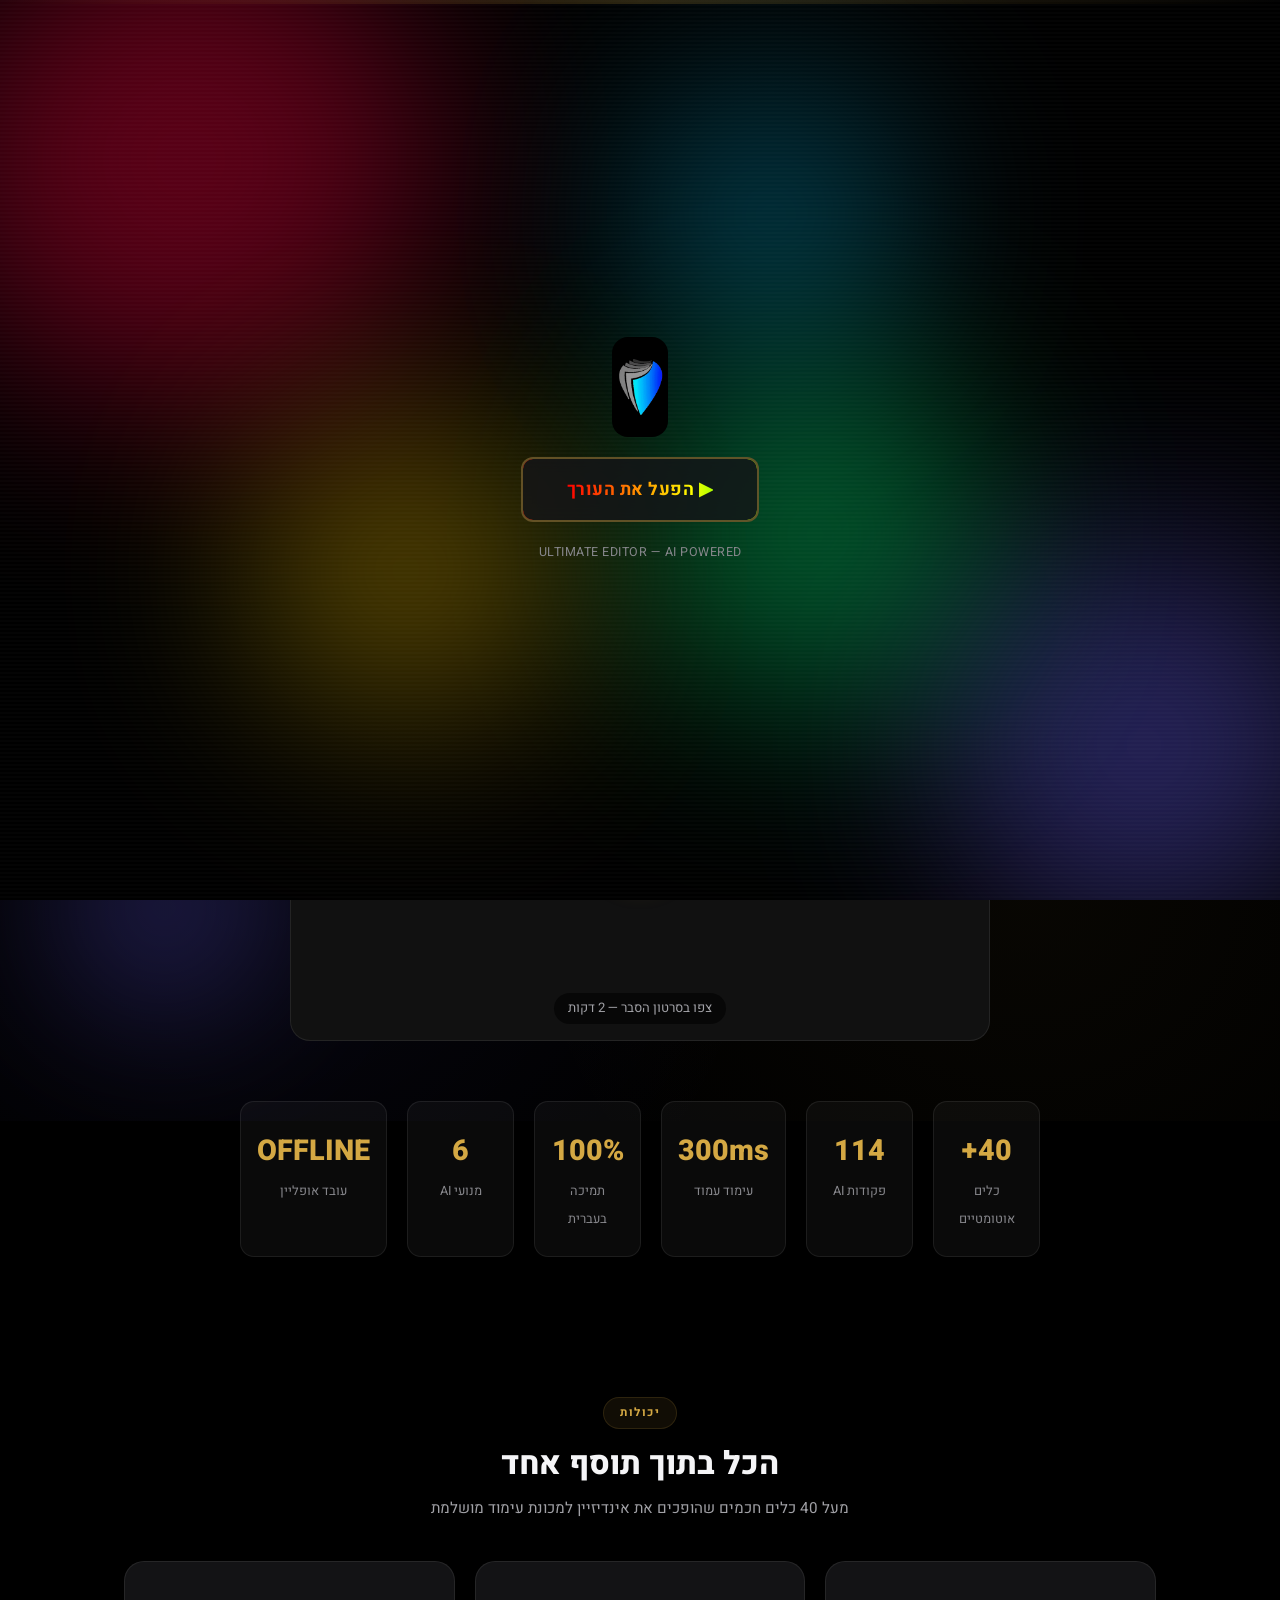
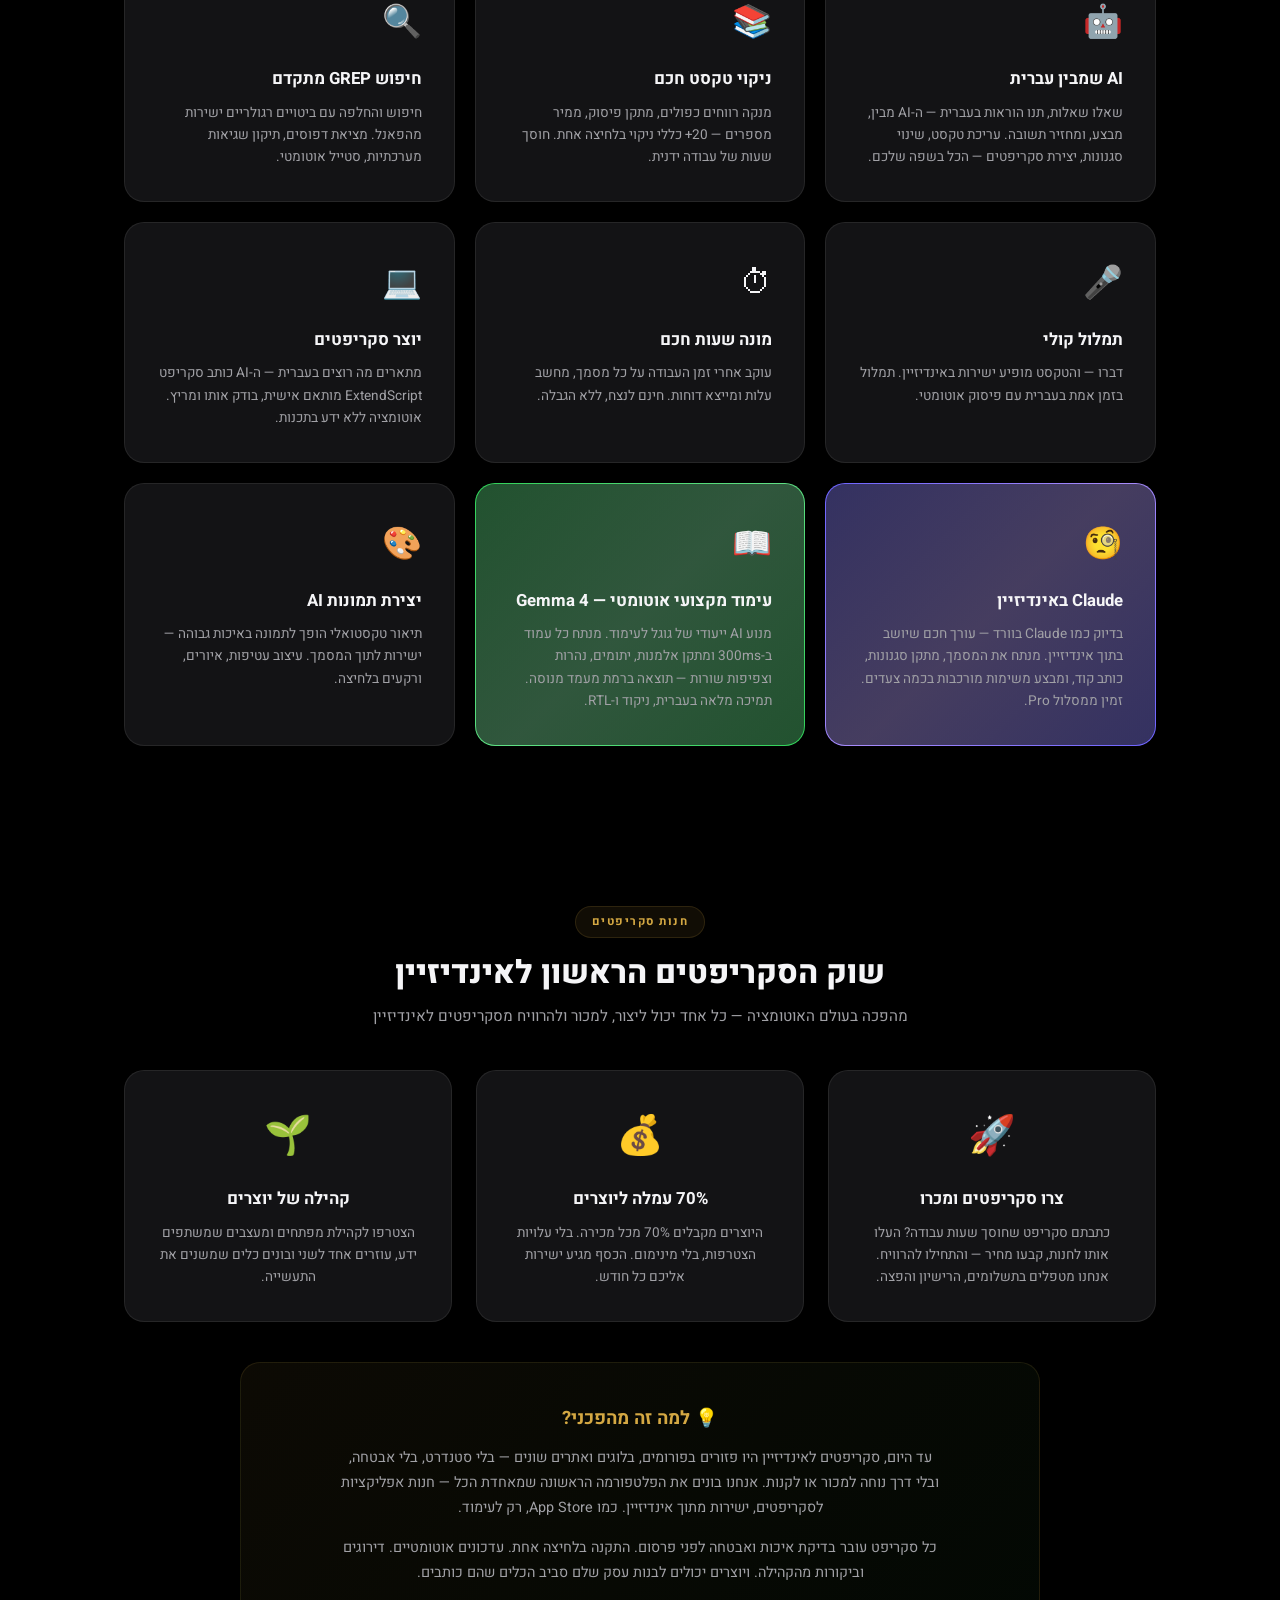
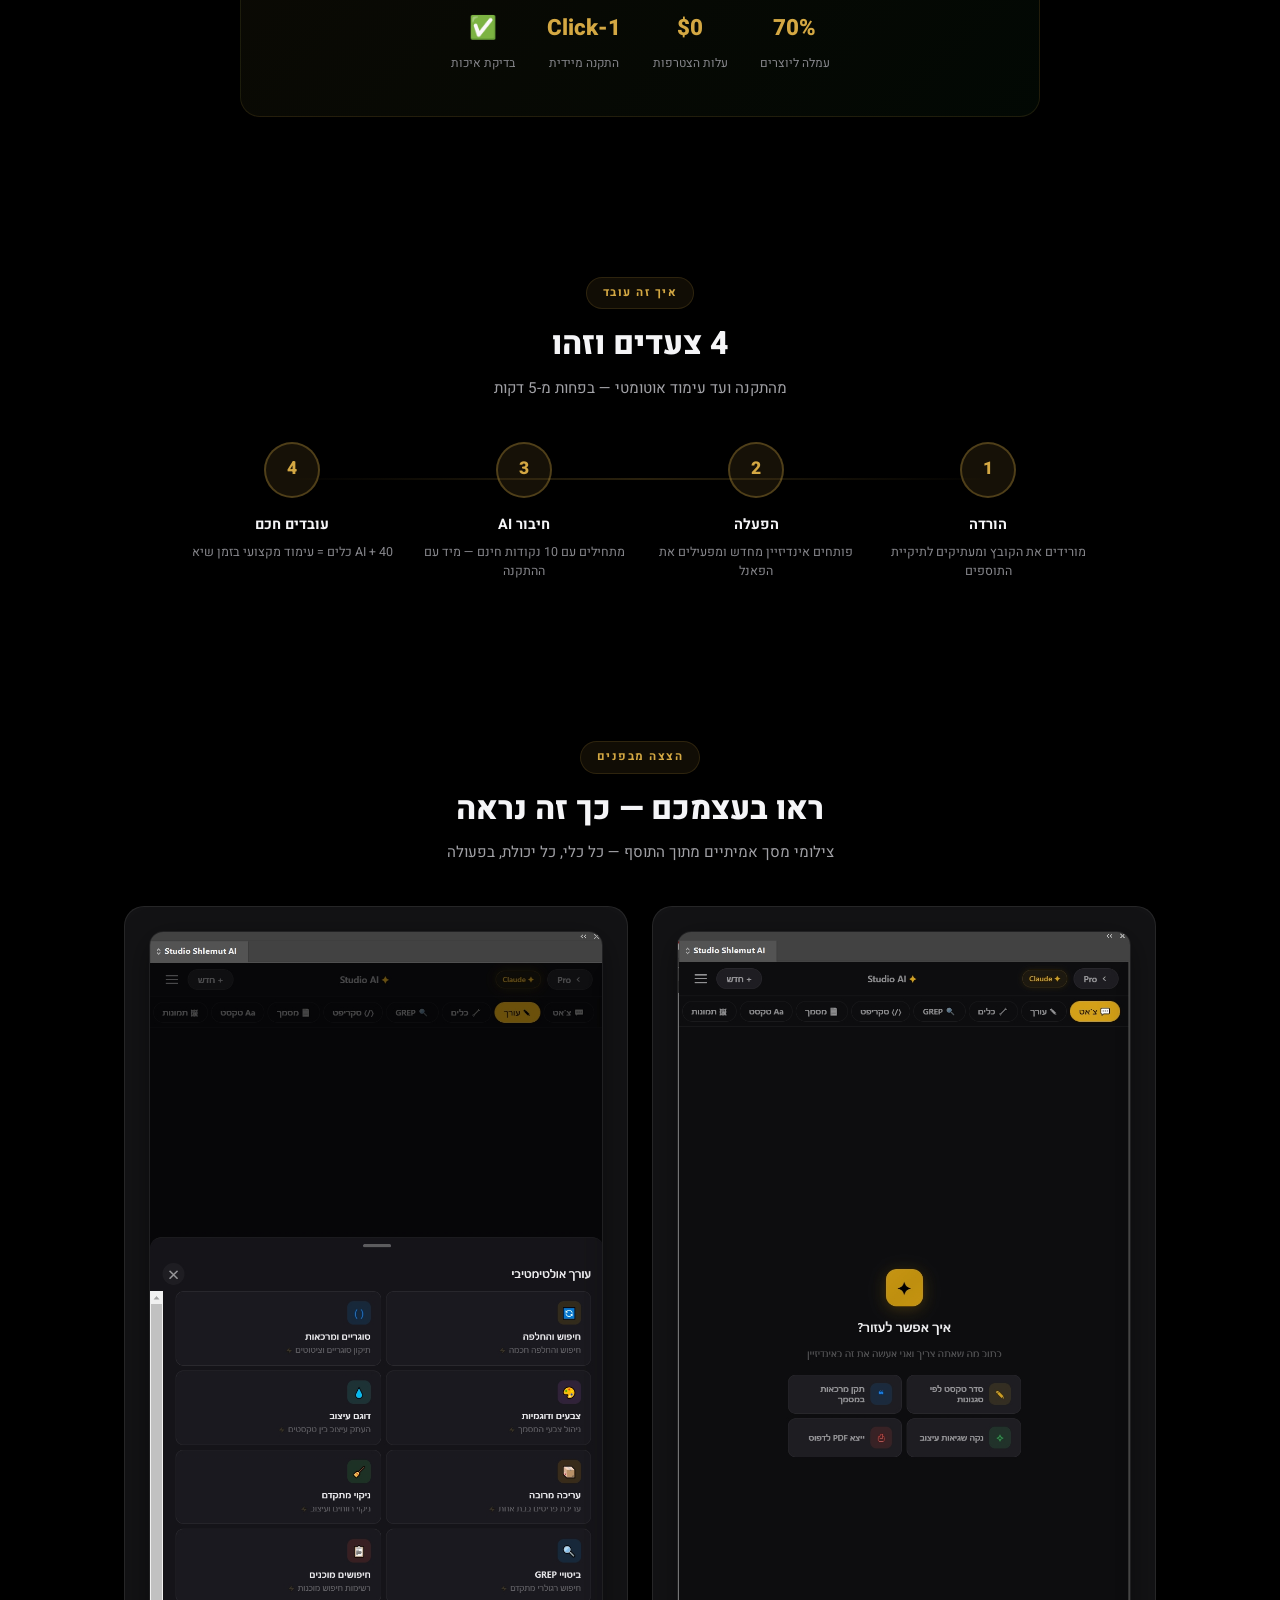
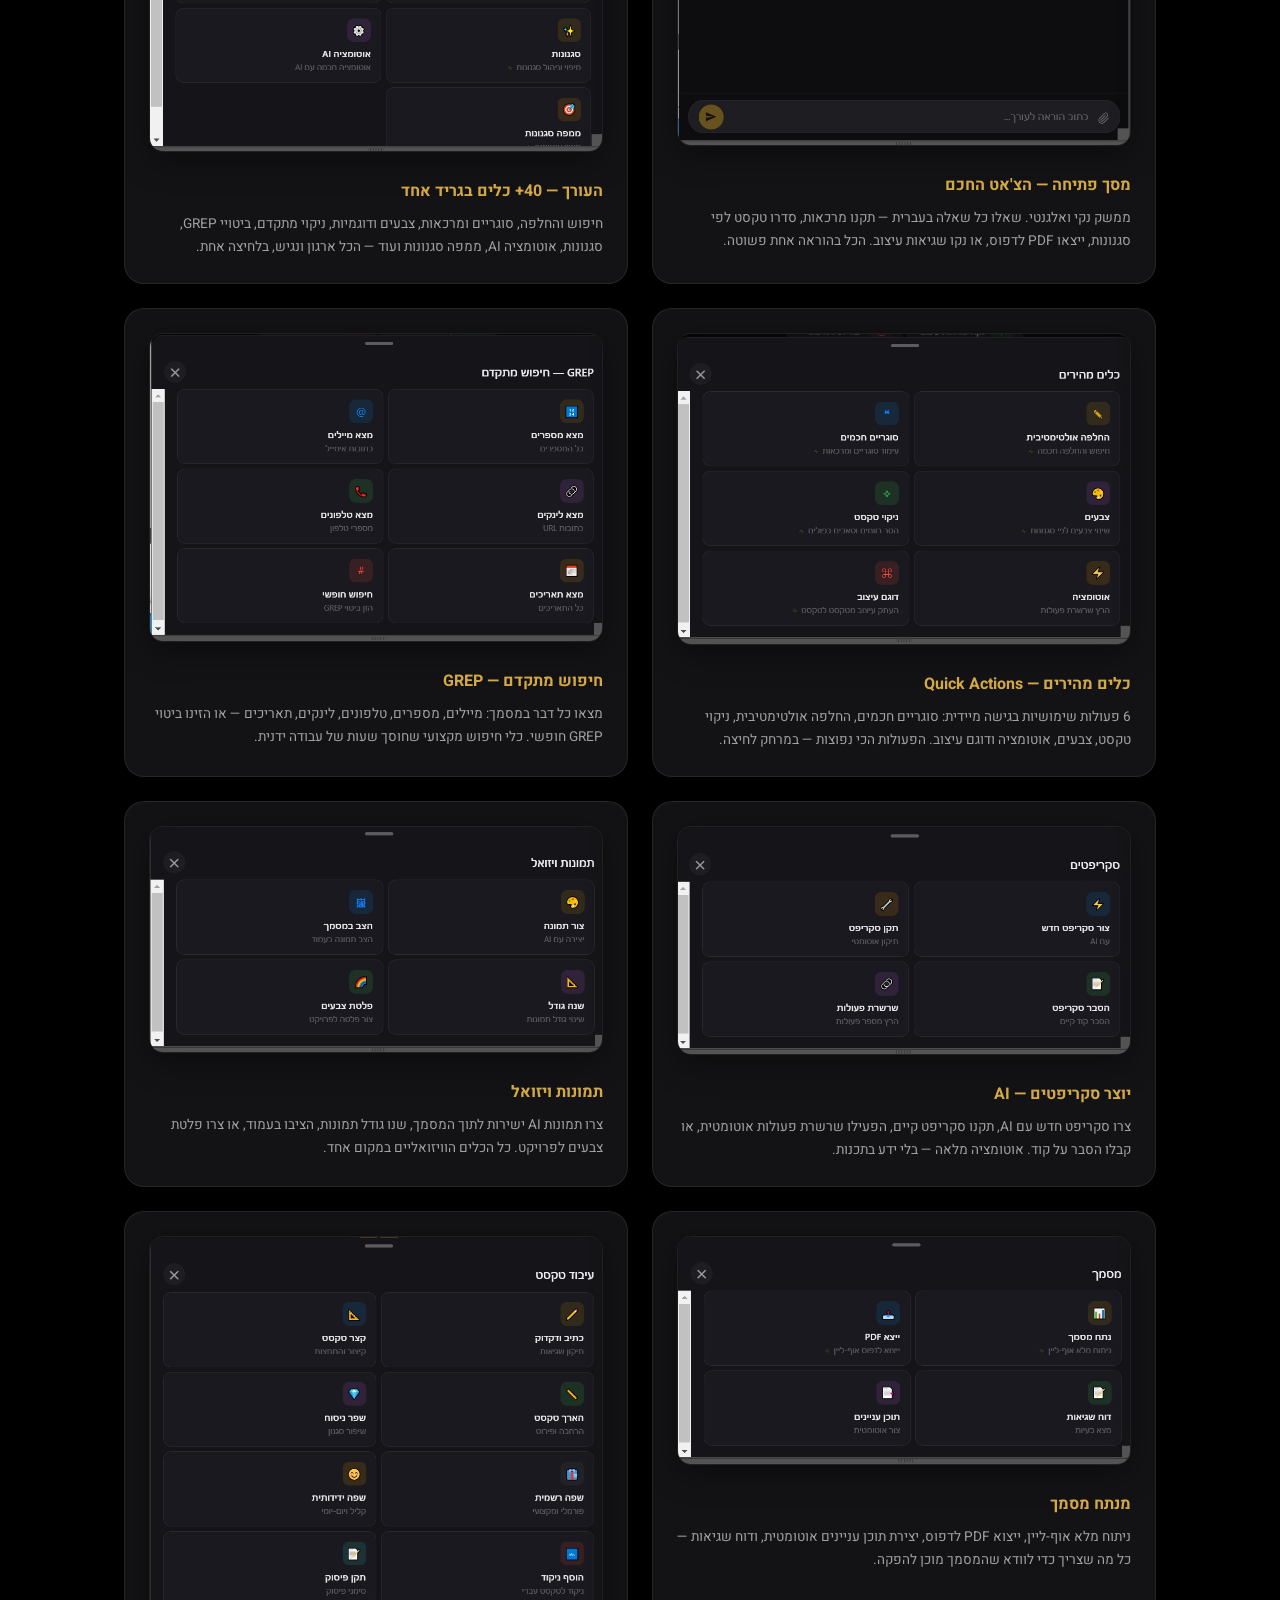
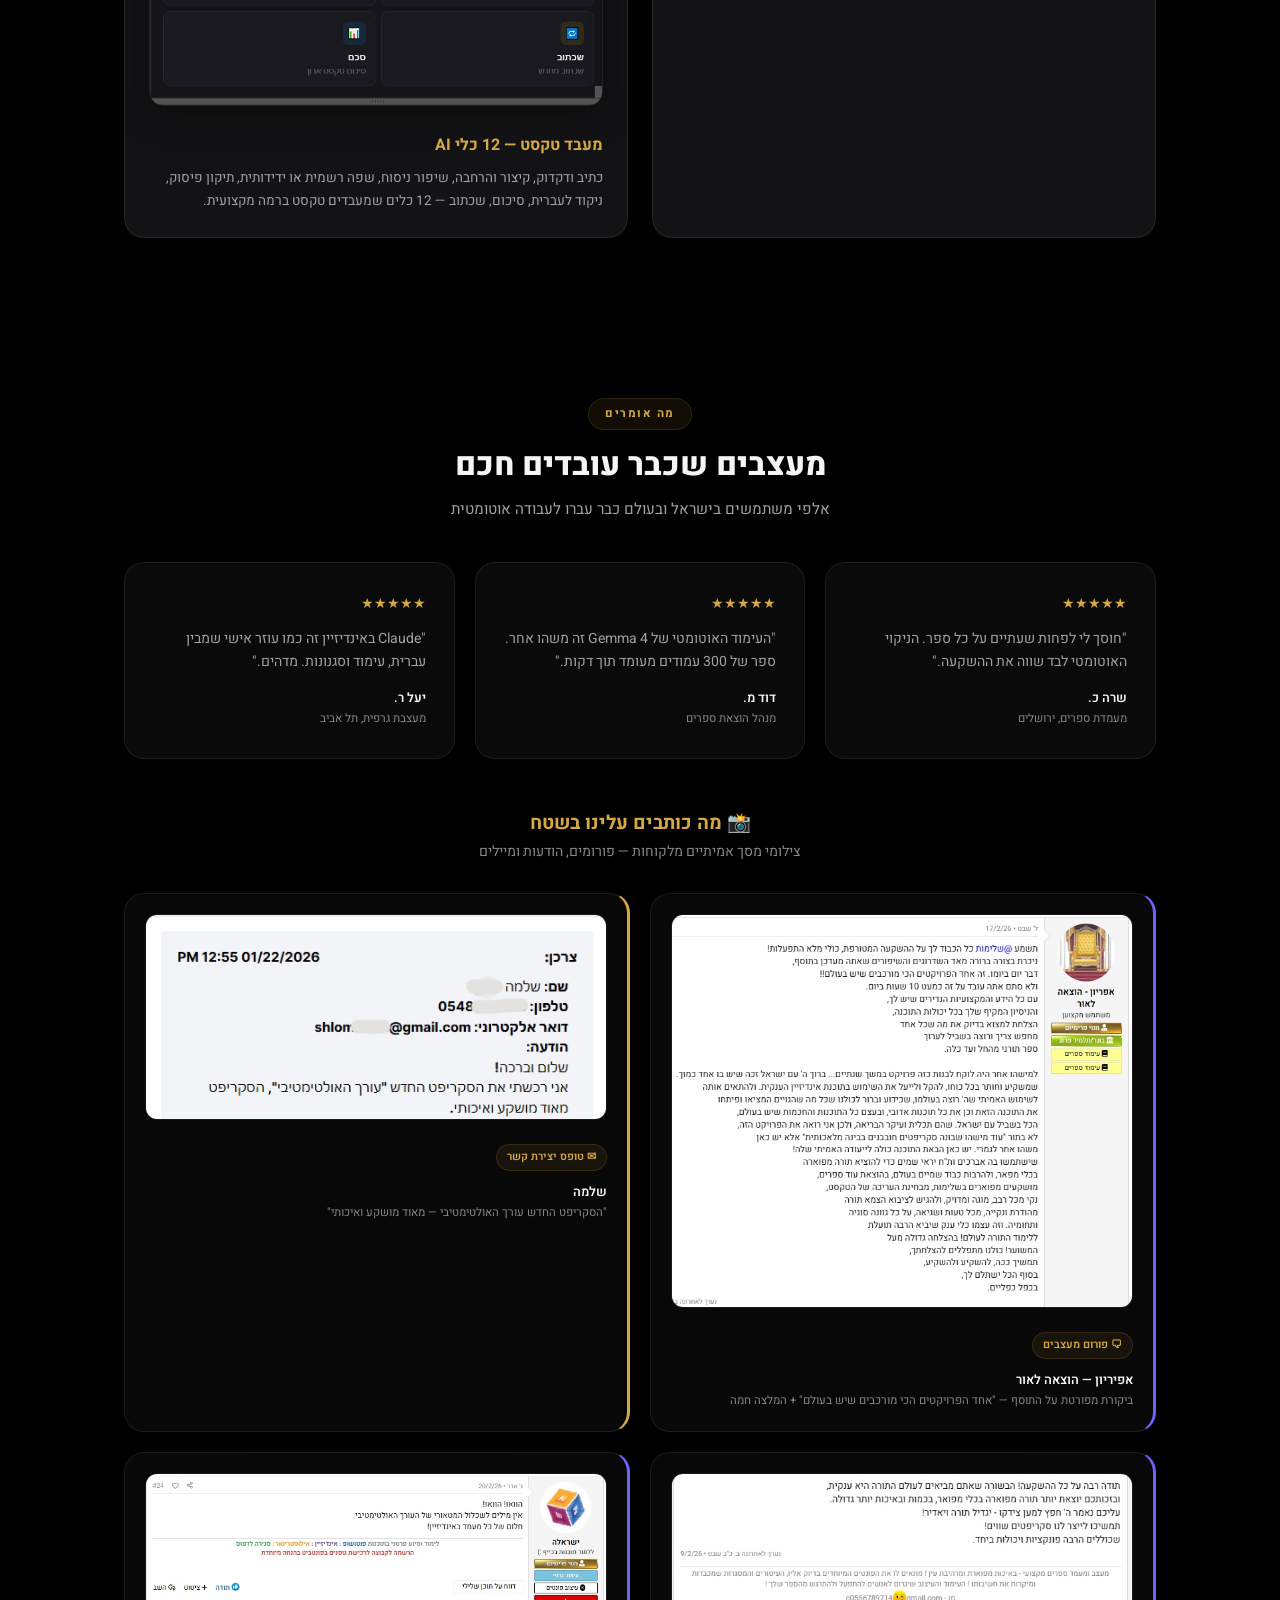
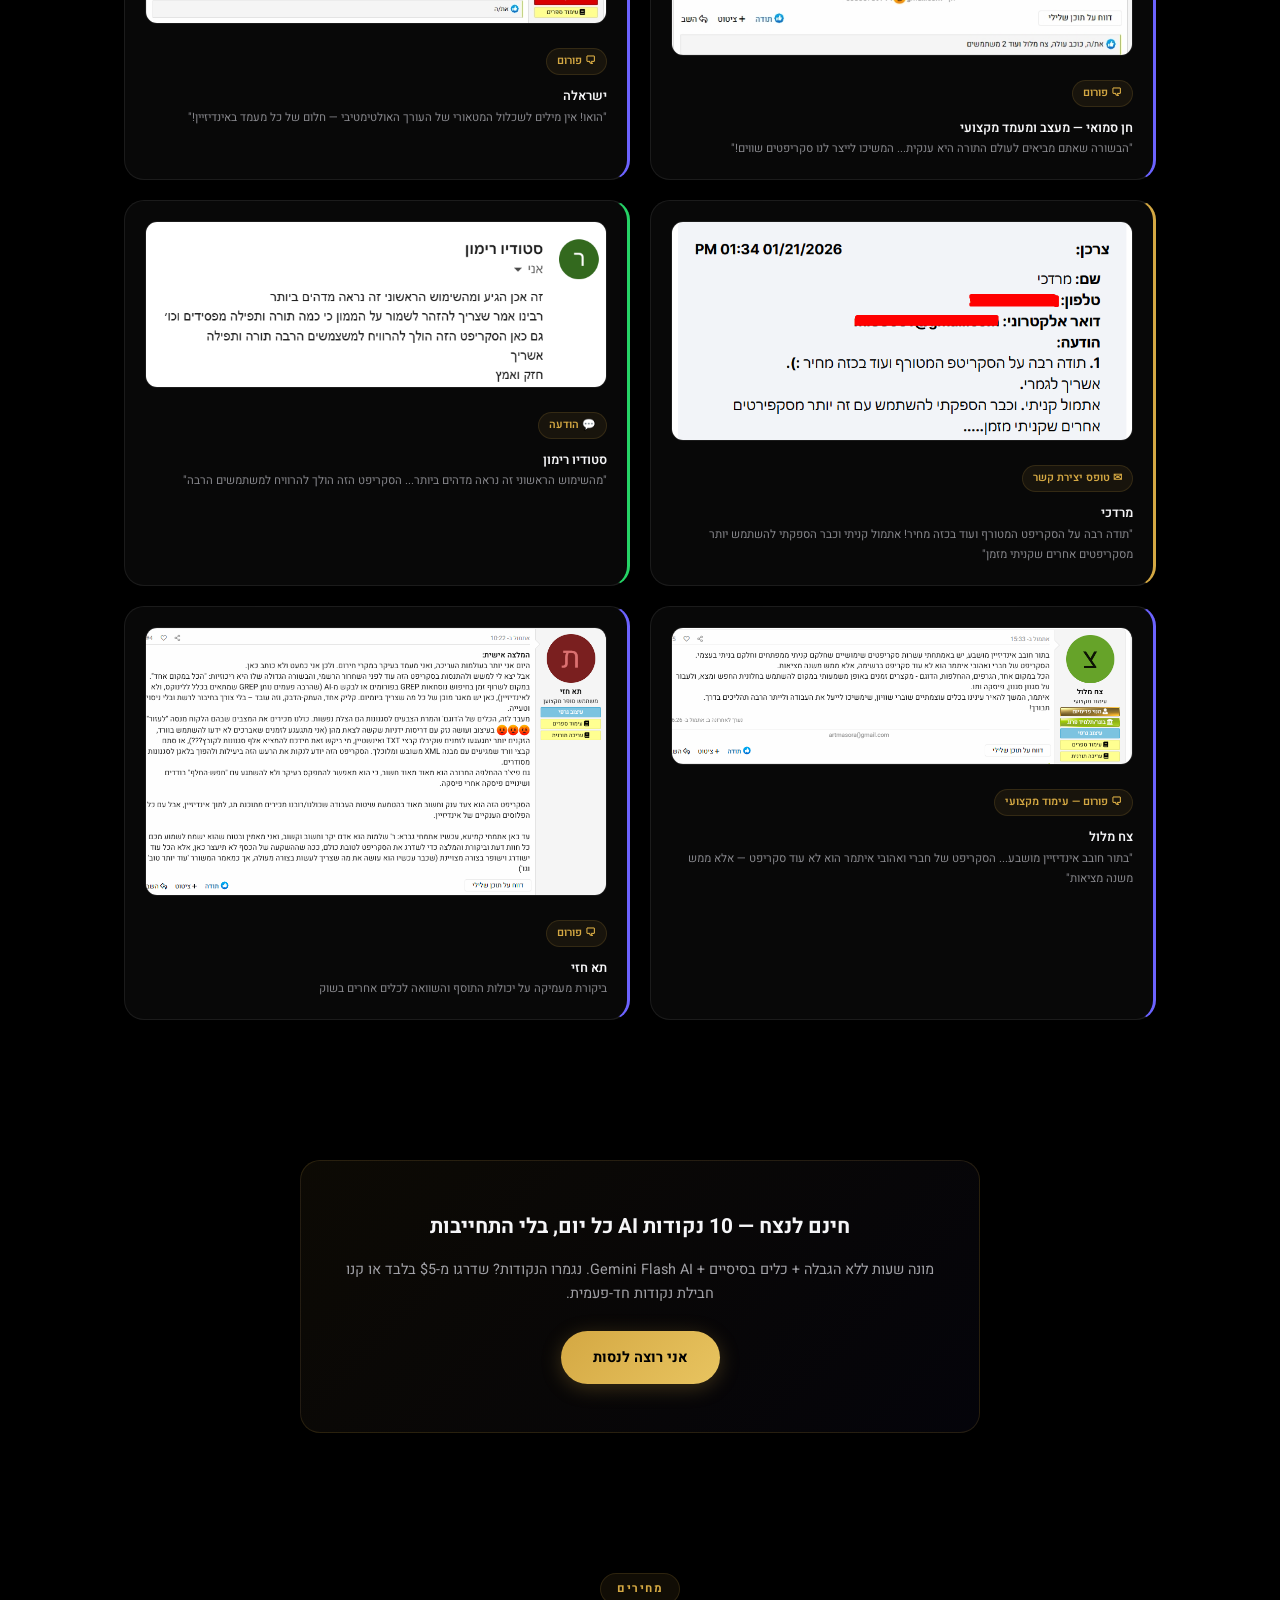
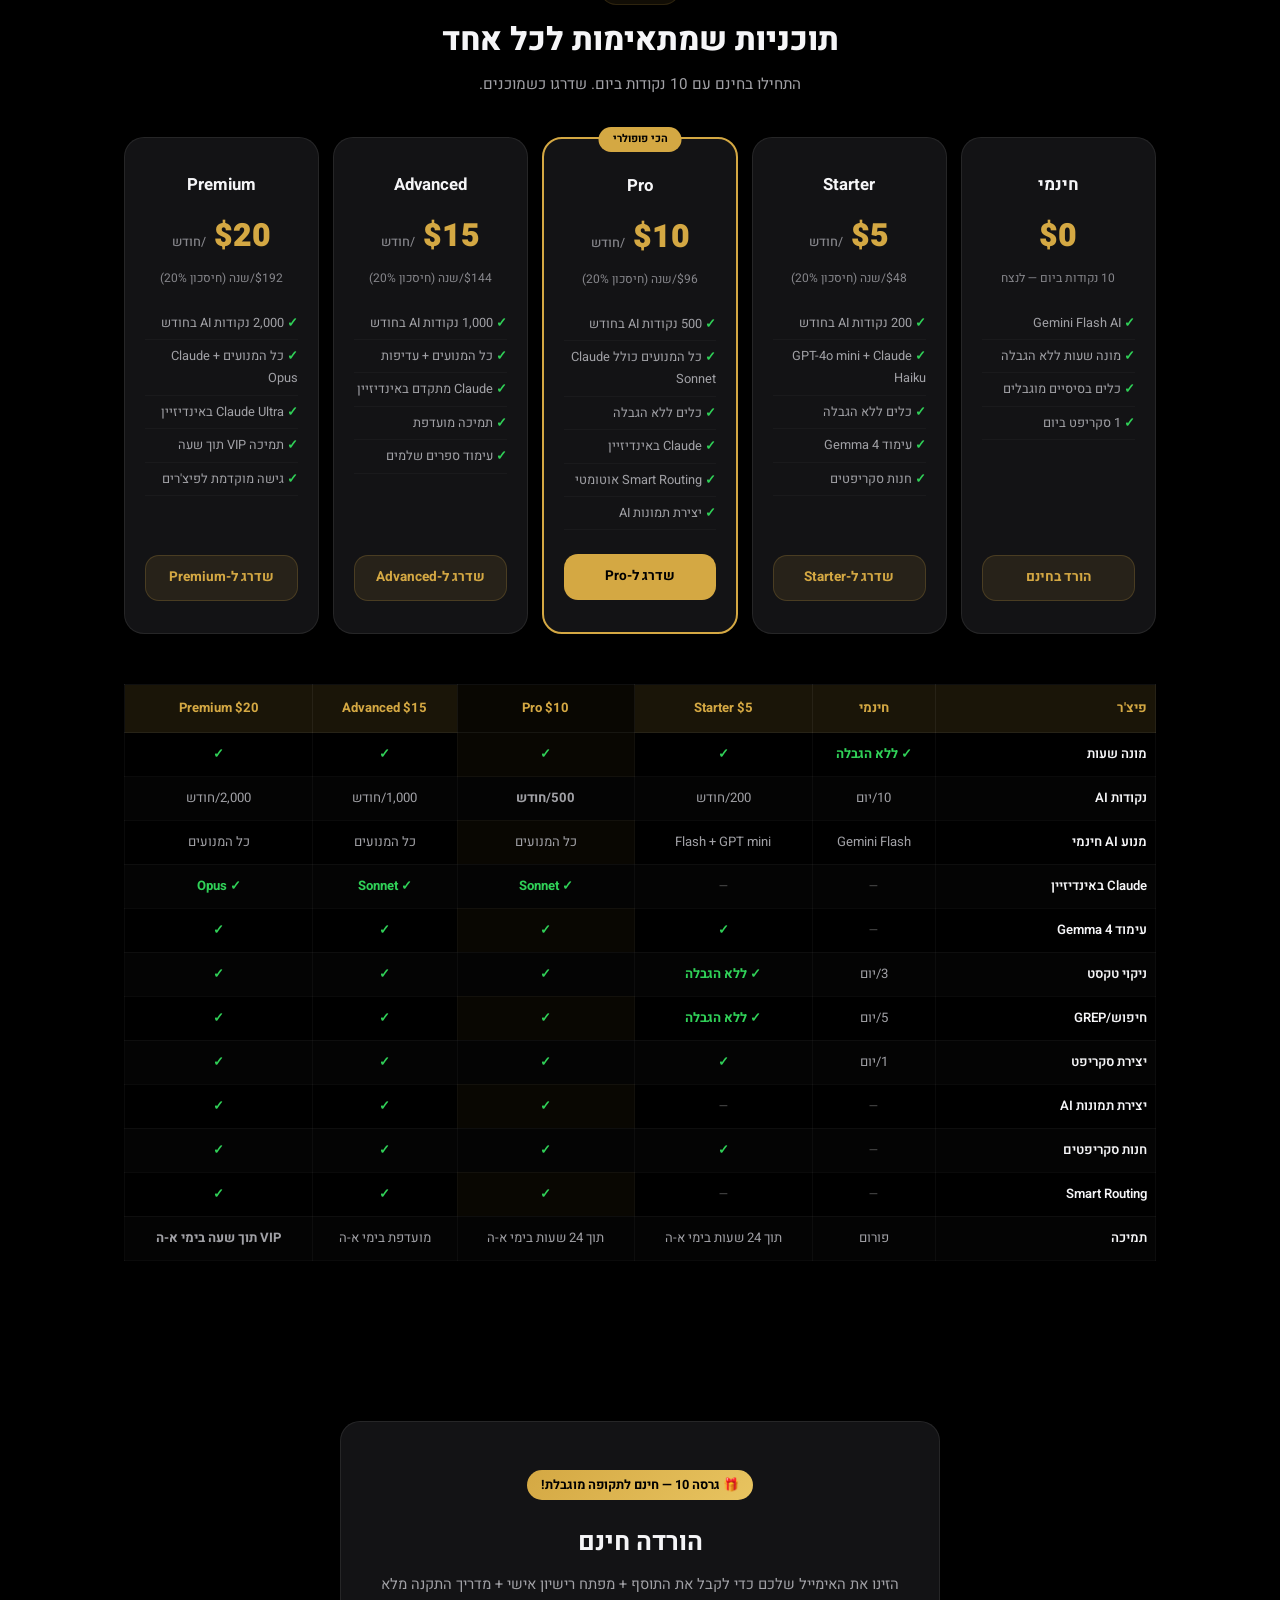
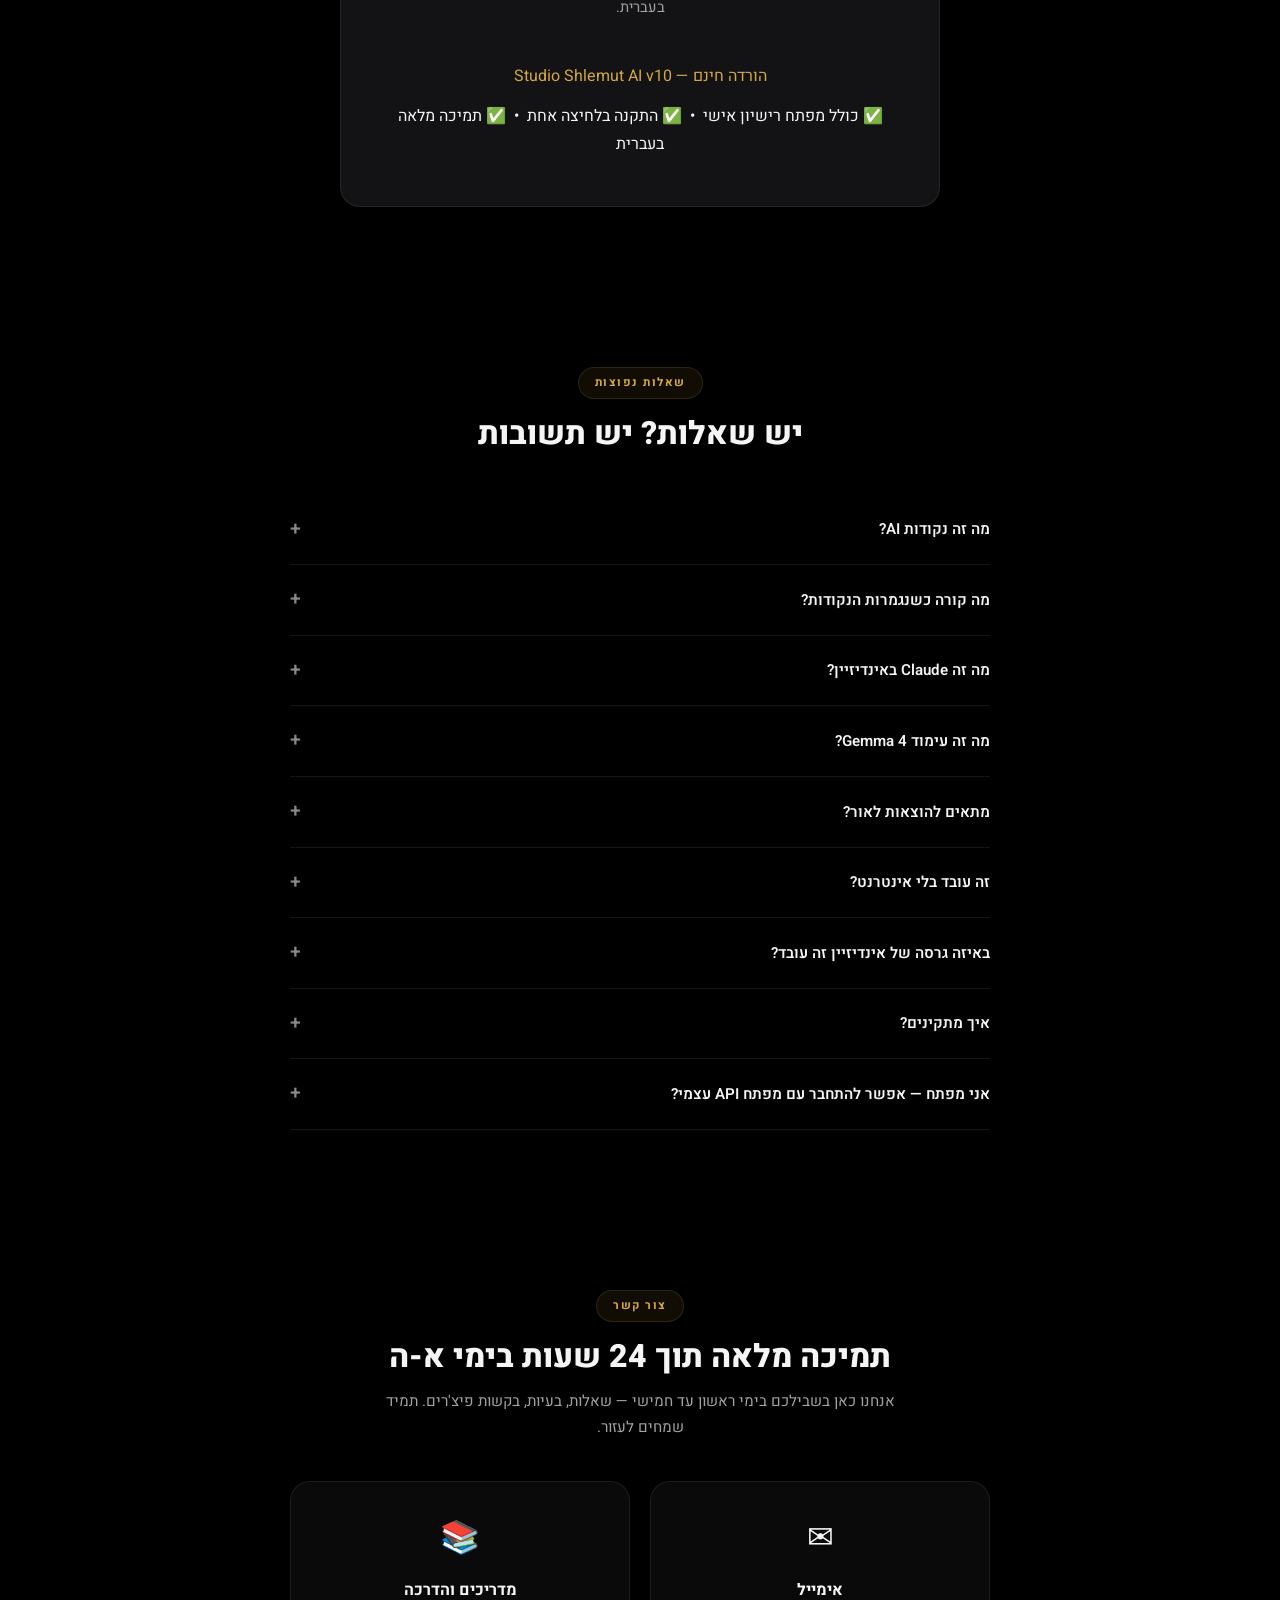
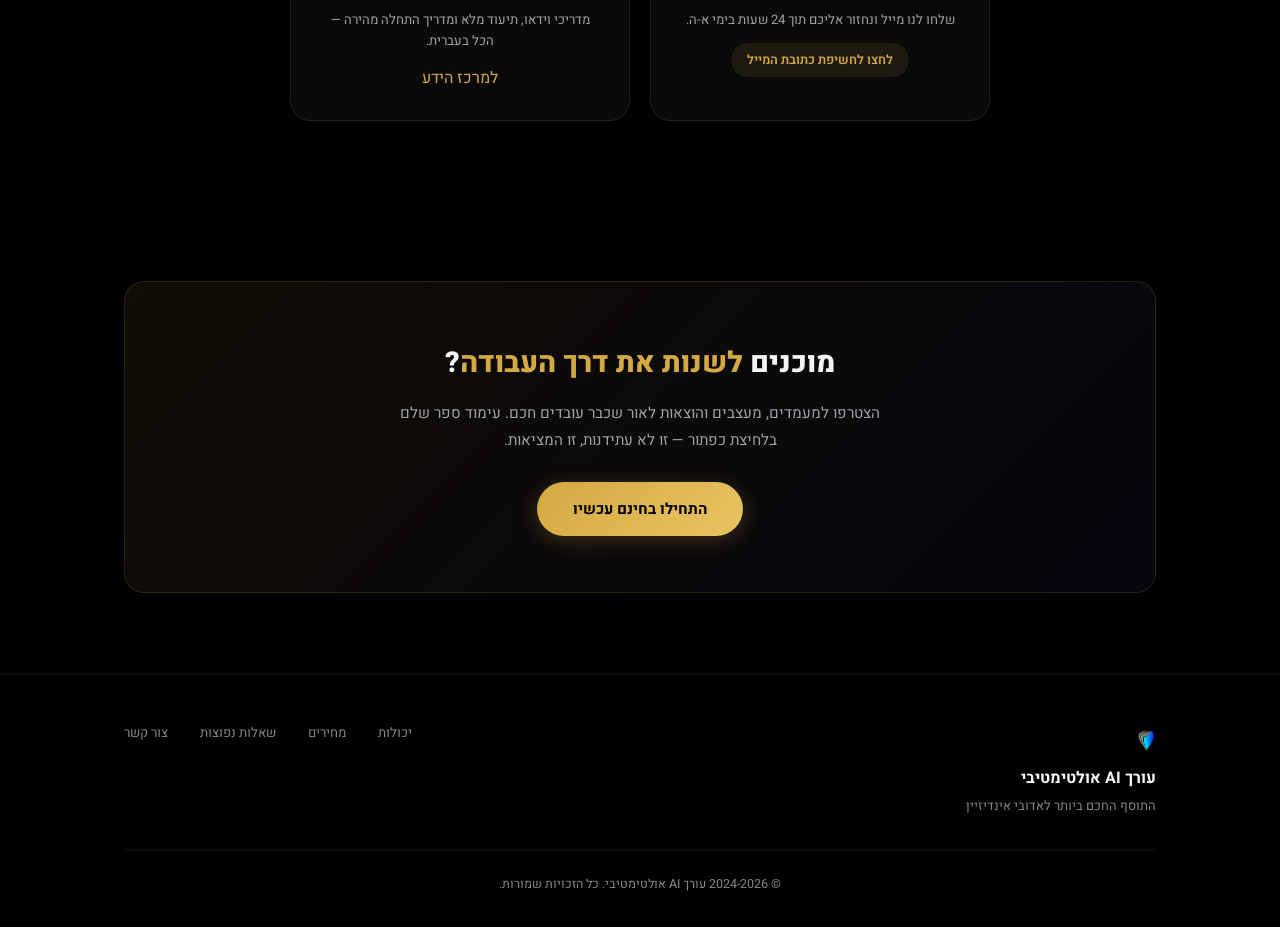
==== commit ebe6f1ef: "Update index.html" ====
--- a/index.html
+++ b/index.html
@@ -10,95 +10,9 @@
 <link rel="preconnect" href="https://fonts.gstatic.com" crossorigin>
 <link href="https://fonts.googleapis.com/css2?family=Heebo:wght@300;400;500;600;700;800;900&display=swap" rel="stylesheet">
 <link rel="stylesheet" href="css/style.css">
-<style>
-/* ══════ OVERRIDES & ENHANCEMENTS ══════ */
-
-/* ── Cursor: Default arrow + RGB halo ── */
-body{cursor:default !important;}
-a,button,.faq-q,.cta-btn,.cta-btn-outline,.nav-cta,.plan .btn{cursor:pointer !important;}
-.cursor-dot{display:none !important;}
-.cursor-ring{
-  width:48px !important;height:48px !important;
-  border:none !important;border-radius:50%;
-  background:radial-gradient(circle,rgba(255,255,255,.06) 0%,transparent 70%) !important;
-  box-shadow:0 0 20px 8px var(--cursor-color,#ff0000),0 0 40px 16px rgba(255,255,255,.03) !important;
-  opacity:.6;
-  pointer-events:none;
-  transition:width .25s,height .25s,opacity .2s,box-shadow .2s !important;
-}
-.cursor-ring.hover{
-  width:72px !important;height:72px !important;
-  opacity:.85;
-  box-shadow:0 0 30px 12px var(--cursor-color,#ff0000),0 0 60px 24px rgba(255,255,255,.05) !important;
-}
-@media(hover:none){.cursor-ring{display:none !important;}}
-
-/* ── Stats: force visible ── */
-.stats-grid .stat{opacity:1 !important;transform:none !important;}
-
-/* ── Marketplace RGB ── */
-.marketplace .section-title{
-  background:linear-gradient(90deg,#ff0000,#ff8000,#ffff00,#00ff00,#00ffff,#0080ff,#8000ff,#ff0080,#ff0000);
-  background-size:300% 100%;
-  -webkit-background-clip:text;-webkit-text-fill-color:transparent;background-clip:text;
-  animation:rgbText 6s linear infinite;
-}
-.mp-highlight{
-  border:2px solid transparent !important;
-  background-image:linear-gradient(rgba(28,28,30,.92),rgba(28,28,30,.92)),linear-gradient(90deg,#ff0000,#ff8000,#ffff00,#00ff00,#00ffff,#8000ff,#ff0080,#ff0000) !important;
-  background-origin:border-box !important;
-  background-clip:padding-box,border-box !important;
-  background-size:100% 100%,300% 100% !important;
-  animation:rgbHighlight 6s linear infinite;
-  box-shadow:0 0 30px rgba(108,99,255,.1),0 0 60px rgba(212,168,67,.05);
-}
-@keyframes rgbHighlight{0%{background-position:center,0% 50%}100%{background-position:center,300% 50%}}
-
-/* ── Download Button: Entry-splash style ── */
-.download-box{
-  max-width:660px !important;padding:56px 40px !important;
-}
-.download-box h2{font-size:1.8rem !important;}
-.dl-btn-entry{
-  display:inline-block;
-  background:rgba(20,20,24,.8);color:#fff;
-  border:2px solid rgba(212,168,67,.4);
-  padding:22px 52px;border-radius:14px;
-  font-family:inherit;font-size:1.2rem;font-weight:800;
-  text-decoration:none;text-align:center;
-  position:relative;overflow:hidden;
-  backdrop-filter:blur(10px);
-  letter-spacing:.5px;
-  transition:all .35s;
-  margin-top:24px;
-}
-.dl-btn-entry::before{
-  content:'';position:absolute;inset:-2px;border-radius:14px;
-  background:linear-gradient(90deg,#ff0000,#ff8000,#ffff00,#00ff00,#00ffff,#8000ff,#ff0080,#ff0000);
-  background-size:300% 100%;
-  animation:rgbBorder 4s linear infinite;
-  z-index:-1;padding:2px;
-  -webkit-mask:linear-gradient(#fff 0 0) content-box,linear-gradient(#fff 0 0);
-  -webkit-mask-composite:xor;mask-composite:exclude;
-}
-.dl-btn-entry .btn-text{
-  background:linear-gradient(90deg,#ff0000,#ff8000,#ffff00,#00ff00,#00ffff,#8000ff,#ff0080,#ff0000);
-  background-size:300% 100%;
-  -webkit-background-clip:text;-webkit-text-fill-color:transparent;background-clip:text;
-  animation:rgbText 5s linear infinite;
-}
-.dl-btn-entry:hover{
-  transform:translateY(-3px);
-  box-shadow:0 0 30px rgba(212,168,67,.3),0 0 60px rgba(108,99,255,.15);
-}
-@keyframes rgbBorder{0%{background-position:0% 50%}100%{background-position:300% 50%}}
-
-/* ── Stats grid: 6 columns ── */
-.stats-grid{grid-template-columns:repeat(6,1fr) !important;gap:16px !important;}
-@media(max-width:768px){.stats-grid{grid-template-columns:repeat(3,1fr) !important;}}
-</style>
 </head>
 <body>
+
 <!-- Entry Splash -->
 <div class="entry-splash" id="entrySplash">
   <div class="fog-canvas">
@@ -115,19 +29,23 @@
     <div class="entry-subtitle">ULTIMATE EDITOR &mdash; AI POWERED</div>
   </div>
 </div>
+
 <!-- Background Music -->
 <audio id="bgMusic" loop preload="auto">
   <source src="assets/audio/bg-music.mp3" type="audio/mpeg">
 </audio>
+
 <!-- Music Player (floating) -->
 <div class="music-player" id="musicPlayer">
   <button onclick="toggleMusic()" id="musicToggle" title="השתק/הפעל">&#127925;</button>
   <input type="range" id="musicVol" min="0" max="100" value="20" oninput="setVolume(this.value)">
   <span class="vol-label" id="volLabel">20%</span>
 </div>
-<!-- Custom Cursor (halo only, no dot) -->
+
+<!-- Custom Cursor -->
 <div class="cursor-dot"></div>
 <div class="cursor-ring"></div>
+
 <!-- ── Navigation ── -->
 <nav class="nav">
   <div class="nav-inner">
@@ -143,6 +61,7 @@
     </div>
   </div>
 </nav>
+
 <!-- ── Hero ── -->
 <section class="hero">
   <div class="hero-bg">
@@ -151,38 +70,48 @@
   </div>
   <div class="container">
     <div class="hero-split">
+      <!-- Right side: Text -->
       <div class="hero-text">
         <div class="hero-badge">התוסף שכבש את שוק העימוד בישראל</div>
         <h1>עימוד ספר שלם<br>בלחיצת כפתור</h1>
         <p class="subtitle">שכחו מעבודה ידנית. עורך AI אולטימטיבי הופך את אדובי אינדיזיין למכונה אוטומטית — AI חכם שמבין עברית, 40+ כלים אוטומטיים, ותמלול קולי. הכלי שהחיים הקלים של כל מעצב ומעמד ספרים מתחילים איתו.</p>
         <div class="cta-group">
-          <a href="#download" class="cta-btn">התחילו בחינם</a>
+          <a href="#download" class="cta-btn">התחילו בחינם — 10 נקודות ביום</a>
           <a href="#features" class="cta-btn-outline">גלו את היכולות</a>
         </div>
-      </div>
+        <div class="hero-sub">
+          <span><span class="dot"></span> 10 נקודות AI חינם כל יום</span>
+          <span><span class="dot"></span> כלים אופליין ללא הגבלה</span>
+          <span><span class="dot"></span> תמיכה תוך 24 שעות בימי א-ה</span>
+        </div>
+      </div>
+      <!-- Left side: Product Mockup -->
       <div class="hero-mockup-side">
         <img src="assets/images/mockup.png" alt="הדמיה עורך אולטימטיבי" class="hero-mockup">
       </div>
     </div>
+    <!-- Explainer Video Placeholder -->
     <div class="hero-explainer" id="explainerVideo" onclick="playExplainer(this)">
       <div class="play-btn"></div>
       <div class="vid-label">צפו בסרטון הסבר — 2 דקות</div>
     </div>
   </div>
 </section>
-<!-- ── Stats (6 boxes) ── -->
+
+<!-- ── Stats ── -->
 <section class="stats">
   <div class="container">
-    <div class="stats-grid" style="opacity:1 !important;transform:none !important;">
-      <div class="stat" style="opacity:1 !important;transform:none !important;"><span class="num">40+</span><span class="lab">כלים אוטומטיים</span></div>
-      <div class="stat" style="opacity:1 !important;transform:none !important;"><span class="num">114</span><span class="lab">פקודות AI</span></div>
-      <div class="stat" style="opacity:1 !important;transform:none !important;"><span class="num">300ms</span><span class="lab">עימוד עמוד</span></div>
-      <div class="stat" style="opacity:1 !important;transform:none !important;"><span class="num">6</span><span class="lab">מנועי AI</span></div>
-      <div class="stat" style="opacity:1 !important;transform:none !important;"><span class="num">RTL</span><span class="lab">תמיכה מלאה בעברית</span></div>
-      <div class="stat" style="opacity:1 !important;transform:none !important;"><span class="num">24/7</span><span class="lab">עובד גם אופליין</span></div>
-    </div>
-  </div>
-</section>
+    <div class="stats-grid" style="grid-template-columns:repeat(6,1fr);">
+      <div class="stat"><span class="num">40+</span><span class="lab">כלים אוטומטיים</span></div>
+      <div class="stat"><span class="num">114</span><span class="lab">פקודות AI</span></div>
+      <div class="stat"><span class="num">300ms</span><span class="lab">עימוד עמוד</span></div>
+      <div class="stat"><span class="num">100%</span><span class="lab">תמיכה בעברית</span></div>
+      <div class="stat"><span class="num">6</span><span class="lab">מנועי AI</span></div>
+      <div class="stat"><span class="num">OFFLINE</span><span class="lab">עובד אופליין</span></div>
+    </div>
+  </div>
+</section>
+
 <!-- ── Features ── -->
 <section class="features" id="features">
   <div class="container">
@@ -240,6 +169,7 @@
     </div>
   </div>
 </section>
+
 <!-- ── Script Marketplace ── -->
 <section class="marketplace" id="marketplace">
   <div class="container">
@@ -270,7 +200,6 @@
       <p>עד היום, סקריפטים לאינדיזיין היו פזורים בפורומים, בלוגים ואתרים שונים — בלי סטנדרט, בלי אבטחה, ובלי דרך נוחה למכור או לקנות.
       אנחנו בונים את הפלטפורמה הראשונה שמאחדת הכל — חנות אפליקציות לסקריפטים, ישירות מתוך אינדיזיין. כמו App Store, רק לעימוד.</p>
       <p style="margin-top:14px;">כל סקריפט עובר בדיקת איכות ואבטחה לפני פרסום. התקנה בלחיצה אחת. עדכונים אוטומטיים. דירוגים וביקורות מהקהילה. ויוצרים יכולים לבנות עסק שלם סביב הכלים שהם כותבים.</p>
-      <p style="margin-top:14px;color:var(--gold);font-weight:700;">&#127758; ברגע שבניתם סקריפט שימושי ויעיל בעזרת התוסף — תוכלו למכור אותו דרכנו בכל העולם ולהרוויח 70% מכל מכירה!</p>
       <div class="mp-stats">
         <div class="mp-stat"><span class="num">70%</span><span class="lab">עמלה ליוצרים</span></div>
         <div class="mp-stat"><span class="num">$0</span><span class="lab">עלות הצטרפות</span></div>
@@ -280,6 +209,7 @@
     </div>
   </div>
 </section>
+
 <!-- ── How it Works ── -->
 <section class="how" id="how">
   <div class="container">
@@ -312,6 +242,7 @@
     </div>
   </div>
 </section>
+
 <!-- ── Feature Screenshots Gallery ── -->
 <section class="screenshots-gallery" id="gallery">
   <div class="container">
@@ -364,14 +295,39 @@
     </div>
   </div>
 </section>
-<!-- ── Testimonials (Real Only) ── -->
+
+<!-- ── Testimonials ── -->
 <section class="testimonials">
   <div class="container">
     <div style="text-align:center;">
       <div class="section-tag">מה אומרים</div>
-      <h2 class="section-title">מה כותבים עלינו בשטח</h2>
-      <p class="section-sub">צילומי מסך אמיתיים מלקוחות — פורומים, הודעות ומיילים</p>
-    </div>
+      <h2 class="section-title">מעצבים שכבר עובדים חכם</h2>
+      <p class="section-sub">אלפי משתמשים בישראל ובעולם כבר עברו לעבודה אוטומטית</p>
+    </div>
+    <div class="tgrid">
+      <div class="tcard">
+        <div class="stars">&#9733;&#9733;&#9733;&#9733;&#9733;</div>
+        <p>"חוסך לי לפחות שעתיים על כל ספר. הניקוי האוטומטי לבד שווה את ההשקעה."</p>
+        <div class="author">שרה כ.</div>
+        <div class="role">מעמדת ספרים, ירושלים</div>
+      </div>
+      <div class="tcard">
+        <div class="stars">&#9733;&#9733;&#9733;&#9733;&#9733;</div>
+        <p>"העימוד האוטומטי של Gemma 4 זה משהו אחר. ספר של 300 עמודים מעומד תוך דקות."</p>
+        <div class="author">דוד מ.</div>
+        <div class="role">מנהל הוצאת ספרים</div>
+      </div>
+      <div class="tcard">
+        <div class="stars">&#9733;&#9733;&#9733;&#9733;&#9733;</div>
+        <p>"Claude באינדיזיין זה כמו עוזר אישי שמבין עברית, עימוד וסגנונות. מדהים."</p>
+        <div class="author">יעל ר.</div>
+        <div class="role">מעצבת גרפית, תל אביב</div>
+      </div>
+    </div>
+
+    <!-- Real Customer Screenshots -->
+    <h3 style="text-align:center;margin-top:48px;font-size:1.2rem;font-weight:700;color:var(--gold);">&#128248; מה כותבים עלינו בשטח</h3>
+    <p style="text-align:center;color:var(--muted);font-size:.88rem;margin-bottom:28px;">צילומי מסך אמיתיים מלקוחות — פורומים, הודעות ומיילים</p>
     <div class="tscr-grid">
       <div class="tscr-card forum">
         <img src="assets/testimonials/efirion-publishing.jpg" alt="אפיריון הוצאה לאור" class="tscr-img">
@@ -424,6 +380,7 @@
     </div>
   </div>
 </section>
+
 <!-- ── Free Trial ── -->
 <section class="trial">
   <div class="container">
@@ -434,6 +391,7 @@
     </div>
   </div>
 </section>
+
 <!-- ── Pricing ── -->
 <section class="pricing" id="pricing">
   <div class="container">
@@ -509,6 +467,7 @@
         <a href="#" class="btn">שדרג ל-Premium</a>
       </div>
     </div>
+
     <!-- Comparison Table -->
     <div class="compare-table">
       <table>
@@ -540,18 +499,20 @@
     </div>
   </div>
 </section>
-<!-- ── Download ── -->
+
+<!-- ── Download / Registration ── -->
 <section class="download-section" id="download">
   <div class="container">
     <div class="download-box">
       <div class="gift-badge">&#127873; גרסה 10 — חינם לתקופה מוגבלת!</div>
       <h2>הורדה חינם</h2>
       <p>הזינו את האימייל שלכם כדי לקבל את התוסף + מפתח רישיון אישי + מדריך התקנה מלא בעברית.</p>
-      <a href="https://ultimate-tools.lemonsqueezy.com/checkout/buy/e7fd713b-7978-434c-a64c-f8b7ab78469c" class="dl-btn-entry"><span class="btn-text">&#11015; הורדה חינם — Studio Shlemut AI v10</span></a>
-      <div class="disclaimer" style="margin-top:16px;font-size:.8rem;color:var(--muted);">&#10004; כולל מפתח רישיון אישי &nbsp;&bull;&nbsp; &#10004; התקנה בלחיצה אחת &nbsp;&bull;&nbsp; &#10004; תמיכה מלאה בעברית</div>
-    </div>
-  </div>
-</section>
+      <a href="https://ultimate-tools.lemonsqueezy.com/checkout/buy/e7fd713b-7978-434c-a64c-f8b7ab78469c" class="dl-btn" style="display:inline-block;text-align:center;text-decoration:none;margin-top:18px;">הורדה חינם — Studio Shlemut AI v10</a>
+      <div class="disclaimer" style="margin-top:12px;">✅ כולל מפתח רישיון אישי &nbsp;•&nbsp; ✅ התקנה בלחיצה אחת &nbsp;•&nbsp; ✅ תמיכה מלאה בעברית</div>
+    </div>
+  </div>
+</section>
+
 <!-- ── FAQ ── -->
 <section class="faq" id="faq">
   <div class="container">
@@ -599,6 +560,7 @@
     </div>
   </div>
 </section>
+
 <!-- ── Contact / Support ── -->
 <section class="contact" id="contact">
   <div class="container">
@@ -623,6 +585,7 @@
     </div>
   </div>
 </section>
+
 <!-- ── Final CTA ── -->
 <section class="final-cta">
   <div class="container">
@@ -633,6 +596,7 @@
     </div>
   </div>
 </section>
+
 <!-- ── Footer ── -->
 <footer>
   <div class="container">
@@ -654,6 +618,8 @@
     </div>
   </div>
 </footer>
+
 <script src="js/main.js"></script>
+
 </body>
 </html>
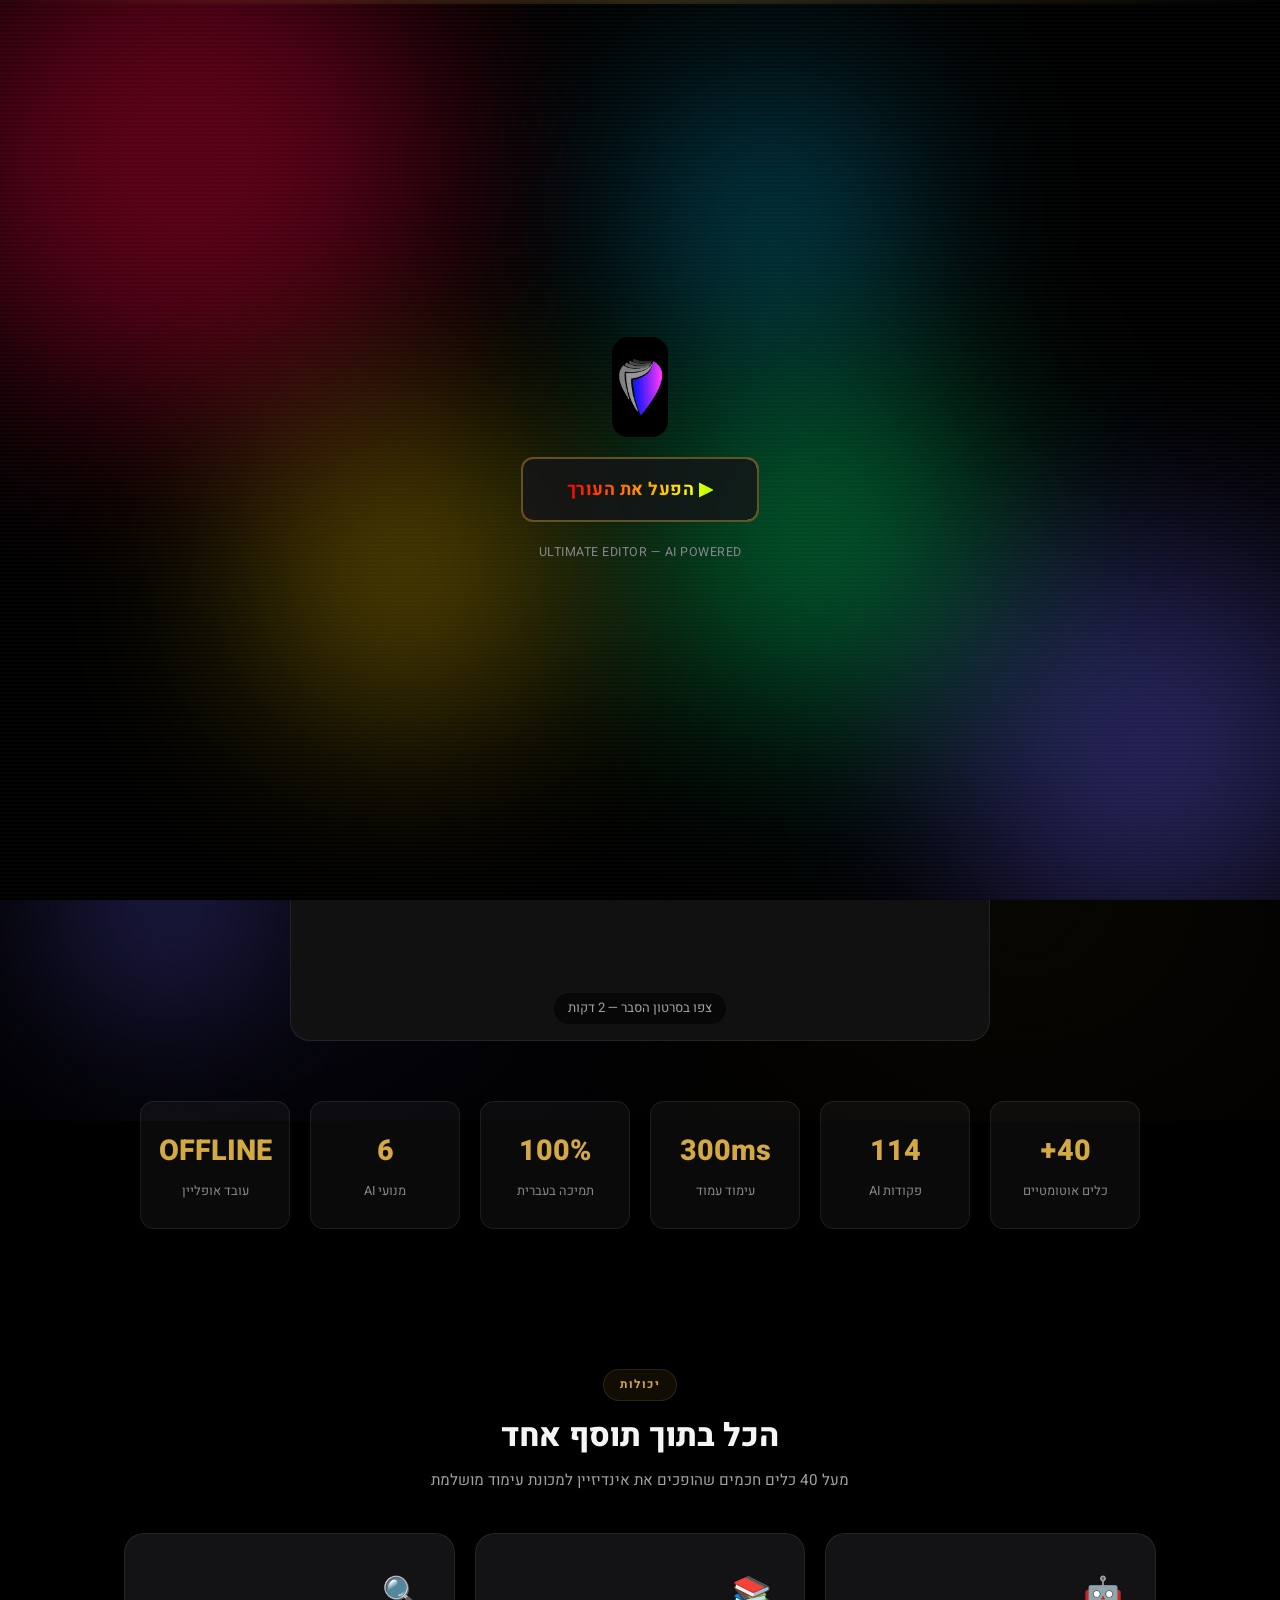
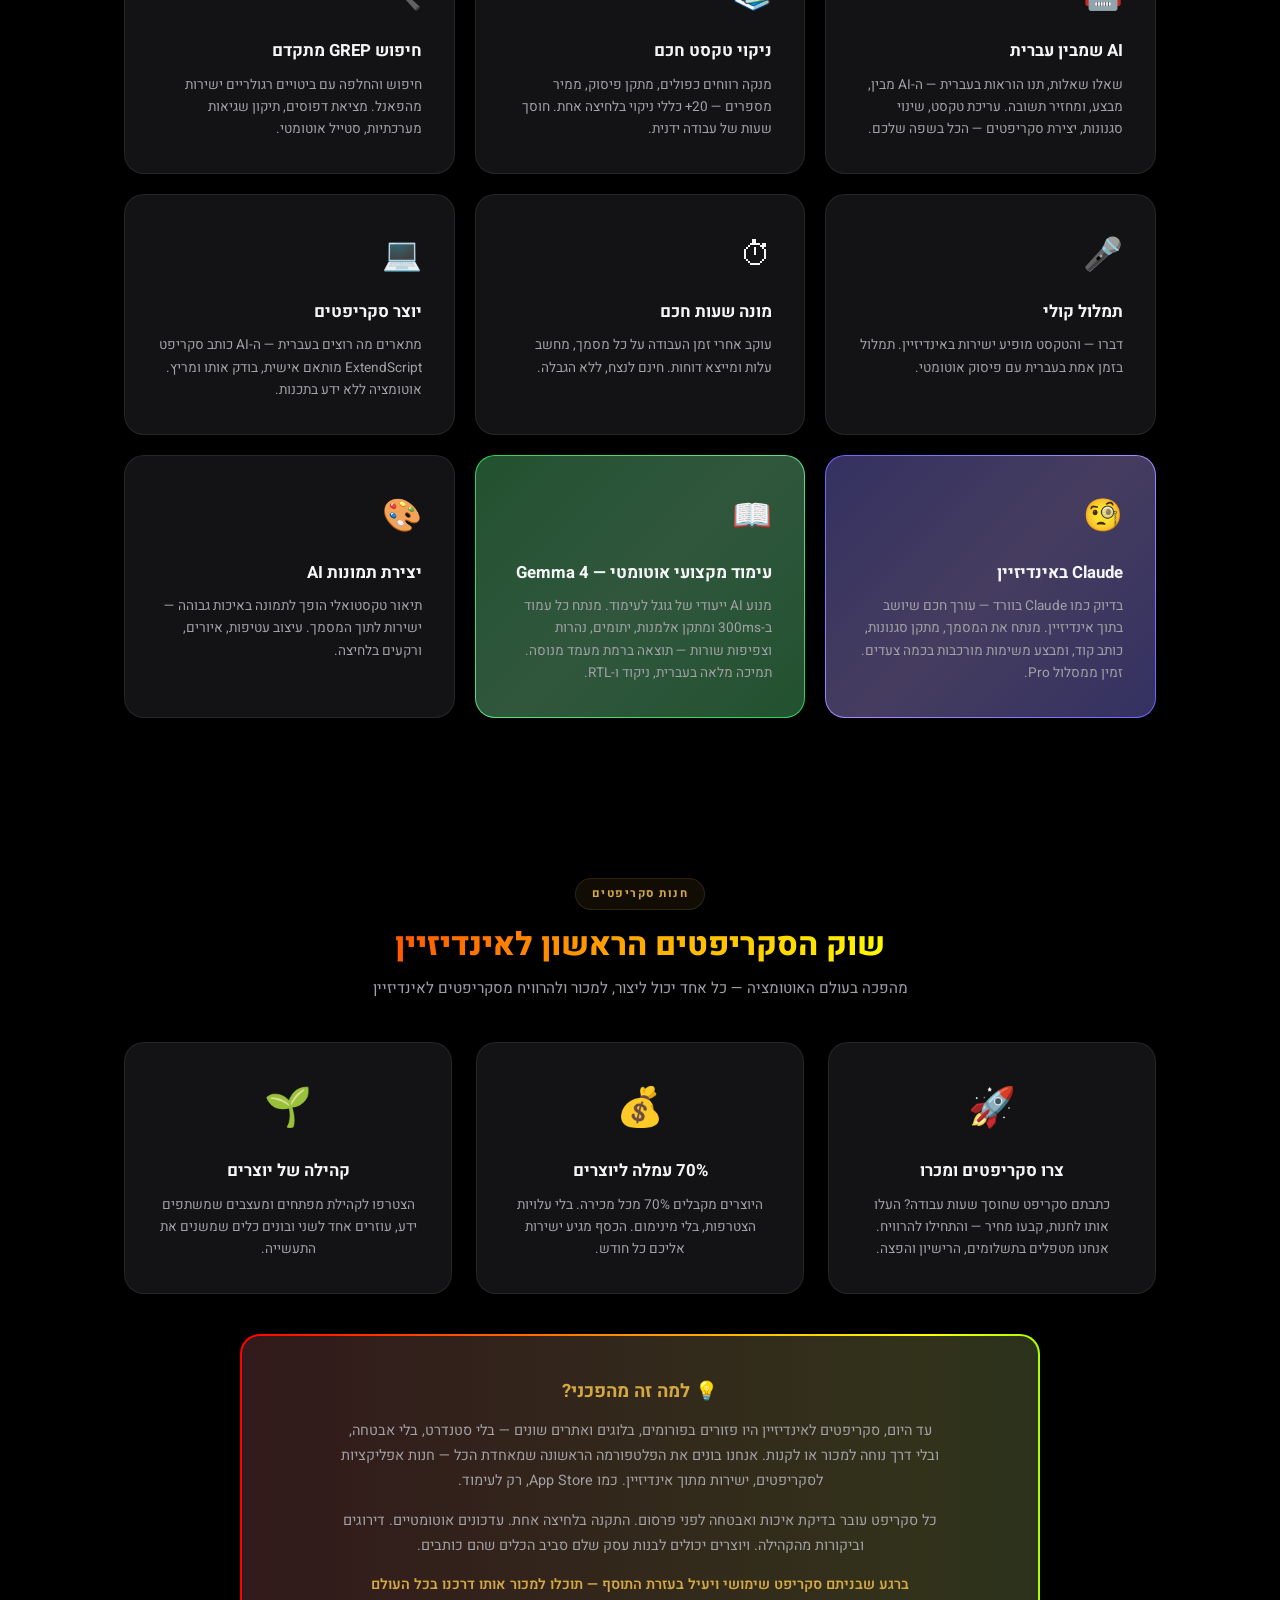
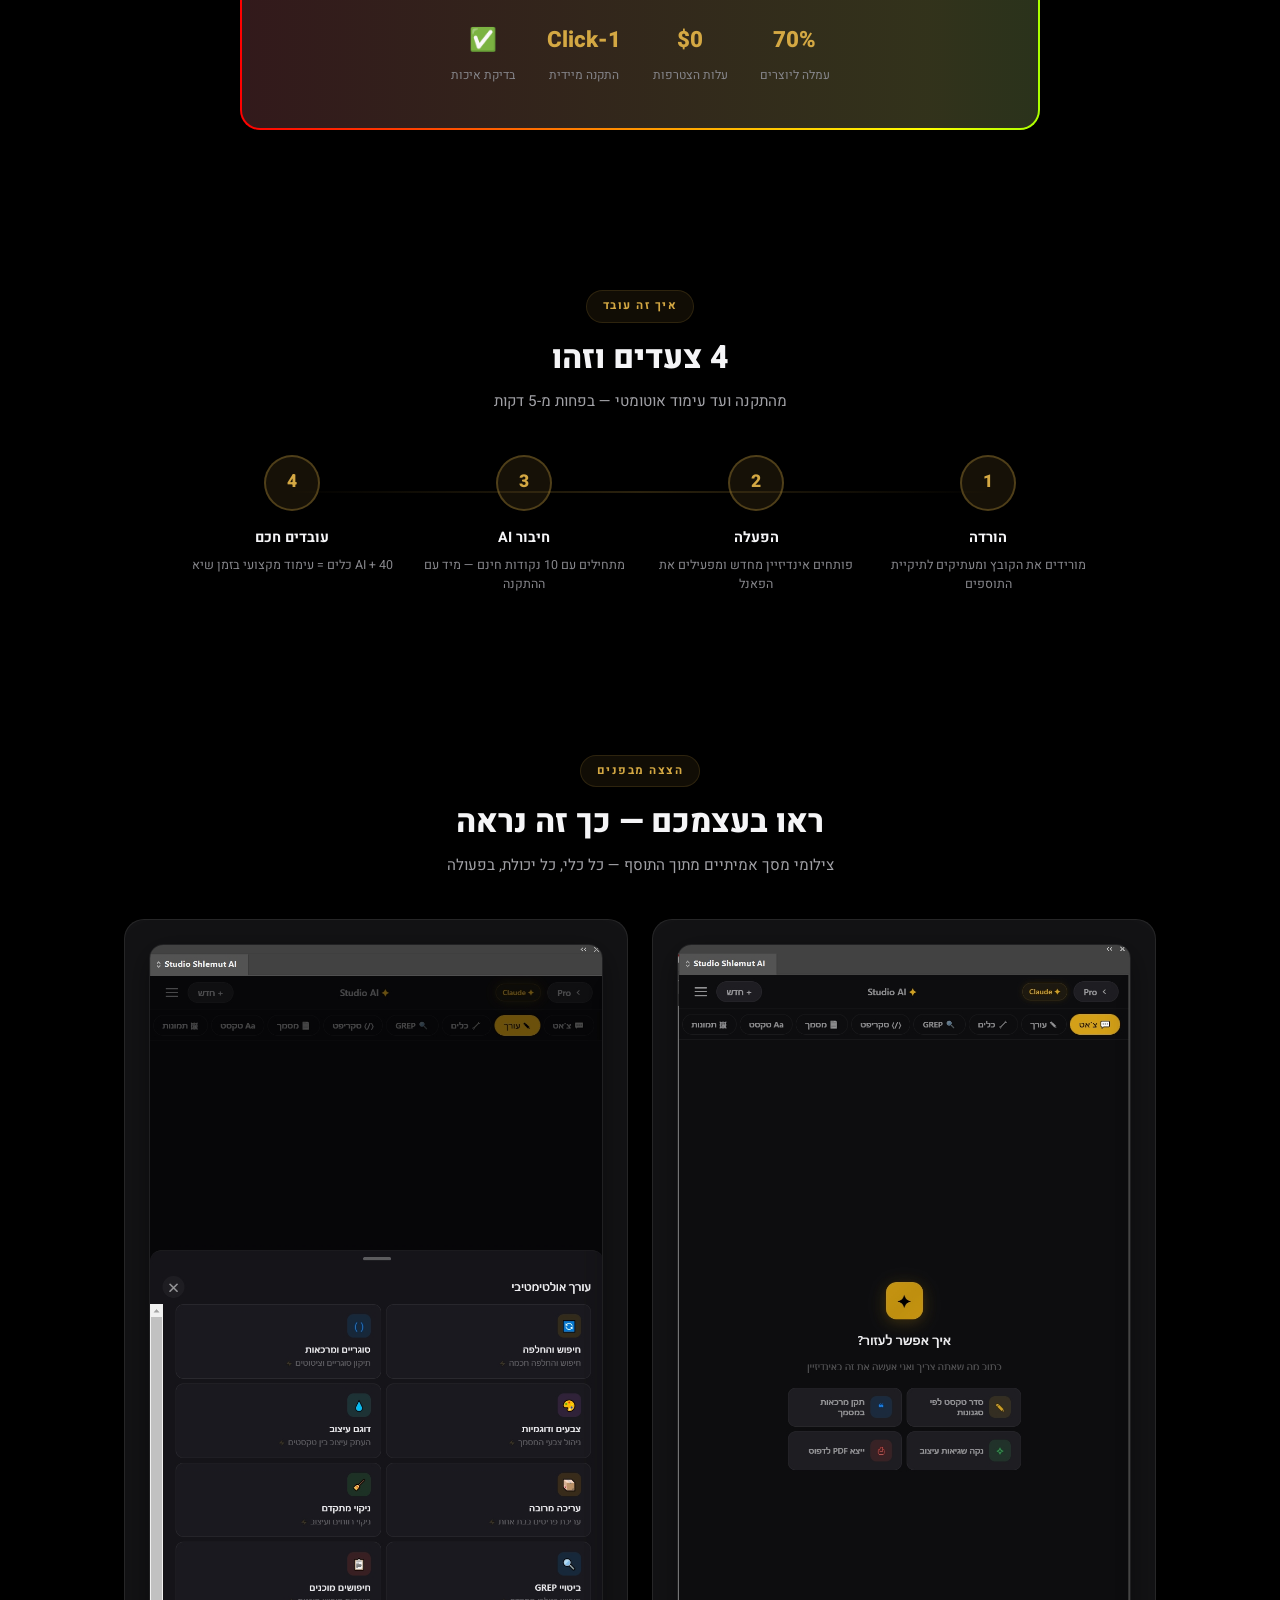
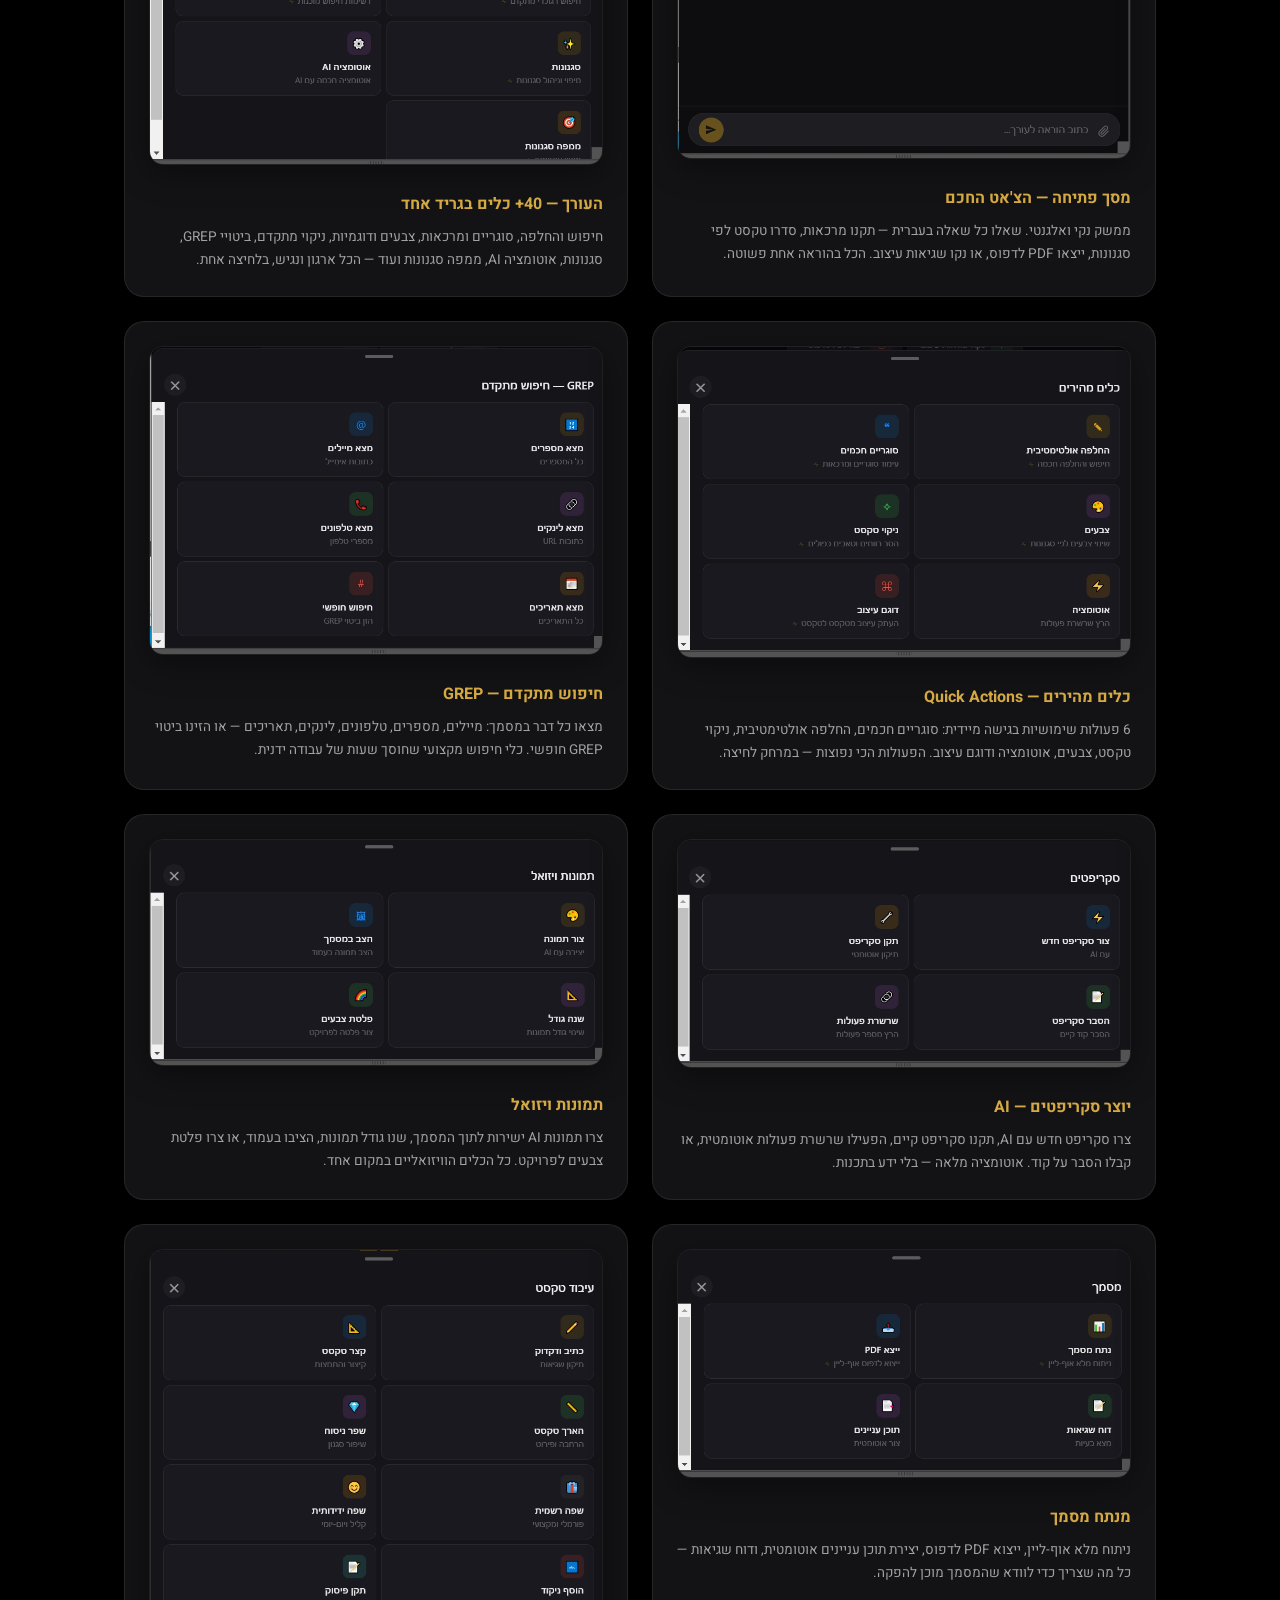
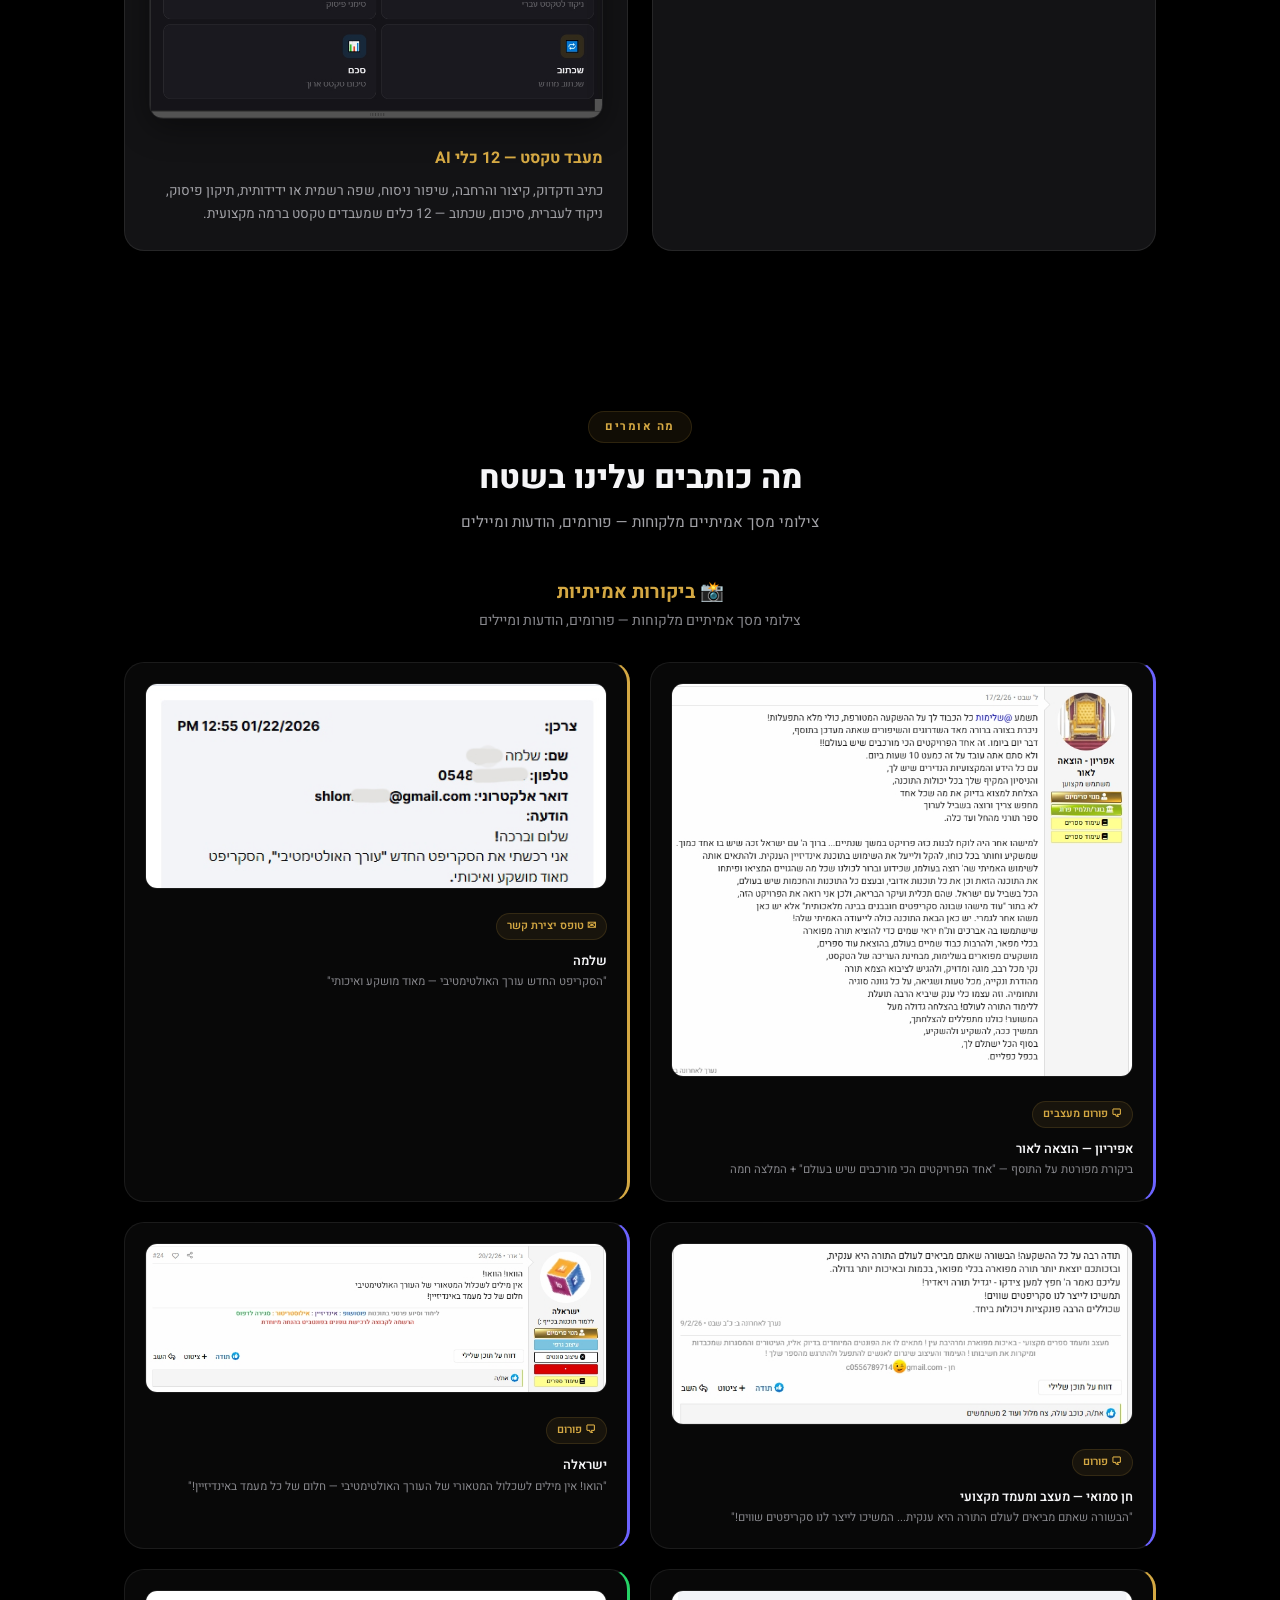
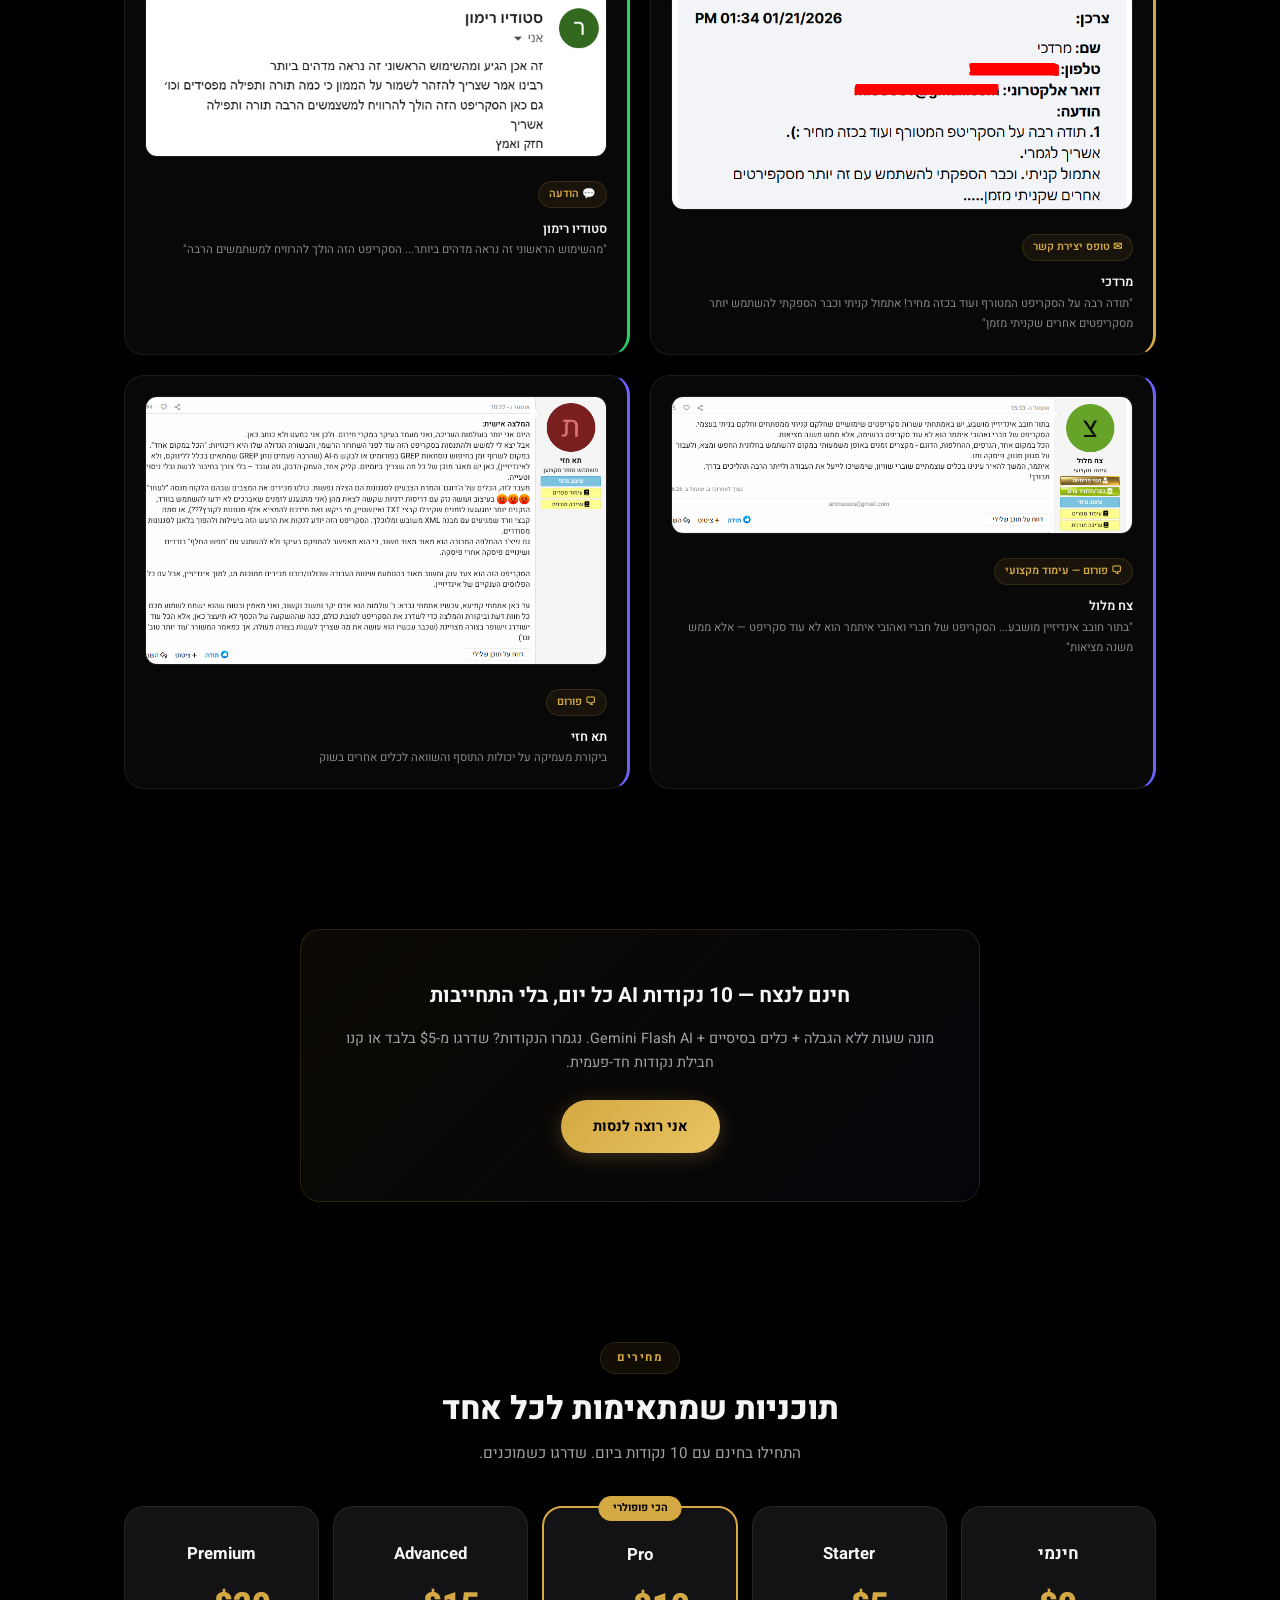
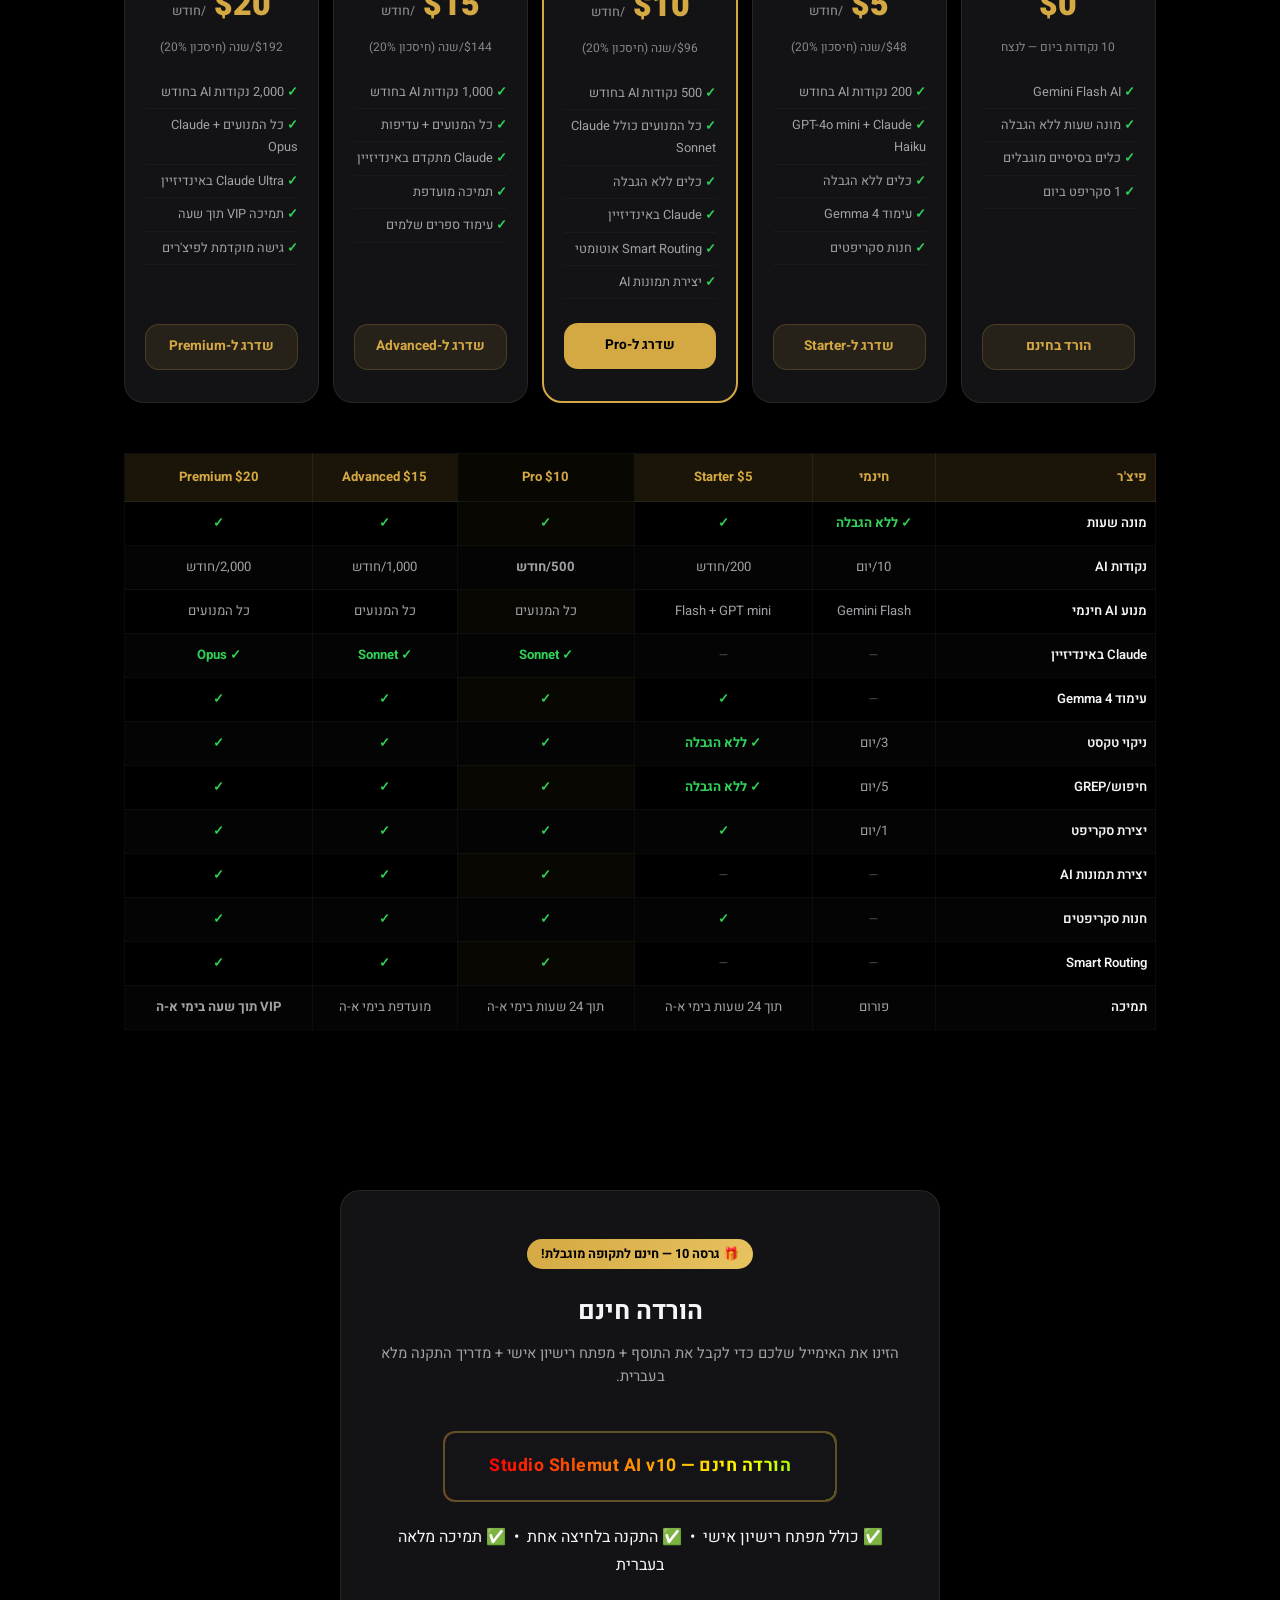
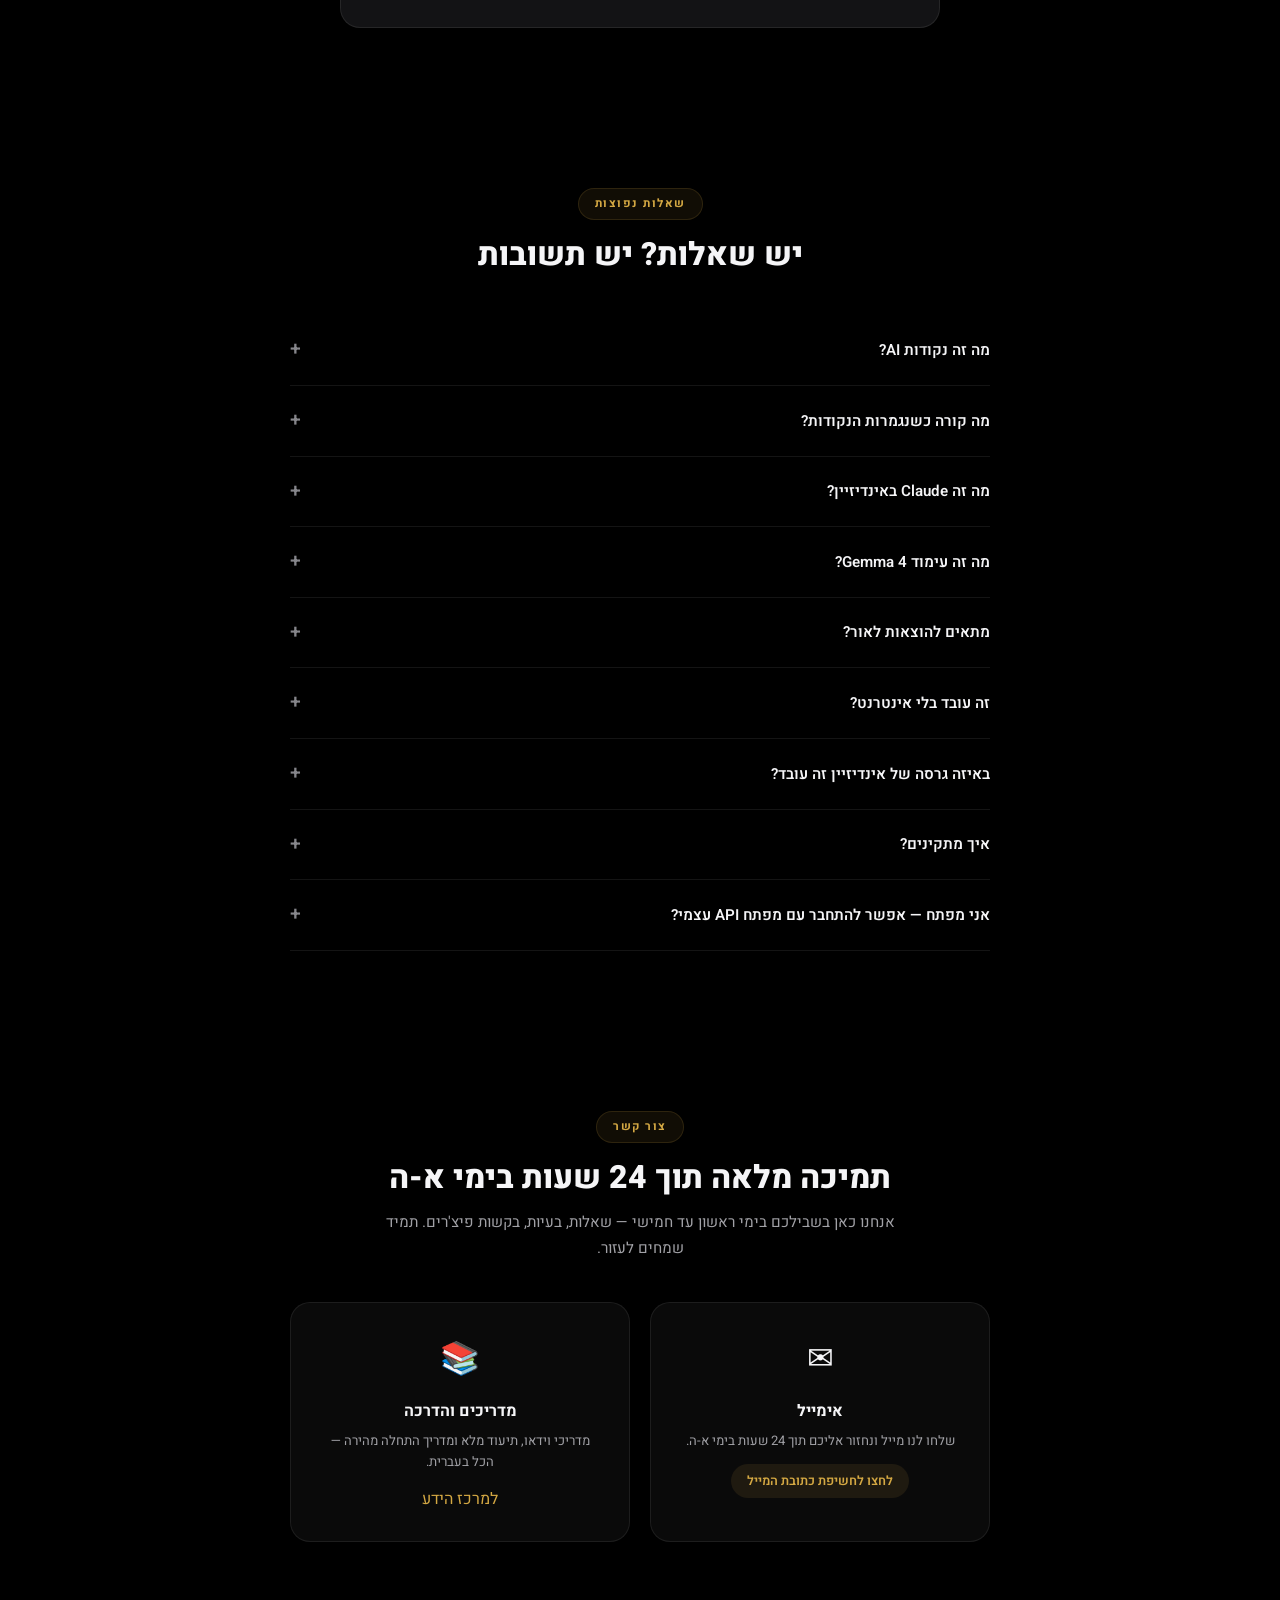
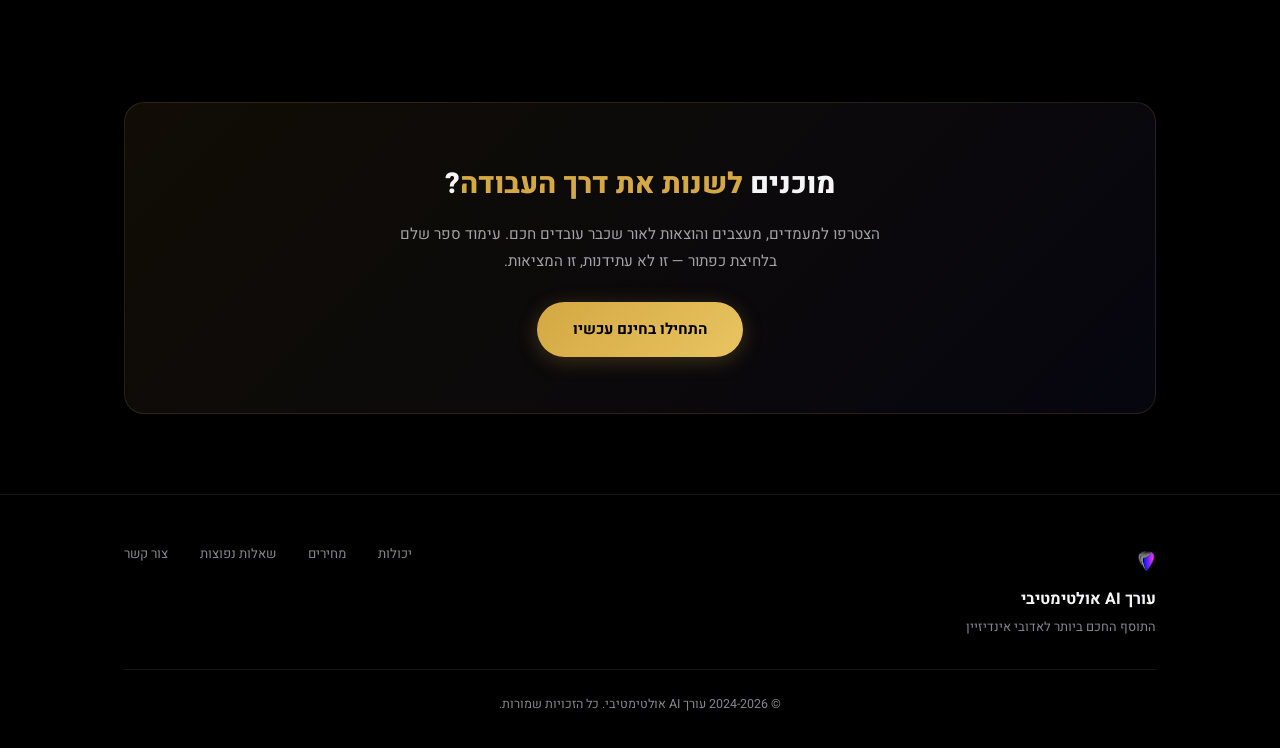
==== commit 85e30c47: "Update index.html" ====
--- a/index.html
+++ b/index.html
@@ -10,6 +10,71 @@
 <link rel="preconnect" href="https://fonts.gstatic.com" crossorigin>
 <link href="https://fonts.googleapis.com/css2?family=Heebo:wght@300;400;500;600;700;800;900&display=swap" rel="stylesheet">
 <link rel="stylesheet" href="css/style.css">
+<style>
+/* ── Cursor: default + RGB halo ── */
+body{cursor:default !important;}
+a,button,.faq-q,.cta-btn,.cta-btn-outline,.nav-cta,.plan .btn{cursor:pointer !important;}
+.cursor-dot{display:none !important;}
+.cursor-ring{
+  width:48px !important;height:48px !important;border:none !important;
+  background:radial-gradient(circle,var(--cursor-color) 0%,transparent 70%) !important;
+  opacity:.25 !important;
+  pointer-events:none;mix-blend-mode:screen;
+}
+.cursor-ring.hover{width:64px !important;height:64px !important;opacity:.35 !important;}
+
+/* ── Stats: 6 columns, always visible ── */
+.stats-grid{grid-template-columns:repeat(6,1fr) !important;max-width:1000px !important;}
+.stat{opacity:1 !important;transform:none !important;}
+
+/* ── Download button: RGB like entry button ── */
+.download-box .dl-btn{
+  background:rgba(20,20,24,.8) !important;color:#fff !important;
+  border:2px solid rgba(212,168,67,.4) !important;
+  padding:18px 44px !important;border-radius:12px !important;
+  font-size:1.1rem !important;font-weight:700 !important;
+  position:relative;overflow:hidden;
+  backdrop-filter:blur(10px);letter-spacing:.5px;
+  text-decoration:none !important;
+}
+.download-box .dl-btn::before{
+  content:'';position:absolute;inset:-2px;border-radius:12px;
+  background:linear-gradient(90deg,#ff0000,#ff8000,#ffff00,#00ff00,#00ffff,#8000ff,#ff0080,#ff0000);
+  background-size:300% 100%;
+  animation:rgbBorder 4s linear infinite;
+  z-index:-1;padding:2px;
+  -webkit-mask:linear-gradient(#fff 0 0) content-box,linear-gradient(#fff 0 0);
+  -webkit-mask-composite:xor;mask-composite:exclude;
+}
+.download-box .dl-btn .btn-text-dl{
+  background:linear-gradient(90deg,#ff0000,#ff8000,#ffff00,#00ff00,#00ffff,#8000ff,#ff0080,#ff0000);
+  background-size:300% 100%;
+  -webkit-background-clip:text;-webkit-text-fill-color:transparent;background-clip:text;
+  animation:rgbText 5s linear infinite;
+}
+
+/* ── Marketplace: RGB title + highlight border ── */
+.marketplace .section-title{
+  background:linear-gradient(90deg,#ff0000,#ff8000,#ffff00,#00ff00,#00ffff,#0080ff,#8000ff,#ff0080,#ff0000) !important;
+  background-size:300% 100% !important;
+  -webkit-background-clip:text !important;-webkit-text-fill-color:transparent !important;background-clip:text !important;
+  animation:rgbText 6s linear infinite !important;
+}
+.mp-highlight{
+  border:2px solid transparent !important;
+  background-image:linear-gradient(rgba(28,28,30,.9),rgba(28,28,30,.9)),linear-gradient(90deg,#ff0000,#ff8000,#ffff00,#00ff00,#00ffff,#8000ff,#ff0080,#ff0000) !important;
+  background-origin:border-box !important;background-clip:padding-box,border-box !important;
+  background-size:100% 100%,300% 100% !important;
+  animation:rgbHighlight 6s linear infinite !important;
+}
+@keyframes rgbHighlight{0%{background-position:0% 0%,0% 50%}100%{background-position:0% 0%,300% 50%}}
+
+/* ── Hero-sub: ensure visible ── */
+.hero-sub{opacity:1 !important;transform:none !important;}
+.hero-sub span{opacity:1 !important;transform:none !important;}
+
+/* ── Testimonials title override ── */
+</style>
 </head>
 <body>
 
@@ -200,6 +265,7 @@
       <p>עד היום, סקריפטים לאינדיזיין היו פזורים בפורומים, בלוגים ואתרים שונים — בלי סטנדרט, בלי אבטחה, ובלי דרך נוחה למכור או לקנות.
       אנחנו בונים את הפלטפורמה הראשונה שמאחדת הכל — חנות אפליקציות לסקריפטים, ישירות מתוך אינדיזיין. כמו App Store, רק לעימוד.</p>
       <p style="margin-top:14px;">כל סקריפט עובר בדיקת איכות ואבטחה לפני פרסום. התקנה בלחיצה אחת. עדכונים אוטומטיים. דירוגים וביקורות מהקהילה. ויוצרים יכולים לבנות עסק שלם סביב הכלים שהם כותבים.</p>
+      <p style="margin-top:14px;color:var(--gold);font-weight:600;">ברגע שבניתם סקריפט שימושי ויעיל בעזרת התוסף — תוכלו למכור אותו דרכנו בכל העולם</p>
       <div class="mp-stats">
         <div class="mp-stat"><span class="num">70%</span><span class="lab">עמלה ליוצרים</span></div>
         <div class="mp-stat"><span class="num">$0</span><span class="lab">עלות הצטרפות</span></div>
@@ -301,32 +367,12 @@
   <div class="container">
     <div style="text-align:center;">
       <div class="section-tag">מה אומרים</div>
-      <h2 class="section-title">מעצבים שכבר עובדים חכם</h2>
-      <p class="section-sub">אלפי משתמשים בישראל ובעולם כבר עברו לעבודה אוטומטית</p>
-    </div>
-    <div class="tgrid">
-      <div class="tcard">
-        <div class="stars">&#9733;&#9733;&#9733;&#9733;&#9733;</div>
-        <p>"חוסך לי לפחות שעתיים על כל ספר. הניקוי האוטומטי לבד שווה את ההשקעה."</p>
-        <div class="author">שרה כ.</div>
-        <div class="role">מעמדת ספרים, ירושלים</div>
-      </div>
-      <div class="tcard">
-        <div class="stars">&#9733;&#9733;&#9733;&#9733;&#9733;</div>
-        <p>"העימוד האוטומטי של Gemma 4 זה משהו אחר. ספר של 300 עמודים מעומד תוך דקות."</p>
-        <div class="author">דוד מ.</div>
-        <div class="role">מנהל הוצאת ספרים</div>
-      </div>
-      <div class="tcard">
-        <div class="stars">&#9733;&#9733;&#9733;&#9733;&#9733;</div>
-        <p>"Claude באינדיזיין זה כמו עוזר אישי שמבין עברית, עימוד וסגנונות. מדהים."</p>
-        <div class="author">יעל ר.</div>
-        <div class="role">מעצבת גרפית, תל אביב</div>
-      </div>
+      <h2 class="section-title">מה כותבים עלינו בשטח</h2>
+      <p class="section-sub">צילומי מסך אמיתיים מלקוחות — פורומים, הודעות ומיילים</p>
     </div>
 
     <!-- Real Customer Screenshots -->
-    <h3 style="text-align:center;margin-top:48px;font-size:1.2rem;font-weight:700;color:var(--gold);">&#128248; מה כותבים עלינו בשטח</h3>
+    <h3 style="text-align:center;margin-top:8px;font-size:1.2rem;font-weight:700;color:var(--gold);">&#128248; ביקורות אמיתיות</h3>
     <p style="text-align:center;color:var(--muted);font-size:.88rem;margin-bottom:28px;">צילומי מסך אמיתיים מלקוחות — פורומים, הודעות ומיילים</p>
     <div class="tscr-grid">
       <div class="tscr-card forum">
@@ -507,7 +553,7 @@
       <div class="gift-badge">&#127873; גרסה 10 — חינם לתקופה מוגבלת!</div>
       <h2>הורדה חינם</h2>
       <p>הזינו את האימייל שלכם כדי לקבל את התוסף + מפתח רישיון אישי + מדריך התקנה מלא בעברית.</p>
-      <a href="https://ultimate-tools.lemonsqueezy.com/checkout/buy/e7fd713b-7978-434c-a64c-f8b7ab78469c" class="dl-btn" style="display:inline-block;text-align:center;text-decoration:none;margin-top:18px;">הורדה חינם — Studio Shlemut AI v10</a>
+      <a href="https://ultimate-tools.lemonsqueezy.com/checkout/buy/e7fd713b-7978-434c-a64c-f8b7ab78469c" class="dl-btn" style="display:inline-block;text-align:center;text-decoration:none;margin-top:18px;"><span class="btn-text-dl">הורדה חינם — Studio Shlemut AI v10</span></a>
       <div class="disclaimer" style="margin-top:12px;">✅ כולל מפתח רישיון אישי &nbsp;•&nbsp; ✅ התקנה בלחיצה אחת &nbsp;•&nbsp; ✅ תמיכה מלאה בעברית</div>
     </div>
   </div>
